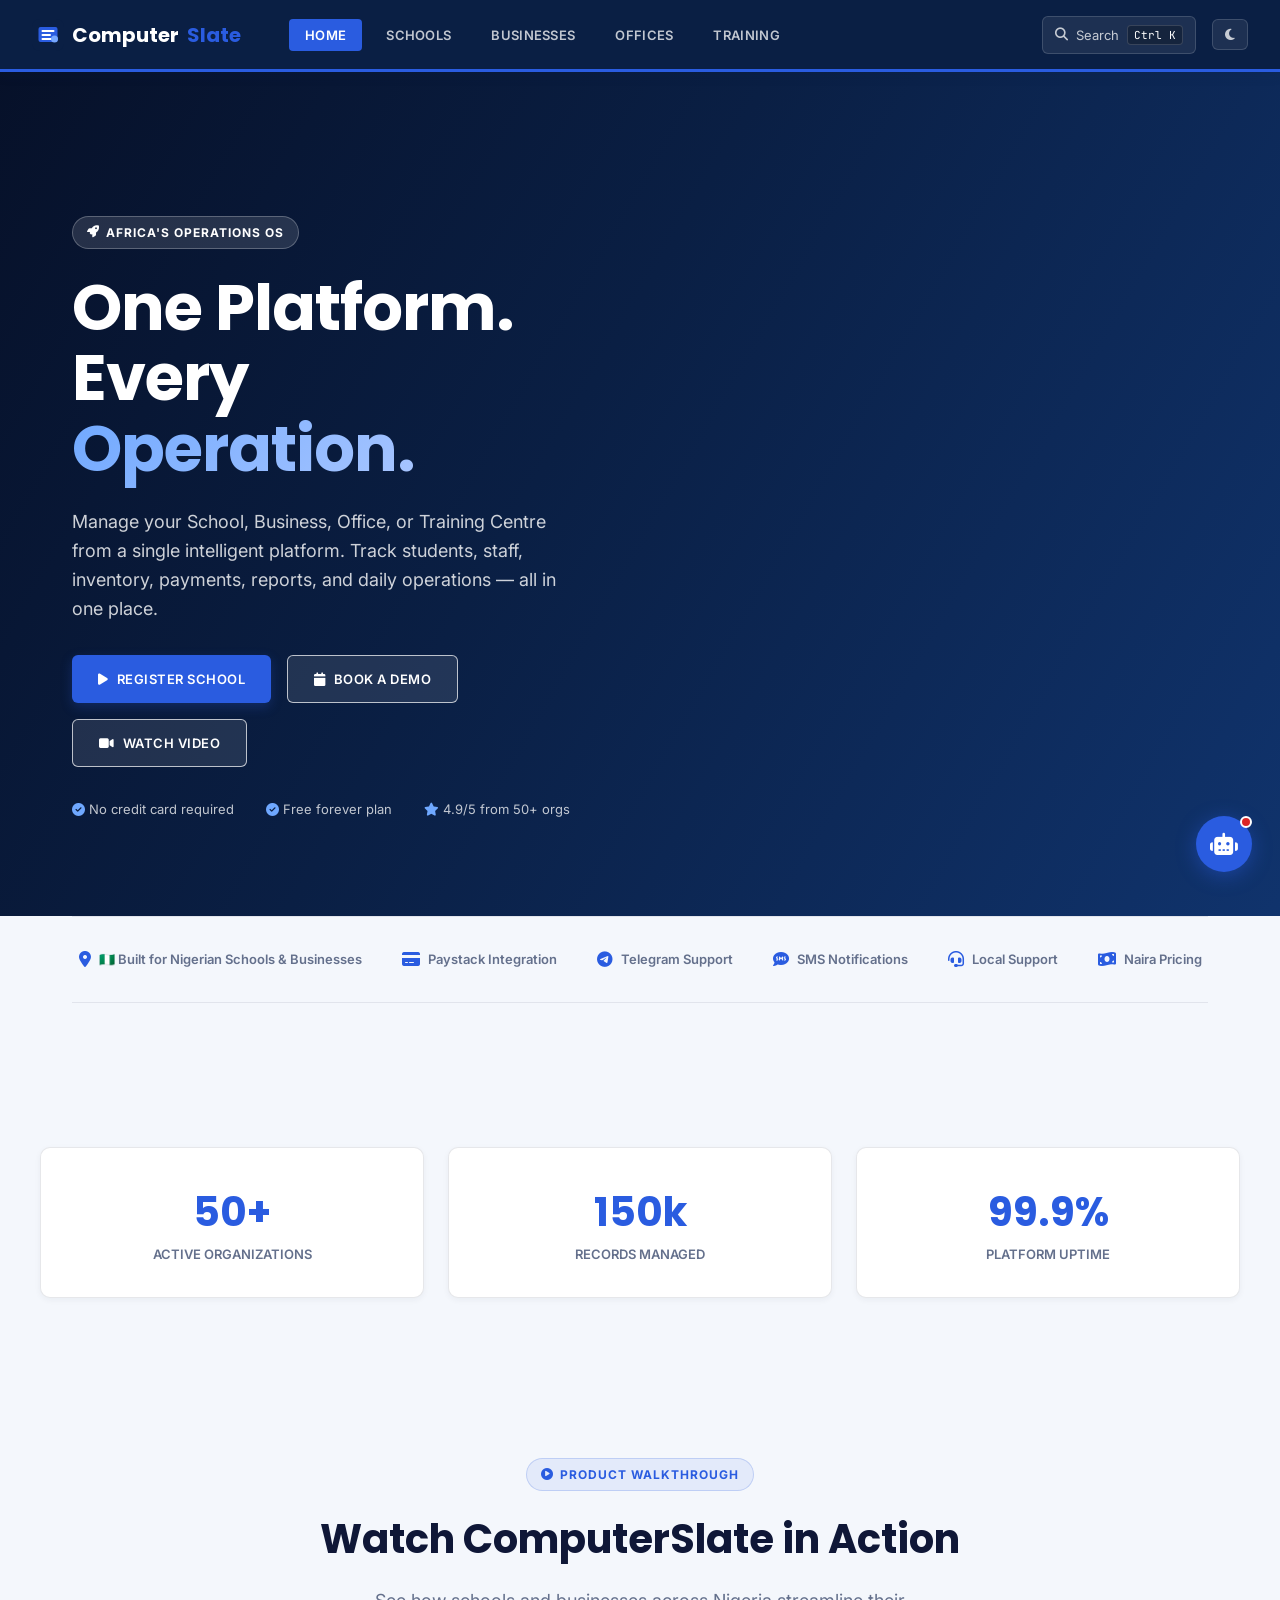
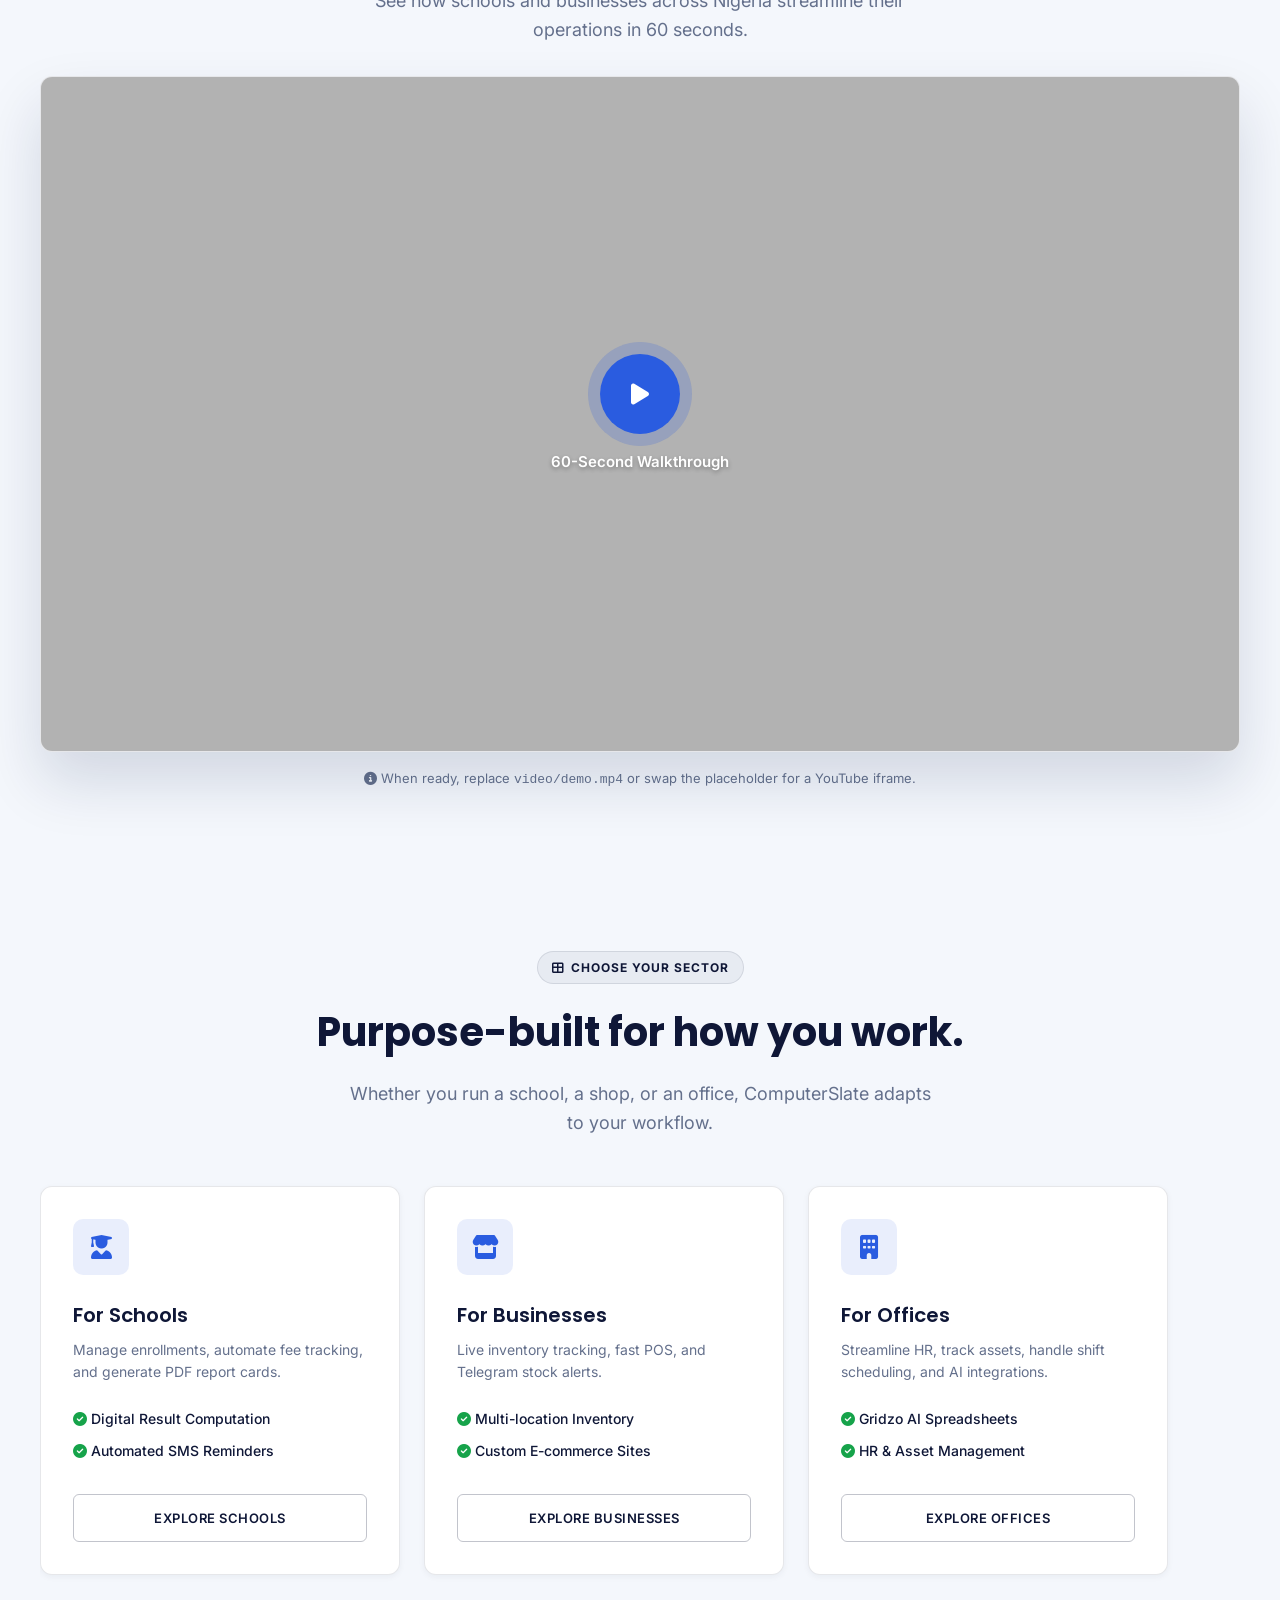
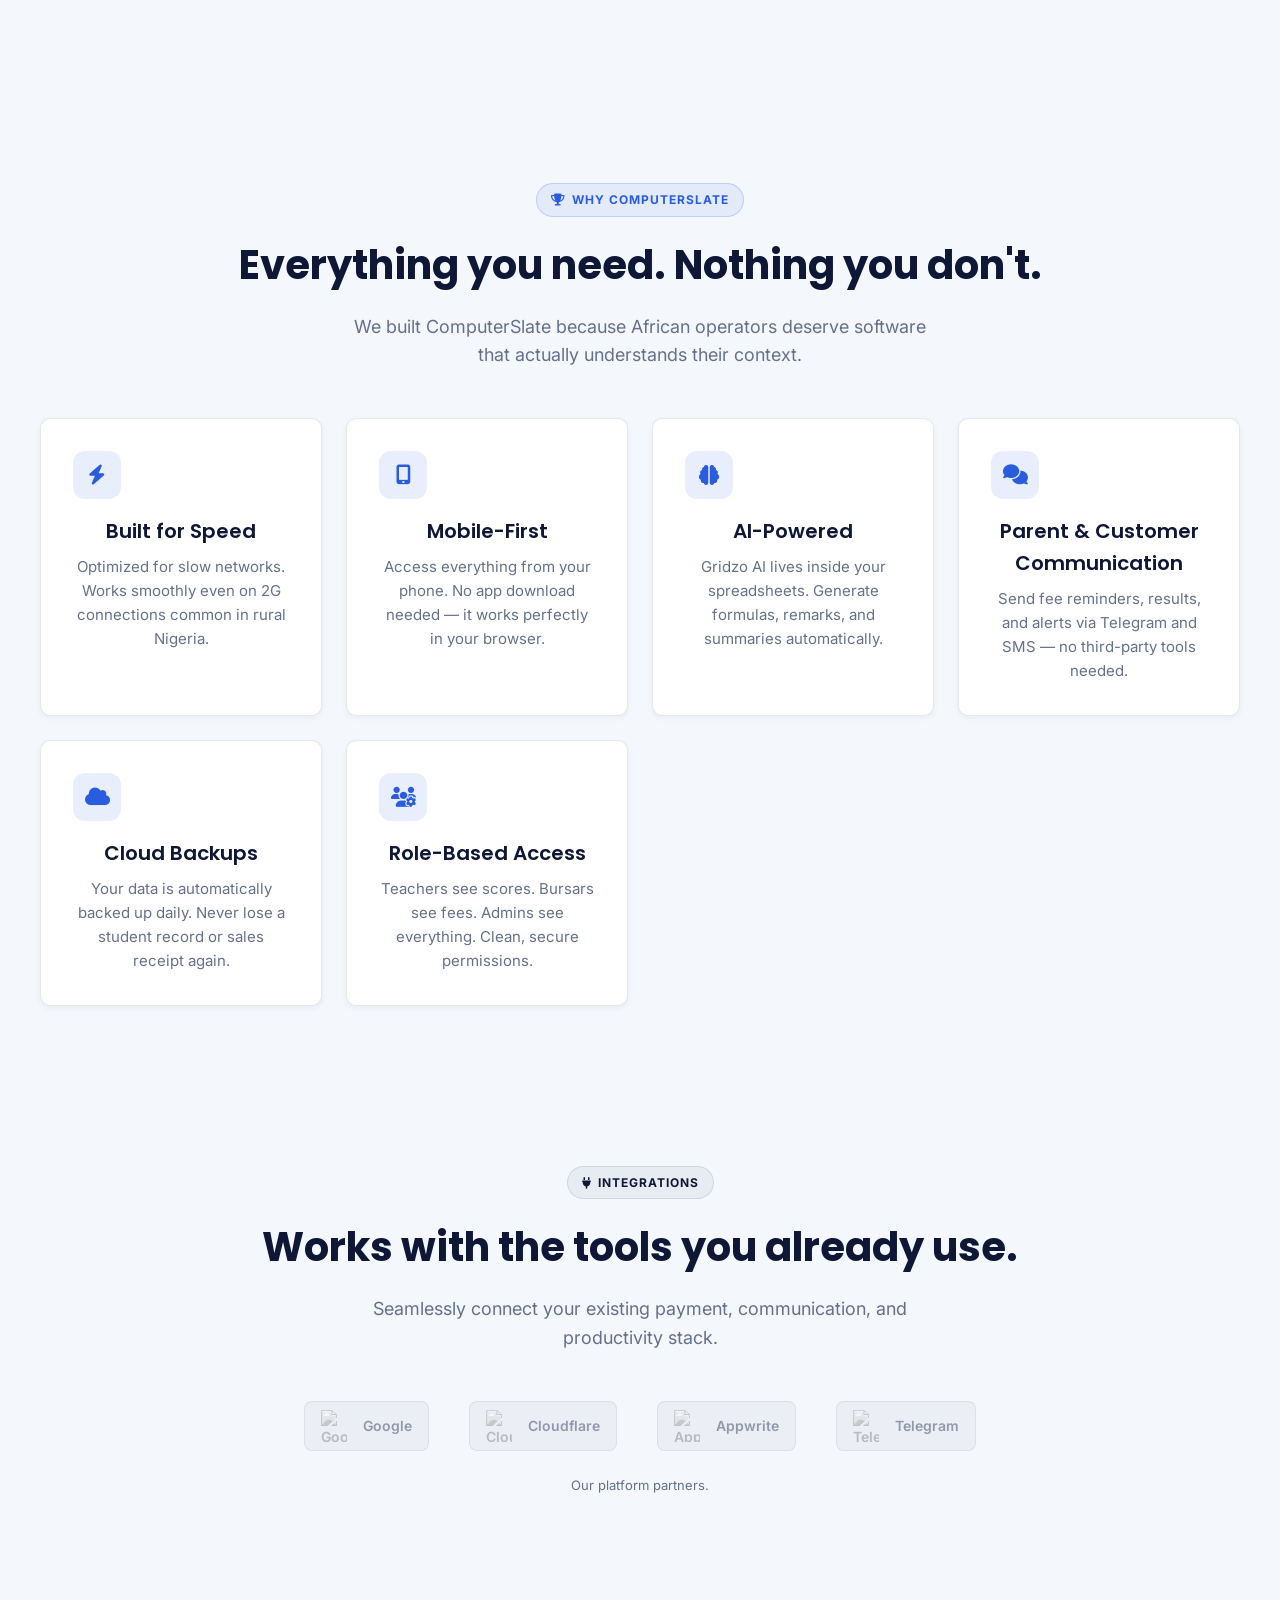
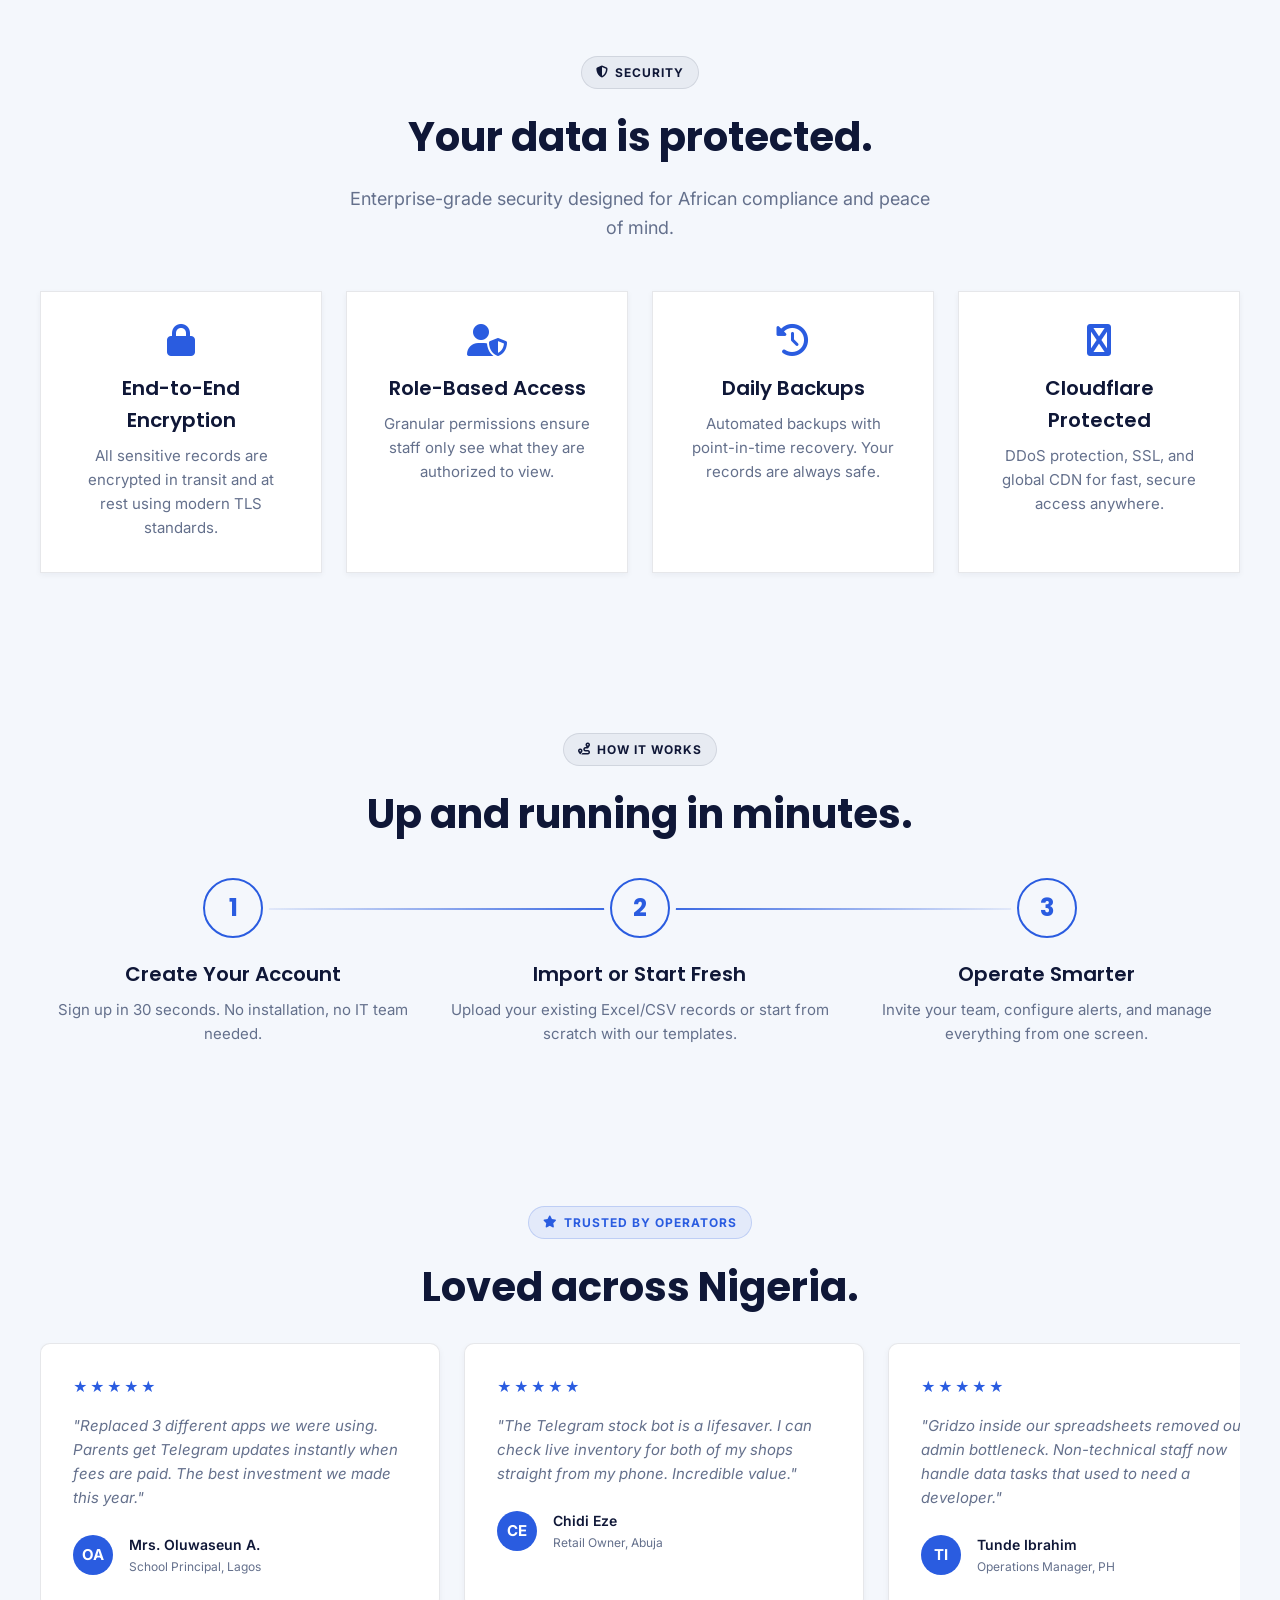
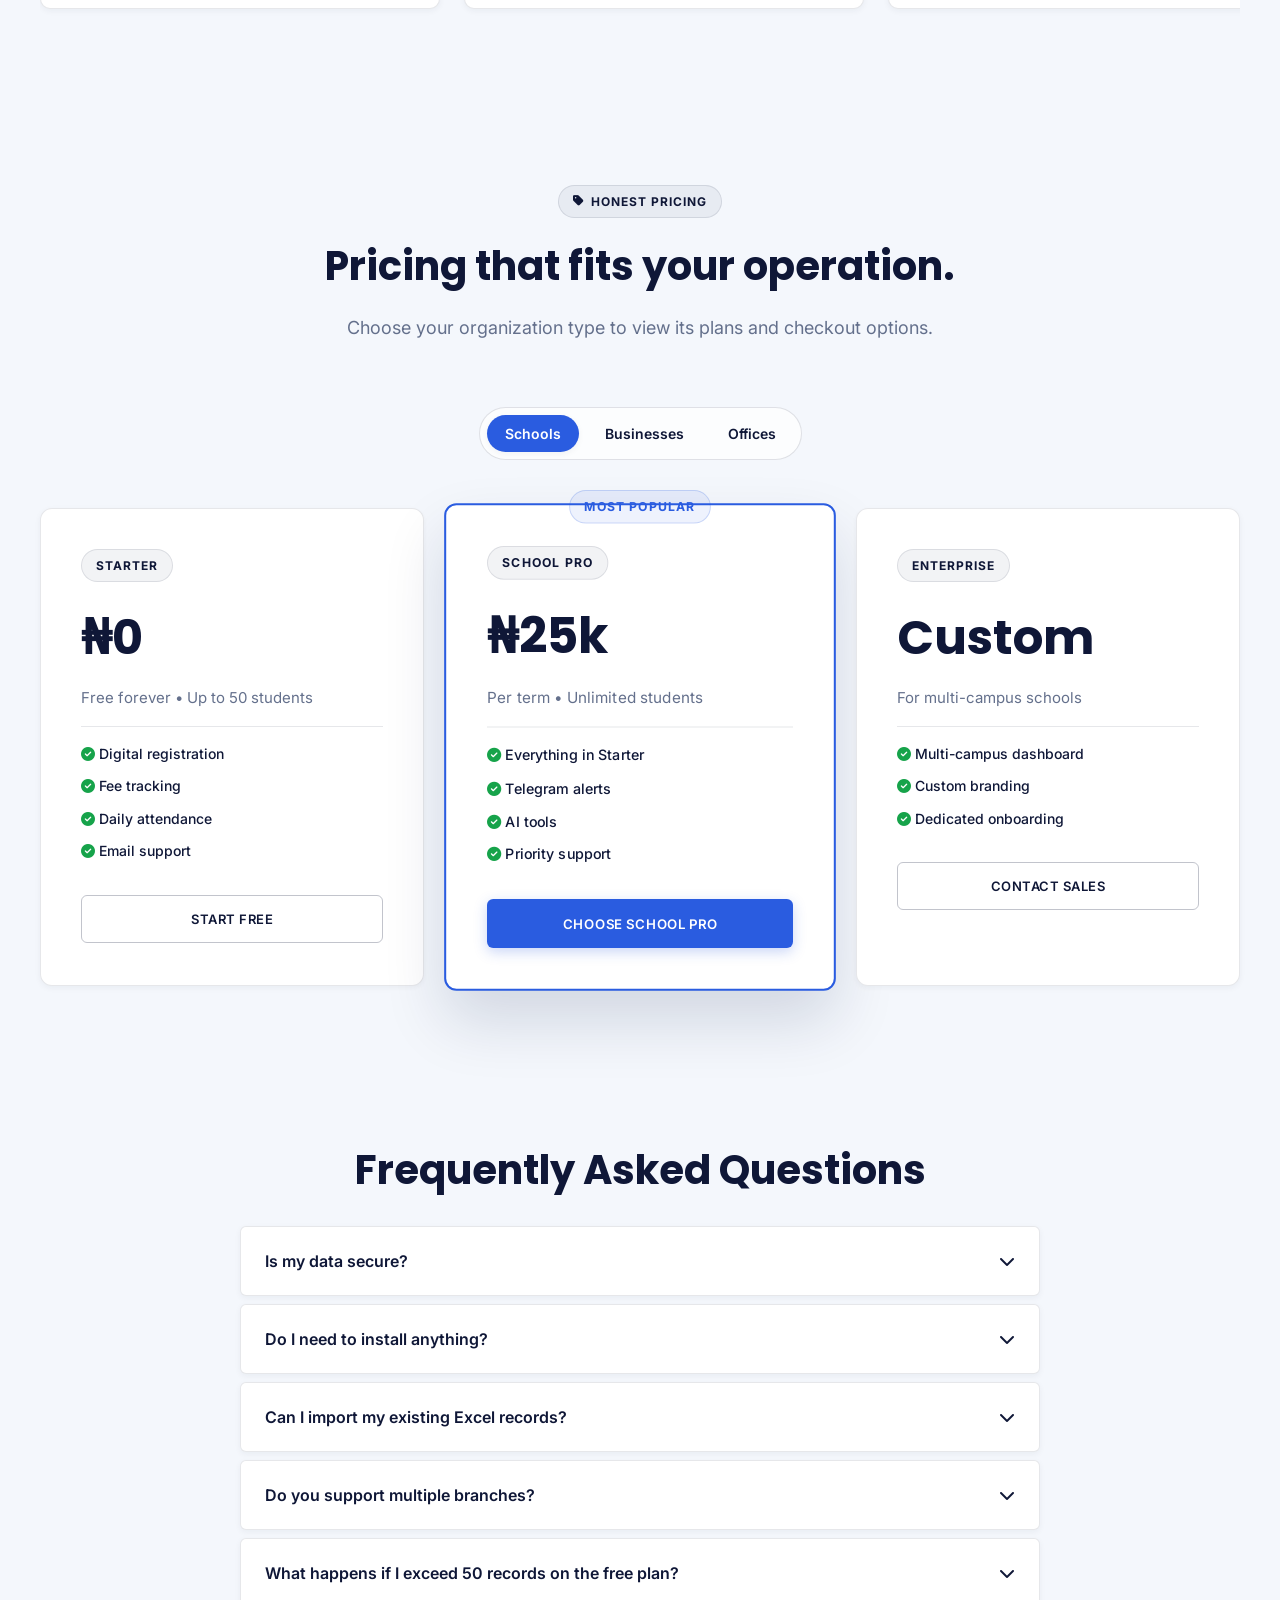
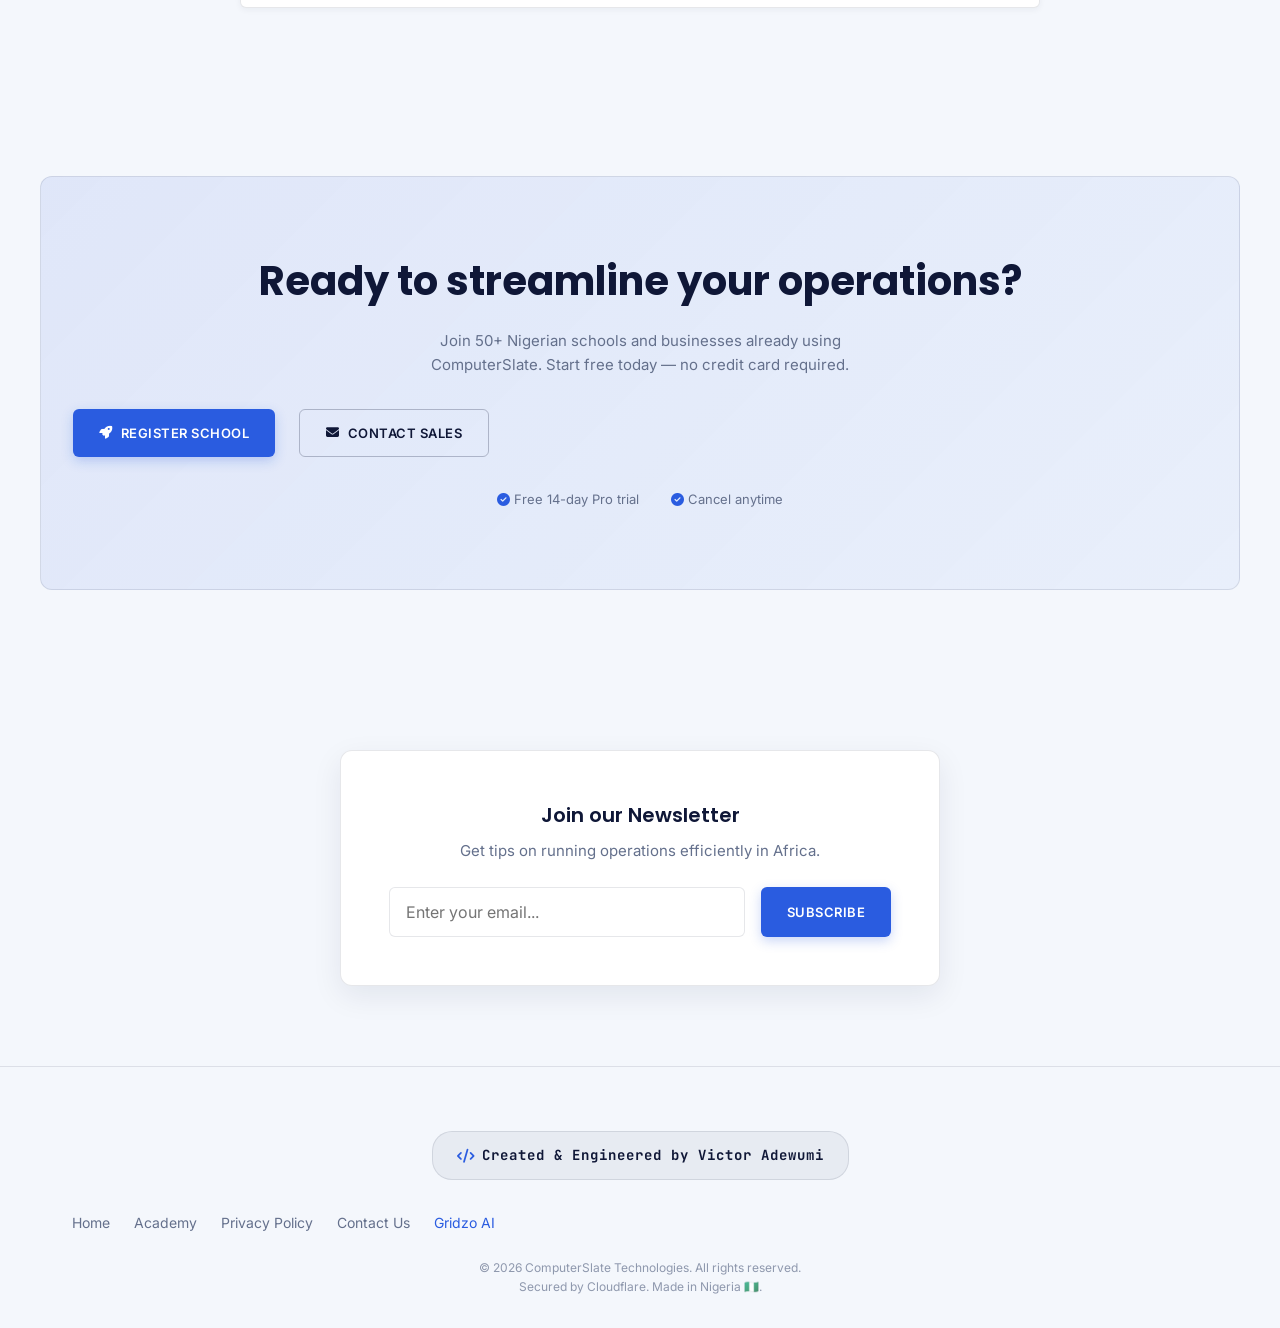
==== index.html @ 62778d19 "Add files via upload" ====
<!DOCTYPE html>
<html lang="en">
<head>
<meta charset="UTF-8">
<meta name="viewport" content="width=device-width, initial-scale=1.0, maximum-scale=1.0, user-scalable=no">
<title>ComputerSlate | One Platform. Every Operation.</title>
<link rel="icon" type="image/svg+xml" href="/computerslate-icon.svg">
<link rel="shortcut icon" href="/computerslate-icon.svg">
<link rel="apple-touch-icon" href="/computerslate-icon.svg">
<meta name="description" content="Manage your School, Business, Office, or Training Centre from a single intelligent platform. Built specifically for Nigeria and Africa.">
<meta name="keywords" content="school management software Nigeria, business inventory POS, office management, HR software, Gridzo AI, African SaaS">
<meta name="author" content="Victor Adewumi">
<meta name="robots" content="index, follow">

<!-- Canonical & Alternate -->
<link rel="canonical" href="https://computerslate.com.ng">
<link rel="icon" href="[data-uri]" type="image/svg+xml">
<link rel="apple-touch-icon" href="[data-uri]">

<!-- Open Graph / Facebook -->
<meta property="og:type" content="website">
<meta property="og:url" content="s://computerslate.com.ng">
<meta property="og:title" content="ComputerSlate | One Platform. Every Operation.">
<meta property="og:description" content="Manage your School, Business, Office, or Training Centre from a single intelligent platform.">
<meta property="og:image" content="https://computerslate.com.ng/images/og-cover.jpg">

<!-- Twitter -->
<meta property="twitter:card" content="summary_large_image">
<meta property="twitter:url" content="https://computerslate.com.ng">
<meta property="twitter:title" content="ComputerSlate | One Platform. Every Operation.">
<meta property="twitter:description" content="Manage your School, Business, Office, or Training Centre from a single intelligent platform.">
<meta property="twitter:image" content="https://computerslate.com.ng/images/og-cover.jpg">

<!-- Schema.org JSON-LD -->
<script type="application/ld+json">
{
  "@context": "https://schema.org",
  "@type": "SoftwareApplication",
  "name": "ComputerSlate",
  "applicationCategory": "BusinessApplication",
  "operatingSystem": "Web",
  "offers": {
    "@type": "Offer",
    "price": "0",
    "priceCurrency": "NGN"
  },
  "aggregateRating": {
    "@type": "AggregateRating",
    "ratingValue": "4.9",
    "ratingCount": "50"
  },
  "author": {
    "@type": "Person",
    "name": "Victor Adewumi",
    "url": "https://computerslate.com.ng/profile.html"
  }
}
</script>

<!-- Fonts & Icons -->
<link rel="preconnect" href="https://fonts.googleapis.com">
<link href="https://fonts.googleapis.com/css2?family=Poppins:wght@400;500;600;700;800&family=Inter:wght@300;400;500;600;700&family=JetBrains+Mono:wght@400;500;600&display=swap" rel="stylesheet">
<link rel="stylesheet" href="https://cdnjs.cloudflare.com/ajax/libs/font-awesome/6.5.1/css/all.min.css">

<!-- Force HTTPS -->
<script>
  if (window.location.hostname === "computerslate.com.ng" && window.location.protocol !== "https:") {
    window.location.href = window.location.href.replace("http:", "https:");
  }
</script>

<style>
/* ── DESIGN SYSTEM & ARCHITECTURE ────────────────── */
:root {
  --space-1: 8px;   --space-2: 16px;  --space-3: 24px;
  --space-4: 32px;  --space-5: 40px;  --space-6: 48px;
  --space-8: 64px;  --space-10: 80px; --space-12: 96px;
  --font-head: 'Poppins', sans-serif;
  --font-body: 'Inter', sans-serif;
  --font-mono: 'JetBrains Mono', monospace;
  --radius-sm: 6px; --radius-md: 10px; --radius-lg: 12px; --radius-xl: 16px;
  --transition: all 0.35s cubic-bezier(0.16, 1, 0.3, 1);
  --nav-h: 72px;
}

:root, [data-theme="light"] {
  --rgb-bg: 244, 247, 252;
  --rgb-surface: 255, 255, 255;
  --rgb-text: 15, 23, 55;
  --rgb-muted: 100, 112, 140;
  --rgb-border: 15, 23, 55;
  --c-navy: #0A1F44;
  --c-gold: #2A5CE0;
  --c-gold-glow: rgba(42, 92, 224, 0.25);
  --c-blue: #2A5CE0;
  --c-ok: #16A34A;
  --c-bad: #DC2626;
  --shadow-sm: 0 2px 6px rgba(10,31,68,0.05);
  --shadow-md: 0 10px 30px rgba(10,31,68,0.08);
  --shadow-lg: 0 30px 60px rgba(10,31,68,0.14);
}

[data-theme="dark"] {
  --rgb-bg: 10, 16, 30;
  --rgb-surface: 19, 29, 50;
  --rgb-text: 238, 243, 255;
  --rgb-muted: 170, 184, 211;
  --rgb-border: 210, 224, 255;
  --c-navy: #07152E;
  --c-gold: #76A7FF;
  --c-gold-glow: rgba(118, 167, 255, 0.28);
}

*, *::before, *::after { box-sizing: border-box; margin: 0; padding: 0; }
html { scroll-behavior: smooth; }
body { 
  font-family: var(--font-body); 
  background-color: rgb(var(--rgb-bg)); 
  color: rgb(var(--rgb-text)); 
  font-size: 15px; line-height: 1.6; 
  overflow-x: hidden; 
  transition: background-color var(--transition), color var(--transition); 
}
::selection { background: var(--c-gold); color: #fff; }
a { text-decoration: none; color: inherit; cursor: pointer; }
ul { list-style: none; }
button { font-family: var(--font-body); border: none; cursor: pointer; background: none; }

.text-muted { color: rgb(var(--rgb-muted)); }
.text-gold { color: var(--c-gold); }
.gradient-text { background: linear-gradient(135deg, var(--c-gold), #6FA8FF); -webkit-background-clip: text; -webkit-text-fill-color: transparent; }

.glass {
  background: rgba(var(--rgb-surface), 0.6);
  backdrop-filter: blur(16px);
  -webkit-backdrop-filter: blur(16px);
  border: 1px solid rgba(var(--rgb-border), 0.1);
}
.glass-solid { background: rgb(var(--rgb-surface)); border: 1px solid rgba(var(--rgb-border), 0.1); }
.elevation-1 { box-shadow: var(--shadow-sm); }
.elevation-2 { box-shadow: var(--shadow-md); }
.elevation-3 { box-shadow: var(--shadow-lg); }

.container { max-width: 1200px; margin: 0 auto; padding: 0 var(--space-4); }
.section-pad { padding: var(--space-10) 0; }
.flex { display: flex; } .grid { display: grid; }
.items-center { align-items: center; } .justify-between { justify-content: space-between; }
.gap-2 { gap: var(--space-2); } .gap-3 { gap: var(--space-3); } .gap-4 { gap: var(--space-4); }
.text-center { text-align: center; }

.badge { display: inline-flex; align-items: center; gap: 6px; padding: 6px 14px; border-radius: 20px; background: rgba(var(--rgb-border), 0.05); border: 1px solid rgba(var(--rgb-border), 0.1); color: rgb(var(--rgb-text)); font-size: 12px; font-weight: 700; text-transform: uppercase; letter-spacing: 1px; margin-bottom: var(--space-3); }
.badge.gold { color: var(--c-gold); background: rgba(42, 92, 224, 0.08); border-color: rgba(42, 92, 224, 0.2); }
.title-xl { font-family: var(--font-head); font-size: clamp(32px, 5vw, 64px); font-weight: 700; line-height: 1.1; letter-spacing: -1px; margin-bottom: var(--space-3); }
.title-lg { font-family: var(--font-head); font-size: clamp(26px, 4vw, 40px); font-weight: 700; line-height: 1.2; margin-bottom: var(--space-3); }
.title-md { font-family: var(--font-head); font-size: 20px; font-weight: 600; margin-bottom: var(--space-1); }
.subtitle { font-size: clamp(15px, 2vw, 18px); color: rgb(var(--rgb-muted)); max-width: 600px; line-height: 1.6; margin-bottom: var(--space-4); margin-left: auto; margin-right: auto; }
.text-left .subtitle { margin-left: 0; }

.btn { display: inline-flex; align-items: center; justify-content: center; gap: 8px; padding: 14px 26px; border-radius: 6px; font-weight: 600; font-size: 14px; transition: var(--transition); min-height: 48px; text-transform: uppercase; letter-spacing: 0.5px; font-size: 13px; }
.btn:active { transform: scale(0.98); }
.btn-primary { background: var(--c-gold); color: #fff; box-shadow: 0 4px 12px var(--c-gold-glow); }
.btn-primary:hover { transform: translateY(-2px); box-shadow: 0 8px 24px var(--c-gold-glow); background: #1E46B8; }
.btn-outline { background: transparent; border: 1px solid rgba(var(--rgb-border), 0.25); color: rgb(var(--rgb-text)); }
.btn-outline:hover { border-color: var(--c-gold); color: var(--c-gold); background: rgba(42,92,224,0.06); }
.btn-outline-light { background: rgba(255,255,255,0.1); border: 1px solid rgba(255,255,255,0.7); color: #fff; }
.btn-outline-light:hover { border-color: #fff; background: rgba(255,255,255,0.2); }
.btn-full { width: 100%; }

.bg-mesh { position: fixed; inset: 0; z-index: -1; overflow: hidden; pointer-events: none; background: radial-gradient(circle at top right, rgba(var(--rgb-surface), 0.3) 0%, transparent 60%); }
.bg-orb { position: absolute; border-radius: 50%; filter: blur(100px); animation: float 20s ease-in-out infinite alternate; opacity: 0.5; }
@keyframes float { 0% { transform: translate(0, 0) scale(1); } 100% { transform: translate(50px, 80px) scale(1.1); } }

/* ── NAVIGATION ──────────────────────────────────── */
nav { position: fixed; top: 0; width: 100%; height: var(--nav-h); z-index: 100; background: var(--c-navy); border-bottom: 3px solid var(--c-gold); padding: 0 var(--space-4); display: flex; align-items: center; justify-content: space-between; gap: var(--space-2); box-shadow: 0 2px 12px rgba(10,31,68,0.15); }
.nav-brand { font-family: var(--font-head); font-size: 20px; font-weight: 700; color: #fff; display: flex; align-items: center; gap: 8px; flex-shrink: 0; }
.nav-brand span { color: var(--c-gold); }

.nav-domains { position: relative; display: flex; gap: var(--space-1); overflow-x: auto; scrollbar-width: none; padding: var(--space-1); flex-grow: 1; margin: 0 var(--space-3); mask-image: linear-gradient(90deg, #000 90%, transparent); min-width: 0; }
.nav-domains::-webkit-scrollbar { display: none; }
.nav-btn { position: relative; z-index: 1; padding: 8px 16px; border-radius: 4px; font-weight: 600; font-size: 14px; color: rgba(255,255,255,0.75); white-space: nowrap; transition: color var(--transition); text-transform: uppercase; letter-spacing: 0.3px; font-size: 13px; }
.nav-btn:hover { color: #fff; }
.nav-btn.active { color: #fff; }
.nav-indicator { position: absolute; top: var(--space-1); bottom: var(--space-1); left: 0; background: var(--c-gold); border: none; border-radius: 4px; z-index: 0; transition: all 0.4s cubic-bezier(0.25, 1, 0.5, 1); pointer-events: none; }

.cmd-trigger { display: flex; align-items: center; gap: 8px; padding: 8px 12px; background: rgba(255,255,255,0.08); border: 1px solid rgba(255,255,255,0.15); border-radius: var(--radius-sm); color: rgba(255,255,255,0.75); font-size: 13px; transition: var(--transition); flex-shrink: 0; }
.cmd-trigger:hover { border-color: rgba(255,255,255,0.3); color: #fff; }
.cmd-key { font-family: var(--font-mono); font-size: 11px; padding: 2px 6px; background: rgba(0,0,0,0.25); border-radius: 4px; border: 1px solid rgba(255,255,255,0.15); color: #fff; }

/* ── HERO SECTION ────────────────────────────────── */
.hero-split { display: grid; grid-template-columns: 1fr 1.1fr; gap: var(--space-6); align-items: center; min-height: calc(100vh - var(--nav-h) - 80px); padding-top: var(--space-6); text-align: left; }
.hero-split .subtitle { margin-left: 0; max-width: 520px; }
.hero-ctas { display: flex; gap: var(--space-2); flex-wrap: wrap; margin-bottom: var(--space-4); }
.hero-trust { display: flex; align-items: center; gap: var(--space-4); flex-wrap: wrap; font-size: 13px; color: rgb(var(--rgb-muted)); margin-top: var(--space-4); }
.hero-trust i { color: var(--c-gold); }
.hero-visual { position: relative; }
.hero-visual img { width: 100%; border-radius: var(--radius-lg); box-shadow: var(--shadow-lg); border: 1px solid rgba(var(--rgb-border), 0.1); }
.hero-badge-float { position: absolute; padding: 10px 16px; border-radius: var(--radius-md); background: rgb(var(--rgb-surface)); border: 1px solid rgba(var(--rgb-border), 0.1); box-shadow: var(--shadow-md); font-size: 13px; font-weight: 600; display: flex; align-items: center; gap: 8px; animation: floatBadge 6s ease-in-out infinite; }
.hero-badge-float i { color: var(--c-ok); }
.hero-badge-float:nth-child(2) { top: 20px; left: -20px; animation-delay: -2s; }
.hero-badge-float:nth-child(3) { bottom: 30px; right: -10px; animation-delay: -4s; }
@keyframes floatBadge { 0%,100%{transform:translateY(0)} 50%{transform:translateY(-10px)} }

/* ── HERO SLIDESHOW ──────────────────────────────── */
.hero-wrap { position: relative; overflow: hidden; }
.hero-slideshow { position: absolute; inset: 0; z-index: 0; }
.hero-slide { position: absolute; inset: 0; background-size: cover; background-position: center; opacity: 0; animation: heroFade 24s infinite; }
.hero-slide:nth-child(1) { animation-delay: 0s; }
.hero-slide:nth-child(2) { animation-delay: 6s; }
.hero-slide:nth-child(3) { animation-delay: 12s; }
.hero-slide:nth-child(4) { animation-delay: 18s; }
@keyframes heroFade {
  0% { opacity: 0; transform: scale(1.06); }
  4% { opacity: 1; transform: scale(1.06); }
  22% { opacity: 1; transform: scale(1); }
  26% { opacity: 0; transform: scale(1); }
  100% { opacity: 0; }
}
.hero-overlay { position: absolute; inset: 0; z-index: 1; background: linear-gradient(120deg, rgba(6,15,38,0.94) 0%, rgba(10,31,68,0.88) 45%, rgba(18,58,122,0.75) 100%); }
.hero-wrap .container { position: relative; z-index: 2; }
.trust-bar { display: flex; justify-content: center; gap: var(--space-5); flex-wrap: wrap; padding: var(--space-4) 0; border-top: 1px solid rgba(var(--rgb-border), 0.08); border-bottom: 1px solid rgba(var(--rgb-border), 0.08); margin-bottom: var(--space-8); }
.trust-item { display: flex; align-items: center; gap: 8px; font-size: 13px; font-weight: 600; color: rgb(var(--rgb-muted)); }
.trust-item i { color: var(--c-gold); font-size: 16px; }

/* ── VIDEO SECTION ───────────────────────────────── */
.video-section { position: relative; border-radius: var(--radius-lg); overflow: hidden; background: rgb(var(--rgb-surface)); border: 1px solid rgba(var(--rgb-border), 0.1); box-shadow: var(--shadow-lg); }
.video-placeholder { aspect-ratio: 16/9; display: grid; place-items: center; position: relative; cursor: pointer; }
.video-placeholder img { width: 100%; height: 100%; object-fit: cover; opacity: 0.9; }
.video-overlay { position: absolute; inset: 0; display: flex; flex-direction: column; align-items: center; justify-content: center; background: rgba(0,0,0,0.3); transition: var(--transition); }
.video-section:hover .video-overlay { background: rgba(0,0,0,0.45); }
.play-btn { width: 80px; height: 80px; border-radius: 50%; background: var(--c-gold); color: #fff; display: grid; place-items: center; font-size: 24px; box-shadow: 0 0 0 12px rgba(42,92,224,0.2); transition: var(--transition); }
.video-section:hover .play-btn { transform: scale(1.1); box-shadow: 0 0 0 20px rgba(42,92,224,0.15); }

/* ── WHY CHOOSE / INTEGRATIONS ───────────────────── */
.why-grid { display: grid; grid-template-columns: repeat(auto-fit, minmax(260px, 1fr)); gap: var(--space-3); }
.why-card { padding: var(--space-4); border-radius: var(--radius-md); transition: var(--transition); }
.why-card:hover { transform: translateY(-4px); border-color: var(--c-gold); }
.why-icon { width: 48px; height: 48px; border-radius: 12px; background: rgba(42,92,224,0.1); color: var(--c-gold); display: grid; place-items: center; font-size: 20px; margin-bottom: var(--space-2); }

.integrations-row { display: flex; justify-content: center; align-items: center; gap: var(--space-5); flex-wrap: wrap; opacity: 0.7; }
.integrations-row img { height: 32px; filter: grayscale(100%); opacity: 0.6; transition: var(--transition); }
.integrations-row img:hover { filter: grayscale(0%); opacity: 1; }
.int-placeholder { padding: 8px 16px; border-radius: 8px; background: rgba(var(--rgb-border),0.05); border: 1px solid rgba(var(--rgb-border),0.1); font-weight: 600; font-size: 14px; color: rgb(var(--rgb-muted)); display: flex; align-items: center; gap: 8px; }

/* ── SECURITY SECTION ────────────────────────────── */
.security-grid { display: grid; grid-template-columns: repeat(auto-fit, minmax(240px, 1fr)); gap: var(--space-3); }
.security-card { text-align: center; padding: var(--space-4); }
.security-card i { font-size: 32px; color: var(--c-gold); margin-bottom: var(--space-2); }

/* ── CARDS & SCROLLERS ───────────────────────────── */
.h-scroller { display: flex; gap: var(--space-3); overflow-x: auto; scroll-snap-type: x mandatory; padding: var(--space-2) 0 var(--space-6); scrollbar-width: none; }
.h-scroller::-webkit-scrollbar { display: none; }
.card-domain { flex: 0 0 clamp(280px, 80vw, 360px); scroll-snap-align: center; padding: var(--space-4); border-radius: var(--radius-lg); position: relative; overflow: hidden; transition: var(--transition); cursor: pointer; text-align: left; }
.card-domain:hover { transform: translateY(-10px); border-color: rgba(42, 92, 224, 0.35); box-shadow: var(--shadow-lg); }
.card-icon { width: 56px; height: 56px; border-radius: var(--radius-md); background: rgba(42, 92, 224, 0.1); color: var(--c-gold); display: grid; place-items: center; font-size: 24px; margin-bottom: var(--space-3); transition: var(--transition); }
.card-domain:hover .card-icon { background: var(--c-gold); color: #fff; transform: rotate(-5deg) scale(1.1); }
.feat-list { display: flex; flex-direction: column; gap: 10px; margin-bottom: var(--space-4); font-size: 14px; font-weight: 500; }
.feat-list i { color: var(--c-ok); }

.grid-cards { display: grid; grid-template-columns: repeat(auto-fit, minmax(280px, 1fr)); gap: var(--space-3); }
.card-feat { padding: var(--space-4); border-radius: var(--radius-md); transition: var(--transition); cursor: pointer; }
.card-feat:hover { transform: translateY(-4px); border-color: var(--c-gold); }
.tag-line { display: inline-block; padding: 4px 10px; border-radius: 6px; background: rgba(var(--rgb-border), 0.05); font-size: 11px; color: rgb(var(--rgb-muted)); font-family: var(--font-mono); border: 1px solid rgba(var(--rgb-border), 0.1); }

.highlight-box { display: grid; grid-template-columns: 1fr 1fr; gap: var(--space-5); align-items: center; background: rgb(var(--rgb-surface)); border: 1px solid rgba(var(--rgb-border), 0.1); border-radius: var(--radius-lg); padding: var(--space-5); margin: var(--space-6) 0; }

.card-price { padding: var(--space-5); border-radius: var(--radius-lg); position: relative; transition: var(--transition); }
.card-price:hover { transform: translateY(-4px); border-color: rgba(42,92,224,0.3); }
.card-price.featured { border: 2px solid var(--c-gold); transform: scale(1.02); }
.card-price.featured:hover { transform: scale(1.02) translateY(-4px); }
.price-tag { font-family: var(--font-head); font-size: 48px; font-weight: 700; line-height: 1; margin: var(--space-1) 0 var(--space-3); }
.price-tag span { font-size: 20px; color: var(--c-gold); vertical-align: super; }

.accordion { border-bottom: 1px solid rgba(var(--rgb-border), 0.1); }
.acc-header { width: 100%; text-align: left; padding: var(--space-3) 0; font-weight: 600; font-size: 16px; display: flex; justify-content: space-between; align-items: center; color: rgb(var(--rgb-text)); gap: var(--space-2); min-height: 48px; }
.acc-content { max-height: 0; overflow: hidden; transition: max-height 0.3s ease-out; color: rgb(var(--rgb-muted)); font-size: 14px; }
.acc-content p { padding-bottom: var(--space-3); }
.accordion.active .acc-content { max-height: 300px; }
.accordion.active .acc-header i { transform: rotate(180deg); color: var(--c-gold); }

.stat-box { padding: var(--space-4); text-align: center; border-radius: var(--radius-md); }
.stat-num { font-family: var(--font-head); font-size: 40px; font-weight: 700; color: var(--c-gold); }

.carousel { display: flex; gap: var(--space-3); overflow-x: auto; scroll-snap-type: x mandatory; padding-bottom: var(--space-2); scrollbar-width: none; }
.carousel::-webkit-scrollbar { display: none; }
.review-card { flex: 0 0 clamp(300px, 80vw, 400px); scroll-snap-align: center; padding: var(--space-4); border-radius: var(--radius-md); }
.stars { color: var(--c-gold); margin-bottom: var(--space-2); font-size: 14px; letter-spacing: 2px; }

.steps-wrapper { display: grid; grid-template-columns: repeat(3, 1fr); gap: 20px; margin-top: 40px; position: relative; text-align: center; }
.steps-wrapper::before { content: ''; position: absolute; top: 30px; left: 16%; right: 16%; height: 2px; background: linear-gradient(90deg, transparent, var(--c-gold), transparent); z-index: 0; }
.step-box { position: relative; z-index: 1; }
.step-num { width: 60px; height: 60px; border-radius: 50%; background: rgb(var(--rgb-bg)); border: 2px solid var(--c-gold); color: var(--c-gold); font-family: var(--font-head); font-size: 24px; font-weight: 700; display: grid; place-items: center; margin: 0 auto 20px; box-shadow: 0 0 0 6px rgb(var(--rgb-bg)); }

/* ── FINAL CTA ───────────────────────────────────── */
.final-cta { position: relative; overflow: hidden; border-radius: var(--radius-lg); padding: var(--space-10) var(--space-4); text-align: center; background: linear-gradient(135deg, rgba(42,92,224,0.1), rgba(37,99,235,0.05)); border: 1px solid rgba(var(--rgb-border), 0.1); }
.final-cta h2 { margin-bottom: var(--space-3); }
.final-cta p { margin-bottom: var(--space-4); max-width: 500px; margin-left: auto; margin-right: auto; }

/* ── MODALS, TOASTS & OVERLAYS ───────────────────── */
#toast-container { position: fixed; bottom: var(--space-4); right: var(--space-4); left: var(--space-4); z-index: 9999; display: flex; flex-direction: column; align-items: flex-end; gap: var(--space-1); pointer-events: none; }
.toast { padding: 12px 20px; border-radius: var(--radius-sm); font-size: 14px; font-weight: 500; display: flex; align-items: center; gap: 10px; animation: slideInUp 0.3s forwards; background: rgb(var(--rgb-surface)); border: 1px solid rgba(var(--rgb-border), 0.1); box-shadow: var(--shadow-lg); max-width: 100%; pointer-events: auto; }
.toast.success i { color: var(--c-ok); }
.toast.error i { color: var(--c-bad); }

.modal-backdrop { position: fixed; inset: 0; background: rgba(0,0,0,0.6); backdrop-filter: blur(4px); z-index: 2000; display: flex; align-items: center; justify-content: center; opacity: 0; pointer-events: none; transition: opacity 0.3s; padding: var(--space-2); }
.modal-backdrop.active { opacity: 1; pointer-events: auto; }
.modal-content { background: rgb(var(--rgb-bg)); border: 1px solid rgba(var(--rgb-border), 0.1); border-radius: var(--radius-lg); width: 100%; max-width: 500px; max-height: 90vh; overflow-y: auto; padding: var(--space-4); transform: translateY(20px); transition: transform 0.3s; box-shadow: var(--shadow-lg); position: relative; }
.modal-backdrop.active .modal-content { transform: translateY(0); }
.modal-close { position: absolute; top: var(--space-3); right: var(--space-3); background: rgba(var(--rgb-border),0.05); width: 36px; height: 36px; border-radius: 50%; display: grid; place-items: center; color: rgb(var(--rgb-muted)); transition: var(--transition); }
.modal-close:hover { background: rgba(var(--rgb-border),0.1); color: rgb(var(--rgb-text)); }

.cmd-input { width: 100%; background: transparent; border: none; font-size: 18px; color: rgb(var(--rgb-text)); padding: var(--space-2) 0; outline: none; border-bottom: 1px solid rgba(var(--rgb-border), 0.1); margin-bottom: var(--space-2); font-family: var(--font-body); }
.cmd-list { max-height: 300px; overflow-y: auto; display: flex; flex-direction: column; gap: 4px; }
.cmd-item { padding: 12px 16px; border-radius: var(--radius-sm); display: flex; align-items: center; gap: 12px; cursor: pointer; transition: var(--transition); color: rgb(var(--rgb-muted)); font-weight: 500; min-height: 44px; }
.cmd-item:hover, .cmd-item.selected { background: rgba(var(--rgb-border), 0.05); color: rgb(var(--rgb-text)); }
.cmd-item i { width: 20px; text-align: center; color: var(--c-gold); }

.form-group { margin-bottom: var(--space-3); text-align: left; }
.form-group label { display: block; font-size: 12px; font-weight: 600; text-transform: uppercase; margin-bottom: 8px; color: rgb(var(--rgb-muted)); }
.form-input { width: 100%; padding: 14px 16px; border-radius: var(--radius-sm); background: rgba(var(--rgb-surface), 0.5); border: 1px solid rgba(var(--rgb-border), 0.1); color: rgb(var(--rgb-text)); font-family: var(--font-body); font-size: 16px; transition: var(--transition); outline: none; }
.form-input:focus { border-color: var(--c-gold); background: rgb(var(--rgb-bg)); box-shadow: 0 0 0 3px rgba(42,92,224,0.1); }

.view { display: none; opacity: 0; padding-top: var(--nav-h); animation: fadePage 0.4s forwards; }
.view.active { display: block; }
@keyframes fadePage { from { opacity: 0; transform: translateY(10px); } to { opacity: 1; transform: translateY(0); } }
@keyframes slideInUp { from { opacity: 0; transform: translateY(20px); } to { opacity: 1; transform: translateY(0); } }

.skeleton { position: fixed; inset: 0; z-index: 90; background: rgb(var(--rgb-bg)); display: flex; align-items: center; justify-content: center; opacity: 0; pointer-events: none; transition: opacity 0.3s; }
.skeleton.show { opacity: 1; pointer-events: auto; }
.loader { width: 40px; height: 40px; border: 3px solid rgba(var(--rgb-border),0.1); border-top-color: var(--c-gold); border-radius: 50%; animation: spin 1s linear infinite; }
@keyframes spin { to { transform: rotate(360deg); } }

#backToTop { position: fixed; bottom: var(--space-4); left: var(--space-4); width: 44px; height: 44px; border-radius: 50%; background: var(--c-gold); color: #fff; z-index: 99; display: grid; place-items: center; opacity: 0; pointer-events: none; transition: var(--transition); box-shadow: var(--shadow-md); }
#backToTop.visible { opacity: 1; pointer-events: auto; transform: translateY(0); }
#backToTop:hover { transform: translateY(-4px); box-shadow: var(--shadow-lg); }

footer { border-top: 1px solid rgba(var(--rgb-border), 0.1); padding: var(--space-8) 0 var(--space-4); text-align: center; }

/* ── RESPONSIVE ──────────────────────────────────── */
@media (max-width: 1024px) {
  .container { padding: 0 var(--space-3); }
  .highlight-box { grid-template-columns: 1fr; }
}

@media (max-width: 768px) {
  :root { --nav-h: 64px; --space-10: 56px; --space-8: 40px; --space-6: 32px; }
  body { font-size: 14px; }
  .container { padding: 0 var(--space-2); }
  .section-pad { padding: var(--space-6) 0; }

  nav { padding: 0 var(--space-2); }
  .nav-brand { font-size: 17px; }
  .nav-domains { margin: 0 var(--space-1); overflow-x: visible; mask-image: none; gap: 2px; padding: 2px; }
  .nav-btn { padding: 6px 2px; font-size: 10px; letter-spacing: 0; flex: 1 1 0; text-align: center; overflow: hidden; text-overflow: ellipsis; }
  .cmd-trigger span { display: none; }
  .cmd-trigger .cmd-key { display: none; }
  .cmd-trigger { padding: 8px 10px; }
  .nav-brand span { display: none; }

  .hero-split { grid-template-columns: 1fr; text-align: center; min-height: auto; padding-top: var(--space-3); gap: var(--space-4); }
  .hero-split .subtitle { margin-left: auto; margin-right: auto; }
  .hero-visual { order: -1; max-width: 420px; margin: 0 auto; }
  .hero-badge-float { display: none; }
  .hero-ctas { justify-content: center; }
  .hero-ctas .btn { flex: 1 1 auto; }
  .hero-trust { justify-content: center; gap: var(--space-2) var(--space-3); }

  .trust-bar { gap: var(--space-2) var(--space-3); margin-bottom: var(--space-6); }
  .trust-item { font-size: 12px; }

  .grid-cards { grid-template-columns: 1fr; }
  .why-grid { grid-template-columns: 1fr; }
  .security-grid { grid-template-columns: repeat(2, 1fr); }

  .highlight-box { grid-template-columns: 1fr !important; text-align: center; padding: var(--space-4); gap: var(--space-4); }
  .highlight-box .text-muted { margin-left: auto; margin-right: auto; }
  .highlight-box > div:first-child .card-icon,
  .highlight-box .card-icon { margin-left: auto; margin-right: auto; }

  .steps-wrapper { grid-template-columns: 1fr; gap: 32px; }
  .steps-wrapper::before { display: none; }

  .card-price.featured { transform: none; }
  .card-price.featured:hover { transform: translateY(-4px); }
  .price-tag { font-size: 40px; }

  .carousel, .h-scroller { padding-left: 2px; padding-right: 2px; }
  .card-domain { flex-basis: 82vw; }
  .review-card { flex-basis: 85vw; }

  .modal-content { padding: var(--space-3); }

  #backToTop { width: 40px; height: 40px; bottom: var(--space-2); left: var(--space-2); }
  #toast-container { bottom: var(--space-2); right: var(--space-2); left: var(--space-2); align-items: stretch; }
  .toast { width: 100%; }

  .integrations-row { gap: var(--space-2); }
  .int-placeholder { font-size: 12px; padding: 6px 12px; }
}

@media (max-width: 480px) {
  .nav-btn { padding: 6px 1px; font-size: 9px; }
  .security-grid { grid-template-columns: 1fr; }
  .hero-ctas { flex-direction: column; }
  .hero-ctas .btn { width: 100%; }
  .btn { font-size: 13px; padding: 13px 18px; }
  .final-cta { padding: var(--space-6) var(--space-2); }
  .final-cta .flex.justify-center { flex-direction: column; align-items: stretch; }
  .newsletter-form-group, form.flex { flex-direction: column; }
  .card-domain { flex-basis: 88vw; }
  .review-card { flex-basis: 88vw; }
  .price-tag { font-size: 36px; }
  .stat-num { font-size: 32px; }
}

@media (hover: none) {
  .why-card:hover, .card-feat:hover, .card-price:hover, .card-domain:hover, .btn-primary:hover, .btn-outline:hover {
    transform: none;
  }
}

/* Image preview and plan selector */
.zoomable { cursor: zoom-in; }
.image-lightbox { position: fixed; inset: 0; z-index: 5000; display: none; align-items: center; justify-content: center; padding: 24px; background: rgba(3, 8, 20, .88); cursor: zoom-out; }
.image-lightbox.active { display: flex; }
.image-lightbox img { max-width: min(96vw, 1400px); max-height: 90vh; object-fit: contain; border-radius: var(--radius-md); box-shadow: 0 24px 80px rgba(0,0,0,.55); cursor: default; }
.image-lightbox button { position: absolute; top: 18px; right: 20px; border: 0; background: rgba(255,255,255,.16); color: #fff; width: 42px; height: 42px; border-radius: 50%; font-size: 24px; cursor: pointer; }
.pricing-switcher { display: inline-flex; flex-wrap: wrap; justify-content: center; gap: 8px; padding: 7px; margin-top: var(--space-4); border: 1px solid rgba(var(--rgb-border), .12); border-radius: 999px; background: rgba(var(--rgb-surface), .72); }
.pricing-switcher button { border: 0; border-radius: 999px; padding: 10px 18px; color: rgb(var(--rgb-text)); background: transparent; font: 600 14px var(--font-body); cursor: pointer; }
.pricing-switcher button.active { background: var(--c-blue); color: #fff; box-shadow: var(--shadow-sm); }
.partner-logo { width: 26px; height: 26px; object-fit: contain; vertical-align: middle; margin-right: 8px; }

</style>


<style id="premium-product-tabs">
/* Premium product pages — intentionally restrained: blue brand, strong typography, editorial spacing. */
#view-school,#view-business,#view-office,#view-training{background:#f8fafc;color:#172033}
#view-school .product-page,#view-business .product-page,#view-office .product-page,#view-training .product-page{overflow:hidden}
.product-page .container{max-width:1180px}
.product-hero{display:grid;grid-template-columns:1fr 1.05fr;gap:72px;align-items:center;padding-top:86px;padding-bottom:70px}
.product-hero-copy{padding:10px 0}.product-eyebrow{display:inline-flex;align-items:center;gap:8px;color:#155eef;font-size:12px;font-weight:800;letter-spacing:.08em;text-transform:uppercase}.eyebrow-dot{width:7px;height:7px;border-radius:50%;background:#155eef;box-shadow:0 0 0 4px #dbeafe}
.product-hero h1,.training-hero h1{margin:15px 0 20px;color:#10243e;font-size:clamp(42px,5vw,68px);line-height:1.02;letter-spacing:-.055em;font-family:var(--font-head)}
.product-hero h1 span,.training-hero h1 span{color:#155eef}.product-lead{max-width:620px;margin:0;color:#667085;font-size:17px;line-height:1.75}.product-actions{display:flex;gap:10px;flex-wrap:wrap;margin-top:28px}.product-actions .btn{min-height:46px}.product-proof{display:flex;align-items:center;gap:8px;flex-wrap:wrap;margin-top:19px;color:#667085;font-size:12px}.product-proof i{color:#155eef}.product-proof span{color:#c4cbd4}
.media-window{overflow:hidden;border:1px solid #dfe5ec;border-radius:13px;background:#fff;box-shadow:0 24px 60px rgba(16,36,62,.13)}.media-window.dark-window{background:#111827;border-color:#263244}.window-bar{height:38px;display:flex;align-items:center;gap:6px;padding:0 13px;border-bottom:1px solid #e5e7eb;background:#fff}.dark-window .window-bar{background:#151a24;border-color:#2b3445;color:#dce3ef}.window-bar span{width:7px;height:7px;border-radius:50%;background:#cbd5e1}.window-bar b{margin-left:8px;font-size:10px;font-weight:700;color:#667085}.dark-window .window-bar b{color:#aab5c7}.media-window img{display:block;width:100%;height:320px;object-fit:cover;object-position:top center}.media-window.compact img{height:330px}
.product-strip{display:grid;grid-template-columns:repeat(4,1fr);border-top:1px solid #e5e7eb;border-bottom:1px solid #e5e7eb;background:#fff}.product-strip>div{padding:22px 24px;border-right:1px solid #e5e7eb}.product-strip>div:last-child{border-right:0}.product-strip strong{display:block;color:#172033;font-size:13px}.product-strip span{display:block;margin-top:4px;color:#8a93a2;font-size:12px}
.product-section{padding-top:105px;padding-bottom:105px}.section-intro{max-width:700px;margin-bottom:36px}.section-intro h2,.split-copy h2,.product-cta h2{margin:9px 0 12px;color:#10243e;font-size:clamp(30px,3.3vw,44px);line-height:1.12;letter-spacing:-.035em;font-family:var(--font-head)}.section-intro p,.split-copy>p,.product-cta p{margin:0;color:#667085;line-height:1.7;font-size:15px}
.feature-grid{display:grid;gap:14px}.feature-grid-4{grid-template-columns:repeat(4,1fr)}.feature-grid-3{grid-template-columns:repeat(3,1fr)}.product-feature{position:relative;min-height:250px;padding:25px;border:1px solid #e1e6ed;border-radius:12px;background:#fff;box-shadow:0 1px 3px rgba(16,24,40,.04)}.product-feature .feature-number{position:absolute;top:23px;right:22px;color:#a7b0bd;font-size:10px;font-weight:800;letter-spacing:.08em}.product-feature>i{display:flex;width:38px;height:38px;align-items:center;justify-content:center;margin-bottom:26px;border-radius:9px;background:#eff6ff;color:#155eef}.product-feature h3{margin:0 0 8px;color:#172033;font-size:17px}.product-feature p{margin:0 0 20px;color:#667085;font-size:13px;line-height:1.65}.product-feature span{color:#155eef;font-size:10px;font-weight:800;letter-spacing:.06em;text-transform:uppercase}
.product-split{display:grid;grid-template-columns:1fr 1fr;gap:72px;align-items:center;padding-top:10px;padding-bottom:105px}.check-list{list-style:none;padding:0;margin:25px 0 28px}.check-list li{display:flex;gap:11px;align-items:flex-start;margin:12px 0;color:#475467;font-size:13px;line-height:1.5}.check-list i{color:#155eef;margin-top:2px}.split-media{min-width:0}.business-process,.office-points{display:flex;flex-direction:column;gap:0}.process-card,.office-points>div{display:flex;align-items:center;gap:18px;padding:20px 22px;border:1px solid #e1e6ed;background:#fff;border-radius:10px}.process-card b,.office-points b{display:grid;place-items:center;width:34px;height:34px;border-radius:8px;background:#eff6ff;color:#155eef;font-size:11px}.process-card strong,.office-points strong{display:block;color:#172033;font-size:14px}.process-card span,.office-points span{display:block;color:#8a93a2;font-size:12px;margin-top:3px}.process-line{width:1px;height:18px;background:#d7dee8;margin-left:38px}
.ai-example{display:grid;grid-template-columns:1fr auto 1fr;align-items:center;gap:14px;margin:25px 0 28px}.ai-example>div{padding:16px;border:1px solid #e1e6ed;border-radius:10px;background:#fff}.ai-example span{color:#155eef;font-size:9px;font-weight:800;letter-spacing:.08em}.ai-example p{margin:7px 0 0;color:#475467;font-size:12px;line-height:1.5}.ai-example>i{color:#98a2b3;font-size:12px}
.product-cta{display:flex;align-items:center;justify-content:space-between;gap:30px;margin-bottom:90px;padding:38px 42px;border:1px solid #dce3ec;border-radius:14px;background:#fff;box-shadow:0 8px 28px rgba(16,24,40,.06)}.product-cta h2{font-size:30px;margin:8px 0 7px}.product-cta p{font-size:13px}.product-cta .btn{flex:none}
/* Training */
.training-hero{text-align:center;padding-top:88px;padding-bottom:48px}.training-hero .product-eyebrow{justify-content:center}.training-hero h1{max-width:820px;margin-left:auto;margin-right:auto}.training-hero .product-lead{margin:auto;max-width:650px}.training-paths{display:grid;grid-template-columns:repeat(3,1fr);gap:16px;padding-bottom:28px}.training-card{display:flex;flex-direction:column;min-height:430px;padding:28px;border:1px solid #dfe5ec;border-radius:13px;background:#fff;box-shadow:0 2px 5px rgba(16,24,40,.04)}.training-card-featured{border-color:#b9d1ff;box-shadow:0 12px 34px rgba(21,94,239,.09)}.training-card-top{display:flex;justify-content:space-between;align-items:center}.training-index{color:#98a2b3;font-size:10px;font-weight:800}.training-label{color:#155eef;font-size:10px;font-weight:800;letter-spacing:.06em;text-transform:uppercase}.training-icon{display:grid;place-items:center;width:46px;height:46px;margin:28px 0 20px;border-radius:10px;background:#eff6ff;color:#155eef;font-size:17px}.training-card h2{margin:0 0 10px;color:#172033;font-size:24px;letter-spacing:-.02em}.training-card p{margin:0;color:#667085;font-size:13px;line-height:1.7}.training-topics{display:flex;gap:6px;flex-wrap:wrap;margin:22px 0 28px}.training-topics span{padding:6px 9px;border:1px solid #e4e7ec;border-radius:5px;color:#667085;font-size:10px}.training-card .btn{margin-top:auto}.training-note{display:flex;align-items:center;gap:17px;margin-bottom:90px;padding:22px 25px;border:1px solid #e1e6ed;border-radius:11px;background:#fff}.training-note-icon{display:grid;place-items:center;width:40px;height:40px;flex:none;border-radius:9px;background:#eff6ff;color:#155eef}.training-note strong{color:#172033;font-size:14px}.training-note p{margin:3px 0 0;color:#667085;font-size:12px}.training-note .btn{margin-left:auto;flex:none}
@media(max-width:900px){.product-hero,.product-split{grid-template-columns:1fr;gap:42px}.feature-grid-4{grid-template-columns:repeat(2,1fr)}.product-strip{grid-template-columns:repeat(2,1fr)}.product-strip>div:nth-child(2){border-right:0}.product-strip>div:nth-child(-n+2){border-bottom:1px solid #e5e7eb}.training-paths{grid-template-columns:1fr}.product-cta{display:block}.product-cta .btn{margin-top:20px}.training-note{align-items:flex-start;flex-wrap:wrap}.training-note .btn{margin-left:57px}}
@media(max-width:560px){.product-hero{padding-top:55px;padding-bottom:50px}.product-hero h1,.training-hero h1{font-size:40px}.product-section{padding-top:72px;padding-bottom:72px}.feature-grid-4,.feature-grid-3{grid-template-columns:1fr}.product-strip{grid-template-columns:1fr}.product-strip>div{border-right:0!important;border-bottom:1px solid #e5e7eb}.product-strip>div:last-child{border-bottom:0}.product-split{padding-bottom:72px}.ai-example{grid-template-columns:1fr}.ai-example>i{transform:rotate(90deg);justify-self:center}.media-window img,.media-window.compact img{height:auto}.product-cta{padding:28px 24px}.training-note .btn{margin-left:0}}
</style>
</head>
<body>

<!-- Dynamic Background -->
<div class="bg-mesh">
  <div class="bg-orb" style="width:500px; height:500px; background:rgba(37,99,235,0.1); top:-100px; left:-100px;"></div>
  <div class="bg-orb" style="width:400px; height:400px; background:rgba(42,92,224,0.1); bottom:-100px; right:-100px; animation-delay:-5s;"></div>
</div>

<!-- Global Overlays -->
<div id="toast-container"></div>
<div id="imageLightbox" class="image-lightbox" onclick="App.UI.closeImage()"><button type="button" aria-label="Close image preview">&times;</button><img id="imagePreview" src="" alt="" onclick="event.stopPropagation()"></div>
<div id="page-loader" class="skeleton"><div class="loader"></div></div>
<button id="backToTop" onclick="window.scrollTo(0,0)"><i class="fas fa-arrow-up"></i></button>

<!-- Navigation -->
<nav>
  <a href="#home" onclick="App.Router.navigate('home')" class="nav-brand">
    <img src="[data-uri]" alt="ComputerSlate icon" width="32" height="32">
    Computer<span>Slate</span>
  </a>
  
  <div class="nav-domains" id="navScroller">
    <div class="nav-indicator" id="navIndicator"></div>
    <button class="nav-btn active" data-target="home" onclick="App.Router.navigate('home')">Home</button>
    <button class="nav-btn" data-target="school" onclick="App.Router.navigate('school')">Schools</button>
    <button class="nav-btn" data-target="business" onclick="App.Router.navigate('business')">Businesses</button>
    <button class="nav-btn" data-target="office" onclick="App.Router.navigate('office')">Offices</button>
    <button class="nav-btn" data-target="training" onclick="window.open('https://training.computerslate.com.ng/','_blank','noopener')">Training</button>
  </div>

  <div class="flex items-center gap-2">
    <button class="cmd-trigger glass-solid" onclick="App.UI.Modals.open('cmdPalette')" title="Search">
      <i class="fas fa-search"></i> <span>Search</span> <kbd class="cmd-key">Ctrl K</kbd>
    </button>
    <button class="cmd-trigger glass-solid" onclick="App.Theme.toggle()" title="Toggle Theme" style="padding: 8px 12px;">
      <i class="fas fa-moon" id="themeIcon"></i>
    </button>
  </div>
</nav>

<!-- ==========================================
     VIEW: HOME
=========================================== -->
<main id="view-home" class="view active">

  <!-- HERO: Split Layout -->
  <div class="hero-wrap" style="background: var(--c-navy); color: #fff; margin-top: calc(-1 * var(--nav-h)); padding-top: var(--nav-h);">
  <div class="hero-slideshow">
    <div class="hero-slide" style="background-image: url('https://images.unsplash.com/photo-1522202176988-66273c2fd55f?auto=format&fit=crop&w=1800&q=80');"></div>
    <div class="hero-slide" style="background-image: url('https://images.unsplash.com/photo-1600880292203-757bb62b4baf?auto=format&fit=crop&w=1800&q=80');"></div>
    <div class="hero-slide" style="background-image: url('https://images.unsplash.com/photo-1523240795612-9a054b0db644?auto=format&fit=crop&w=1800&q=80');"></div>
    <div class="hero-slide" style="background-image: url('https://images.unsplash.com/photo-1517048676732-d65bc937f952?auto=format&fit=crop&w=1800&q=80');"></div>
  </div>
  <div class="hero-overlay"></div>
  <div class="container" style="padding-top: var(--space-6); padding-bottom: var(--space-6);">
    <div class="hero-split">
      <div>
        <div class="badge gold" style="margin-bottom: var(--space-3); background: rgba(255,255,255,0.12); border-color: rgba(255,255,255,0.25); color: #fff;"><i class="fas fa-rocket"></i> Africa's Operations OS</div>
        <h1 class="title-xl" style="color:#fff;">One Platform.<br>Every <span class="gradient-text" style="background: linear-gradient(135deg, #6FA8FF, #A9C6FF); -webkit-background-clip: text; -webkit-text-fill-color: transparent;">Operation.</span></h1>
        <p class="subtitle" style="color: rgba(255,255,255,0.8);">Manage your School, Business, Office, or Training Centre from a single intelligent platform. Track students, staff, inventory, payments, reports, and daily operations — all in one place.</p>
        
        <div class="hero-ctas">
          <button class="btn btn-primary" onclick="window.open('https://school.computerslate.com.ng/auth','_blank','noopener')"><i class="fas fa-play"></i> Register School</button>
          <button class="btn btn-outline-light" onclick="App.UI.Modals.open('salesModal')"><i class="fas fa-calendar"></i> Book a Demo</button>
          <button class="btn btn-outline-light" onclick="App.UI.scrollToVideo()"><i class="fas fa-video"></i> Watch Video</button>
        </div>

        <div class="hero-trust" style="color: rgba(255,255,255,0.75);">
          <span><i class="fas fa-check-circle" style="color:#6FA8FF;"></i> No credit card required</span>
          <span><i class="fas fa-check-circle" style="color:#6FA8FF;"></i> Free forever plan</span>
          <span><i class="fas fa-star" style="color:#6FA8FF;"></i> 4.9/5 from 50+ orgs</span>
        </div>
      </div>
    </div>
  </div>
  </div>

  <!-- TRUST BAR: Nigerian Signals -->
  <div class="container">
    <div class="trust-bar">
      <div class="trust-item"><i class="fas fa-map-marker-alt"></i> 🇳🇬 Built for Nigerian Schools & Businesses</div>
      <div class="trust-item"><i class="fas fa-credit-card"></i> Paystack Integration</div>
      <div class="trust-item"><i class="fab fa-telegram"></i> Telegram Support</div>
      <div class="trust-item"><i class="fas fa-sms"></i> SMS Notifications</div>
      <div class="trust-item"><i class="fas fa-headset"></i> Local Support</div>
      <div class="trust-item"><i class="fas fa-money-bill-wave"></i> Naira Pricing</div>
    </div>
  </div>

  <!-- LIVE STATS -->
  <div class="container section-pad text-center">
    <div class="grid grid-cards">
      <div class="stat-box glass-solid elevation-1">
        <div class="stat-num counter" data-target="50" data-suffix="+">0</div>
        <div class="text-muted" style="font-size: 13px; font-weight: 600; text-transform: uppercase;">Active Organizations</div>
      </div>
      <div class="stat-box glass-solid elevation-1">
        <div class="stat-num counter" data-target="150" data-suffix="k">0</div>
        <div class="text-muted" style="font-size: 13px; font-weight: 600; text-transform: uppercase;">Records Managed</div>
      </div>
      <div class="stat-box glass-solid elevation-1">
        <div class="stat-num counter" data-target="99.9" data-suffix="%">0</div>
        <div class="text-muted" style="font-size: 13px; font-weight: 600; text-transform: uppercase;">Platform Uptime</div>
      </div>
    </div>
  </div>

  <!-- VIDEO WALKTHROUGH -->
  <div class="container section-pad text-center" id="videoSection">
    <div class="badge gold"><i class="fas fa-play-circle"></i> Product Walkthrough</div>
    <h2 class="title-lg">Watch ComputerSlate in Action</h2>
    <p class="subtitle">See how schools and businesses across Nigeria streamline their operations in 60 seconds.</p>
    
    <div class="video-section" onclick="App.UI.showToast('Video coming soon. Replace video/demo.mp4 or embed a YouTube iframe.', 'info')">
      <div class="video-placeholder">
        <img src="images/video-cover.jpg" alt="Video Thumbnail" loading="lazy" onerror="this.style.display='none'">
        <div class="video-overlay">
          <div class="play-btn"><i class="fas fa-play"></i></div>
          <p style="color: #fff; margin-top: 16px; font-weight: 600; text-shadow: 0 2px 4px rgba(0,0,0,0.3);">60-Second Walkthrough</p>
        </div>
      </div>
    </div>
    <p class="text-muted" style="margin-top: var(--space-2); font-size: 13px;"><i class="fas fa-info-circle"></i> When ready, replace <code>video/demo.mp4</code> or swap the placeholder for a YouTube iframe.</p>
  </div>

  <!-- DOMAINS -->
  <div class="container section-pad text-center">
    <div class="badge"><i class="fas fa-th-large"></i> Choose Your Sector</div>
    <h2 class="title-lg">Purpose-built for how you work.</h2>
    <p class="subtitle">Whether you run a school, a shop, or an office, ComputerSlate adapts to your workflow.</p>
    
    <div class="h-scroller">
      <div class="card-domain glass-solid elevation-1" onclick="App.Router.navigate('school')">
        <div class="card-icon"><i class="fas fa-user-graduate"></i></div>
        <h2 class="title-md">For Schools</h2>
        <p class="text-muted" style="margin-bottom: var(--space-3); font-size: 14px;">Manage enrollments, automate fee tracking, and generate PDF report cards.</p>
        <div class="feat-list">
          <div><i class="fas fa-check-circle"></i> Digital Result Computation</div>
          <div><i class="fas fa-check-circle"></i> Automated SMS Reminders</div>
        </div>
        <button class="btn btn-outline btn-full" onclick="App.Router.navigate('school'); event.stopPropagation();">Explore Schools</button>
      </div>
      <div class="card-domain glass-solid elevation-1" onclick="App.Router.navigate('business')">
        <div class="card-icon"><i class="fas fa-store"></i></div>
        <h2 class="title-md">For Businesses</h2>
        <p class="text-muted" style="margin-bottom: var(--space-3); font-size: 14px;">Live inventory tracking, fast POS, and Telegram stock alerts.</p>
        <div class="feat-list">
          <div><i class="fas fa-check-circle"></i> Multi-location Inventory</div>
          <div><i class="fas fa-check-circle"></i> Custom E-commerce Sites</div>
        </div>
        <button class="btn btn-outline btn-full" onclick="App.Router.navigate('business'); event.stopPropagation();">Explore Businesses</button>
      </div>
      <div class="card-domain glass-solid elevation-1" onclick="App.Router.navigate('office')">
        <div class="card-icon"><i class="fas fa-building"></i></div>
        <h2 class="title-md">For Offices</h2>
        <p class="text-muted" style="margin-bottom: var(--space-3); font-size: 14px;">Streamline HR, track assets, handle shift scheduling, and AI integrations.</p>
        <div class="feat-list">
          <div><i class="fas fa-check-circle"></i> Gridzo AI Spreadsheets</div>
          <div><i class="fas fa-check-circle"></i> HR & Asset Management</div>
        </div>
        <button class="btn btn-outline btn-full" onclick="App.Router.navigate('office'); event.stopPropagation();">Explore Offices</button>
      </div>
    </div>
  </div>

  <!-- WHY CHOOSE COMPUTERSLATE -->
  <div class="container section-pad text-center">
    <div class="badge gold"><i class="fas fa-trophy"></i> Why ComputerSlate</div>
    <h2 class="title-lg">Everything you need. Nothing you don't.</h2>
    <p class="subtitle">We built ComputerSlate because African operators deserve software that actually understands their context.</p>
    
    <div class="why-grid text-left" style="margin-top: var(--space-6);">
      <div class="why-card glass-solid elevation-1">
        <div class="why-icon"><i class="fas fa-bolt"></i></div>
        <h3 class="title-md">Built for Speed</h3>
        <p class="text-muted">Optimized for slow networks. Works smoothly even on 2G connections common in rural Nigeria.</p>
      </div>
      <div class="why-card glass-solid elevation-1">
        <div class="why-icon"><i class="fas fa-mobile-alt"></i></div>
        <h3 class="title-md">Mobile-First</h3>
        <p class="text-muted">Access everything from your phone. No app download needed — it works perfectly in your browser.</p>
      </div>
      <div class="why-card glass-solid elevation-1">
        <div class="why-icon"><i class="fas fa-brain"></i></div>
        <h3 class="title-md">AI-Powered</h3>
        <p class="text-muted">Gridzo AI lives inside your spreadsheets. Generate formulas, remarks, and summaries automatically.</p>
      </div>
      <div class="why-card glass-solid elevation-1">
        <div class="why-icon"><i class="fas fa-comments"></i></div>
        <h3 class="title-md">Parent & Customer Communication</h3>
        <p class="text-muted">Send fee reminders, results, and alerts via Telegram and SMS — no third-party tools needed.</p>
      </div>
      <div class="why-card glass-solid elevation-1">
        <div class="why-icon"><i class="fas fa-cloud"></i></div>
        <h3 class="title-md">Cloud Backups</h3>
        <p class="text-muted">Your data is automatically backed up daily. Never lose a student record or sales receipt again.</p>
      </div>
      <div class="why-card glass-solid elevation-1">
        <div class="why-icon"><i class="fas fa-users-cog"></i></div>
        <h3 class="title-md">Role-Based Access</h3>
        <p class="text-muted">Teachers see scores. Bursars see fees. Admins see everything. Clean, secure permissions.</p>
      </div>
    </div>
  </div>

  <!-- INTEGRATIONS -->
  <div class="container section-pad text-center">
    <div class="badge"><i class="fas fa-plug"></i> Integrations</div>
    <h2 class="title-lg">Works with the tools you already use.</h2>
    <p class="subtitle">Seamlessly connect your existing payment, communication, and productivity stack.</p>
    
    <div class="integrations-row" style="margin-top: var(--space-6);">
      <div class="int-placeholder"><img class="partner-logo" src="https://cdn.simpleicons.org/google/4285F4" alt="Google">Google</div>
      <div class="int-placeholder"><img class="partner-logo" src="https://cdn.simpleicons.org/cloudflare/F38020" alt="Cloudflare">Cloudflare</div>
      <div class="int-placeholder"><img class="partner-logo" src="https://cdn.simpleicons.org/appwrite/FD366E" alt="Appwrite">Appwrite</div>
      <div class="int-placeholder"><img class="partner-logo" src="https://cdn.simpleicons.org/telegram/26A5E4" alt="Telegram">Telegram</div>
    </div>
    <p class="text-muted" style="margin-top: var(--space-3); font-size: 13px;">Our platform partners.</p>
  </div>

  <!-- SECURITY -->
  <div class="container section-pad text-center">
    <div class="badge"><i class="fas fa-shield-alt"></i> Security</div>
    <h2 class="title-lg">Your data is protected.</h2>
    <p class="subtitle">Enterprise-grade security designed for African compliance and peace of mind.</p>
    
    <div class="security-grid" style="margin-top: var(--space-6);">
      <div class="security-card glass-solid elevation-1">
        <i class="fas fa-lock"></i>
        <h3 class="title-md">End-to-End Encryption</h3>
        <p class="text-muted">All sensitive records are encrypted in transit and at rest using modern TLS standards.</p>
      </div>
      <div class="security-card glass-solid elevation-1">
        <i class="fas fa-user-shield"></i>
        <h3 class="title-md">Role-Based Access</h3>
        <p class="text-muted">Granular permissions ensure staff only see what they are authorized to view.</p>
      </div>
      <div class="security-card glass-solid elevation-1">
        <i class="fas fa-history"></i>
        <h3 class="title-md">Daily Backups</h3>
        <p class="text-muted">Automated backups with point-in-time recovery. Your records are always safe.</p>
      </div>
      <div class="security-card glass-solid elevation-1">
        <i class="fas fa-cloudflare"></i>
        <h3 class="title-md">Cloudflare Protected</h3>
        <p class="text-muted">DDoS protection, SSL, and global CDN for fast, secure access anywhere.</p>
      </div>
    </div>
  </div>

  <!-- HOW IT WORKS -->
  <div class="container section-pad text-center">
    <div class="badge"><i class="fas fa-route"></i> How It Works</div>
    <h2 class="title-lg">Up and running in minutes.</h2>
    <div class="steps-wrapper">
      <div class="step-box">
        <div class="step-num">1</div>
        <h3 class="title-md">Create Your Account</h3>
        <p class="text-muted">Sign up in 30 seconds. No installation, no IT team needed.</p>
      </div>
      <div class="step-box">
        <div class="step-num">2</div>
        <h3 class="title-md">Import or Start Fresh</h3>
        <p class="text-muted">Upload your existing Excel/CSV records or start from scratch with our templates.</p>
      </div>
      <div class="step-box">
        <div class="step-num">3</div>
        <h3 class="title-md">Operate Smarter</h3>
        <p class="text-muted">Invite your team, configure alerts, and manage everything from one screen.</p>
      </div>
    </div>
  </div>

  <!-- CUSTOMER SUCCESS STORIES -->
  <div class="container section-pad text-center">
    <div class="badge gold"><i class="fas fa-star"></i> Trusted by Operators</div>
    <h2 class="title-lg">Loved across Nigeria.</h2>
    <div class="carousel" style="text-align: left; margin-top: var(--space-4);">
      <div class="review-card glass-solid elevation-1">
        <div class="stars">★★★★★</div>
        <p class="text-muted" style="font-style: italic; margin-bottom: var(--space-3);">"Replaced 3 different apps we were using. Parents get Telegram updates instantly when fees are paid. The best investment we made this year."</p>
        <div class="flex items-center gap-2">
          <img src="images/customer1.jpg" alt="Mrs. Oluwaseun" style="width:40px; height:40px; border-radius:50%; object-fit:cover;" onerror="this.style.display='none'; this.nextElementSibling.style.display='grid';">
          <div style="width:40px; height:40px; border-radius:50%; background:var(--c-gold); color:#fff; display:none; place-items:center; font-weight:700;">OA</div>
          <div><div style="font-weight:600; font-size:14px;">Mrs. Oluwaseun A.</div><div style="font-size:12px; color: rgb(var(--rgb-muted));">School Principal, Lagos</div></div>
        </div>
      </div>
      <div class="review-card glass-solid elevation-1">
        <div class="stars">★★★★★</div>
        <p class="text-muted" style="font-style: italic; margin-bottom: var(--space-3);">"The Telegram stock bot is a lifesaver. I can check live inventory for both of my shops straight from my phone. Incredible value."</p>
        <div class="flex items-center gap-2">
          <img src="images/customer2.jpg" alt="Chidi Eze" style="width:40px; height:40px; border-radius:50%; object-fit:cover;" onerror="this.style.display='none'; this.nextElementSibling.style.display='grid';">
          <div style="width:40px; height:40px; border-radius:50%; background:var(--c-gold); color:#fff; display:none; place-items:center; font-weight:700;">CE</div>
          <div><div style="font-weight:600; font-size:14px;">Chidi Eze</div><div style="font-size:12px; color: rgb(var(--rgb-muted));">Retail Owner, Abuja</div></div>
        </div>
      </div>
      <div class="review-card glass-solid elevation-1">
        <div class="stars">★★★★★</div>
        <p class="text-muted" style="font-style: italic; margin-bottom: var(--space-3);">"Gridzo inside our spreadsheets removed our admin bottleneck. Non-technical staff now handle data tasks that used to need a developer."</p>
        <div class="flex items-center gap-2">
          <img src="images/customer3.jpg" alt="Tunde Ibrahim" style="width:40px; height:40px; border-radius:50%; object-fit:cover;" onerror="this.style.display='none'; this.nextElementSibling.style.display='grid';">
          <div style="width:40px; height:40px; border-radius:50%; background:var(--c-gold); color:#fff; display:none; place-items:center; font-weight:700;">TI</div>
          <div><div style="font-weight:600; font-size:14px;">Tunde Ibrahim</div><div style="font-size:12px; color: rgb(var(--rgb-muted));">Operations Manager, PH</div></div>
        </div>
      </div>
    </div>
  </div>

  <!-- PRICING -->
  <div class="container section-pad text-center">
    <div class="badge"><i class="fas fa-tag"></i> Honest Pricing</div>
    <h2 class="title-lg">Pricing that fits your operation.</h2>
    <p class="subtitle">Choose your organization type to view its plans and checkout options.</p>
    <div class="pricing-switcher" role="tablist" aria-label="Choose your pricing category">
      <button class="active" data-pricing="school" onclick="App.Pricing.render('school')">Schools</button>
      <button data-pricing="business" onclick="App.Pricing.render('business')">Businesses</button>
      <button data-pricing="office" onclick="App.Pricing.render('office')">Offices</button>
    </div>
    <div id="pricingCards" class="grid grid-cards" style="text-align: left; margin-top: var(--space-6);"></div>
  </div>


  <!-- FAQ -->
  <div class="container section-pad text-center">
    <h2 class="title-lg">Frequently Asked Questions</h2>
    <div style="max-width: 800px; margin: var(--space-4) auto 0; text-align: left;">
      <div class="accordion glass-solid elevation-1" style="margin-bottom: 8px; border-radius: var(--radius-sm); padding: 0 var(--space-3);">
        <button class="acc-header" onclick="App.UI.toggleAccordion(this)">Is my data secure? <i class="fas fa-chevron-down transition"></i></button>
        <div class="acc-content"><p>Yes. All data is encrypted with TLS in transit and at rest. We run automated daily backups and never sell your data. Our infrastructure is protected by Cloudflare.</p></div>
      </div>
      <div class="accordion glass-solid elevation-1" style="margin-bottom: 8px; border-radius: var(--radius-sm); padding: 0 var(--space-3);">
        <button class="acc-header" onclick="App.UI.toggleAccordion(this)">Do I need to install anything? <i class="fas fa-chevron-down transition"></i></button>
        <div class="acc-content"><p>No, ComputerSlate is entirely web-based. You can access it from any browser on your phone, tablet, or laptop. There is no app to download.</p></div>
      </div>
      <div class="accordion glass-solid elevation-1" style="margin-bottom: 8px; border-radius: var(--radius-sm); padding: 0 var(--space-3);">
        <button class="acc-header" onclick="App.UI.toggleAccordion(this)">Can I import my existing Excel records? <i class="fas fa-chevron-down transition"></i></button>
        <div class="acc-content"><p>Yes! During onboarding, we provide a simple template you can fill out to bulk-import your students, inventory, or staff instantly. Most migrations take under 10 minutes.</p></div>
      </div>
      <div class="accordion glass-solid elevation-1" style="margin-bottom: 8px; border-radius: var(--radius-sm); padding: 0 var(--space-3);">
        <button class="acc-header" onclick="App.UI.toggleAccordion(this)">Do you support multiple branches? <i class="fas fa-chevron-down transition"></i></button>
        <div class="acc-content"><p>Absolutely. Our Enterprise plan includes a multi-location dashboard so you can manage different branches, shops, or campuses from a single admin account.</p></div>
      </div>
      <div class="accordion glass-solid elevation-1" style="margin-bottom: 8px; border-radius: var(--radius-sm); padding: 0 var(--space-3);">
        <button class="acc-header" onclick="App.UI.toggleAccordion(this)">What happens if I exceed 50 records on the free plan? <i class="fas fa-chevron-down transition"></i></button>
        <div class="acc-content"><p>You will receive a gentle reminder to upgrade. We never delete your data — you can always view and export it, but new entries will require a Pro plan.</p></div>
      </div>
    </div>
  </div>

  <!-- FINAL CTA -->
  <div class="container section-pad text-center">
    <div class="final-cta">
      <h2 class="title-lg">Ready to streamline your operations?</h2>
      <p class="text-muted">Join 50+ Nigerian schools and businesses already using ComputerSlate. Start free today — no credit card required.</p>
      <div class="flex justify-center gap-3" style="flex-wrap: wrap;">
        <button class="btn btn-primary" onclick="window.open('https://school.computerslate.com.ng/auth','_blank','noopener')"><i class="fas fa-rocket"></i> Register School</button>
        <button class="btn btn-outline" onclick="App.UI.Modals.open('salesModal')"><i class="fas fa-envelope"></i> Contact Sales</button>
      </div>
      <div class="hero-trust" style="justify-content: center; margin-top: var(--space-4);">
        <span><i class="fas fa-check-circle"></i> Free 14-day Pro trial</span>
        <span><i class="fas fa-check-circle"></i> Cancel anytime</span>
      </div>
    </div>
  </div>

  <!-- NEWSLETTER -->
  <div class="container section-pad text-center">
    <div class="glass-solid elevation-2" style="border-radius: var(--radius-lg); padding: var(--space-6); max-width: 600px; margin: 0 auto;">
      <h3 class="title-md">Join our Newsletter</h3>
      <p class="text-muted" style="margin-bottom: var(--space-3);">Get tips on running operations efficiently in Africa.</p>
      <form onsubmit="App.API.subscribeNewsletter(event)" class="flex gap-2" style="flex-wrap: wrap;">
        <input type="email" required class="form-input" placeholder="Enter your email..." style="flex: 1; min-width: 200px;">
        <button type="submit" class="btn btn-primary">Subscribe</button>
      </form>
    </div>
  </div>
</main>

<!-- ==========================================
     VIEW: SCHOOLS
=========================================== -->
<main id="view-school" class="view">
  <div class="product-page product-school">
    <section class="product-hero container">
      <div class="product-hero-copy">
        <div class="product-eyebrow"><span class="eyebrow-dot"></span> School operations</div>
        <h1>Run your school from <span>one clear system.</span></h1>
        <p class="product-lead">Admissions, attendance, fees, results, communication and day-to-day administration — connected in one place for your entire school team.</p>
        <div class="product-actions">
          <button class="btn btn-primary" onclick="App.UI.Modals.open('authModal')">Login to your school <i class="fas fa-arrow-right"></i></button>
          <button class="btn btn-outline" onclick="App.UI.Modals.open('salesModal')">Register a new school</button>
        </div>
        <div class="product-proof"><i class="fas fa-check-circle"></i> Built for administrators, teachers and bursars <span>•</span> <i class="fas fa-check-circle"></i> Role-based access</div>
      </div>
      <div class="product-hero-media">
        <div class="media-window">
          <div class="window-bar"><span></span><span></span><span></span><b>School dashboard</b></div>
          <img src="images/school-dashboard.png" alt="ComputerSlate school dashboard" loading="lazy">
        </div>
      </div>
    </section>

    <section class="product-strip container">
      <div><strong>Student records</strong><span>Registration to graduation</span></div>
      <div><strong>Finance</strong><span>Fees, payments & balances</span></div>
      <div><strong>Academics</strong><span>Results & report cards</span></div>
      <div><strong>Communication</strong><span>Parents stay informed</span></div>
    </section>

    <section class="product-section container">
      <div class="section-intro"><span class="product-eyebrow">Made for the school day</span><h2>The work your staff do every day, without the busywork.</h2><p>Each part of the school operation is connected, so information entered once can be used everywhere it is needed.</p></div>
      <div class="feature-grid feature-grid-4">
        <article class="product-feature"><div class="feature-number">01</div><i class="fas fa-user-plus"></i><h3>Student registration</h3><p>Capture student details, contacts, photos, fees and communication preferences in a guided enrollment flow.</p><span>Enrollment</span></article>
        <article class="product-feature"><div class="feature-number">02</div><i class="fas fa-wallet"></i><h3>Fee collection</h3><p>Track invoices, payments, balances and add-ons while giving staff a clear view of what is outstanding.</p><span>Finance</span></article>
        <article class="product-feature"><div class="feature-number">03</div><i class="fas fa-chart-column"></i><h3>Results & reports</h3><p>Enter scores once, calculate grades and positions automatically, then produce print-ready report cards.</p><span>Academics</span></article>
        <article class="product-feature"><div class="feature-number">04</div><i class="fas fa-calendar-check"></i><h3>Attendance & timetable</h3><p>Mark attendance quickly and keep teachers, classes and periods organised with one shared timetable.</p><span>Operations</span></article>
      </div>
    </section>

    <section class="product-split container">
      <div class="split-copy"><span class="product-eyebrow">See it in action</span><h2>A school portal that feels simple, even when the school isn't.</h2><p>Teachers see what they need. Administrators get the bigger picture. Parents receive timely updates. Everyone works from the same records.</p><ul class="check-list"><li><i class="fas fa-check"></i> Role-based dashboards and permissions</li><li><i class="fas fa-check"></i> Payments, reminders and balances in one place</li><li><i class="fas fa-check"></i> Report cards and academic records ready when you need them</li><li><i class="fas fa-check"></i> AI assistance for summaries, reminders and school insights</li></ul></div>
      <div class="split-media"><div class="media-window compact"><div class="window-bar"><span></span><span></span><span></span><b>CBT examinations</b></div><img src="images/school-cbt.png" alt="ComputerSlate CBT examination interface" loading="lazy"></div></div>
    </section>

    <section class="product-cta container"><div><span class="product-eyebrow">Ready when you are</span><h2>Give your school one place to work.</h2><p>Start with the tools you need today and expand as your school grows.</p></div><button class="btn btn-primary" onclick="App.UI.Modals.open('salesModal')">Talk to our team <i class="fas fa-arrow-right"></i></button></section>
  </div>
</main>

<!-- ==========================================
     VIEW: BUSINESS
=========================================== -->
<main id="view-business" class="view">
  <div class="product-page product-business">
    <section class="product-hero container">
      <div class="product-hero-copy"><div class="product-eyebrow"><span class="eyebrow-dot"></span> Business & retail</div><h1>Know what your business has, sells and <span>earns.</span></h1><p class="product-lead">Bring stock, sales, expenses and your digital storefront into a workflow your team can actually use.</p><div class="product-actions"><button class="btn btn-primary" onclick="App.UI.Modals.open('salesModal')">Build for my business <i class="fas fa-arrow-right"></i></button><button class="btn btn-outline" onclick="App.UI.showToast('Demo request received','success')">View the workflow</button></div><div class="product-proof"><i class="fas fa-check-circle"></i> Inventory visibility <span>•</span><i class="fas fa-check-circle"></i> Sales reporting <span>•</span><i class="fas fa-check-circle"></i> Multi-location ready</div></div>
      <div class="product-hero-media"><div class="media-window dark-window"><div class="window-bar"><span></span><span></span><span></span><b>Business expenses</b></div><img src="images/business-expenses.png" alt="Business expenses dashboard" loading="lazy"></div></div>
    </section>
    <section class="product-strip container"><div><strong>Stock</strong><span>Know what's on the shelf</span></div><div><strong>Sales</strong><span>See what's moving</span></div><div><strong>Expenses</strong><span>Track where money goes</span></div><div><strong>Website</strong><span>Sell beyond the shop</span></div></section>
    <section class="product-section container"><div class="section-intro"><span class="product-eyebrow">Built around the operation</span><h2>Less guessing. More control.</h2><p>Give owners and staff the information they need without forcing them through complicated enterprise software.</p></div><div class="feature-grid feature-grid-3"><article class="product-feature"><div class="feature-number">01</div><i class="fas fa-boxes-stacked"></i><h3>Live inventory</h3><p>Keep stock counts visible across locations and update quantities as sales happen.</p><span>Inventory control</span></article><article class="product-feature"><div class="feature-number">02</div><i class="fas fa-cash-register"></i><h3>Fast POS</h3><p>Give cashiers a straightforward checkout flow with receipts and a clear sales record.</p><span>Point of sale</span></article><article class="product-feature"><div class="feature-number">03</div><i class="fas fa-chart-line"></i><h3>Sales analytics</h3><p>Understand best sellers, daily performance, expenses and margins without digging through spreadsheets.</p><span>Reporting</span></article></div></section>
    <section class="product-split container"><div class="split-copy"><span class="product-eyebrow">Your store, online too</span><h2>A website that knows your inventory.</h2><p>We can connect your business website to your stock system, so your online catalogue stays aligned with what you actually have.</p><ul class="check-list"><li><i class="fas fa-check"></i> Inventory-aware product catalogue</li><li><i class="fas fa-check"></i> Fast, mobile-first storefronts</li><li><i class="fas fa-check"></i> Stock changes reflected automatically</li><li><i class="fas fa-check"></i> Custom workflows for your business</li></ul><button class="btn btn-outline" onclick="App.UI.Modals.open('salesModal')">Request a business website</button></div><div class="business-process"><div class="process-card"><b>01</b><div><strong>Sale happens</strong><span>In-store or online</span></div></div><div class="process-line"></div><div class="process-card"><b>02</b><div><strong>Stock updates</strong><span>Quantity stays current</span></div></div><div class="process-line"></div><div class="process-card"><b>03</b><div><strong>Owner sees it</strong><span>Reports stay up to date</span></div></div></div></section>
    <section class="product-cta container"><div><span class="product-eyebrow">Made for real operators</span><h2>Turn your business data into a daily advantage.</h2><p>Tell us what your business needs to track and we'll shape the workflow around it.</p></div><button class="btn btn-primary" onclick="App.UI.Modals.open('salesModal')">Start a conversation <i class="fas fa-arrow-right"></i></button></section>
  </div>
</main>

<!-- ==========================================
     VIEW: OFFICE
=========================================== -->
<main id="view-office" class="view">
  <div class="product-page product-office">
    <section class="product-hero container">
      <div class="product-hero-copy"><div class="product-eyebrow"><span class="eyebrow-dot"></span> Office management</div><h1>Make everyday office work <span>move faster.</span></h1><p class="product-lead">Connect people, documents, assets and routine workflows — with AI that helps staff get work done instead of getting in the way.</p><div class="product-actions"><button class="btn btn-primary" onclick="App.Redirects.go('gridzo')">Try Gridzo AI <i class="fas fa-arrow-up-right-from-square"></i></button><button class="btn btn-outline" onclick="App.UI.Modals.open('salesModal')">Plan an office setup</button></div><div class="product-proof"><i class="fas fa-check-circle"></i> HR & staff <span>•</span><i class="fas fa-check-circle"></i> Assets <span>•</span><i class="fas fa-check-circle"></i> Invoicing <span>•</span><i class="fas fa-check-circle"></i> AI</div></div>
      <div class="product-hero-media"><div class="media-window dark-window"><div class="window-bar"><span></span><span></span><span></span><b>Gridzo AI</b></div><img src="images/office-ai.png" alt="Gridzo AI spreadsheet assistant" loading="lazy"></div></div>
    </section>
    <section class="product-strip container"><div><strong>People</strong><span>Staff records & roles</span></div><div><strong>Assets</strong><span>Assignments & condition</span></div><div><strong>Invoices</strong><span>Paid, pending & overdue</span></div><div><strong>AI</strong><span>Work directly in your data</span></div></section>
    <section class="product-section container"><div class="section-intro"><span class="product-eyebrow">One office, fewer loose ends</span><h2>The systems behind a well-run office.</h2><p>Keep routine information organised and give your team simple tools for the work that usually gets lost in emails and spreadsheets.</p></div><div class="feature-grid feature-grid-3"><article class="product-feature"><div class="feature-number">01</div><i class="fas fa-users"></i><h3>HR & employee hub</h3><p>Maintain a central staff directory with roles, contact details and essential employee information.</p><span>People operations</span></article><article class="product-feature"><div class="feature-number">02</div><i class="fas fa-laptop"></i><h3>Asset management</h3><p>Know who has each laptop, vehicle, key or other company asset and when it is due back.</p><span>Company assets</span></article><article class="product-feature"><div class="feature-number">03</div><i class="fas fa-file-invoice-dollar"></i><h3>Client invoicing</h3><p>Create professional invoices and keep paid, pending and overdue accounts visible.</p><span>Finance workflow</span></article></div></section>
    <section class="product-split container"><div class="split-copy"><span class="product-eyebrow">AI that works with the office</span><h2>Stop waiting for someone who knows the formula.</h2><p>Gridzo works inside the spreadsheet. Staff can describe what they need in plain language, review the proposed plan and approve the change.</p><div class="ai-example"><div><span>REQUEST</span><p>“Summarize this sheet and show assets by condition.”</p></div><i class="fas fa-arrow-right"></i><div><span>RESULT</span><p>Formula created, data grouped and the sheet updated.</p></div></div><button class="btn btn-primary" onclick="App.Redirects.go('gridzo')">Explore Gridzo AI</button></div><div class="office-points"><div><b>01</b><strong>Ask naturally</strong><span>No formula knowledge required.</span></div><div><b>02</b><strong>Review first</strong><span>See the plan before changes are made.</span></div><div><b>03</b><strong>Approve & run</strong><span>Keep people in control of the workflow.</span></div></div></section>
    <section class="product-cta container"><div><span class="product-eyebrow">A calmer office</span><h2>Give your team fewer things to chase.</h2><p>Bring the recurring work into a system people can understand and use.</p></div><button class="btn btn-primary" onclick="App.UI.Modals.open('salesModal')">Talk to our team <i class="fas fa-arrow-right"></i></button></section>
  </div>
</main>

<!-- ==========================================
     VIEW: TRAINING
=========================================== -->
<main id="view-training" class="view">
  <div class="product-page product-training">
    <section class="training-hero container"><div class="product-eyebrow"><span class="eyebrow-dot"></span> ComputerSlate Academy</div><h1>Training that turns software into <span>confidence.</span></h1><p class="product-lead">Practical learning paths for school teams, business operators and computer users — focused on skills people can apply immediately.</p></section>
    <section class="training-paths container">
      <article class="training-card training-card-featured"><div class="training-card-top"><span class="training-index">01</span><span class="training-label">School teams</span></div><div class="training-icon"><i class="fas fa-school"></i></div><h2>School Training</h2><p>Train administrators, teachers and bursars to confidently manage student records, results, attendance, fees and communication.</p><div class="training-topics"><span>Administration</span><span>Teachers</span><span>Results</span><span>Fees</span></div><button class="btn btn-primary" onclick="window.open('https://school.computerslate.com.ng/auth','_blank','noopener')">Start school training <i class="fas fa-arrow-right"></i></button></article>
      <article class="training-card"><div class="training-card-top"><span class="training-index">02</span><span class="training-label">Digital skills</span></div><div class="training-icon"><i class="fas fa-desktop"></i></div><h2>Computer Training</h2><p>Build practical computer literacy, software skills and IT fundamentals through guided, hands-on learning.</p><div class="training-topics"><span>Computer basics</span><span>Software</span><span>IT fundamentals</span></div><button class="btn btn-outline" onclick="window.open('https://training.computerslate.com.ng/','_blank','noopener')">Open training portal <i class="fas fa-arrow-up-right-from-square"></i></button></article>
      <article class="training-card"><div class="training-card-top"><span class="training-index">03</span><span class="training-label">Business operators</span></div><div class="training-icon"><i class="fas fa-store"></i></div><h2>Business Training</h2><p>Help shop managers and operators handle POS, stock, sales reporting and everyday business workflows with confidence.</p><div class="training-topics"><span>POS</span><span>Inventory</span><span>Sales</span><span>Staff</span></div><button class="btn btn-outline" onclick="App.UI.Modals.open('salesModal')">Start business training <i class="fas fa-arrow-right"></i></button></article>
    </section>
    <section class="training-note container"><div class="training-note-icon"><i class="fas fa-chalkboard-user"></i></div><div><strong>Need training for your own team?</strong><p>We can structure a practical school, business or corporate programme around the tools your staff actually use.</p></div><button class="btn btn-outline" onclick="App.UI.Modals.open('salesModal')">Discuss custom training</button></section>
  </div>
</main>

<!-- FOOTER -->
<footer>
  <div class="container">
    <a href="profile.html" class="badge glass-solid" style="padding: 12px 24px; text-transform: none; font-size: 14px; font-family: var(--font-mono); margin-bottom: var(--space-4); transition: var(--transition);" onmouseover="this.style.borderColor='var(--c-gold)'" onmouseout="this.style.borderColor='rgba(var(--rgb-border),0.1)'">
      <i class="fas fa-code text-gold"></i> Created & Engineered by Victor Adewumi
    </a>
    
    <div class="flex justify-center gap-3" style="flex-wrap: wrap; margin-bottom: var(--space-3); font-size: 14px; color: rgb(var(--rgb-muted));">
      <a onclick="App.Router.navigate('home')">Home</a>
      <a onclick="window.open('https://training.computerslate.com.ng/','_blank','noopener')">Academy</a>
      <a onclick="App.UI.showToast('Privacy Policy coming soon', 'info')">Privacy Policy</a>
      <a onclick="App.UI.Modals.open('salesModal')">Contact Us</a>
      <a href="#" data-redirect="gridzo" class="text-gold">Gridzo AI</a>
    </div>
    <div style="font-size: 12px; color: rgb(var(--rgb-muted)); opacity: 0.7;">
      &copy; <span id="year"></span> ComputerSlate Technologies. All rights reserved.<br>Secured by Cloudflare. Made in Nigeria 🇳🇬.
    </div>
  </div>
</footer>

<!-- MODALS -->

<!-- Command Palette Modal -->
<div id="cmdPalette" class="modal-backdrop" onclick="App.UI.Modals.closeOutside(event, 'cmdPalette')">
  <div class="modal-content" style="padding: var(--space-2) var(--space-4) var(--space-4);">
    <input type="text" id="cmdInput" class="cmd-input" placeholder="What do you want to do?..." oninput="App.UI.filterCmd(this.value)">
    <div class="cmd-list" id="cmdList">
      <div class="cmd-item" onclick="App.Router.navigate('home'); App.UI.Modals.close('cmdPalette');"><i class="fas fa-home"></i> Go to Home</div>
      <div class="cmd-item" onclick="App.Router.navigate('school'); App.UI.Modals.close('cmdPalette');"><i class="fas fa-graduation-cap"></i> View School Features</div>
      <div class="cmd-item" onclick="App.Router.navigate('business'); App.UI.Modals.close('cmdPalette');"><i class="fas fa-store"></i> View Business Features</div>
      <div class="cmd-item" onclick="App.Theme.toggle(); App.UI.Modals.close('cmdPalette');"><i class="fas fa-moon"></i> Toggle Dark/Light Theme</div>
      <div class="cmd-item" onclick="App.Redirects.go('gridzo'); App.UI.Modals.close('cmdPalette');"><i class="fas fa-sparkles"></i> Open Gridzo AI</div>
      <div class="cmd-item" onclick="App.UI.Modals.close('cmdPalette'); App.UI.Modals.open('salesModal');"><i class="fas fa-envelope"></i> Contact Sales</div>
    </div>
  </div>
</div>

<!-- Contact Sales Modal -->
<div id="salesModal" class="modal-backdrop" onclick="App.UI.Modals.closeOutside(event, 'salesModal')">
  <div class="modal-content">
    <button class="modal-close" onclick="App.UI.Modals.close('salesModal')"><i class="fas fa-times"></i></button>
    <h3 class="title-md">Contact Sales</h3>
    <p class="text-muted" style="margin-bottom: var(--space-3); font-size: 14px;">Leave your details and we'll get you onboarded.</p>
    <form onsubmit="App.API.submitSalesForm(event)">
      <div class="form-group"><label>Organization Name</label><input name="organization" type="text" required class="form-input" placeholder="e.g. Zenith Academy"></div>
      <div class="form-group"><label>Email Address</label><input name="email" type="email" required class="form-input" placeholder="admin@domain.com"></div>
      <div class="form-group"><label>Phone Number</label><input name="phone" type="tel" class="form-input" placeholder="e.g. 08012345678"></div>
      <button type="submit" class="btn btn-primary btn-full">Send Request</button>
    </form>
  </div>
</div>

<!-- Auth Modal (Mock) -->
<div id="authModal" class="modal-backdrop" onclick="App.UI.Modals.closeOutside(event, 'authModal')">
  <div class="modal-content text-center">
    <button class="modal-close" onclick="App.UI.Modals.close('authModal')"><i class="fas fa-times"></i></button>
    <div style="font-size: 40px; color: var(--c-gold); margin-bottom: 16px;"><i class="fas fa-lock"></i></div>
    <h3 class="title-md">Secure Login</h3>
    <p class="text-muted" style="margin-bottom: var(--space-4); font-size: 14px;">Enter your portal credentials to continue.</p>
    <form onsubmit="App.API.mockLogin(event)">
      <div class="form-group"><input type="email" required class="form-input" placeholder="Email Address"></div>
      <div class="form-group"><input type="password" required class="form-input" placeholder="Password"></div>
      <button type="submit" class="btn btn-primary btn-full">Sign In</button>
    </form>
  </div>
</div>

<!-- ==========================================
     APPLICATION LOGIC
=========================================== -->
<script>
const MOCK_SCHOOLS = [
  { name: "Beacon Academy", loc: "Lagos, NG" },
  { name: "Crown Heights College", loc: "Abuja, FCT" },
  { name: "Excel International", loc: "Port Harcourt" }
];

const App = {
  Redirects: {
    data: {"links":{"training":"https://training.computerslate.com.ng/","contact_email":"mailto:adevictoraiden@gmail.com","telegram":"https://t.me/","gridzo":"https://script.google.com/macros/s/AKfycbwRN4S92Eh9tJUuy0b1zw4ICE8Myjaqm_jTvF2LauRlvP21gJMFl9Yh8Zh1Ke4nrSiqLg/exec","creator":"https://victoradewumi.com","school_starter":"mailto:adevictoraiden@gmail.com?subject=ComputerSlate%20School%20Starter","school_pro":"mailto:adevictoraiden@gmail.com?subject=ComputerSlate%20School%20Pro","school_enterprise":"mailto:adevictoraiden@gmail.com?subject=ComputerSlate%20School%20Enterprise","business_starter":"mailto:adevictoraiden@gmail.com?subject=ComputerSlate%20Business%20Starter","business_pro":"mailto:adevictoraiden@gmail.com?subject=ComputerSlate%20Business%20Pro","business_enterprise":"mailto:adevictoraiden@gmail.com?subject=ComputerSlate%20Business%20Enterprise","office_starter":"mailto:adevictoraiden@gmail.com?subject=ComputerSlate%20Office%20Starter","office_pro":"mailto:adevictoraiden@gmail.com?subject=ComputerSlate%20Office%20Pro","office_enterprise":"mailto:adevictoraiden@gmail.com?subject=ComputerSlate%20Office%20Enterprise"},"pricing":{"school":[{"name":"Starter","price":"₦0","note":"Free forever • Up to 50 students","features":["Digital registration","Fee tracking","Daily attendance","Email support"],"action":"Start Free","link":"school_starter"},{"name":"School Pro","price":"₦25k","note":"Per term • Unlimited students","features":["Everything in Starter","Telegram alerts","AI tools","Priority support"],"action":"Choose School Pro","link":"school_pro"},{"name":"Enterprise","price":"Custom","note":"For multi-campus schools","features":["Multi-campus dashboard","Custom branding","Dedicated onboarding"],"action":"Contact Sales","link":"school_enterprise"}],"business":[{"name":"Starter","price":"₦0","note":"Free forever • One location","features":["Inventory basics","Sales records","Daily reports","Email support"],"action":"Start Free","link":"business_starter"},{"name":"Business Pro","price":"₦30k","note":"Per month • Unlimited products","features":["POS and inventory","Telegram alerts","AI insights","Priority support"],"action":"Choose Business Pro","link":"business_pro"},{"name":"Enterprise","price":"Custom","note":"For multiple locations","features":["Multi-location dashboard","API access","Custom integrations"],"action":"Contact Sales","link":"business_enterprise"}],"office":[{"name":"Starter","price":"₦0","note":"Free forever • Small teams","features":["Team directory","Task tracking","Basic reports","Email support"],"action":"Start Free","link":"office_starter"},{"name":"Office Pro","price":"₦20k","note":"Per month • Unlimited staff","features":["HR tools","Asset management","Telegram alerts","Priority support"],"action":"Choose Office Pro","link":"office_pro"},{"name":"Enterprise","price":"Custom","note":"For larger organizations","features":["Advanced permissions","Custom workflows","Dedicated manager"],"action":"Contact Sales","link":"office_enterprise"}]}},
    init() {
      document.querySelectorAll('[data-redirect]').forEach(el => el.addEventListener('click', event => { event.preventDefault(); this.go(el.dataset.redirect); }));
    },
    go(key) {
      if (key.startsWith('school_')) { window.open('https://school.computerslate.com.ng/auth','_blank','noopener'); return; }
      const url = this.data.links && this.data.links[key];
      if (url) window.open(url, url.startsWith('mailto:') ? '_self' : '_blank', 'noopener');
    },
    salesMail(form) { const email = (this.data.links && this.data.links.contact_email) || 'mailto:adevictoraiden@gmail.com'; const subject = encodeURIComponent('ComputerSlate sales request'); const body = encodeURIComponent('Organization: ' + form.elements.organization.value + '\nEmail: ' + form.elements.email.value + '\nPhone: ' + form.elements.phone.value); window.location.href = email + (email.includes('?') ? '&' : '?') + 'subject=' + subject + '&body=' + body; }
  },
  Pricing: {
    render(category) { const plans = (App.Redirects.data.pricing && App.Redirects.data.pricing[category]) || []; const host = document.getElementById('pricingCards'); if (!host) return; document.querySelectorAll('[data-pricing]').forEach(button => button.classList.toggle('active', button.dataset.pricing === category)); host.innerHTML = plans.map((plan, index) => '<div class="card-price glass-solid elevation-' + (index === 1 ? '3 featured' : '1') + '">' + (index === 1 ? '<div class="badge gold" style="position:absolute;top:-15px;left:50%;transform:translateX(-50%);">Most Popular</div>' : '') + '<div class="badge">' + plan.name + '</div><div class="price-tag">' + plan.price + '</div><p class="text-muted" style="border-bottom:1px solid rgba(var(--rgb-border),.1);padding-bottom:16px;margin-bottom:16px;">' + plan.note + '</p><div class="feat-list">' + plan.features.map(feature => '<div><i class="fas fa-check-circle"></i> ' + feature + '</div>').join('') + '</div><button class="btn ' + (index === 1 ? 'btn-primary' : 'btn-outline') + ' btn-full" onclick="App.Redirects.go(\'' + plan.link + '\')">' + plan.action + '</button></div>').join(''); }
  },
  Config: {
    routes: ['home', 'school', 'business', 'office', 'training']
  },

  Storage: {
    get: (key) => localStorage.getItem(`cs_${key}`),
    set: (key, val) => localStorage.setItem(`cs_${key}`, val)
  },

  Theme: {
    init() {
      const saved = App.Storage.get('theme');
      const theme = saved || 'light';
      this.apply(theme);
    },
    toggle() {
      const current = document.documentElement.getAttribute('data-theme');
      const next = current === 'dark' ? 'light' : 'dark';
      App.Storage.set('theme', next);
      this.apply(next);
      App.UI.showToast(`${next.charAt(0).toUpperCase() + next.slice(1)} mode activated`, 'info');
    },
    apply(theme) {
      document.documentElement.setAttribute('data-theme', theme);
      const icon = document.getElementById('themeIcon');
      if(icon) icon.className = theme === 'dark' ? 'fas fa-sun text-gold' : 'fas fa-moon';
    }
  },

  Router: {
    init() {
      window.addEventListener('hashchange', () => this.handleHash());
      setTimeout(() => this.handleHash(), 50);
    },
    navigate(route) {
      window.location.hash = route;
    },
    handleHash() {
      const hash = window.location.hash.replace('#', '') || 'home';
      const route = App.Config.routes.includes(hash) ? hash : 'home';
      
      const loader = document.getElementById('page-loader');
      loader.classList.add('show');
      
      setTimeout(() => {
        document.querySelectorAll('.view').forEach(v => v.classList.remove('active'));
        document.getElementById(`view-${route}`).classList.add('active');
        
        App.UI.updateNavIndicator(route);
        window.scrollTo(0, 0);
        loader.classList.remove('show');
        
        if(route === 'home') App.UI.initCounters();
      }, 300);
    }
  },

  UI: {
    init() {
      document.getElementById('year').textContent = new Date().getFullYear();
      this.initCounters();
      this.initKeyboardShortcuts();
      
      const btt = document.getElementById('backToTop');
      window.addEventListener('scroll', () => {
        if(window.scrollY > 300) btt.classList.add('visible');
        else btt.classList.remove('visible');
      });
    },

    openImage(img) { const lightbox = document.getElementById('imageLightbox'); const preview = document.getElementById('imagePreview'); if (lightbox && preview) { preview.src = img.currentSrc || img.src; preview.alt = img.alt || 'Image preview'; lightbox.classList.add('active'); } },
    closeImage() { document.getElementById('imageLightbox')?.classList.remove('active'); },

    scrollToVideo() {
      const el = document.getElementById('videoSection');
      if(el) el.scrollIntoView({ behavior: 'smooth' });
    },

    updateNavIndicator(route) {
      const btns = document.querySelectorAll('.nav-btn');
      let activeBtn = null;
      
      btns.forEach(btn => {
        const isActive = btn.dataset.target === route;
        btn.classList.toggle('active', isActive);
        if(isActive) activeBtn = btn;
      });

      const indicator = document.getElementById('navIndicator');
      
      if(activeBtn && indicator) {
        setTimeout(() => {
          indicator.style.width = `${activeBtn.offsetWidth}px`;
          indicator.style.transform = `translateX(${activeBtn.offsetLeft}px)`;
          activeBtn.scrollIntoView({ behavior: 'smooth', block: 'nearest', inline: 'center' });
        }, 50);
      }
    },

    showToast(message, type = 'info') {
      const container = document.getElementById('toast-container');
      const toast = document.createElement('div');
      toast.className = `toast ${type}`;
      
      const iconMap = { info: 'fa-info-circle', success: 'fa-check-circle', error: 'fa-exclamation-circle' };
      toast.innerHTML = `<i class="fas ${iconMap[type] || 'fa-bell'}"></i> <span>${message}</span>`;
      
      container.appendChild(toast);
      setTimeout(() => {
        toast.style.opacity = '0';
        toast.style.transform = 'translateY(20px)';
        setTimeout(() => toast.remove(), 300);
      }, 3000);
    },

    Modals: {
      open(id) {
        const modal = document.getElementById(id);
        if(modal) {
          modal.classList.add('active');
          if(id === 'cmdPalette') setTimeout(() => document.getElementById('cmdInput').focus(), 100);
        }
      },
      close(id) {
        const modal = document.getElementById(id);
        if(modal) modal.classList.remove('active');
      },
      closeOutside(e, id) {
        if (e.target.id === id) this.close(id);
      }
    },

    toggleAccordion(btn) {
      const parent = btn.parentElement;
      parent.classList.toggle('active');
    },

    initCounters() {
      const counters = document.querySelectorAll('.counter');
      const observer = new IntersectionObserver(entries => {
        entries.forEach(entry => {
          if (entry.isIntersecting) {
            const el = entry.target;
            const target = parseFloat(el.dataset.target);
            const suffix = el.dataset.suffix || '';
            let count = 0;
            const inc = target / 50;
            const timer = setInterval(() => {
              count += inc;
              if (count >= target) {
                el.innerText = target + suffix;
                clearInterval(timer);
              } else {
                el.innerText = (target % 1 !== 0 ? count.toFixed(1) : Math.floor(count)) + suffix;
              }
            }, 30);
            observer.unobserve(el);
          }
        });
      }, { threshold: 0.5 });
      
      counters.forEach(c => observer.observe(c));
    },

    initKeyboardShortcuts() {
      window.addEventListener('keydown', e => {
        if ((e.ctrlKey || e.metaKey) && e.key.toLowerCase() === 'k') {
          e.preventDefault();
          this.Modals.open('cmdPalette');
        }
        if (e.key === 'Escape') {
          document.querySelectorAll('.modal-backdrop.active').forEach(m => m.classList.remove('active'));
        }
      });
    },

    filterCmd(query) {
      query = query.toLowerCase();
      const items = document.querySelectorAll('#cmdList .cmd-item');
      items.forEach(item => {
        const text = item.innerText.toLowerCase();
        item.style.display = text.includes(query) ? 'flex' : 'none';
      });
    },

    filterSchools(query) {
      const dropdown = document.getElementById('schoolDropdown');
      if(query.length < 2) {
        dropdown.style.display = 'none';
        return;
      }
      
      query = query.toLowerCase();
      const filtered = MOCK_SCHOOLS.filter(s => s.name.toLowerCase().includes(query) || s.loc.toLowerCase().includes(query));
      
      if(filtered.length > 0) {
        dropdown.innerHTML = filtered.map(s => `
          <div class="cmd-item" onclick="App.UI.selectSchool('${s.name}')">
            <i class="fas fa-building text-gold"></i>
            <div>
              <div style="font-weight: 600; color: rgb(var(--rgb-text));">${s.name}</div>
              <div style="font-size: 12px;">${s.loc}</div>
            </div>
          </div>
        `).join('');
      } else {
        dropdown.innerHTML = `<div class="cmd-item text-muted justify-center">No schools found</div>`;
      }
      dropdown.style.display = 'block';
    },

    selectSchool(name) {
      document.getElementById('schoolSearch').value = name;
      document.getElementById('schoolDropdown').style.display = 'none';
      this.showToast(`Selected ${name}`, 'success');
      window.open('https://school.computerslate.com.ng', '_blank', 'noopener');
    }
  },

  API: {
    submitSalesForm(e) { e.preventDefault(); App.Redirects.salesMail(e.target); App.UI.Modals.close('salesModal'); e.target.reset(); },
    mockLogin(e) { e.preventDefault(); window.open('https://school.computerslate.com.ng/auth','_blank','noopener'); },
    subscribeNewsletter(e) {
      e.preventDefault();
      App.UI.showToast("Subscribed successfully! Check your inbox.", "success");
      e.target.reset();
    }
  },

  start() {
    this.Redirects.init();
    this.Theme.init(); this.UI.init(); this.Pricing.render('school'); this.Router.init();
    document.querySelectorAll('img').forEach(img => { if (!img.closest('a') && !img.classList.contains('partner-logo')) { img.classList.add('zoomable'); img.addEventListener('click', () => App.UI.openImage(img)); } });
  }
};

document.addEventListener('DOMContentLoaded', () => App.start());
document.addEventListener('keydown', event => { if (event.key === 'Escape') App.UI.closeImage(); });
</script>

<!-- ── AI CUSTOMER AGENT ──────────────────────────────────── -->
<div id="cs-agent-bubble" onclick="CSAgent.open()" title="Chat with Slate AI">
  <i class="fas fa-robot"></i>
  <span id="cs-agent-badge"></span>
</div>

<div id="cs-agent-panel">
  <div id="cs-agent-header">
    <div style="display:flex;align-items:center;gap:10px;">
      <div id="cs-agent-avatar"><i class="fas fa-robot"></i></div>
      <div>
        <div style="font-weight:700;font-size:15px;">Slate AI</div>
        <div style="font-size:11px;opacity:.75;">ComputerSlate Assistant • Online</div>
      </div>
    </div>
    <button onclick="CSAgent.close()" style="background:none;border:none;color:inherit;cursor:pointer;font-size:18px;opacity:.7;"><i class="fas fa-times"></i></button>
  </div>
  <div id="cs-agent-messages"></div>
  <div id="cs-agent-input-row">
    <input id="cs-agent-input" type="text" placeholder="Ask me anything…" onkeydown="if(event.key==='Enter')CSAgent.send()">
    <button onclick="CSAgent.send()"><i class="fas fa-paper-plane"></i></button>
  </div>
</div>

<style>
#cs-agent-bubble {
  position:fixed;bottom:28px;right:28px;z-index:9000;
  width:56px;height:56px;border-radius:50%;
  background:var(--c-gold);color:#fff;
  display:flex;align-items:center;justify-content:center;
  font-size:22px;cursor:pointer;box-shadow:0 4px 20px rgba(42,92,224,.45);
  transition:transform .3s cubic-bezier(.16,1,.3,1),box-shadow .3s;
}
#cs-agent-bubble:hover{transform:scale(1.1);box-shadow:0 6px 28px rgba(42,92,224,.6);}
#cs-agent-badge {
  position:absolute;top:0;right:0;width:12px;height:12px;
  background:#16A34A;border-radius:50%;border:2px solid #fff;
}
#cs-agent-panel {
  position:fixed;bottom:96px;right:28px;z-index:9001;
  width:360px;max-width:calc(100vw - 40px);
  background:rgb(var(--rgb-surface));border:1px solid rgba(var(--rgb-border),.15);
  border-radius:16px;box-shadow:0 24px 60px rgba(10,31,68,.2);
  display:flex;flex-direction:column;
  transform:translateY(20px) scale(.95);opacity:0;pointer-events:none;
  transition:transform .35s cubic-bezier(.16,1,.3,1),opacity .35s;
  overflow:hidden;
}
#cs-agent-panel.open{transform:translateY(0) scale(1);opacity:1;pointer-events:auto;}
#cs-agent-header{
  background:var(--c-gold);color:#fff;
  padding:14px 16px;display:flex;align-items:center;justify-content:space-between;
}
#cs-agent-avatar{
  width:38px;height:38px;border-radius:50%;background:rgba(255,255,255,.2);
  display:flex;align-items:center;justify-content:center;font-size:18px;
}
#cs-agent-messages{
  flex:1;overflow-y:auto;padding:16px;
  display:flex;flex-direction:column;gap:10px;
  min-height:260px;max-height:380px;
  scrollbar-width:thin;
}
.cs-msg{max-width:86%;padding:10px 13px;border-radius:12px;font-size:13.5px;line-height:1.5;word-break:break-word;}
.cs-msg.bot{background:rgba(var(--rgb-border),.07);align-self:flex-start;border-bottom-left-radius:3px;}
.cs-msg.user{background:var(--c-gold);color:#fff;align-self:flex-end;border-bottom-right-radius:3px;}
.cs-msg.typing{opacity:.6;}
.cs-msg a{color:var(--c-gold);text-decoration:underline;cursor:pointer;}
.cs-msg.bot a{color:var(--c-gold);}
.cs-msg.user a{color:#fff;}
#cs-agent-input-row{
  display:flex;gap:8px;padding:12px;
  border-top:1px solid rgba(var(--rgb-border),.1);
}
#cs-agent-input{
  flex:1;padding:10px 14px;border-radius:8px;font-size:13px;
  background:rgba(var(--rgb-border),.06);border:1px solid rgba(var(--rgb-border),.15);
  color:rgb(var(--rgb-text));font-family:var(--font-body);outline:none;
}
#cs-agent-input:focus{border-color:var(--c-gold);}
#cs-agent-input-row button{
  width:38px;height:38px;border-radius:8px;border:none;cursor:pointer;
  background:var(--c-gold);color:#fff;font-size:14px;
  display:flex;align-items:center;justify-content:center;flex-shrink:0;
  transition:background .2s;
}
#cs-agent-input-row button:hover{background:#1E46B8;}
</style>

<script>
(function(){
const SYSTEM_PROMPT = `You are Slate AI, a helpful and friendly customer assistant for ComputerSlate — a Nigerian SaaS platform that manages Schools, Businesses, and Offices.
Key products:
- ComputerSlate School: student registration, fee tracking, attendance, report cards, exam results. Free starter (up to 50 students). School Pro at ₦25k/term. Register at https://school.computerslate.com.ng/auth
- ComputerSlate Business: POS, inventory, sales reports. Business Pro at ₦30k/month.
- ComputerSlate Office: HR tools, task tracking, asset management. Office Pro at ₦20k/month.
- Gridzo AI: AI assistant built into the platform.
- Training portal: https://training.computerslate.com.ng
- Creator: Victor Adewumi — profile.html

Navigation commands you can suggest (use exactly):
- [NAV:home] — Go to Home
- [NAV:school] — Go to Schools section
- [NAV:business] — Go to Businesses section
- [NAV:office] — Go to Offices section
- [OPEN:https://school.computerslate.com.ng/auth] — Register a school
- [OPEN:https://school.computerslate.com.ng] — Login to school portal
- [OPEN:https://training.computerslate.com.ng] — Open Training portal

Keep replies concise (2-4 sentences max), warm, and action-oriented. Always offer a next step.
If unsure, offer to connect them with support at adevictoraiden@gmail.com.`;

const SUGGESTIONS = [
  "👋 Hi! I'm Slate AI. Want to know how ComputerSlate can help your school manage fees and results?",
  "💡 Did you know you can start managing your school for free? Up to 50 students — no credit card needed!",
  "🏫 Are you a school administrator? I can walk you through registering on ComputerSlate in under 2 minutes.",
  "📊 Need to track student fees and send results to parents digitally? ComputerSlate makes it seamless.",
  "🚀 ComputerSlate Business lets you run POS, track inventory, and get daily reports — starting free!",
];

let history = [];
let suggestionIdx = 0;
let firstOpen = true;
let sugTimer;

const panel = document.getElementById('cs-agent-panel');
const messages = document.getElementById('cs-agent-messages');
const input = document.getElementById('cs-agent-input');

function appendMsg(text, role) {
  const el = document.createElement('div');
  el.className = `cs-msg ${role}`;
  // Parse navigation commands
  text = text.replace(/\[NAV:([\w]+)\]/g, (_, route) => {
    return `<a onclick="CSAgent.navigate('${route}');return false;"># Go to ${route.charAt(0).toUpperCase()+route.slice(1)}</a>`;
  }).replace(/\[OPEN:(https?:\/\/[^\]]+)\]/g, (_, url) => {
    return `<a href="${url}" onclick="window.location.href='${url}';return false;">↗ ${url.replace(/https?:\/\//, '')}</a>`;
  });
  el.innerHTML = text;
  messages.appendChild(el);
  messages.scrollTop = messages.scrollHeight;
  return el;
}

function appendTyping() {
  const el = document.createElement('div');
  el.className = 'cs-msg bot typing';
  el.textContent = '…';
  messages.appendChild(el);
  messages.scrollTop = messages.scrollHeight;
  return el;
}

const AI_PROXY_URL = 'https://ai-proxy.byteforge11-516.workers.dev/';
const PROXY_TOKEN = 'SlateAppSecret2026'; // This MUST match the PROXY_SECRET you added in Cloudflare

// 1. Check if the AI is active and securely connected
async function checkAIStatus() {
  const badge = document.getElementById('cs-agent-badge');
  if (badge) badge.style.background = '#64708C'; // Starts Grey (checking connection)

  try {
    const res = await fetch(AI_PROXY_URL, {
      method: 'GET',
      headers: { 'X-Slate-Token': PROXY_TOKEN }
    });
    const data = await res.json();
    
    if (data.status === 'active') {
       console.log("AI is securely connected and ready!");
       if (badge) badge.style.background = '#16A34A'; // Turns Green (Active!)
    } else {
       if (badge) badge.style.background = '#DC2626'; // Turns Red (API Key Missing)
    }
  } catch (e) {
    console.error("AI proxy is offline or rejecting access.");
    if (badge) badge.style.background = '#DC2626'; // Turns Red (Offline/Blocked)
  }
}

// Run the security/status check as soon as the page loads
checkAIStatus();

// 2. The secured Chat function
async function callClaude(userMsg) {
  history.push({ role: 'user', content: userMsg });
  const typing = appendTyping();
  try {
    const res = await fetch(AI_PROXY_URL, {
      method: 'POST',
      headers: { 
        'Content-Type': 'application/json',
        'X-Slate-Token': PROXY_TOKEN // Sending the security password
      },
      body: JSON.stringify({
        system: SYSTEM_PROMPT,
        messages: history
      })
    });
    
    const data = await res.json();
    
    // Catch errors from the proxy (like wrong token)
    if (!res.ok) throw new Error(data.error || 'Connection failed');
    
    const reply = data.reply || "Sorry, I couldn't get a response. Please try again.";
    history.push({ role: 'assistant', content: reply });
    typing.remove();
    appendMsg(reply, 'bot');
  } catch(e) {
    typing.remove();
    appendMsg("Error: " + e.message, 'bot');
    console.error("Groq Error Details:", e);
  }
}

window.CSAgent = {
  open() {
    panel.classList.add('open');
    clearTimeout(sugTimer);
    if (firstOpen) {
      firstOpen = false;
      appendMsg(SUGGESTIONS[suggestionIdx % SUGGESTIONS.length], 'bot');
    }
    setTimeout(() => input.focus(), 200);
  },
  close() {
    panel.classList.remove('open');
    // Schedule next suggestion in 15s
    clearTimeout(sugTimer);
    sugTimer = setTimeout(() => CSAgent.suggest(), 15000);
  },
  suggest() {
    if (panel.classList.contains('open')) { sugTimer = setTimeout(() => CSAgent.suggest(), 15000); return; }
    suggestionIdx++;
    // Show badge
    document.getElementById('cs-agent-badge').style.animation = 'none';
    document.getElementById('cs-agent-badge').offsetHeight;
    // Pulse bubble
    const bubble = document.getElementById('cs-agent-bubble');
    bubble.style.boxShadow = '0 0 0 0 rgba(42,92,224,.6)';
    bubble.animate([
      {boxShadow:'0 4px 20px rgba(42,92,224,.45)'},
      {boxShadow:'0 0 0 12px rgba(42,92,224,0)'}
    ], {duration:600, iterations:2});
    // Pre-append suggestion so user sees it on open
    if (!panel.classList.contains('open')) {
      firstOpen = false;
      // Clear old messages and add fresh suggestion
      messages.innerHTML = '';
      history = [];
      appendMsg(SUGGESTIONS[suggestionIdx % SUGGESTIONS.length], 'bot');
    }
    sugTimer = setTimeout(() => CSAgent.suggest(), 15000);
  },
  send() {
    const text = input.value.trim();
    if (!text) return;
    appendMsg(text, 'user');
    input.value = '';
    callClaude(text);
  },
  navigate(route) {
    if (window.App && App.Router) App.Router.navigate(route);
    CSAgent.close();
  }
};

// Auto-suggest after 15 seconds
sugTimer = setTimeout(() => CSAgent.suggest(), 15000);
})();
</script>

</body>
</html>
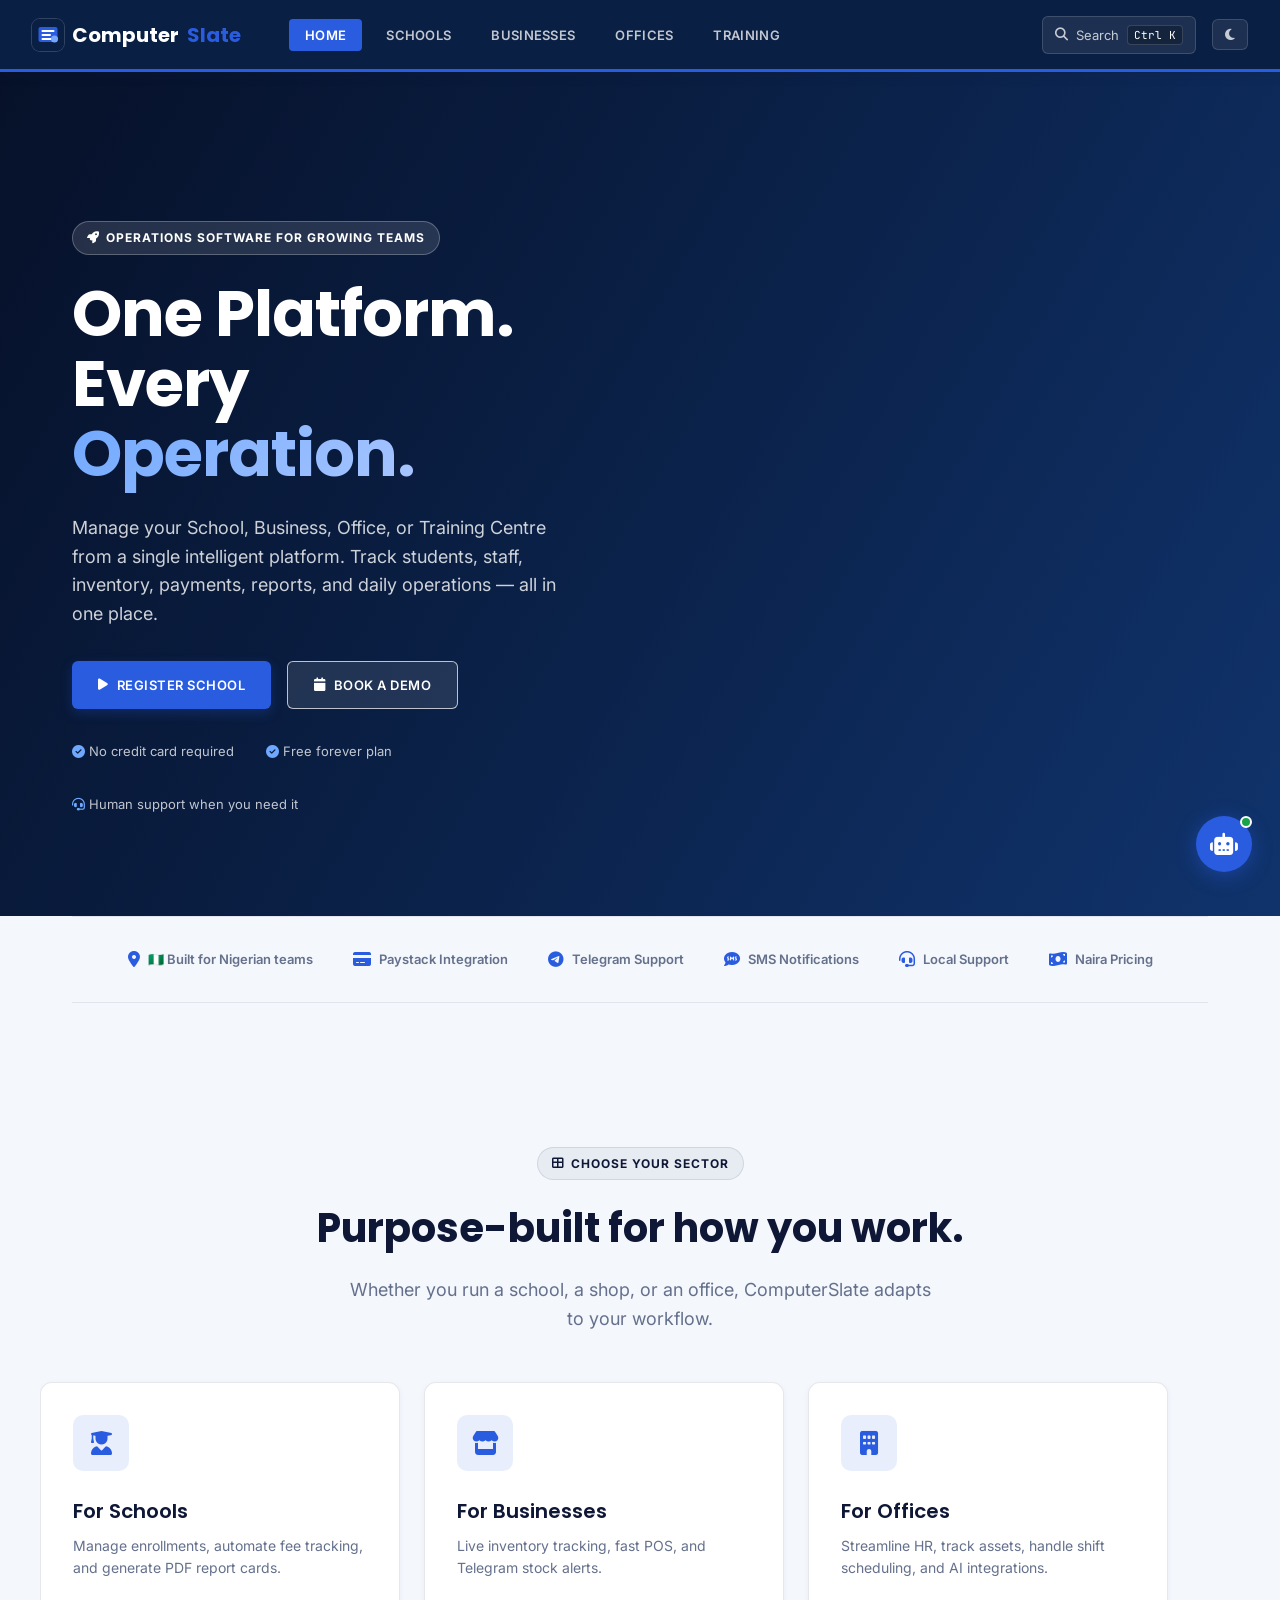
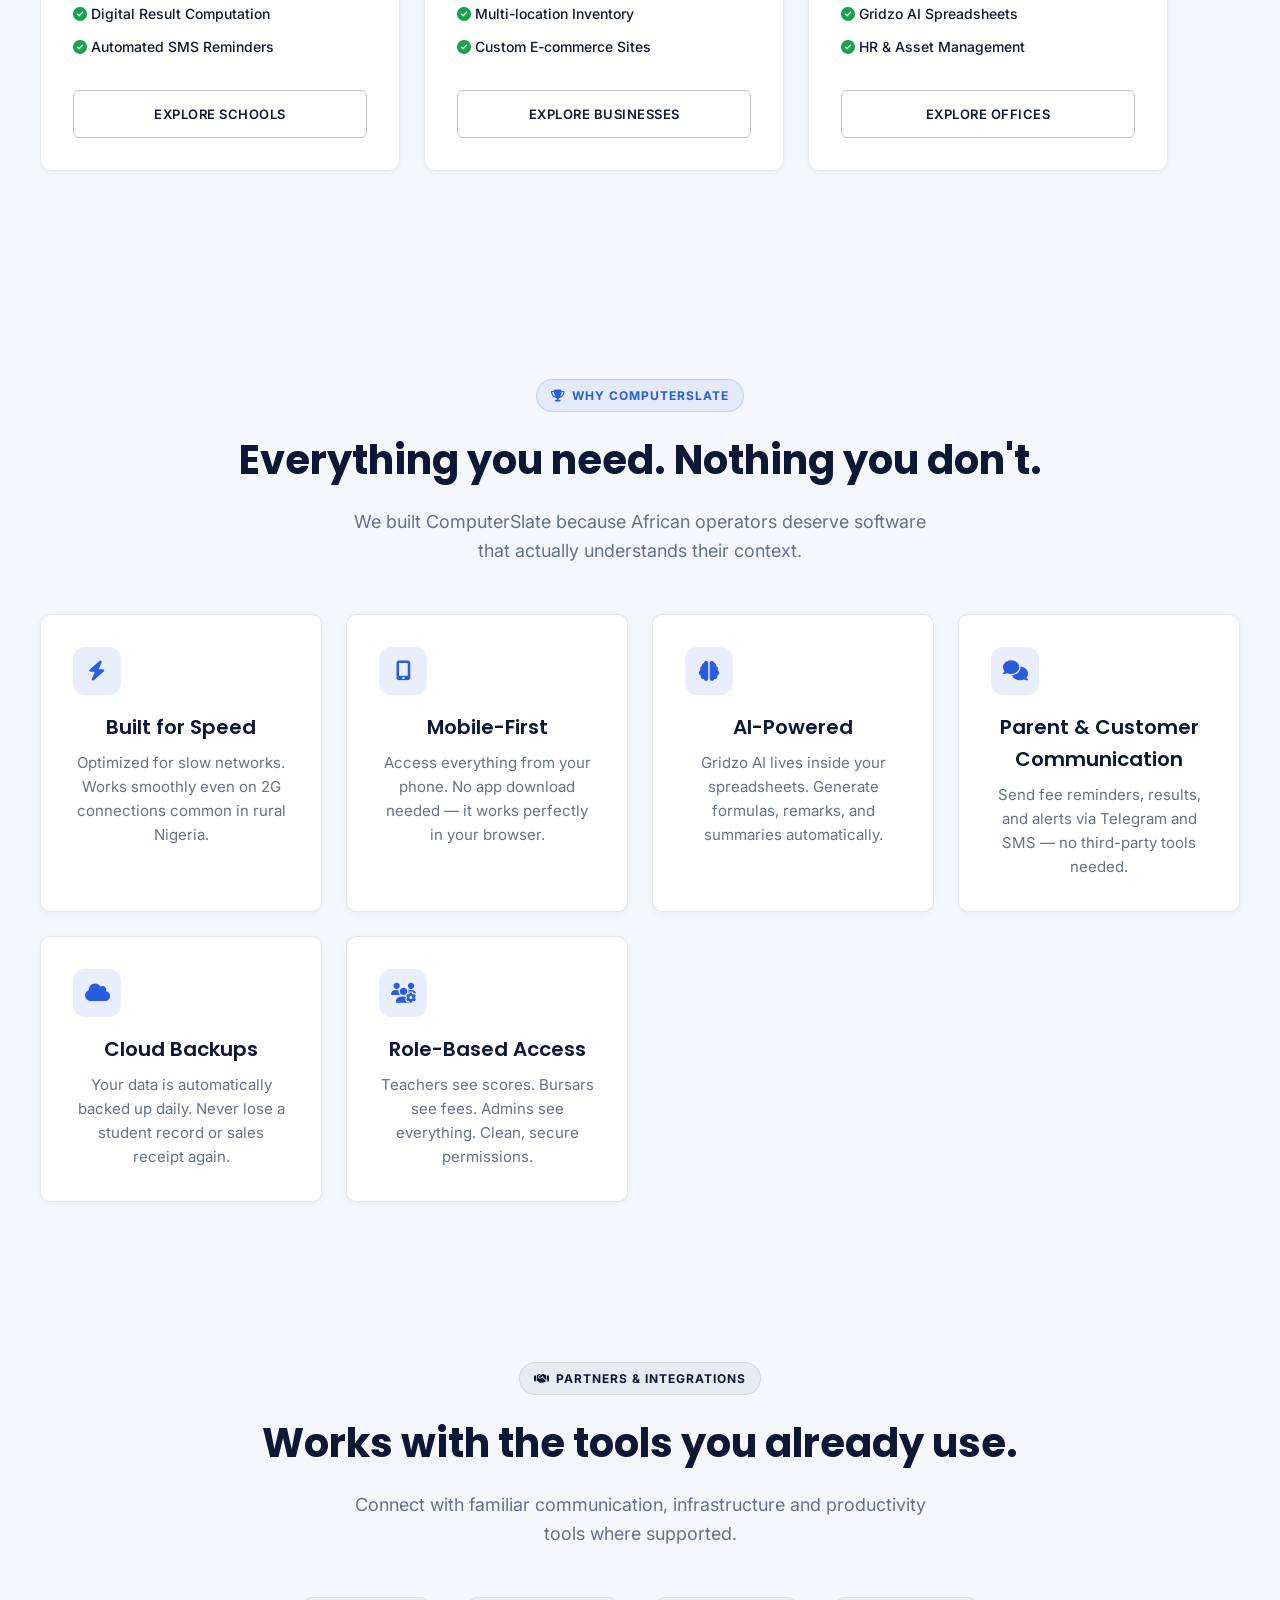
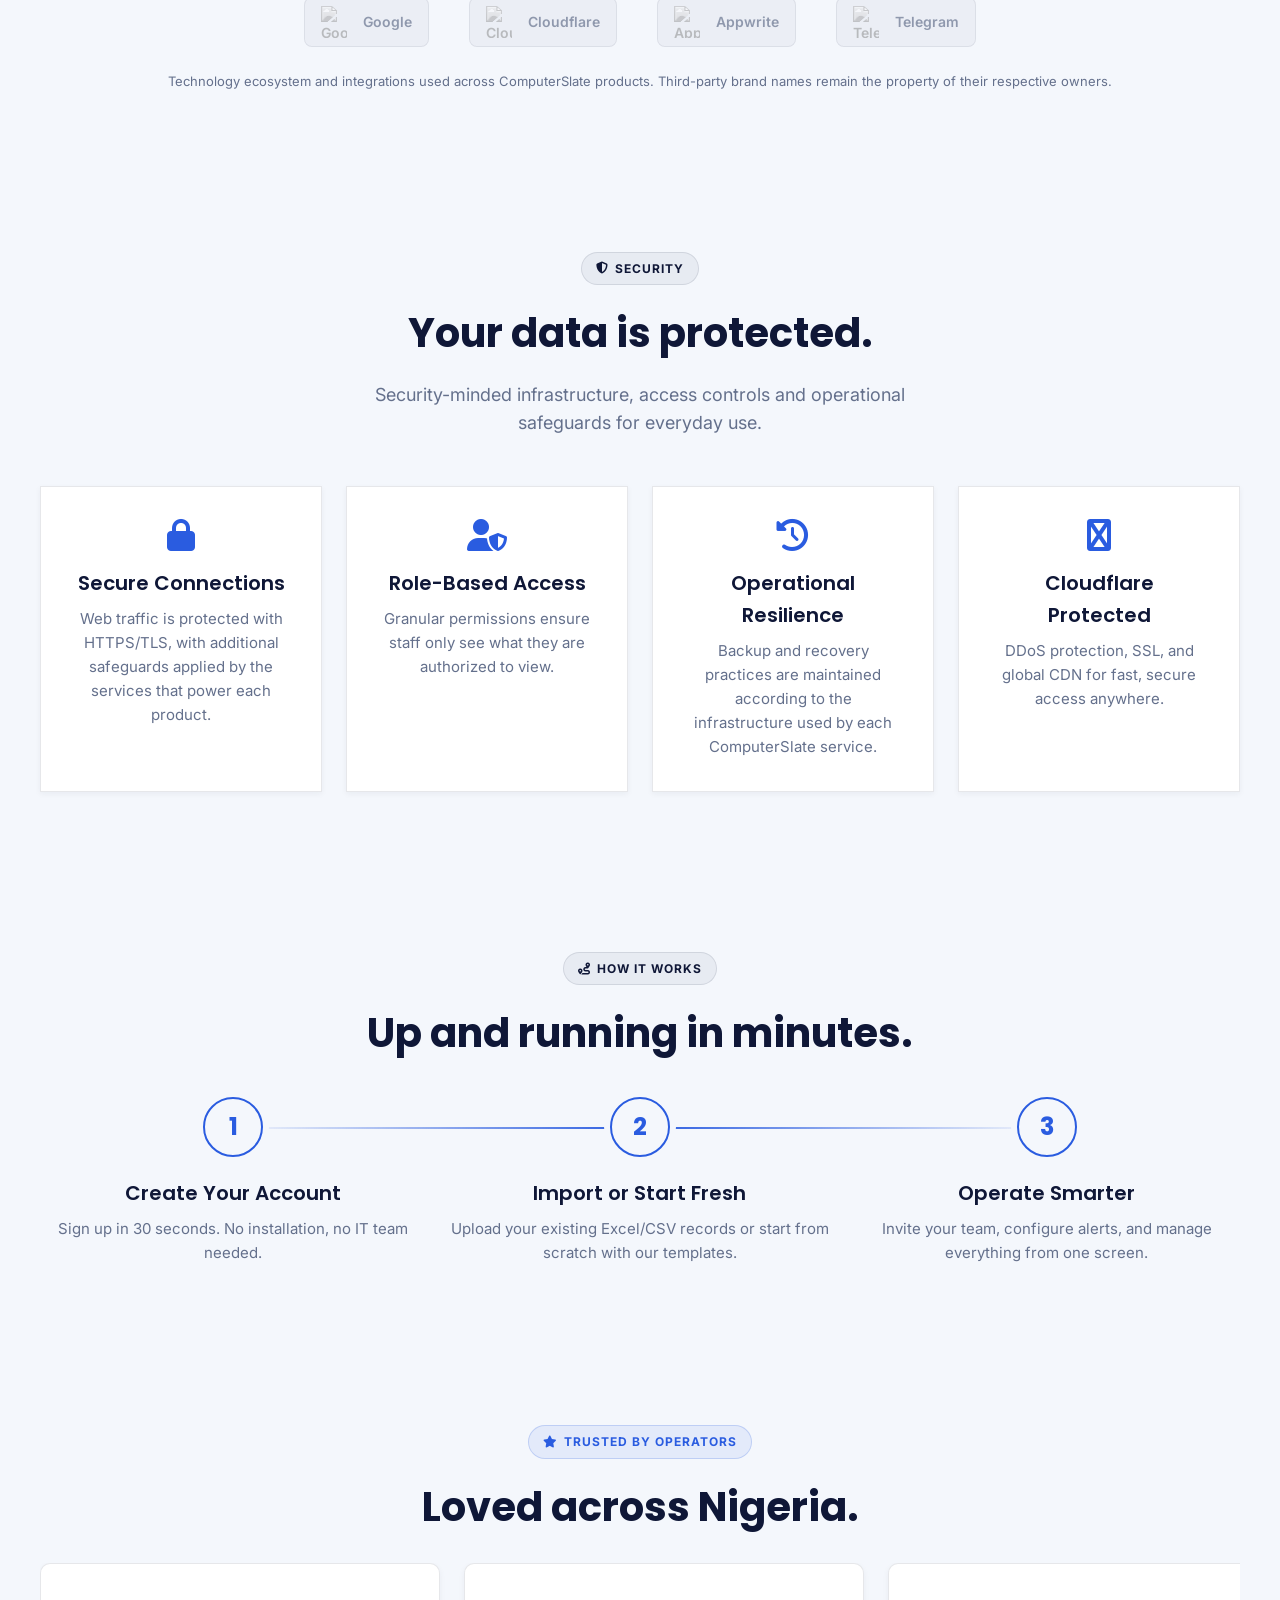
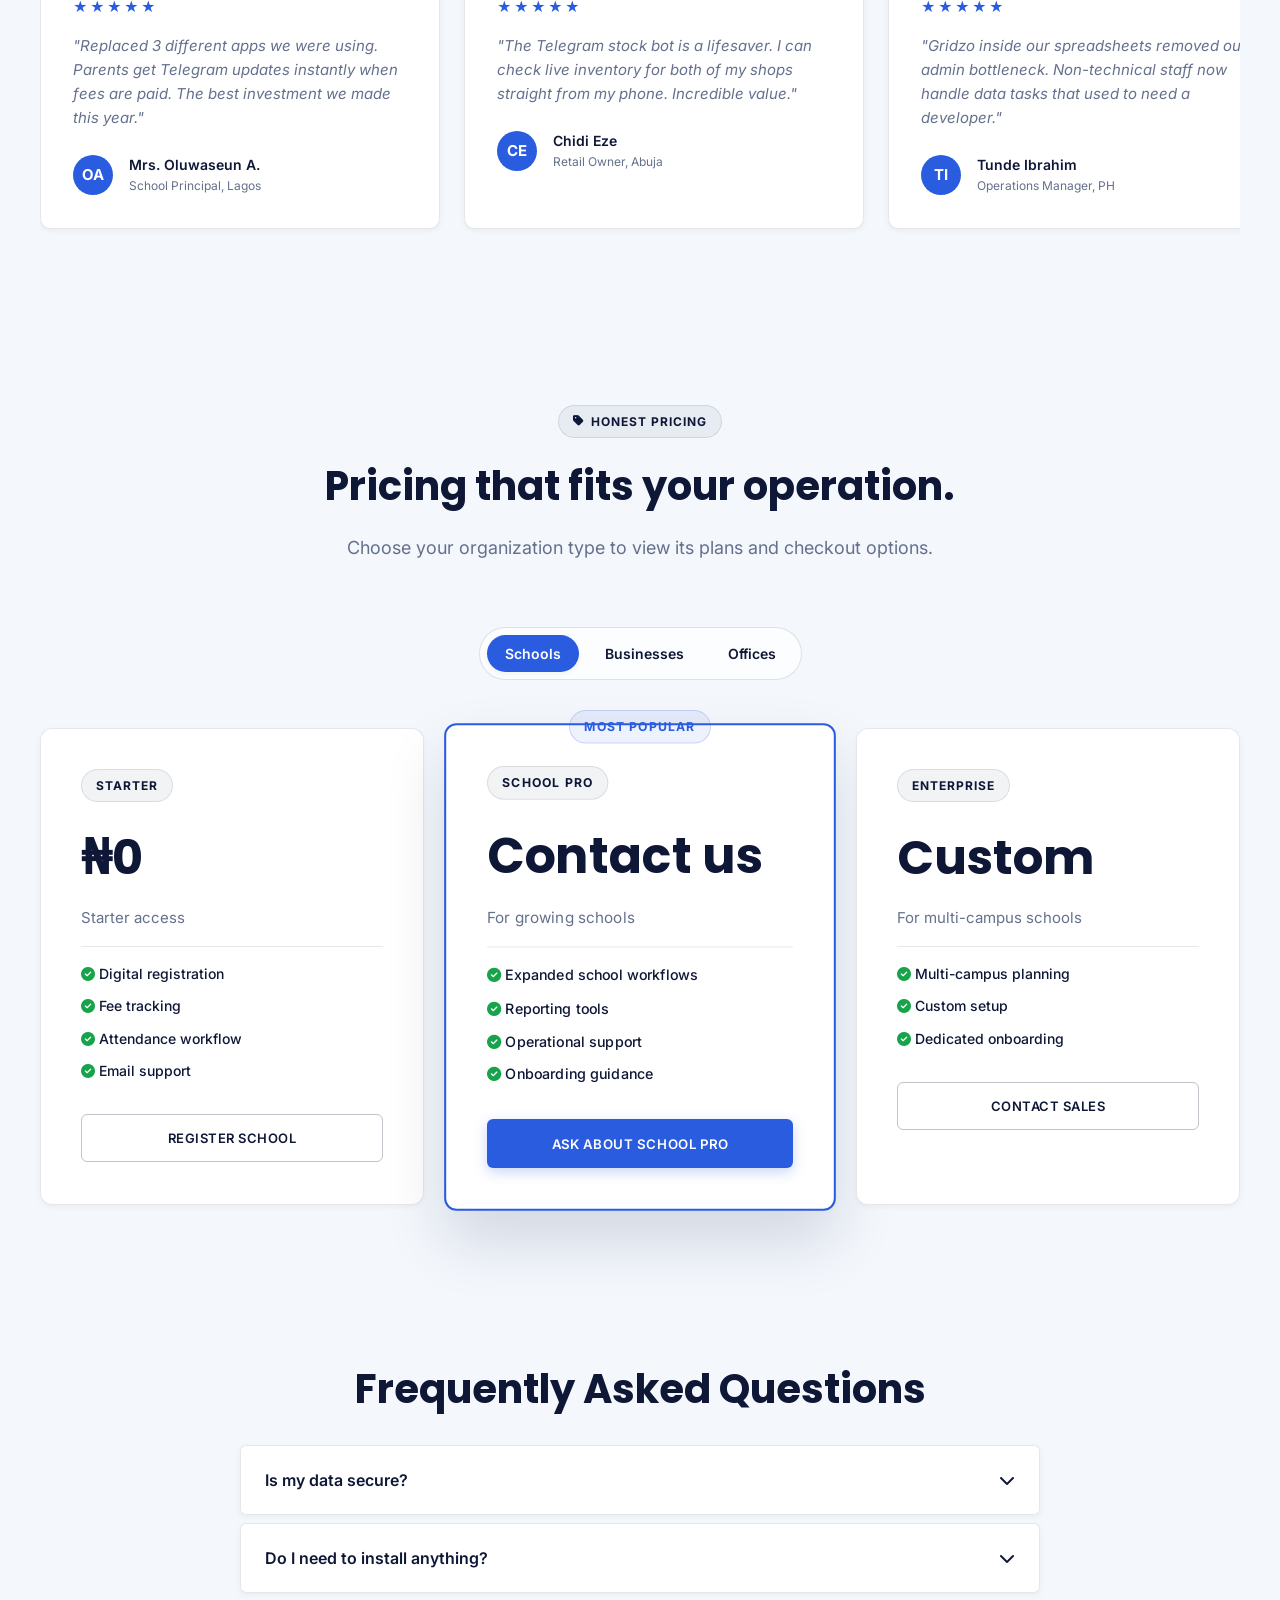
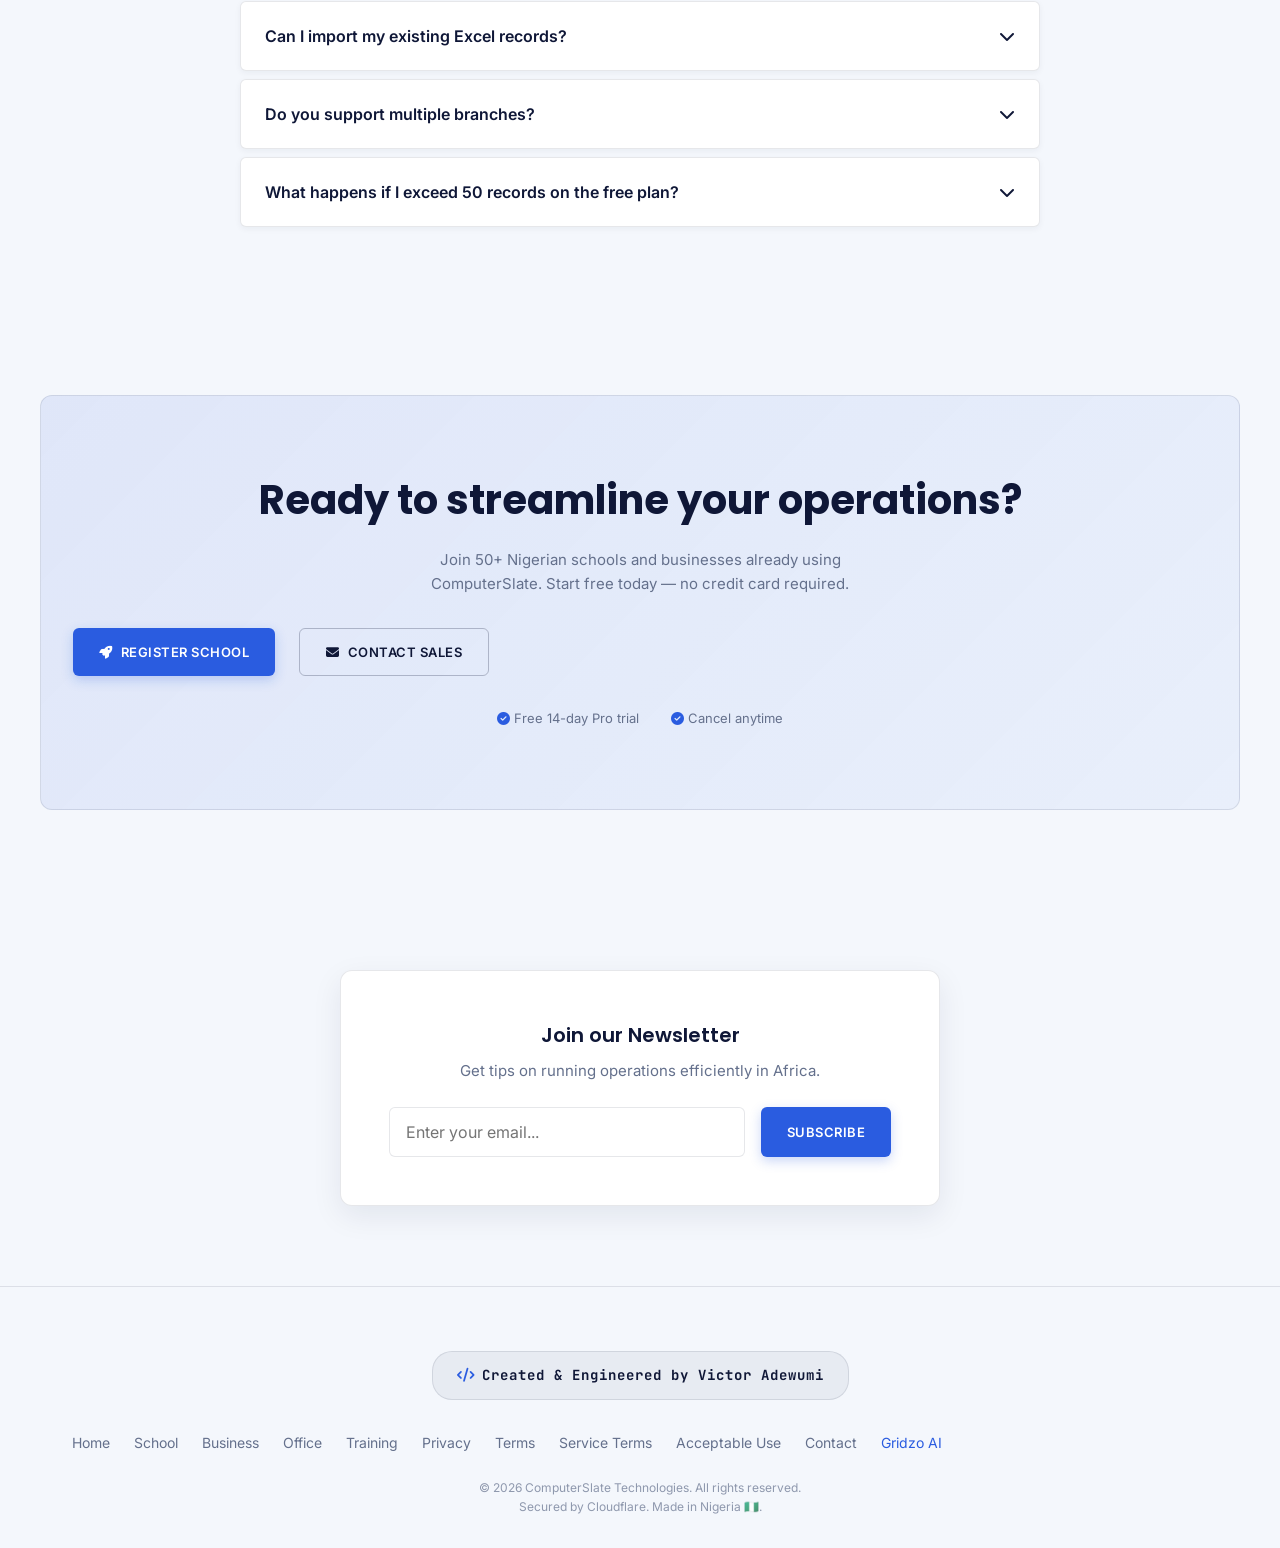
==== commit c492687f: "Add files via upload" ====
--- a/index.html
+++ b/index.html
@@ -4,10 +4,7 @@
 <meta charset="UTF-8">
 <meta name="viewport" content="width=device-width, initial-scale=1.0, maximum-scale=1.0, user-scalable=no">
 <title>ComputerSlate | One Platform. Every Operation.</title>
-<link rel="icon" type="image/svg+xml" href="/computerslate-icon.svg">
-<link rel="shortcut icon" href="/computerslate-icon.svg">
-<link rel="apple-touch-icon" href="/computerslate-icon.svg">
-<meta name="description" content="Manage your School, Business, Office, or Training Centre from a single intelligent platform. Built specifically for Nigeria and Africa.">
+<meta name="description" content="Practical software for schools, businesses, offices and training teams in Nigeria — with clear workflows, local support and secure cloud access.">
 <meta name="keywords" content="school management software Nigeria, business inventory POS, office management, HR software, Gridzo AI, African SaaS">
 <meta name="author" content="Victor Adewumi">
 <meta name="robots" content="index, follow">
@@ -19,7 +16,7 @@
 
 <!-- Open Graph / Facebook -->
 <meta property="og:type" content="website">
-<meta property="og:url" content="s://computerslate.com.ng">
+<meta property="og:url" content="https://computerslate.com.ng">
 <meta property="og:title" content="ComputerSlate | One Platform. Every Operation.">
 <meta property="og:description" content="Manage your School, Business, Office, or Training Centre from a single intelligent platform.">
 <meta property="og:image" content="https://computerslate.com.ng/images/og-cover.jpg">
@@ -43,11 +40,6 @@
     "@type": "Offer",
     "price": "0",
     "priceCurrency": "NGN"
-  },
-  "aggregateRating": {
-    "@type": "AggregateRating",
-    "ratingValue": "4.9",
-    "ratingCount": "50"
   },
   "author": {
     "@type": "Person",
@@ -429,6 +421,22 @@
 .pricing-switcher button.active { background: var(--c-blue); color: #fff; box-shadow: var(--shadow-sm); }
 .partner-logo { width: 26px; height: 26px; object-fit: contain; vertical-align: middle; margin-right: 8px; }
 
+/* Production navigation and accessibility refinements */
+.brand-mark{flex:0 0 auto;border-radius:8px;box-shadow:0 0 0 1px rgba(255,255,255,.16)}
+a:focus-visible,button:focus-visible,input:focus-visible{outline:3px solid rgba(118,167,255,.65);outline-offset:3px}
+@media (max-width:768px){nav{height:auto;min-height:64px;display:grid;grid-template-columns:auto 1fr auto;grid-template-areas:"brand . actions" "tabs tabs tabs";padding:8px 12px 7px;row-gap:6px}.nav-brand{grid-area:brand}.nav-domains{grid-area:tabs;width:100%;overflow-x:auto!important;justify-content:flex-start;scrollbar-width:none;padding:3px!important}.nav-domains::-webkit-scrollbar{display:none}nav>.flex{grid-area:actions}.nav-btn{flex:0 0 auto;min-width:72px;padding:8px 10px;font-size:11px}.view{padding-top:108px}.hero-wrap{margin-top:-108px!important;padding-top:108px!important}}
+@media (max-width:480px){.nav-brand{font-size:15px}.nav-brand span{display:inline}.brand-mark{width:28px;height:28px}.cmd-trigger{display:none}.nav-btn{min-width:68px;font-size:10px}#cs-agent-bubble{right:16px!important;bottom:18px!important;width:52px!important;height:52px!important}#cs-agent-panel{right:10px!important;bottom:82px!important;width:calc(100vw - 20px)!important;max-width:none!important;max-height:72vh}#cs-agent-messages{min-height:220px!important;max-height:45vh!important}}
+
+/* Product image carousels */
+.product-carousel{position:relative;overflow:hidden;background:#eef2f7;border-radius:8px}
+.product-carousel-track{display:flex;transition:transform .55s ease;will-change:transform}
+.product-carousel-track img{display:block;flex:0 0 100%;width:100%;height:auto;object-fit:cover}
+.carousel-arrow{position:absolute;top:50%;transform:translateY(-50%);width:34px;height:34px;border:0;border-radius:50%;background:rgba(10,31,68,.78);color:#fff;font-size:25px;line-height:1;cursor:pointer;z-index:2}
+.carousel-arrow.prev{left:12px}.carousel-arrow.next{right:12px}
+.carousel-dots{position:absolute;bottom:12px;left:0;right:0;display:flex;justify-content:center;gap:6px}
+.carousel-dots button{width:7px;height:7px;padding:0;border:0;border-radius:50%;background:rgba(255,255,255,.55);cursor:pointer}
+.carousel-dots button.active{background:#fff;transform:scale(1.25)}
+@media(prefers-reduced-motion:reduce){.product-carousel-track{transition:none}}
 </style>
 
 
@@ -471,7 +479,7 @@
 <!-- Navigation -->
 <nav>
   <a href="#home" onclick="App.Router.navigate('home')" class="nav-brand">
-    <img src="[data-uri]" alt="ComputerSlate icon" width="32" height="32">
+    <svg class="brand-mark" width="32" height="32" viewBox="0 0 64 64" role="img" aria-label="ComputerSlate logo" xmlns="http://www.w3.org/2000/svg"><rect width="64" height="64" rx="15" fill="#0A1F44"/><path d="M17 16h30a4 4 0 014 4v22a4 4 0 01-4 4H17a4 4 0 01-4-4V20a4 4 0 014-4Z" fill="#2A5CE0"/><path d="M21 24h22M21 32h15M21 40h18" stroke="#fff" stroke-width="4" stroke-linecap="round"/><circle cx="45" cy="40" r="7" fill="#76A7FF"/></svg>
     Computer<span>Slate</span>
   </a>
   
@@ -481,7 +489,7 @@
     <button class="nav-btn" data-target="school" onclick="App.Router.navigate('school')">Schools</button>
     <button class="nav-btn" data-target="business" onclick="App.Router.navigate('business')">Businesses</button>
     <button class="nav-btn" data-target="office" onclick="App.Router.navigate('office')">Offices</button>
-    <button class="nav-btn" data-target="training" onclick="window.open('https://training.computerslate.com.ng/','_blank','noopener')">Training</button>
+    <button class="nav-btn" data-target="training" onclick="App.Router.navigate('training')">Training</button>
   </div>
 
   <div class="flex items-center gap-2">
@@ -511,20 +519,19 @@
   <div class="container" style="padding-top: var(--space-6); padding-bottom: var(--space-6);">
     <div class="hero-split">
       <div>
-        <div class="badge gold" style="margin-bottom: var(--space-3); background: rgba(255,255,255,0.12); border-color: rgba(255,255,255,0.25); color: #fff;"><i class="fas fa-rocket"></i> Africa's Operations OS</div>
+        <div class="badge gold" style="margin-bottom: var(--space-3); background: rgba(255,255,255,0.12); border-color: rgba(255,255,255,0.25); color: #fff;"><i class="fas fa-rocket"></i> Operations software for growing teams</div>
         <h1 class="title-xl" style="color:#fff;">One Platform.<br>Every <span class="gradient-text" style="background: linear-gradient(135deg, #6FA8FF, #A9C6FF); -webkit-background-clip: text; -webkit-text-fill-color: transparent;">Operation.</span></h1>
         <p class="subtitle" style="color: rgba(255,255,255,0.8);">Manage your School, Business, Office, or Training Centre from a single intelligent platform. Track students, staff, inventory, payments, reports, and daily operations — all in one place.</p>
         
         <div class="hero-ctas">
-          <button class="btn btn-primary" onclick="window.open('https://school.computerslate.com.ng/auth','_blank','noopener')"><i class="fas fa-play"></i> Register School</button>
+          <button class="btn btn-primary" onclick="window.open('https://school.computerslate.com.ng','_blank','noopener')"><i class="fas fa-play"></i> Register School</button>
           <button class="btn btn-outline-light" onclick="App.UI.Modals.open('salesModal')"><i class="fas fa-calendar"></i> Book a Demo</button>
-          <button class="btn btn-outline-light" onclick="App.UI.scrollToVideo()"><i class="fas fa-video"></i> Watch Video</button>
         </div>
 
         <div class="hero-trust" style="color: rgba(255,255,255,0.75);">
           <span><i class="fas fa-check-circle" style="color:#6FA8FF;"></i> No credit card required</span>
           <span><i class="fas fa-check-circle" style="color:#6FA8FF;"></i> Free forever plan</span>
-          <span><i class="fas fa-star" style="color:#6FA8FF;"></i> 4.9/5 from 50+ orgs</span>
+          <span><i class="fas fa-headset" style="color:#6FA8FF;"></i> Human support when you need it</span>
         </div>
       </div>
     </div>
@@ -534,49 +541,13 @@
   <!-- TRUST BAR: Nigerian Signals -->
   <div class="container">
     <div class="trust-bar">
-      <div class="trust-item"><i class="fas fa-map-marker-alt"></i> 🇳🇬 Built for Nigerian Schools & Businesses</div>
+      <div class="trust-item"><i class="fas fa-map-marker-alt"></i> 🇳🇬 Built for Nigerian teams</div>
       <div class="trust-item"><i class="fas fa-credit-card"></i> Paystack Integration</div>
       <div class="trust-item"><i class="fab fa-telegram"></i> Telegram Support</div>
       <div class="trust-item"><i class="fas fa-sms"></i> SMS Notifications</div>
       <div class="trust-item"><i class="fas fa-headset"></i> Local Support</div>
       <div class="trust-item"><i class="fas fa-money-bill-wave"></i> Naira Pricing</div>
     </div>
-  </div>
-
-  <!-- LIVE STATS -->
-  <div class="container section-pad text-center">
-    <div class="grid grid-cards">
-      <div class="stat-box glass-solid elevation-1">
-        <div class="stat-num counter" data-target="50" data-suffix="+">0</div>
-        <div class="text-muted" style="font-size: 13px; font-weight: 600; text-transform: uppercase;">Active Organizations</div>
-      </div>
-      <div class="stat-box glass-solid elevation-1">
-        <div class="stat-num counter" data-target="150" data-suffix="k">0</div>
-        <div class="text-muted" style="font-size: 13px; font-weight: 600; text-transform: uppercase;">Records Managed</div>
-      </div>
-      <div class="stat-box glass-solid elevation-1">
-        <div class="stat-num counter" data-target="99.9" data-suffix="%">0</div>
-        <div class="text-muted" style="font-size: 13px; font-weight: 600; text-transform: uppercase;">Platform Uptime</div>
-      </div>
-    </div>
-  </div>
-
-  <!-- VIDEO WALKTHROUGH -->
-  <div class="container section-pad text-center" id="videoSection">
-    <div class="badge gold"><i class="fas fa-play-circle"></i> Product Walkthrough</div>
-    <h2 class="title-lg">Watch ComputerSlate in Action</h2>
-    <p class="subtitle">See how schools and businesses across Nigeria streamline their operations in 60 seconds.</p>
-    
-    <div class="video-section" onclick="App.UI.showToast('Video coming soon. Replace video/demo.mp4 or embed a YouTube iframe.', 'info')">
-      <div class="video-placeholder">
-        <img src="images/video-cover.jpg" alt="Video Thumbnail" loading="lazy" onerror="this.style.display='none'">
-        <div class="video-overlay">
-          <div class="play-btn"><i class="fas fa-play"></i></div>
-          <p style="color: #fff; margin-top: 16px; font-weight: 600; text-shadow: 0 2px 4px rgba(0,0,0,0.3);">60-Second Walkthrough</p>
-        </div>
-      </div>
-    </div>
-    <p class="text-muted" style="margin-top: var(--space-2); font-size: 13px;"><i class="fas fa-info-circle"></i> When ready, replace <code>video/demo.mp4</code> or swap the placeholder for a YouTube iframe.</p>
   </div>
 
   <!-- DOMAINS -->
@@ -661,9 +632,9 @@
 
   <!-- INTEGRATIONS -->
   <div class="container section-pad text-center">
-    <div class="badge"><i class="fas fa-plug"></i> Integrations</div>
+    <div class="badge"><i class="fas fa-handshake"></i> Partners & Integrations</div>
     <h2 class="title-lg">Works with the tools you already use.</h2>
-    <p class="subtitle">Seamlessly connect your existing payment, communication, and productivity stack.</p>
+    <p class="subtitle">Connect with familiar communication, infrastructure and productivity tools where supported.</p>
     
     <div class="integrations-row" style="margin-top: var(--space-6);">
       <div class="int-placeholder"><img class="partner-logo" src="https://cdn.simpleicons.org/google/4285F4" alt="Google">Google</div>
@@ -671,20 +642,20 @@
       <div class="int-placeholder"><img class="partner-logo" src="https://cdn.simpleicons.org/appwrite/FD366E" alt="Appwrite">Appwrite</div>
       <div class="int-placeholder"><img class="partner-logo" src="https://cdn.simpleicons.org/telegram/26A5E4" alt="Telegram">Telegram</div>
     </div>
-    <p class="text-muted" style="margin-top: var(--space-3); font-size: 13px;">Our platform partners.</p>
+    <p class="text-muted" style="margin-top: var(--space-3); font-size: 13px;">Technology ecosystem and integrations used across ComputerSlate products. Third-party brand names remain the property of their respective owners.</p>
   </div>
 
   <!-- SECURITY -->
   <div class="container section-pad text-center">
     <div class="badge"><i class="fas fa-shield-alt"></i> Security</div>
     <h2 class="title-lg">Your data is protected.</h2>
-    <p class="subtitle">Enterprise-grade security designed for African compliance and peace of mind.</p>
+    <p class="subtitle">Security-minded infrastructure, access controls and operational safeguards for everyday use.</p>
     
     <div class="security-grid" style="margin-top: var(--space-6);">
       <div class="security-card glass-solid elevation-1">
         <i class="fas fa-lock"></i>
-        <h3 class="title-md">End-to-End Encryption</h3>
-        <p class="text-muted">All sensitive records are encrypted in transit and at rest using modern TLS standards.</p>
+        <h3 class="title-md">Secure Connections</h3>
+        <p class="text-muted">Web traffic is protected with HTTPS/TLS, with additional safeguards applied by the services that power each product.</p>
       </div>
       <div class="security-card glass-solid elevation-1">
         <i class="fas fa-user-shield"></i>
@@ -693,8 +664,8 @@
       </div>
       <div class="security-card glass-solid elevation-1">
         <i class="fas fa-history"></i>
-        <h3 class="title-md">Daily Backups</h3>
-        <p class="text-muted">Automated backups with point-in-time recovery. Your records are always safe.</p>
+        <h3 class="title-md">Operational Resilience</h3>
+        <p class="text-muted">Backup and recovery practices are maintained according to the infrastructure used by each ComputerSlate service.</p>
       </div>
       <div class="security-card glass-solid elevation-1">
         <i class="fas fa-cloudflare"></i>
@@ -809,7 +780,7 @@
       <h2 class="title-lg">Ready to streamline your operations?</h2>
       <p class="text-muted">Join 50+ Nigerian schools and businesses already using ComputerSlate. Start free today — no credit card required.</p>
       <div class="flex justify-center gap-3" style="flex-wrap: wrap;">
-        <button class="btn btn-primary" onclick="window.open('https://school.computerslate.com.ng/auth','_blank','noopener')"><i class="fas fa-rocket"></i> Register School</button>
+        <button class="btn btn-primary" onclick="window.open('https://school.computerslate.com.ng','_blank','noopener')"><i class="fas fa-rocket"></i> Register School</button>
         <button class="btn btn-outline" onclick="App.UI.Modals.open('salesModal')"><i class="fas fa-envelope"></i> Contact Sales</button>
       </div>
       <div class="hero-trust" style="justify-content: center; margin-top: var(--space-4);">
@@ -843,15 +814,15 @@
         <h1>Run your school from <span>one clear system.</span></h1>
         <p class="product-lead">Admissions, attendance, fees, results, communication and day-to-day administration — connected in one place for your entire school team.</p>
         <div class="product-actions">
-          <button class="btn btn-primary" onclick="App.UI.Modals.open('authModal')">Login to your school <i class="fas fa-arrow-right"></i></button>
-          <button class="btn btn-outline" onclick="App.UI.Modals.open('salesModal')">Register a new school</button>
+          <button class="btn btn-primary" onclick="window.open('https://school.computerslate.com.ng/auth','_blank','noopener')">Login to your school <i class="fas fa-arrow-right"></i></button>
+          <button class="btn btn-outline" onclick="window.open('https://school.computerslate.com.ng','_blank','noopener')">Register a new school</button>
         </div>
         <div class="product-proof"><i class="fas fa-check-circle"></i> Built for administrators, teachers and bursars <span>•</span> <i class="fas fa-check-circle"></i> Role-based access</div>
       </div>
       <div class="product-hero-media">
         <div class="media-window">
           <div class="window-bar"><span></span><span></span><span></span><b>School dashboard</b></div>
-          <img src="images/school-dashboard.png" alt="ComputerSlate school dashboard" loading="lazy">
+          <div class="product-carousel" data-carousel="school"><div class="product-carousel-track"><img src="images/school-dashboard.png" alt="ComputerSlate school dashboard" loading="lazy"><img src="images/school-cbt.png" alt="ComputerSlate school CBT interface" loading="lazy"></div><button class="carousel-arrow prev" aria-label="Previous school image">‹</button><button class="carousel-arrow next" aria-label="Next school image">›</button><div class="carousel-dots" aria-label="School image slides"></div></div>
         </div>
       </div>
     </section>
@@ -889,7 +860,7 @@
   <div class="product-page product-business">
     <section class="product-hero container">
       <div class="product-hero-copy"><div class="product-eyebrow"><span class="eyebrow-dot"></span> Business & retail</div><h1>Know what your business has, sells and <span>earns.</span></h1><p class="product-lead">Bring stock, sales, expenses and your digital storefront into a workflow your team can actually use.</p><div class="product-actions"><button class="btn btn-primary" onclick="App.UI.Modals.open('salesModal')">Build for my business <i class="fas fa-arrow-right"></i></button><button class="btn btn-outline" onclick="App.UI.showToast('Demo request received','success')">View the workflow</button></div><div class="product-proof"><i class="fas fa-check-circle"></i> Inventory visibility <span>•</span><i class="fas fa-check-circle"></i> Sales reporting <span>•</span><i class="fas fa-check-circle"></i> Multi-location ready</div></div>
-      <div class="product-hero-media"><div class="media-window dark-window"><div class="window-bar"><span></span><span></span><span></span><b>Business expenses</b></div><img src="images/business-expenses.png" alt="Business expenses dashboard" loading="lazy"></div></div>
+      <div class="product-hero-media"><div class="media-window dark-window"><div class="window-bar"><span></span><span></span><span></span><b>Business expenses</b></div><div class="product-carousel" data-carousel="business"><div class="product-carousel-track"><img src="images/business-expenses.png" alt="Business expenses dashboard" loading="lazy"><img src="images/school-dashboard.png" alt="Business operations dashboard" loading="lazy"></div><button class="carousel-arrow prev" aria-label="Previous business image">‹</button><button class="carousel-arrow next" aria-label="Next business image">›</button><div class="carousel-dots" aria-label="Business image slides"></div></div></div></div>
     </section>
     <section class="product-strip container"><div><strong>Stock</strong><span>Know what's on the shelf</span></div><div><strong>Sales</strong><span>See what's moving</span></div><div><strong>Expenses</strong><span>Track where money goes</span></div><div><strong>Website</strong><span>Sell beyond the shop</span></div></section>
     <section class="product-section container"><div class="section-intro"><span class="product-eyebrow">Built around the operation</span><h2>Less guessing. More control.</h2><p>Give owners and staff the information they need without forcing them through complicated enterprise software.</p></div><div class="feature-grid feature-grid-3"><article class="product-feature"><div class="feature-number">01</div><i class="fas fa-boxes-stacked"></i><h3>Live inventory</h3><p>Keep stock counts visible across locations and update quantities as sales happen.</p><span>Inventory control</span></article><article class="product-feature"><div class="feature-number">02</div><i class="fas fa-cash-register"></i><h3>Fast POS</h3><p>Give cashiers a straightforward checkout flow with receipts and a clear sales record.</p><span>Point of sale</span></article><article class="product-feature"><div class="feature-number">03</div><i class="fas fa-chart-line"></i><h3>Sales analytics</h3><p>Understand best sellers, daily performance, expenses and margins without digging through spreadsheets.</p><span>Reporting</span></article></div></section>
@@ -905,7 +876,7 @@
   <div class="product-page product-office">
     <section class="product-hero container">
       <div class="product-hero-copy"><div class="product-eyebrow"><span class="eyebrow-dot"></span> Office management</div><h1>Make everyday office work <span>move faster.</span></h1><p class="product-lead">Connect people, documents, assets and routine workflows — with AI that helps staff get work done instead of getting in the way.</p><div class="product-actions"><button class="btn btn-primary" onclick="App.Redirects.go('gridzo')">Try Gridzo AI <i class="fas fa-arrow-up-right-from-square"></i></button><button class="btn btn-outline" onclick="App.UI.Modals.open('salesModal')">Plan an office setup</button></div><div class="product-proof"><i class="fas fa-check-circle"></i> HR & staff <span>•</span><i class="fas fa-check-circle"></i> Assets <span>•</span><i class="fas fa-check-circle"></i> Invoicing <span>•</span><i class="fas fa-check-circle"></i> AI</div></div>
-      <div class="product-hero-media"><div class="media-window dark-window"><div class="window-bar"><span></span><span></span><span></span><b>Gridzo AI</b></div><img src="images/office-ai.png" alt="Gridzo AI spreadsheet assistant" loading="lazy"></div></div>
+      <div class="product-hero-media"><div class="media-window dark-window"><div class="window-bar"><span></span><span></span><span></span><b>Gridzo AI</b></div><div class="product-carousel" data-carousel="office"><div class="product-carousel-track"><img src="images/office-ai.png" alt="Gridzo AI spreadsheet assistant" loading="lazy"><img src="images/business-expenses.png" alt="Office finance workspace" loading="lazy"></div><button class="carousel-arrow prev" aria-label="Previous office image">‹</button><button class="carousel-arrow next" aria-label="Next office image">›</button><div class="carousel-dots" aria-label="Office image slides"></div></div></div></div>
     </section>
     <section class="product-strip container"><div><strong>People</strong><span>Staff records & roles</span></div><div><strong>Assets</strong><span>Assignments & condition</span></div><div><strong>Invoices</strong><span>Paid, pending & overdue</span></div><div><strong>AI</strong><span>Work directly in your data</span></div></section>
     <section class="product-section container"><div class="section-intro"><span class="product-eyebrow">One office, fewer loose ends</span><h2>The systems behind a well-run office.</h2><p>Keep routine information organised and give your team simple tools for the work that usually gets lost in emails and spreadsheets.</p></div><div class="feature-grid feature-grid-3"><article class="product-feature"><div class="feature-number">01</div><i class="fas fa-users"></i><h3>HR & employee hub</h3><p>Maintain a central staff directory with roles, contact details and essential employee information.</p><span>People operations</span></article><article class="product-feature"><div class="feature-number">02</div><i class="fas fa-laptop"></i><h3>Asset management</h3><p>Know who has each laptop, vehicle, key or other company asset and when it is due back.</p><span>Company assets</span></article><article class="product-feature"><div class="feature-number">03</div><i class="fas fa-file-invoice-dollar"></i><h3>Client invoicing</h3><p>Create professional invoices and keep paid, pending and overdue accounts visible.</p><span>Finance workflow</span></article></div></section>
@@ -919,9 +890,9 @@
 =========================================== -->
 <main id="view-training" class="view">
   <div class="product-page product-training">
-    <section class="training-hero container"><div class="product-eyebrow"><span class="eyebrow-dot"></span> ComputerSlate Academy</div><h1>Training that turns software into <span>confidence.</span></h1><p class="product-lead">Practical learning paths for school teams, business operators and computer users — focused on skills people can apply immediately.</p></section>
+    <section class="training-hero container"><div class="product-eyebrow"><span class="eyebrow-dot"></span> ComputerSlate Academy</div><h1>Training that turns software into <span>confidence.</span></h1><p class="product-lead">Practical learning paths for school teams, business operators and computer users — focused on skills people can apply immediately.</p><div class="product-actions"><button class="btn btn-primary" onclick="window.open('https://training.computerslate.com.ng/','_blank','noopener')">Open Training Portal <i class="fas fa-arrow-up-right-from-square"></i></button><button class="btn btn-outline" onclick="App.UI.Modals.open('salesModal')">Ask about team training</button></div></section>
     <section class="training-paths container">
-      <article class="training-card training-card-featured"><div class="training-card-top"><span class="training-index">01</span><span class="training-label">School teams</span></div><div class="training-icon"><i class="fas fa-school"></i></div><h2>School Training</h2><p>Train administrators, teachers and bursars to confidently manage student records, results, attendance, fees and communication.</p><div class="training-topics"><span>Administration</span><span>Teachers</span><span>Results</span><span>Fees</span></div><button class="btn btn-primary" onclick="window.open('https://school.computerslate.com.ng/auth','_blank','noopener')">Start school training <i class="fas fa-arrow-right"></i></button></article>
+      <article class="training-card training-card-featured"><div class="training-card-top"><span class="training-index">01</span><span class="training-label">School teams</span></div><div class="training-icon"><i class="fas fa-school"></i></div><h2>School Training</h2><p>Train administrators, teachers and bursars to confidently manage student records, results, attendance, fees and communication.</p><div class="training-topics"><span>Administration</span><span>Teachers</span><span>Results</span><span>Fees</span></div><button class="btn btn-primary" onclick="window.open('https://training.computerslate.com.ng/','_blank','noopener')">Start school training <i class="fas fa-arrow-right"></i></button></article>
       <article class="training-card"><div class="training-card-top"><span class="training-index">02</span><span class="training-label">Digital skills</span></div><div class="training-icon"><i class="fas fa-desktop"></i></div><h2>Computer Training</h2><p>Build practical computer literacy, software skills and IT fundamentals through guided, hands-on learning.</p><div class="training-topics"><span>Computer basics</span><span>Software</span><span>IT fundamentals</span></div><button class="btn btn-outline" onclick="window.open('https://training.computerslate.com.ng/','_blank','noopener')">Open training portal <i class="fas fa-arrow-up-right-from-square"></i></button></article>
       <article class="training-card"><div class="training-card-top"><span class="training-index">03</span><span class="training-label">Business operators</span></div><div class="training-icon"><i class="fas fa-store"></i></div><h2>Business Training</h2><p>Help shop managers and operators handle POS, stock, sales reporting and everyday business workflows with confidence.</p><div class="training-topics"><span>POS</span><span>Inventory</span><span>Sales</span><span>Staff</span></div><button class="btn btn-outline" onclick="App.UI.Modals.open('salesModal')">Start business training <i class="fas fa-arrow-right"></i></button></article>
     </section>
@@ -938,9 +909,15 @@
     
     <div class="flex justify-center gap-3" style="flex-wrap: wrap; margin-bottom: var(--space-3); font-size: 14px; color: rgb(var(--rgb-muted));">
       <a onclick="App.Router.navigate('home')">Home</a>
-      <a onclick="window.open('https://training.computerslate.com.ng/','_blank','noopener')">Academy</a>
-      <a onclick="App.UI.showToast('Privacy Policy coming soon', 'info')">Privacy Policy</a>
-      <a onclick="App.UI.Modals.open('salesModal')">Contact Us</a>
+      <a onclick="App.Router.navigate('school')">School</a>
+      <a onclick="App.Router.navigate('business')">Business</a>
+      <a onclick="App.Router.navigate('office')">Office</a>
+      <a onclick="App.Router.navigate('training')">Training</a>
+      <a href="privacy.html">Privacy</a>
+      <a href="terms.html">Terms</a>
+      <a href="service-terms.html">Service Terms</a>
+      <a href="acceptable-use.html">Acceptable Use</a>
+      <a href="mailto:admin@computerslate.com.ng">Contact</a>
       <a href="#" data-redirect="gridzo" class="text-gold">Gridzo AI</a>
     </div>
     <div style="font-size: 12px; color: rgb(var(--rgb-muted)); opacity: 0.7;">
@@ -959,6 +936,9 @@
       <div class="cmd-item" onclick="App.Router.navigate('home'); App.UI.Modals.close('cmdPalette');"><i class="fas fa-home"></i> Go to Home</div>
       <div class="cmd-item" onclick="App.Router.navigate('school'); App.UI.Modals.close('cmdPalette');"><i class="fas fa-graduation-cap"></i> View School Features</div>
       <div class="cmd-item" onclick="App.Router.navigate('business'); App.UI.Modals.close('cmdPalette');"><i class="fas fa-store"></i> View Business Features</div>
+      <div class="cmd-item" onclick="App.Router.navigate('office'); App.UI.Modals.close('cmdPalette');"><i class="fas fa-building"></i> View Office Features</div>
+      <div class="cmd-item" onclick="App.Router.navigate('training'); App.UI.Modals.close('cmdPalette');"><i class="fas fa-graduation-cap"></i> View Training</div>
+      <div class="cmd-item" onclick="window.open('https://school.computerslate.com.ng/auth','_blank','noopener'); App.UI.Modals.close('cmdPalette');"><i class="fas fa-right-to-bracket"></i> Login to School</div>
       <div class="cmd-item" onclick="App.Theme.toggle(); App.UI.Modals.close('cmdPalette');"><i class="fas fa-moon"></i> Toggle Dark/Light Theme</div>
       <div class="cmd-item" onclick="App.Redirects.go('gridzo'); App.UI.Modals.close('cmdPalette');"><i class="fas fa-sparkles"></i> Open Gridzo AI</div>
       <div class="cmd-item" onclick="App.UI.Modals.close('cmdPalette'); App.UI.Modals.open('salesModal');"><i class="fas fa-envelope"></i> Contact Sales</div>
@@ -971,7 +951,7 @@
   <div class="modal-content">
     <button class="modal-close" onclick="App.UI.Modals.close('salesModal')"><i class="fas fa-times"></i></button>
     <h3 class="title-md">Contact Sales</h3>
-    <p class="text-muted" style="margin-bottom: var(--space-3); font-size: 14px;">Leave your details and we'll get you onboarded.</p>
+    <p class="text-muted" style="margin-bottom: var(--space-3); font-size: 14px;">Tell us what you need and our team will respond from admin@computerslate.com.ng.</p>
     <form onsubmit="App.API.submitSalesForm(event)">
       <div class="form-group"><label>Organization Name</label><input name="organization" type="text" required class="form-input" placeholder="e.g. Zenith Academy"></div>
       <div class="form-group"><label>Email Address</label><input name="email" type="email" required class="form-input" placeholder="admin@domain.com"></div>
@@ -981,20 +961,6 @@
   </div>
 </div>
 
-<!-- Auth Modal (Mock) -->
-<div id="authModal" class="modal-backdrop" onclick="App.UI.Modals.closeOutside(event, 'authModal')">
-  <div class="modal-content text-center">
-    <button class="modal-close" onclick="App.UI.Modals.close('authModal')"><i class="fas fa-times"></i></button>
-    <div style="font-size: 40px; color: var(--c-gold); margin-bottom: 16px;"><i class="fas fa-lock"></i></div>
-    <h3 class="title-md">Secure Login</h3>
-    <p class="text-muted" style="margin-bottom: var(--space-4); font-size: 14px;">Enter your portal credentials to continue.</p>
-    <form onsubmit="App.API.mockLogin(event)">
-      <div class="form-group"><input type="email" required class="form-input" placeholder="Email Address"></div>
-      <div class="form-group"><input type="password" required class="form-input" placeholder="Password"></div>
-      <button type="submit" class="btn btn-primary btn-full">Sign In</button>
-    </form>
-  </div>
-</div>
 
 <!-- ==========================================
      APPLICATION LOGIC
@@ -1008,16 +974,26 @@
 
 const App = {
   Redirects: {
-    data: {"links":{"training":"https://training.computerslate.com.ng/","contact_email":"mailto:adevictoraiden@gmail.com","telegram":"https://t.me/","gridzo":"https://script.google.com/macros/s/AKfycbwRN4S92Eh9tJUuy0b1zw4ICE8Myjaqm_jTvF2LauRlvP21gJMFl9Yh8Zh1Ke4nrSiqLg/exec","creator":"https://victoradewumi.com","school_starter":"mailto:adevictoraiden@gmail.com?subject=ComputerSlate%20School%20Starter","school_pro":"mailto:adevictoraiden@gmail.com?subject=ComputerSlate%20School%20Pro","school_enterprise":"mailto:adevictoraiden@gmail.com?subject=ComputerSlate%20School%20Enterprise","business_starter":"mailto:adevictoraiden@gmail.com?subject=ComputerSlate%20Business%20Starter","business_pro":"mailto:adevictoraiden@gmail.com?subject=ComputerSlate%20Business%20Pro","business_enterprise":"mailto:adevictoraiden@gmail.com?subject=ComputerSlate%20Business%20Enterprise","office_starter":"mailto:adevictoraiden@gmail.com?subject=ComputerSlate%20Office%20Starter","office_pro":"mailto:adevictoraiden@gmail.com?subject=ComputerSlate%20Office%20Pro","office_enterprise":"mailto:adevictoraiden@gmail.com?subject=ComputerSlate%20Office%20Enterprise"},"pricing":{"school":[{"name":"Starter","price":"₦0","note":"Free forever • Up to 50 students","features":["Digital registration","Fee tracking","Daily attendance","Email support"],"action":"Start Free","link":"school_starter"},{"name":"School Pro","price":"₦25k","note":"Per term • Unlimited students","features":["Everything in Starter","Telegram alerts","AI tools","Priority support"],"action":"Choose School Pro","link":"school_pro"},{"name":"Enterprise","price":"Custom","note":"For multi-campus schools","features":["Multi-campus dashboard","Custom branding","Dedicated onboarding"],"action":"Contact Sales","link":"school_enterprise"}],"business":[{"name":"Starter","price":"₦0","note":"Free forever • One location","features":["Inventory basics","Sales records","Daily reports","Email support"],"action":"Start Free","link":"business_starter"},{"name":"Business Pro","price":"₦30k","note":"Per month • Unlimited products","features":["POS and inventory","Telegram alerts","AI insights","Priority support"],"action":"Choose Business Pro","link":"business_pro"},{"name":"Enterprise","price":"Custom","note":"For multiple locations","features":["Multi-location dashboard","API access","Custom integrations"],"action":"Contact Sales","link":"business_enterprise"}],"office":[{"name":"Starter","price":"₦0","note":"Free forever • Small teams","features":["Team directory","Task tracking","Basic reports","Email support"],"action":"Start Free","link":"office_starter"},{"name":"Office Pro","price":"₦20k","note":"Per month • Unlimited staff","features":["HR tools","Asset management","Telegram alerts","Priority support"],"action":"Choose Office Pro","link":"office_pro"},{"name":"Enterprise","price":"Custom","note":"For larger organizations","features":["Advanced permissions","Custom workflows","Dedicated manager"],"action":"Contact Sales","link":"office_enterprise"}]}},
-    init() {
+    data: { links: {
+      training: 'https://training.computerslate.com.ng/',
+      contact_email: 'mailto:admin@computerslate.com.ng',
+      school_login: 'https://school.computerslate.com.ng/auth',
+      school_register: 'https://school.computerslate.com.ng'
+    }, pricing: {} },
+    async init() {
       document.querySelectorAll('[data-redirect]').forEach(el => el.addEventListener('click', event => { event.preventDefault(); this.go(el.dataset.redirect); }));
+      try {
+        const response = await fetch('redirect.json', { cache: 'no-store' });
+        if (!response.ok) throw new Error('redirect.json unavailable');
+        const remote = await response.json();
+        this.data = { ...this.data, ...remote, links: { ...(this.data.links || {}), ...(remote.links || {}) }, pricing: { ...(this.data.pricing || {}), ...(remote.pricing || {}) } };
+      } catch (_) { console.info('Using built-in essential links.'); }
     },
     go(key) {
-      if (key.startsWith('school_')) { window.open('https://school.computerslate.com.ng/auth','_blank','noopener'); return; }
-      const url = this.data.links && this.data.links[key];
+      const url = (this.data.links && this.data.links[key]) || (key.startsWith('school_') ? 'https://school.computerslate.com.ng' : null);
       if (url) window.open(url, url.startsWith('mailto:') ? '_self' : '_blank', 'noopener');
     },
-    salesMail(form) { const email = (this.data.links && this.data.links.contact_email) || 'mailto:adevictoraiden@gmail.com'; const subject = encodeURIComponent('ComputerSlate sales request'); const body = encodeURIComponent('Organization: ' + form.elements.organization.value + '\nEmail: ' + form.elements.email.value + '\nPhone: ' + form.elements.phone.value); window.location.href = email + (email.includes('?') ? '&' : '?') + 'subject=' + subject + '&body=' + body; }
+    salesMail(form) { const email = (this.data.links && this.data.links.contact_email) || 'mailto:admin@computerslate.com.ng'; const subject = encodeURIComponent('ComputerSlate sales request'); const body = encodeURIComponent('Organization: ' + form.elements.organization.value + '\nEmail: ' + form.elements.email.value + '\nPhone: ' + form.elements.phone.value); window.location.href = email + (email.includes('?') ? '&' : '?') + 'subject=' + subject + '&body=' + body; }
   },
   Pricing: {
     render(category) { const plans = (App.Redirects.data.pricing && App.Redirects.data.pricing[category]) || []; const host = document.getElementById('pricingCards'); if (!host) return; document.querySelectorAll('[data-pricing]').forEach(button => button.classList.toggle('active', button.dataset.pricing === category)); host.innerHTML = plans.map((plan, index) => '<div class="card-price glass-solid elevation-' + (index === 1 ? '3 featured' : '1') + '">' + (index === 1 ? '<div class="badge gold" style="position:absolute;top:-15px;left:50%;transform:translateX(-50%);">Most Popular</div>' : '') + '<div class="badge">' + plan.name + '</div><div class="price-tag">' + plan.price + '</div><p class="text-muted" style="border-bottom:1px solid rgba(var(--rgb-border),.1);padding-bottom:16px;margin-bottom:16px;">' + plan.note + '</p><div class="feat-list">' + plan.features.map(feature => '<div><i class="fas fa-check-circle"></i> ' + feature + '</div>').join('') + '</div><button class="btn ' + (index === 1 ? 'btn-primary' : 'btn-outline') + ' btn-full" onclick="App.Redirects.go(\'' + plan.link + '\')">' + plan.action + '</button></div>').join(''); }
@@ -1237,13 +1213,12 @@
       document.getElementById('schoolSearch').value = name;
       document.getElementById('schoolDropdown').style.display = 'none';
       this.showToast(`Selected ${name}`, 'success');
-      window.open('https://school.computerslate.com.ng', '_blank', 'noopener');
+      window.open('https://school.computerslate.com.ng/auth', '_blank', 'noopener');
     }
   },
 
   API: {
     submitSalesForm(e) { e.preventDefault(); App.Redirects.salesMail(e.target); App.UI.Modals.close('salesModal'); e.target.reset(); },
-    mockLogin(e) { e.preventDefault(); window.open('https://school.computerslate.com.ng/auth','_blank','noopener'); },
     subscribeNewsletter(e) {
       e.preventDefault();
       App.UI.showToast("Subscribed successfully! Check your inbox.", "success");
@@ -1252,8 +1227,8 @@
   },
 
   start() {
-    this.Redirects.init();
-    this.Theme.init(); this.UI.init(); this.Pricing.render('school'); this.Router.init();
+    this.Redirects.init().finally(() => this.Pricing.render('school'));
+    this.Theme.init(); this.UI.init(); this.Router.init();
     document.querySelectorAll('img').forEach(img => { if (!img.closest('a') && !img.classList.contains('partner-logo')) { img.classList.add('zoomable'); img.addEventListener('click', () => App.UI.openImage(img)); } });
   }
 };
@@ -1263,7 +1238,7 @@
 </script>
 
 <!-- ── AI CUSTOMER AGENT ──────────────────────────────────── -->
-<div id="cs-agent-bubble" onclick="CSAgent.open()" title="Chat with Slate AI">
+<div id="cs-agent-bubble" onclick="CSAgent.open()" title="Chat with Slate Assistant">
   <i class="fas fa-robot"></i>
   <span id="cs-agent-badge"></span>
 </div>
@@ -1273,15 +1248,15 @@
     <div style="display:flex;align-items:center;gap:10px;">
       <div id="cs-agent-avatar"><i class="fas fa-robot"></i></div>
       <div>
-        <div style="font-weight:700;font-size:15px;">Slate AI</div>
-        <div style="font-size:11px;opacity:.75;">ComputerSlate Assistant • Online</div>
+        <div style="font-weight:700;font-size:15px;">Slate Assistant</div>
+        <div id="cs-agent-status" style="font-size:11px;opacity:.78;">ComputerSlate Assistant • Ready</div>
       </div>
     </div>
     <button onclick="CSAgent.close()" style="background:none;border:none;color:inherit;cursor:pointer;font-size:18px;opacity:.7;"><i class="fas fa-times"></i></button>
   </div>
   <div id="cs-agent-messages"></div>
   <div id="cs-agent-input-row">
-    <input id="cs-agent-input" type="text" placeholder="Ask me anything…" onkeydown="if(event.key==='Enter')CSAgent.send()">
+    <input id="cs-agent-input" type="text" placeholder="Ask about School, Business, Office or Training…" onkeydown="if(event.key==='Enter')CSAgent.send()">
     <button onclick="CSAgent.send()"><i class="fas fa-paper-plane"></i></button>
   </div>
 </div>
@@ -1353,187 +1328,55 @@
 
 <script>
 (function(){
-const SYSTEM_PROMPT = `You are Slate AI, a helpful and friendly customer assistant for ComputerSlate — a Nigerian SaaS platform that manages Schools, Businesses, and Offices.
-Key products:
-- ComputerSlate School: student registration, fee tracking, attendance, report cards, exam results. Free starter (up to 50 students). School Pro at ₦25k/term. Register at https://school.computerslate.com.ng/auth
-- ComputerSlate Business: POS, inventory, sales reports. Business Pro at ₦30k/month.
-- ComputerSlate Office: HR tools, task tracking, asset management. Office Pro at ₦20k/month.
-- Gridzo AI: AI assistant built into the platform.
-- Training portal: https://training.computerslate.com.ng
-- Creator: Victor Adewumi — profile.html
-
-Navigation commands you can suggest (use exactly):
-- [NAV:home] — Go to Home
-- [NAV:school] — Go to Schools section
-- [NAV:business] — Go to Businesses section
-- [NAV:office] — Go to Offices section
-- [OPEN:https://school.computerslate.com.ng/auth] — Register a school
-- [OPEN:https://school.computerslate.com.ng] — Login to school portal
-- [OPEN:https://training.computerslate.com.ng] — Open Training portal
-
-Keep replies concise (2-4 sentences max), warm, and action-oriented. Always offer a next step.
-If unsure, offer to connect them with support at adevictoraiden@gmail.com.`;
-
-const SUGGESTIONS = [
-  "👋 Hi! I'm Slate AI. Want to know how ComputerSlate can help your school manage fees and results?",
-  "💡 Did you know you can start managing your school for free? Up to 50 students — no credit card needed!",
-  "🏫 Are you a school administrator? I can walk you through registering on ComputerSlate in under 2 minutes.",
-  "📊 Need to track student fees and send results to parents digitally? ComputerSlate makes it seamless.",
-  "🚀 ComputerSlate Business lets you run POS, track inventory, and get daily reports — starting free!",
+const SYSTEM_PROMPT = `You are Slate Assistant, the concise customer assistant for ComputerSlate, a Nigerian operations software company serving schools, businesses, offices and training teams.
+Verified destinations:
+- Login to an existing school: https://school.computerslate.com.ng/auth
+- Register a new school: https://school.computerslate.com.ng
+- Training portal: https://training.computerslate.com.ng/
+- Support: admin@computerslate.com.ng
+Navigation commands: [NAV:home], [NAV:school], [NAV:business], [NAV:office], [NAV:training]. External commands: [OPEN:https://school.computerslate.com.ng/auth], [OPEN:https://school.computerslate.com.ng], [OPEN:https://training.computerslate.com.ng/].
+Never invent pricing, guarantees, customer counts, partnerships or capabilities. If unsure, direct the visitor to admin@computerslate.com.ng. Keep replies short, professional and practical.`;
+const SUGGESTIONS=["Welcome to ComputerSlate. I can help you find School, Business, Office or Training tools.","Need the school portal? I can take you to login or new-school registration.","Looking for staff training? I can open the ComputerSlate Training portal.","Tell me what you manage — a school, business or office — and I’ll point you to the right place."];
+const RULES=[
+{test:/\b(hello|hi|hey|good morning|good afternoon|good evening)\b/i,reply:"Hello. I’m the ComputerSlate Assistant. I can help with School, Business, Office, Training, support and account access. What would you like to do?"},
+{test:/\b(login|sign in|signin|school portal|existing school)\b/i,reply:"For an existing school account, use the secure school login. [OPEN:https://school.computerslate.com.ng/auth]"},
+{test:/\b(register|registration|new school|create school|sign up|signup|onboard school)\b/i,reply:"To register a new school, open the ComputerSlate School registration site. [OPEN:https://school.computerslate.com.ng]"},
+{test:/\b(training|academy|course|learn|computer training)\b/i,reply:"ComputerSlate Training provides practical learning for school teams, business operators and digital skills. [NAV:training] You can also open the portal: [OPEN:https://training.computerslate.com.ng/]"},
+{test:/\b(school|student|result|attendance|fees|teacher|bursar)\b/i,reply:"ComputerSlate School brings core school operations into one workspace. [NAV:school] Existing users can sign in here: [OPEN:https://school.computerslate.com.ng/auth]"},
+{test:/\b(business|shop|store|pos|inventory|stock|sales)\b/i,reply:"ComputerSlate Business is designed around stock, sales and everyday operating workflows. [NAV:business] For a tailored setup, email admin@computerslate.com.ng."},
+{test:/\b(office|hr|employee|staff|asset|invoice|workflow)\b/i,reply:"ComputerSlate Office focuses on people, assets, invoicing and routine workflows. [NAV:office] For a tailored setup, email admin@computerslate.com.ng."},
+{test:/\b(price|pricing|cost|plan|subscription|how much)\b/i,reply:"Current plan information is shown on this website. For a formal quote or organisation-specific pricing, contact admin@computerslate.com.ng."},
+{test:/\b(contact|support|help|email|human|sales|demo)\b/i,reply:"You can reach ComputerSlate at admin@computerslate.com.ng. Tell the team whether you need School, Business, Office or Training support."},
+{test:/\b(privacy|terms|legal|data|acceptable use)\b/i,reply:"You can review Privacy, Terms, Service Terms and Acceptable Use from the website footer. For a legal or data request, contact admin@computerslate.com.ng."},
+{test:/\b(partner|integration|cloudflare|google|appwrite|telegram)\b/i,reply:"ComputerSlate uses and integrates with established technology services where appropriate. Third-party brand names remain the property of their respective owners."}
 ];
-
-let history = [];
-let suggestionIdx = 0;
-let firstOpen = true;
-let sugTimer;
-
-const panel = document.getElementById('cs-agent-panel');
-const messages = document.getElementById('cs-agent-messages');
-const input = document.getElementById('cs-agent-input');
-
-function appendMsg(text, role) {
-  const el = document.createElement('div');
-  el.className = `cs-msg ${role}`;
-  // Parse navigation commands
-  text = text.replace(/\[NAV:([\w]+)\]/g, (_, route) => {
-    return `<a onclick="CSAgent.navigate('${route}');return false;"># Go to ${route.charAt(0).toUpperCase()+route.slice(1)}</a>`;
-  }).replace(/\[OPEN:(https?:\/\/[^\]]+)\]/g, (_, url) => {
-    return `<a href="${url}" onclick="window.location.href='${url}';return false;">↗ ${url.replace(/https?:\/\//, '')}</a>`;
-  });
-  el.innerHTML = text;
-  messages.appendChild(el);
-  messages.scrollTop = messages.scrollHeight;
-  return el;
-}
-
-function appendTyping() {
-  const el = document.createElement('div');
-  el.className = 'cs-msg bot typing';
-  el.textContent = '…';
-  messages.appendChild(el);
-  messages.scrollTop = messages.scrollHeight;
-  return el;
-}
-
-const AI_PROXY_URL = 'https://ai-proxy.byteforge11-516.workers.dev/';
-const PROXY_TOKEN = 'SlateAppSecret2026'; // This MUST match the PROXY_SECRET you added in Cloudflare
-
-// 1. Check if the AI is active and securely connected
-async function checkAIStatus() {
-  const badge = document.getElementById('cs-agent-badge');
-  if (badge) badge.style.background = '#64708C'; // Starts Grey (checking connection)
-
-  try {
-    const res = await fetch(AI_PROXY_URL, {
-      method: 'GET',
-      headers: { 'X-Slate-Token': PROXY_TOKEN }
-    });
-    const data = await res.json();
-    
-    if (data.status === 'active') {
-       console.log("AI is securely connected and ready!");
-       if (badge) badge.style.background = '#16A34A'; // Turns Green (Active!)
-    } else {
-       if (badge) badge.style.background = '#DC2626'; // Turns Red (API Key Missing)
-    }
-  } catch (e) {
-    console.error("AI proxy is offline or rejecting access.");
-    if (badge) badge.style.background = '#DC2626'; // Turns Red (Offline/Blocked)
-  }
-}
-
-// Run the security/status check as soon as the page loads
-checkAIStatus();
-
-// 2. The secured Chat function
-async function callClaude(userMsg) {
-  history.push({ role: 'user', content: userMsg });
-  const typing = appendTyping();
-  try {
-    const res = await fetch(AI_PROXY_URL, {
-      method: 'POST',
-      headers: { 
-        'Content-Type': 'application/json',
-        'X-Slate-Token': PROXY_TOKEN // Sending the security password
-      },
-      body: JSON.stringify({
-        system: SYSTEM_PROMPT,
-        messages: history
-      })
-    });
-    
-    const data = await res.json();
-    
-    // Catch errors from the proxy (like wrong token)
-    if (!res.ok) throw new Error(data.error || 'Connection failed');
-    
-    const reply = data.reply || "Sorry, I couldn't get a response. Please try again.";
-    history.push({ role: 'assistant', content: reply });
-    typing.remove();
-    appendMsg(reply, 'bot');
-  } catch(e) {
-    typing.remove();
-    appendMsg("Error: " + e.message, 'bot');
-    console.error("Groq Error Details:", e);
-  }
-}
-
-window.CSAgent = {
-  open() {
-    panel.classList.add('open');
-    clearTimeout(sugTimer);
-    if (firstOpen) {
-      firstOpen = false;
-      appendMsg(SUGGESTIONS[suggestionIdx % SUGGESTIONS.length], 'bot');
-    }
-    setTimeout(() => input.focus(), 200);
-  },
-  close() {
-    panel.classList.remove('open');
-    // Schedule next suggestion in 15s
-    clearTimeout(sugTimer);
-    sugTimer = setTimeout(() => CSAgent.suggest(), 15000);
-  },
-  suggest() {
-    if (panel.classList.contains('open')) { sugTimer = setTimeout(() => CSAgent.suggest(), 15000); return; }
-    suggestionIdx++;
-    // Show badge
-    document.getElementById('cs-agent-badge').style.animation = 'none';
-    document.getElementById('cs-agent-badge').offsetHeight;
-    // Pulse bubble
-    const bubble = document.getElementById('cs-agent-bubble');
-    bubble.style.boxShadow = '0 0 0 0 rgba(42,92,224,.6)';
-    bubble.animate([
-      {boxShadow:'0 4px 20px rgba(42,92,224,.45)'},
-      {boxShadow:'0 0 0 12px rgba(42,92,224,0)'}
-    ], {duration:600, iterations:2});
-    // Pre-append suggestion so user sees it on open
-    if (!panel.classList.contains('open')) {
-      firstOpen = false;
-      // Clear old messages and add fresh suggestion
-      messages.innerHTML = '';
-      history = [];
-      appendMsg(SUGGESTIONS[suggestionIdx % SUGGESTIONS.length], 'bot');
-    }
-    sugTimer = setTimeout(() => CSAgent.suggest(), 15000);
-  },
-  send() {
-    const text = input.value.trim();
-    if (!text) return;
-    appendMsg(text, 'user');
-    input.value = '';
-    callClaude(text);
-  },
-  navigate(route) {
-    if (window.App && App.Router) App.Router.navigate(route);
-    CSAgent.close();
-  }
-};
-
-// Auto-suggest after 15 seconds
-sugTimer = setTimeout(() => CSAgent.suggest(), 15000);
+let history=[],suggestionIdx=0,firstOpen=true,sugTimer,aiAvailable=false;
+const panel=document.getElementById('cs-agent-panel'),messages=document.getElementById('cs-agent-messages'),input=document.getElementById('cs-agent-input'),status=document.getElementById('cs-agent-status');
+function escapeText(text){return String(text||'').replace(/[&<>"']/g,c=>({'&':'&amp;','<':'&lt;','>':'&gt;','"':'&quot;',"'":'&#039;'}[c]));}
+function appendMsg(text,role){const el=document.createElement('div');el.className=`cs-msg ${role}`;if(role==='user'){el.textContent=text}else{let safe=escapeText(text).replace(/\[NAV:([\w]+)\]/g,(_,r)=>`<a href="#${r}" onclick="CSAgent.navigate('${r}');return false;">Go to ${r.charAt(0).toUpperCase()+r.slice(1)}</a>`).replace(/\[OPEN:(https?:\/\/[^\]]+)\]/g,(_,u)=>`<a href="${u}" target="_blank" rel="noopener">Open ${u.replace(/https?:\/\//,'').replace(/\/$/,'')}</a>`).replace(/admin@computerslate\.com\.ng/g,'<a href="mailto:admin@computerslate.com.ng">admin@computerslate.com.ng</a>');el.innerHTML=safe}messages.appendChild(el);messages.scrollTop=messages.scrollHeight;return el}
+function typing(){const el=document.createElement('div');el.className='cs-msg bot typing';el.textContent='Thinking…';messages.appendChild(el);messages.scrollTop=messages.scrollHeight;return el}
+function ruleReply(msg){const m=RULES.find(r=>r.test.test(msg));return m?m.reply:"I can help with School, Business, Office, Training, account access or support. Try asking “school login”, “register a school”, “business tools”, “office tools” or “training”."}
+const AI_PROXY_URL='https://ai-proxy.byteforge11-516.workers.dev/',PROXY_TOKEN='SlateAppSecret2026';
+async function checkAIStatus(){const badge=document.getElementById('cs-agent-badge');if(badge)badge.style.background='#64708C';try{const r=await fetch(AI_PROXY_URL,{method:'GET',headers:{'X-Slate-Token':PROXY_TOKEN}});const d=await r.json();aiAvailable=Boolean(r.ok&&d.status==='active')}catch(_){aiAvailable=false}if(badge)badge.style.background='#16A34A';if(status)status.textContent=aiAvailable?'ComputerSlate Assistant • AI connected':'ComputerSlate Assistant • Ready'}
+async function ask(msg){history.push({role:'user',content:msg});if(!aiAvailable){const reply=ruleReply(msg);history.push({role:'assistant',content:reply});appendMsg(reply,'bot');return}const t=typing();try{const r=await fetch(AI_PROXY_URL,{method:'POST',headers:{'Content-Type':'application/json','X-Slate-Token':PROXY_TOKEN},body:JSON.stringify({system:SYSTEM_PROMPT,messages:history.slice(-10)})});const d=await r.json();if(!r.ok||!d.reply)throw new Error('AI unavailable');history.push({role:'assistant',content:d.reply});t.remove();appendMsg(d.reply,'bot')}catch(_){aiAvailable=false;if(status)status.textContent='ComputerSlate Assistant • Ready';t.remove();const reply=ruleReply(msg);history.push({role:'assistant',content:reply});appendMsg(reply,'bot')}}
+window.CSAgent={open(){panel.classList.add('open');clearTimeout(sugTimer);if(firstOpen){firstOpen=false;appendMsg(SUGGESTIONS[suggestionIdx],'bot')}setTimeout(()=>input.focus(),150)},close(){panel.classList.remove('open');clearTimeout(sugTimer);sugTimer=setTimeout(()=>CSAgent.suggest(),30000)},suggest(){if(panel.classList.contains('open'))return;suggestionIdx=(suggestionIdx+1)%SUGGESTIONS.length;messages.innerHTML='';history=[];firstOpen=false;appendMsg(SUGGESTIONS[suggestionIdx],'bot')},send(){const text=input.value.trim();if(!text)return;appendMsg(text,'user');input.value='';ask(text)},navigate(route){if(window.App&&App.Router)App.Router.navigate(route);CSAgent.close()}};
+checkAIStatus();sugTimer=setTimeout(()=>CSAgent.suggest(),30000);
 })();
 </script>
 
+
+
+<script>
+(function(){
+  document.querySelectorAll('[data-carousel]').forEach(function(carousel){
+    var track=carousel.querySelector('.product-carousel-track'), slides=Array.from(track.children), dots=carousel.querySelector('.carousel-dots'), index=0, timer;
+    slides.forEach(function(_,i){var b=document.createElement('button');b.type='button';b.setAttribute('aria-label','Show image '+(i+1));b.addEventListener('click',function(){go(i,true)});dots.appendChild(b)});
+    function go(n,manual){index=(n+slides.length)%slides.length;track.style.transform='translateX(-'+(index*100)+'%)';Array.from(dots.children).forEach(function(b,i){b.classList.toggle('active',i===index)});if(manual)restart()}
+    function restart(){clearInterval(timer);timer=setInterval(function(){go(index+1,false)},4500)}
+    carousel.querySelector('.prev').addEventListener('click',function(){go(index-1,true)});carousel.querySelector('.next').addEventListener('click',function(){go(index+1,true)});
+    carousel.addEventListener('mouseenter',function(){clearInterval(timer)});carousel.addEventListener('mouseleave',restart);go(0,false);restart();
+  });
+})();
+</script>
 </body>
 </html>
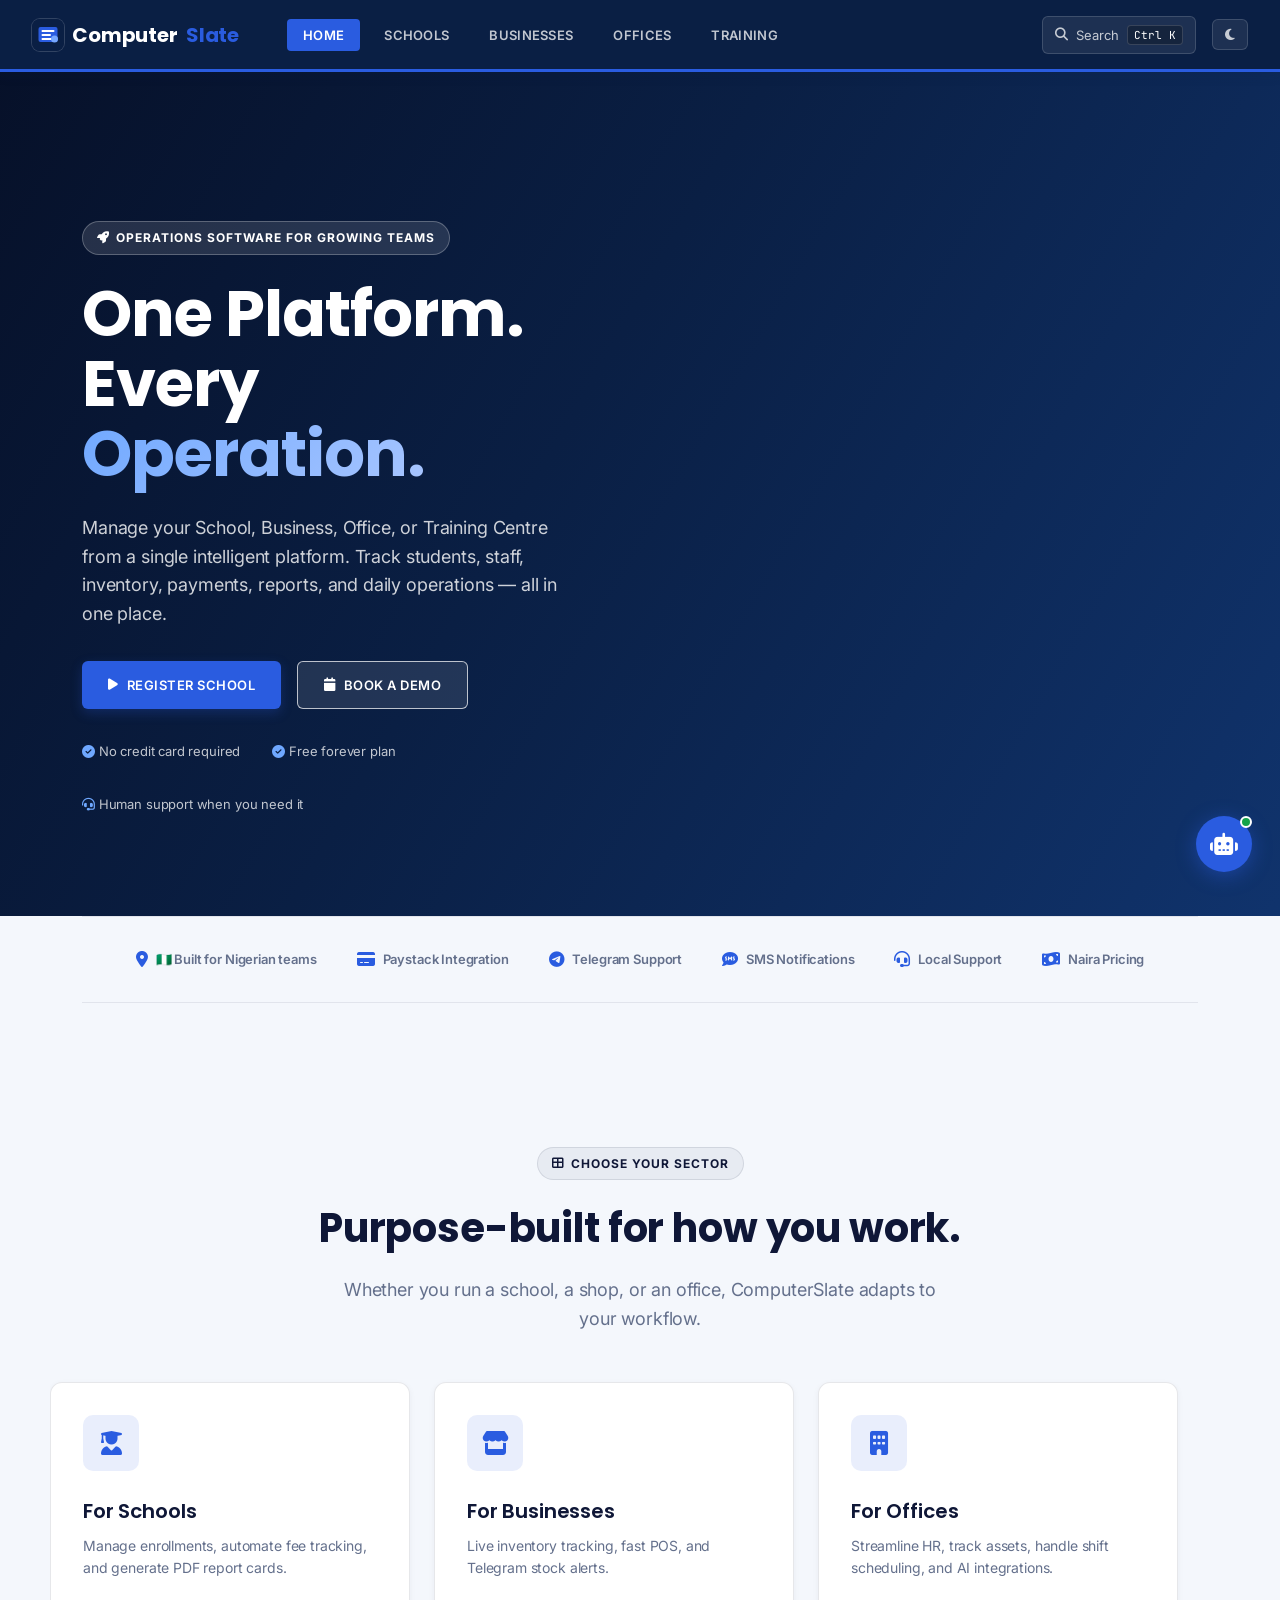
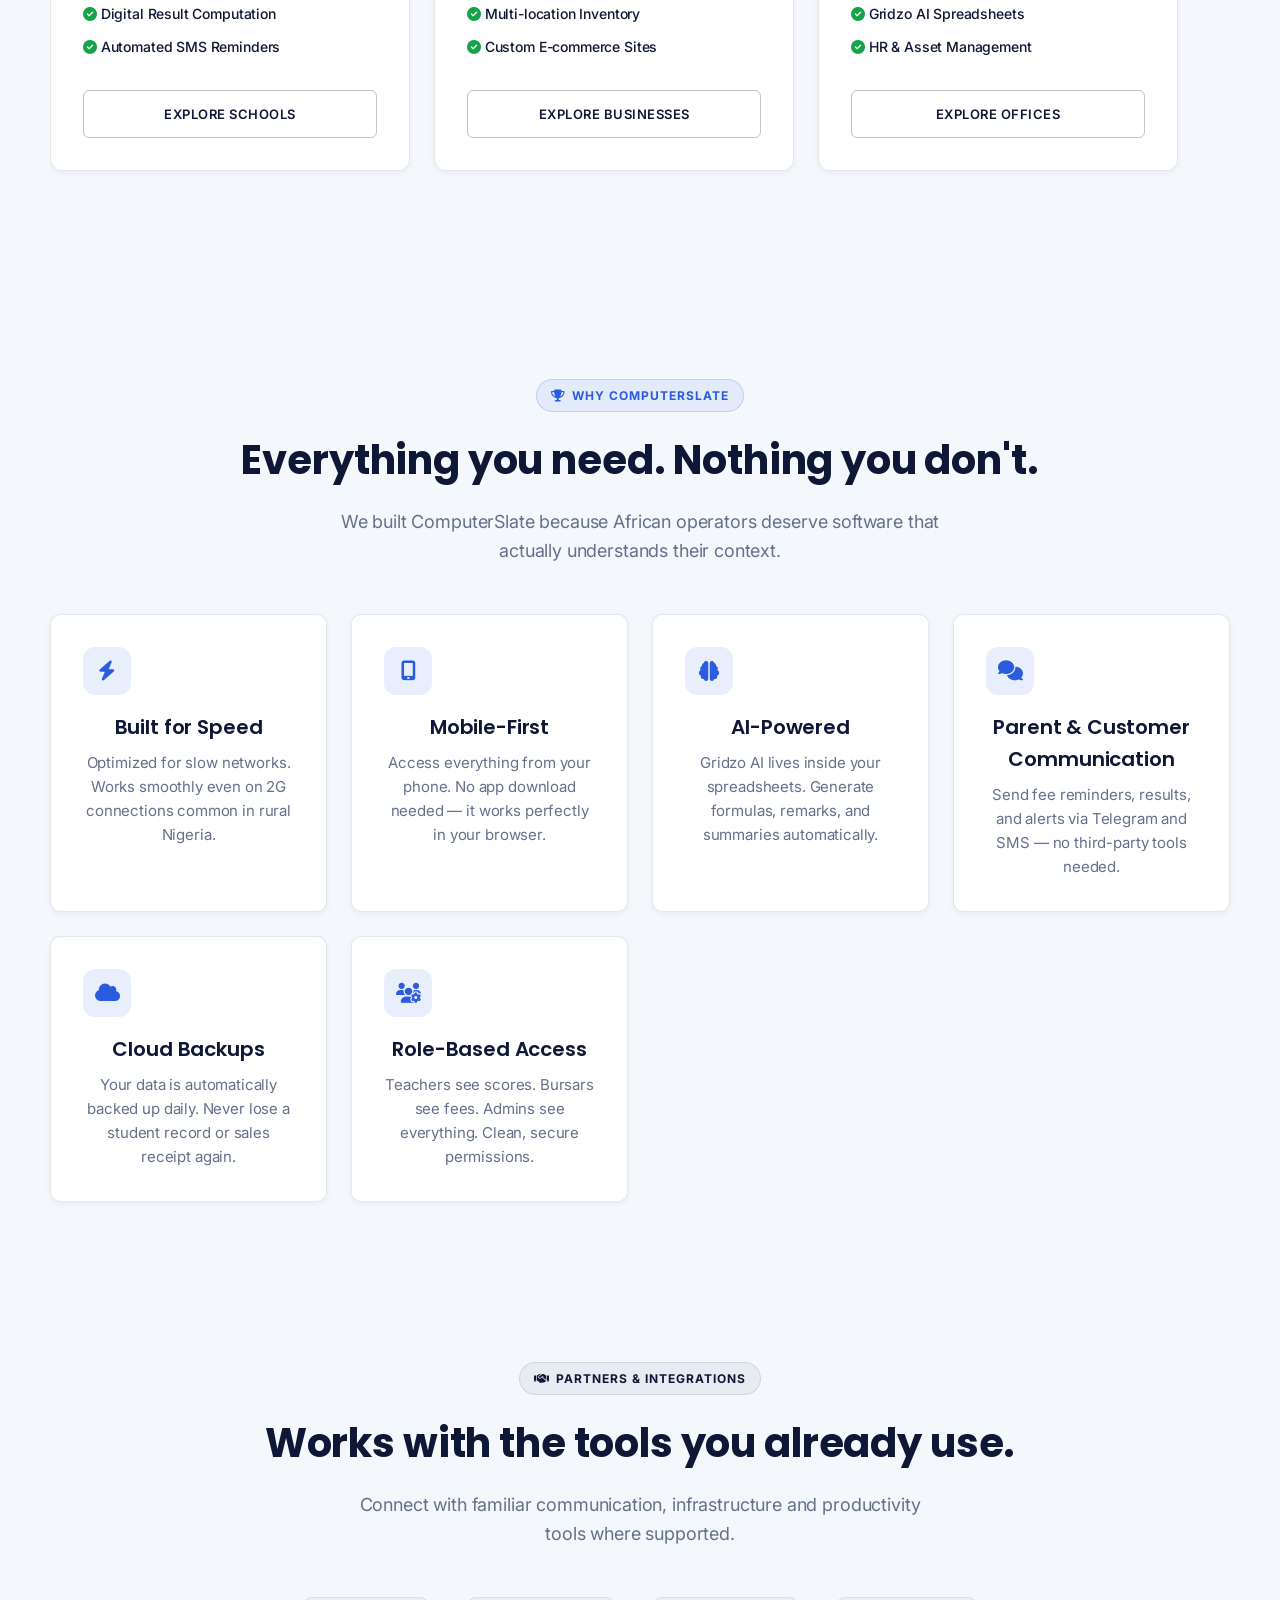
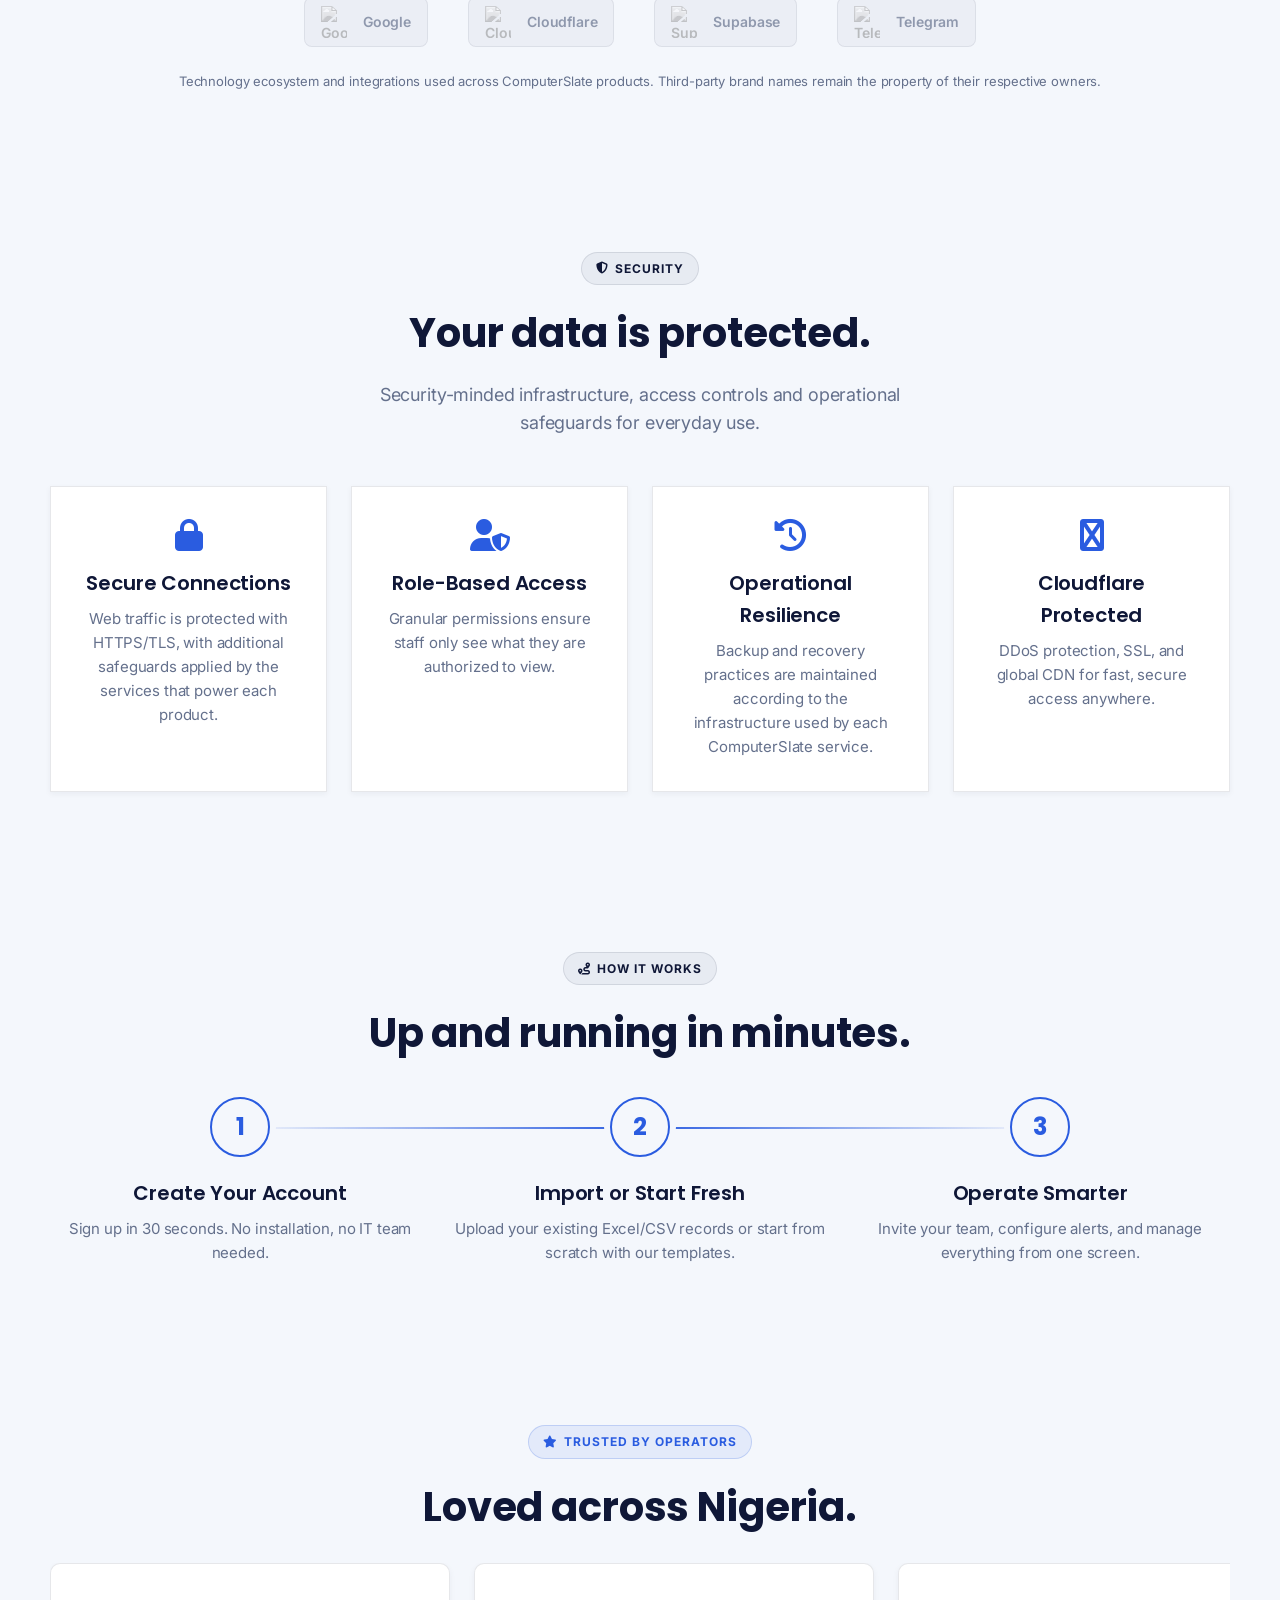
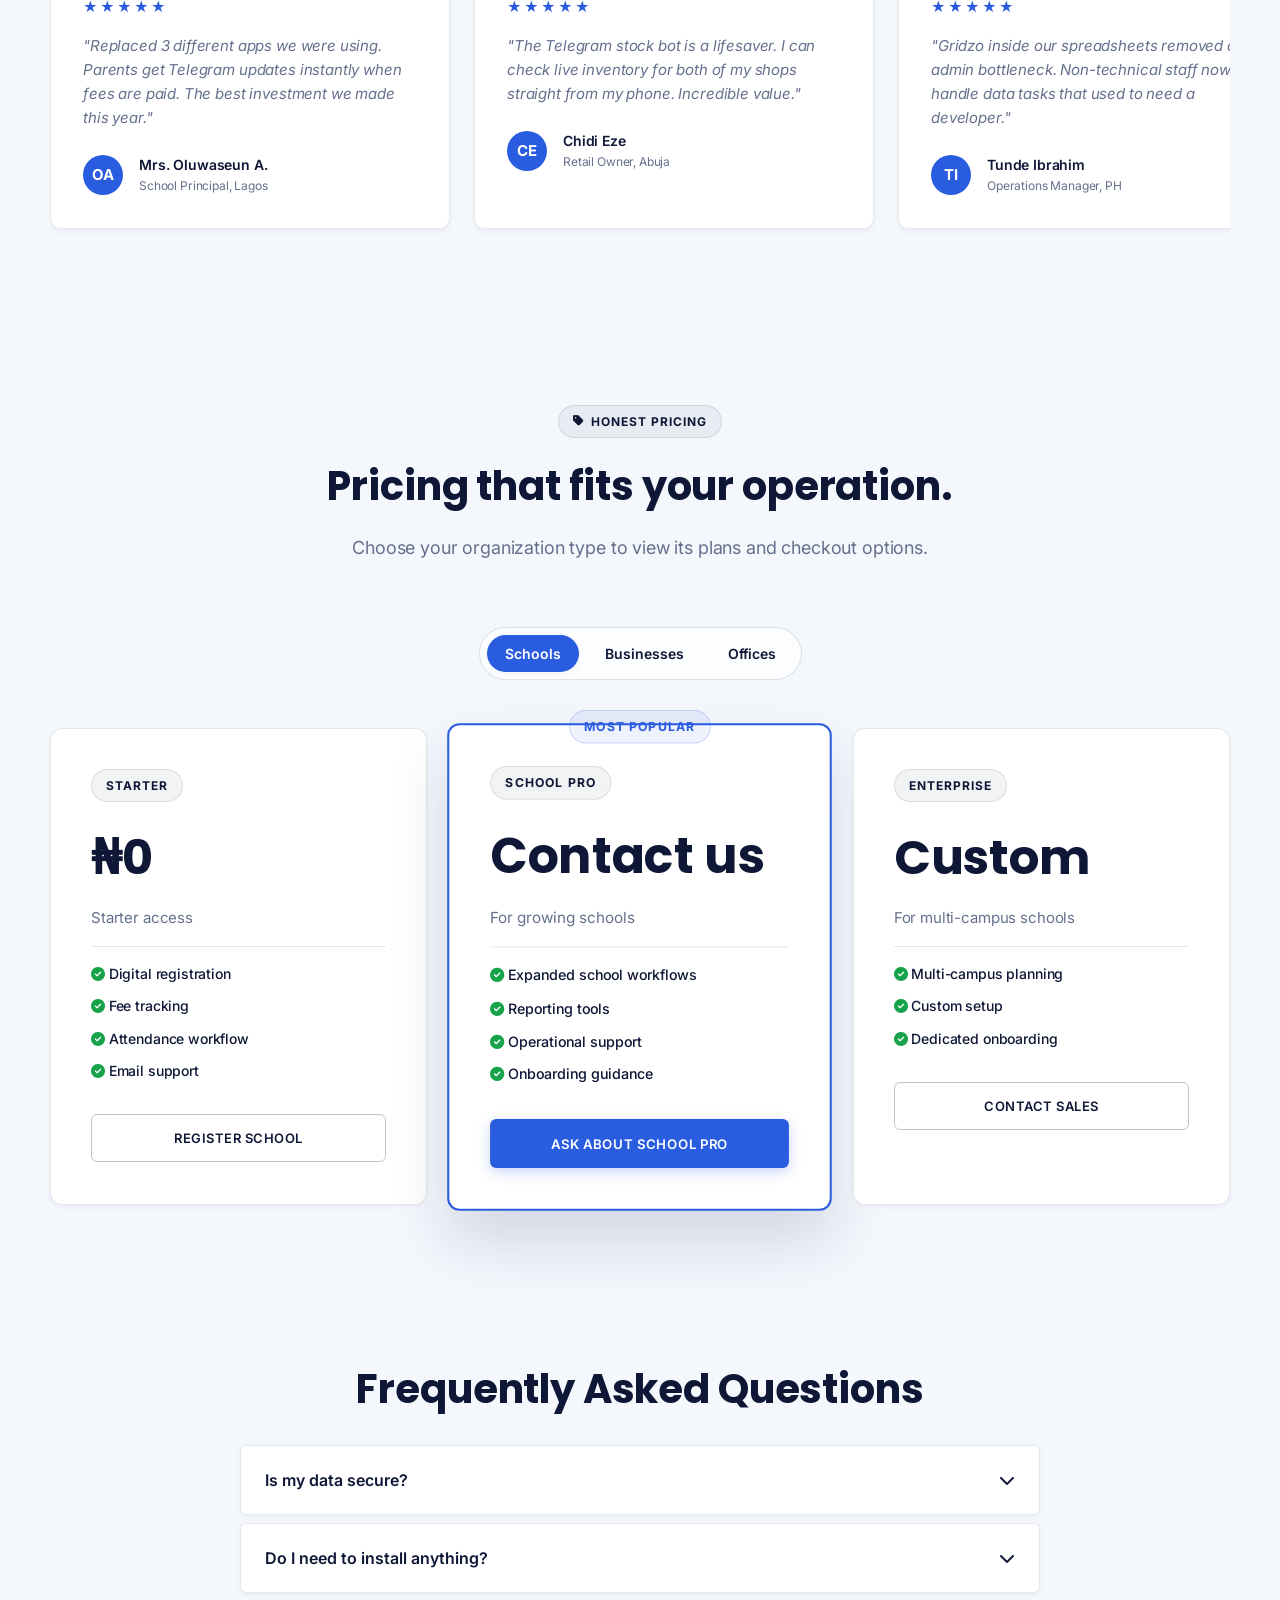
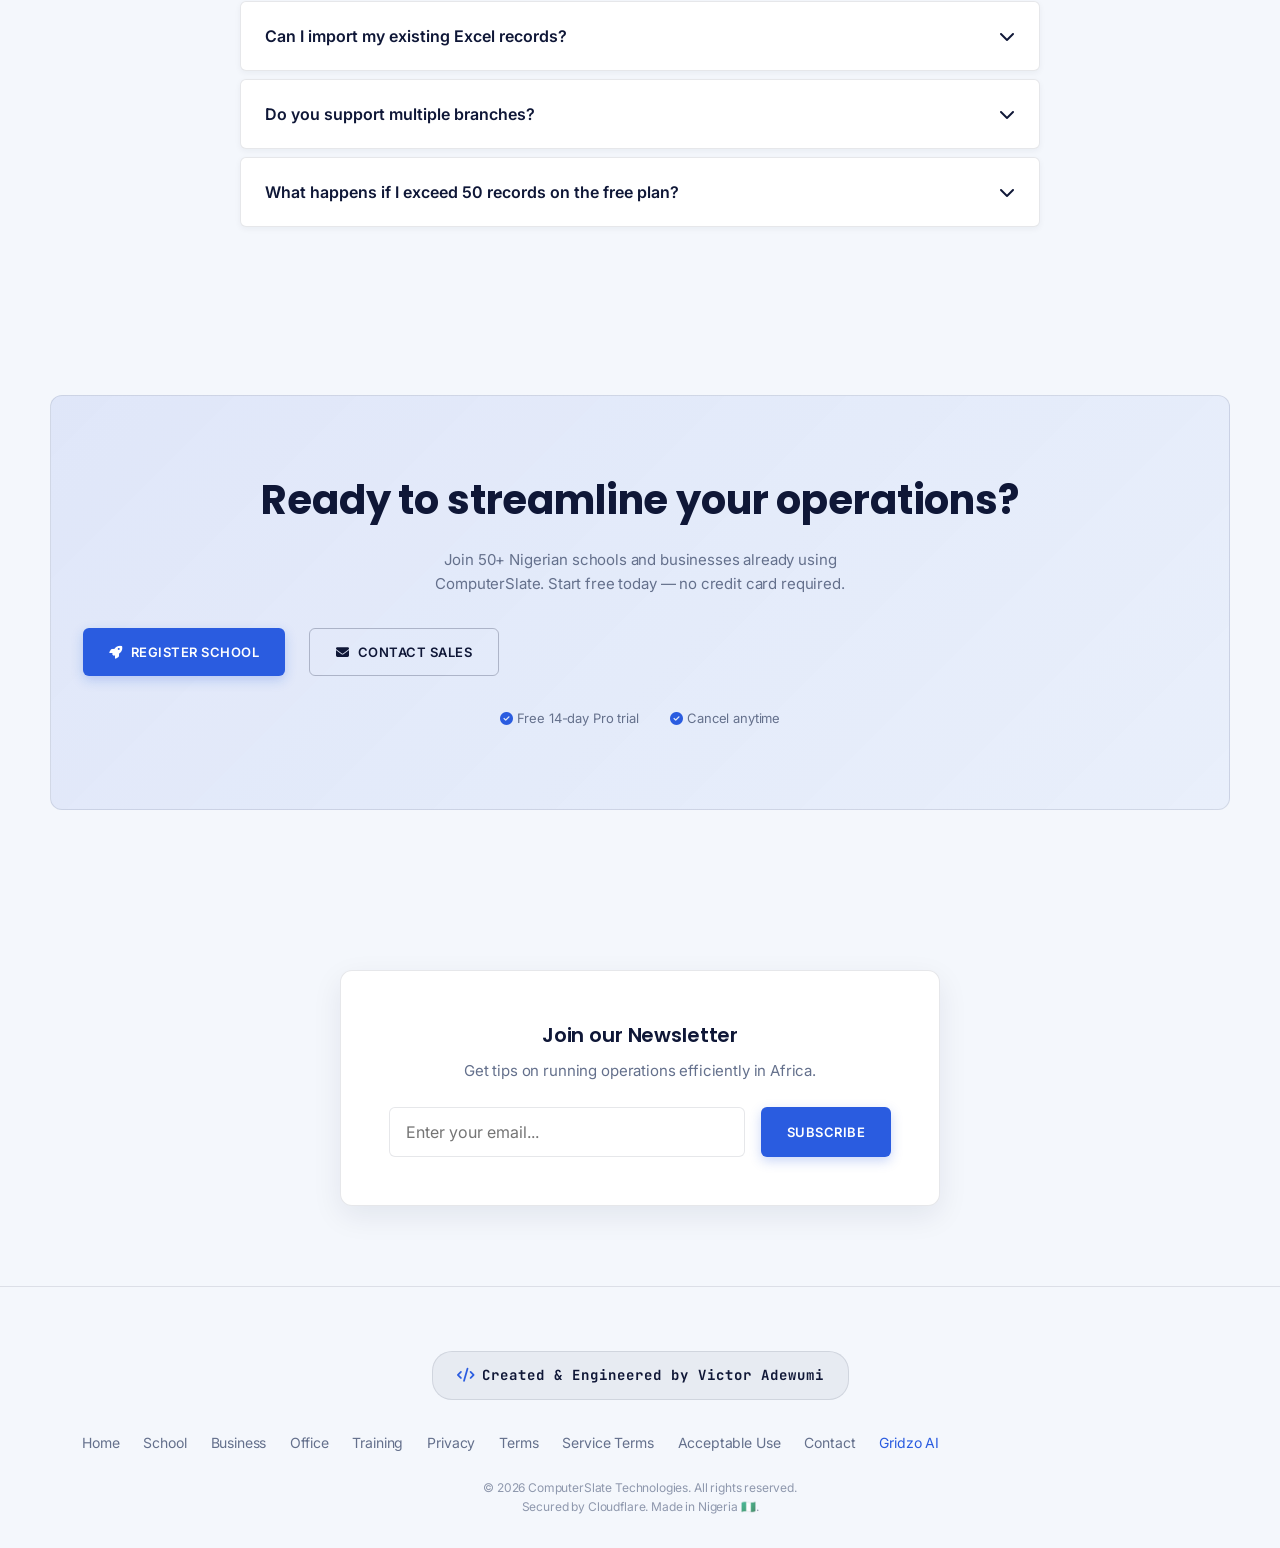
==== commit 101740e7: "fix category" ====
--- a/index.html
+++ b/index.html
@@ -213,15 +213,6 @@
 .trust-item { display: flex; align-items: center; gap: 8px; font-size: 13px; font-weight: 600; color: rgb(var(--rgb-muted)); }
 .trust-item i { color: var(--c-gold); font-size: 16px; }
 
-/* ── VIDEO SECTION ───────────────────────────────── */
-.video-section { position: relative; border-radius: var(--radius-lg); overflow: hidden; background: rgb(var(--rgb-surface)); border: 1px solid rgba(var(--rgb-border), 0.1); box-shadow: var(--shadow-lg); }
-.video-placeholder { aspect-ratio: 16/9; display: grid; place-items: center; position: relative; cursor: pointer; }
-.video-placeholder img { width: 100%; height: 100%; object-fit: cover; opacity: 0.9; }
-.video-overlay { position: absolute; inset: 0; display: flex; flex-direction: column; align-items: center; justify-content: center; background: rgba(0,0,0,0.3); transition: var(--transition); }
-.video-section:hover .video-overlay { background: rgba(0,0,0,0.45); }
-.play-btn { width: 80px; height: 80px; border-radius: 50%; background: var(--c-gold); color: #fff; display: grid; place-items: center; font-size: 24px; box-shadow: 0 0 0 12px rgba(42,92,224,0.2); transition: var(--transition); }
-.video-section:hover .play-btn { transform: scale(1.1); box-shadow: 0 0 0 20px rgba(42,92,224,0.15); }
-
 /* ── WHY CHOOSE / INTEGRATIONS ───────────────────── */
 .why-grid { display: grid; grid-template-columns: repeat(auto-fit, minmax(260px, 1fr)); gap: var(--space-3); }
 .why-card { padding: var(--space-4); border-radius: var(--radius-md); transition: var(--transition); }
@@ -430,13 +421,23 @@
 /* Product image carousels */
 .product-carousel{position:relative;overflow:hidden;background:#eef2f7;border-radius:8px}
 .product-carousel-track{display:flex;transition:transform .55s ease;will-change:transform}
-.product-carousel-track img{display:block;flex:0 0 100%;width:100%;height:auto;object-fit:cover}
+.product-carousel-track img{display:block;flex:0 0 100%;width:100%;height:260px;object-fit:contain;background:#f4f7fb}
 .carousel-arrow{position:absolute;top:50%;transform:translateY(-50%);width:34px;height:34px;border:0;border-radius:50%;background:rgba(10,31,68,.78);color:#fff;font-size:25px;line-height:1;cursor:pointer;z-index:2}
 .carousel-arrow.prev{left:12px}.carousel-arrow.next{right:12px}
 .carousel-dots{position:absolute;bottom:12px;left:0;right:0;display:flex;justify-content:center;gap:6px}
 .carousel-dots button{width:7px;height:7px;padding:0;border:0;border-radius:50%;background:rgba(255,255,255,.55);cursor:pointer}
 .carousel-dots button.active{background:#fff;transform:scale(1.25)}
 @media(prefers-reduced-motion:reduce){.product-carousel-track{transition:none}}
+
+/* Theme consistency and accessible assistant suggestions */
+[data-theme="dark"] .card-domain,[data-theme="dark"] .card-feat,[data-theme="dark"] .why-card,[data-theme="dark"] .highlight-box,[data-theme="dark"] .card-price,[data-theme="dark"] .media-window,[data-theme="dark"] .modal-content,[data-theme="dark"] .cmd-palette,[data-theme="dark"] .cs-agent-panel{background:rgb(var(--rgb-surface)) !important;color:rgb(var(--rgb-text));border-color:rgba(var(--rgb-border),.18)}
+[data-theme="dark"] .section,[data-theme="dark"] section,[data-theme="dark"] main{color:rgb(var(--rgb-text))}
+[data-theme="dark"] .cs-msg.bot{background:rgba(118,167,255,.10);color:rgb(var(--rgb-text));border-color:rgba(118,167,255,.22)}
+[data-theme="dark"] input,[data-theme="dark"] textarea,[data-theme="dark"] select{background:rgb(var(--rgb-bg));color:rgb(var(--rgb-text));border-color:rgba(var(--rgb-border),.25)}
+.cs-suggestion{display:flex;align-items:center;gap:8px;flex-wrap:wrap;margin-top:8px}
+.cs-suggestion a{display:inline-flex;align-items:center;padding:7px 11px;border:1px solid var(--c-gold);border-radius:999px;color:var(--c-gold);background:transparent;font-size:12px;font-weight:700;transition:background .2s,color .2s}
+.cs-suggestion a:hover,.cs-suggestion a:focus{background:var(--c-gold);color:#fff}
+.cs-suggestion button,.cs-inline-action{display:inline-flex;align-items:center;padding:7px 11px;border:1px solid var(--c-gold);border-radius:999px;color:var(--c-gold);background:transparent;font:inherit;font-size:12px;font-weight:700;cursor:pointer}.cs-suggestion button:hover,.cs-suggestion button:focus,.cs-inline-action:hover,.cs-inline-action:focus{background:var(--c-gold);color:#fff}
 </style>
 
 
@@ -461,6 +462,25 @@
 @media(max-width:900px){.product-hero,.product-split{grid-template-columns:1fr;gap:42px}.feature-grid-4{grid-template-columns:repeat(2,1fr)}.product-strip{grid-template-columns:repeat(2,1fr)}.product-strip>div:nth-child(2){border-right:0}.product-strip>div:nth-child(-n+2){border-bottom:1px solid #e5e7eb}.training-paths{grid-template-columns:1fr}.product-cta{display:block}.product-cta .btn{margin-top:20px}.training-note{align-items:flex-start;flex-wrap:wrap}.training-note .btn{margin-left:57px}}
 @media(max-width:560px){.product-hero{padding-top:55px;padding-bottom:50px}.product-hero h1,.training-hero h1{font-size:40px}.product-section{padding-top:72px;padding-bottom:72px}.feature-grid-4,.feature-grid-3{grid-template-columns:1fr}.product-strip{grid-template-columns:1fr}.product-strip>div{border-right:0!important;border-bottom:1px solid #e5e7eb}.product-strip>div:last-child{border-bottom:0}.product-split{padding-bottom:72px}.ai-example{grid-template-columns:1fr}.ai-example>i{transform:rotate(90deg);justify-self:center}.media-window img,.media-window.compact img{height:auto}.product-cta{padding:28px 24px}.training-note .btn{margin-left:0}}
 </style>
+
+<style id="professional-polish">
+/* ComputerSlate professional visual layer */
+body{letter-spacing:-.01em} .container{width:min(100% - 32px,1180px)}
+header,.navbar,.nav-shell{backdrop-filter:blur(18px);-webkit-backdrop-filter:blur(18px)}
+.btn,.product-actions a,button{transition:transform .22s ease,box-shadow .22s ease,background-color .22s ease,border-color .22s ease}
+.btn:hover,.product-actions a:hover,button:hover{transform:translateY(-2px)}
+.card-domain,.card-feat,.why-card,.highlight-box,.card-price,.product-feature,.training-card,.product-cta,.process-card,.office-points>div{transition:transform .25s ease,box-shadow .25s ease,border-color .25s ease}
+.card-domain:hover,.card-feat:hover,.why-card:hover,.product-feature:hover,.training-card:hover{transform:translateY(-4px);box-shadow:0 18px 45px rgba(16,36,62,.10)}
+.product-hero{min-height:560px}.product-hero h1{font-weight:750}.product-eyebrow{letter-spacing:.12em}
+.product-actions .btn{border-radius:9px;padding:13px 19px;font-weight:700}
+[data-theme="dark"] #view-school,[data-theme="dark"] #view-business,[data-theme="dark"] #view-office,[data-theme="dark"] #view-training{background:rgb(var(--rgb-bg));color:rgb(var(--rgb-text))}
+[data-theme="dark"] .product-hero h1,[data-theme="dark"] .training-hero h1,[data-theme="dark"] .section-intro h2,[data-theme="dark"] .split-copy h2,[data-theme="dark"] .product-cta h2{color:rgb(var(--rgb-text))}
+[data-theme="dark"] .product-lead,[data-theme="dark"] .section-intro p,[data-theme="dark"] .split-copy>p,[data-theme="dark"] .product-cta p{color:rgb(var(--rgb-muted))}
+[data-theme="dark"] .product-feature,[data-theme="dark"] .training-card,[data-theme="dark"] .product-cta,[data-theme="dark"] .process-card,[data-theme="dark"] .office-points>div,[data-theme="dark"] .ai-example>div,[data-theme="dark"] .training-note{background:rgb(var(--rgb-surface));border-color:rgba(var(--rgb-border),.18)}
+[data-theme="dark"] .product-feature h3,[data-theme="dark"] .training-card h2,[data-theme="dark"] .process-card strong,[data-theme="dark"] .office-points strong,[data-theme="dark"] .training-note strong{color:rgb(var(--rgb-text))}
+[data-theme="dark"] .product-feature p,[data-theme="dark"] .training-card p,[data-theme="dark"] .process-card span,[data-theme="dark"] .office-points span,[data-theme="dark"] .training-note p{color:rgb(var(--rgb-muted))}
+@media(max-width:560px){.container{width:min(100% - 24px,1180px)}.product-hero{min-height:auto}.title-xl{letter-spacing:-.7px}}
+</style>
 </head>
 <body>
 
@@ -639,7 +659,7 @@
     <div class="integrations-row" style="margin-top: var(--space-6);">
       <div class="int-placeholder"><img class="partner-logo" src="https://cdn.simpleicons.org/google/4285F4" alt="Google">Google</div>
       <div class="int-placeholder"><img class="partner-logo" src="https://cdn.simpleicons.org/cloudflare/F38020" alt="Cloudflare">Cloudflare</div>
-      <div class="int-placeholder"><img class="partner-logo" src="https://cdn.simpleicons.org/appwrite/FD366E" alt="Appwrite">Appwrite</div>
+      <div class="int-placeholder"><img class="partner-logo" src="https://cdn.simpleicons.org/supabase/3ECF8E" alt="Supabase">Supabase</div>
       <div class="int-placeholder"><img class="partner-logo" src="https://cdn.simpleicons.org/telegram/26A5E4" alt="Telegram">Telegram</div>
     </div>
     <p class="text-muted" style="margin-top: var(--space-3); font-size: 13px;">Technology ecosystem and integrations used across ComputerSlate products. Third-party brand names remain the property of their respective owners.</p>
@@ -822,7 +842,7 @@
       <div class="product-hero-media">
         <div class="media-window">
           <div class="window-bar"><span></span><span></span><span></span><b>School dashboard</b></div>
-          <div class="product-carousel" data-carousel="school"><div class="product-carousel-track"><img src="images/school-dashboard.png" alt="ComputerSlate school dashboard" loading="lazy"><img src="images/school-cbt.png" alt="ComputerSlate school CBT interface" loading="lazy"></div><button class="carousel-arrow prev" aria-label="Previous school image">‹</button><button class="carousel-arrow next" aria-label="Next school image">›</button><div class="carousel-dots" aria-label="School image slides"></div></div>
+          <div class="product-carousel" data-carousel="school"><div class="product-carousel-track"><img src="images/school-dashboard.png" alt="ComputerSlate school dashboard" onerror="this.onerror=null;this.src='photo.jpg';"><img src="images/school-cbt.png" alt="ComputerSlate school CBT interface" onerror="this.onerror=null;this.src='photo.jpg';"><img src="images/school-overview.png" alt="ComputerSlate school overview" onerror="this.onerror=null;this.src='photo.jpg';"><img src="images/school-exams.png" alt="ComputerSlate school examinations" onerror="this.onerror=null;this.src='photo.jpg';"><img src="images/school-cbt.png" alt="School assessment workspace"></div><button class="carousel-arrow prev" aria-label="Previous school image">‹</button><button class="carousel-arrow next" aria-label="Next school image">›</button><div class="carousel-dots" aria-label="School image slides"></div></div>
         </div>
       </div>
     </section>
@@ -846,7 +866,7 @@
 
     <section class="product-split container">
       <div class="split-copy"><span class="product-eyebrow">See it in action</span><h2>A school portal that feels simple, even when the school isn't.</h2><p>Teachers see what they need. Administrators get the bigger picture. Parents receive timely updates. Everyone works from the same records.</p><ul class="check-list"><li><i class="fas fa-check"></i> Role-based dashboards and permissions</li><li><i class="fas fa-check"></i> Payments, reminders and balances in one place</li><li><i class="fas fa-check"></i> Report cards and academic records ready when you need them</li><li><i class="fas fa-check"></i> AI assistance for summaries, reminders and school insights</li></ul></div>
-      <div class="split-media"><div class="media-window compact"><div class="window-bar"><span></span><span></span><span></span><b>CBT examinations</b></div><img src="images/school-cbt.png" alt="ComputerSlate CBT examination interface" loading="lazy"></div></div>
+      <div class="split-media"><div class="media-window compact"><div class="window-bar"><span></span><span></span><span></span><b>CBT examinations</b></div><img src="images/school-cbt.png" alt="ComputerSlate CBT examination interface" loading="lazy" onerror="this.onerror=null;this.src='photo.jpg';"></div></div>
     </section>
 
     <section class="product-cta container"><div><span class="product-eyebrow">Ready when you are</span><h2>Give your school one place to work.</h2><p>Start with the tools you need today and expand as your school grows.</p></div><button class="btn btn-primary" onclick="App.UI.Modals.open('salesModal')">Talk to our team <i class="fas fa-arrow-right"></i></button></section>
@@ -860,7 +880,7 @@
   <div class="product-page product-business">
     <section class="product-hero container">
       <div class="product-hero-copy"><div class="product-eyebrow"><span class="eyebrow-dot"></span> Business & retail</div><h1>Know what your business has, sells and <span>earns.</span></h1><p class="product-lead">Bring stock, sales, expenses and your digital storefront into a workflow your team can actually use.</p><div class="product-actions"><button class="btn btn-primary" onclick="App.UI.Modals.open('salesModal')">Build for my business <i class="fas fa-arrow-right"></i></button><button class="btn btn-outline" onclick="App.UI.showToast('Demo request received','success')">View the workflow</button></div><div class="product-proof"><i class="fas fa-check-circle"></i> Inventory visibility <span>•</span><i class="fas fa-check-circle"></i> Sales reporting <span>•</span><i class="fas fa-check-circle"></i> Multi-location ready</div></div>
-      <div class="product-hero-media"><div class="media-window dark-window"><div class="window-bar"><span></span><span></span><span></span><b>Business expenses</b></div><div class="product-carousel" data-carousel="business"><div class="product-carousel-track"><img src="images/business-expenses.png" alt="Business expenses dashboard" loading="lazy"><img src="images/school-dashboard.png" alt="Business operations dashboard" loading="lazy"></div><button class="carousel-arrow prev" aria-label="Previous business image">‹</button><button class="carousel-arrow next" aria-label="Next business image">›</button><div class="carousel-dots" aria-label="Business image slides"></div></div></div></div>
+      <div class="product-hero-media"><div class="media-window dark-window"><div class="window-bar"><span></span><span></span><span></span><b>Business expenses</b></div><div class="product-carousel" data-carousel="business"><div class="product-carousel-track"><img src="images/business-expenses.png" alt="Business expenses dashboard" onerror="this.onerror=null;this.src='photo.jpg';"><img src="images/business-overview.png" alt="Business operations overview" onerror="this.onerror=null;this.src='photo.jpg';"><img src="images/business-expenses.png" alt="Business finance workspace"></div><button class="carousel-arrow prev" aria-label="Previous business image">‹</button><button class="carousel-arrow next" aria-label="Next business image">›</button><div class="carousel-dots" aria-label="Business image slides"></div></div></div></div>
     </section>
     <section class="product-strip container"><div><strong>Stock</strong><span>Know what's on the shelf</span></div><div><strong>Sales</strong><span>See what's moving</span></div><div><strong>Expenses</strong><span>Track where money goes</span></div><div><strong>Website</strong><span>Sell beyond the shop</span></div></section>
     <section class="product-section container"><div class="section-intro"><span class="product-eyebrow">Built around the operation</span><h2>Less guessing. More control.</h2><p>Give owners and staff the information they need without forcing them through complicated enterprise software.</p></div><div class="feature-grid feature-grid-3"><article class="product-feature"><div class="feature-number">01</div><i class="fas fa-boxes-stacked"></i><h3>Live inventory</h3><p>Keep stock counts visible across locations and update quantities as sales happen.</p><span>Inventory control</span></article><article class="product-feature"><div class="feature-number">02</div><i class="fas fa-cash-register"></i><h3>Fast POS</h3><p>Give cashiers a straightforward checkout flow with receipts and a clear sales record.</p><span>Point of sale</span></article><article class="product-feature"><div class="feature-number">03</div><i class="fas fa-chart-line"></i><h3>Sales analytics</h3><p>Understand best sellers, daily performance, expenses and margins without digging through spreadsheets.</p><span>Reporting</span></article></div></section>
@@ -876,7 +896,7 @@
   <div class="product-page product-office">
     <section class="product-hero container">
       <div class="product-hero-copy"><div class="product-eyebrow"><span class="eyebrow-dot"></span> Office management</div><h1>Make everyday office work <span>move faster.</span></h1><p class="product-lead">Connect people, documents, assets and routine workflows — with AI that helps staff get work done instead of getting in the way.</p><div class="product-actions"><button class="btn btn-primary" onclick="App.Redirects.go('gridzo')">Try Gridzo AI <i class="fas fa-arrow-up-right-from-square"></i></button><button class="btn btn-outline" onclick="App.UI.Modals.open('salesModal')">Plan an office setup</button></div><div class="product-proof"><i class="fas fa-check-circle"></i> HR & staff <span>•</span><i class="fas fa-check-circle"></i> Assets <span>•</span><i class="fas fa-check-circle"></i> Invoicing <span>•</span><i class="fas fa-check-circle"></i> AI</div></div>
-      <div class="product-hero-media"><div class="media-window dark-window"><div class="window-bar"><span></span><span></span><span></span><b>Gridzo AI</b></div><div class="product-carousel" data-carousel="office"><div class="product-carousel-track"><img src="images/office-ai.png" alt="Gridzo AI spreadsheet assistant" loading="lazy"><img src="images/business-expenses.png" alt="Office finance workspace" loading="lazy"></div><button class="carousel-arrow prev" aria-label="Previous office image">‹</button><button class="carousel-arrow next" aria-label="Next office image">›</button><div class="carousel-dots" aria-label="Office image slides"></div></div></div></div>
+      <div class="product-hero-media"><div class="media-window dark-window"><div class="window-bar"><span></span><span></span><span></span><b>Gridzo AI</b></div><div class="product-carousel" data-carousel="office"><div class="product-carousel-track"><img src="images/office-ai.png" alt="Gridzo AI spreadsheet assistant" onerror="this.onerror=null;this.src='photo.jpg';"><img src="images/office-workspace.png" alt="Office workspace" onerror="this.onerror=null;this.src='photo.jpg';"><img src="images/office-reports.png" alt="Office reports workspace" onerror="this.onerror=null;this.src='photo.jpg';"><img src="images/office-ai.png" alt="Office productivity assistant"></div><button class="carousel-arrow prev" aria-label="Previous office image">‹</button><button class="carousel-arrow next" aria-label="Next office image">›</button><div class="carousel-dots" aria-label="Office image slides"></div></div></div></div>
     </section>
     <section class="product-strip container"><div><strong>People</strong><span>Staff records & roles</span></div><div><strong>Assets</strong><span>Assignments & condition</span></div><div><strong>Invoices</strong><span>Paid, pending & overdue</span></div><div><strong>AI</strong><span>Work directly in your data</span></div></section>
     <section class="product-section container"><div class="section-intro"><span class="product-eyebrow">One office, fewer loose ends</span><h2>The systems behind a well-run office.</h2><p>Keep routine information organised and give your team simple tools for the work that usually gets lost in emails and spreadsheets.</p></div><div class="feature-grid feature-grid-3"><article class="product-feature"><div class="feature-number">01</div><i class="fas fa-users"></i><h3>HR & employee hub</h3><p>Maintain a central staff directory with roles, contact details and essential employee information.</p><span>People operations</span></article><article class="product-feature"><div class="feature-number">02</div><i class="fas fa-laptop"></i><h3>Asset management</h3><p>Know who has each laptop, vehicle, key or other company asset and when it is due back.</p><span>Company assets</span></article><article class="product-feature"><div class="feature-number">03</div><i class="fas fa-file-invoice-dollar"></i><h3>Client invoicing</h3><p>Create professional invoices and keep paid, pending and overdue accounts visible.</p><span>Finance workflow</span></article></div></section>
@@ -1070,11 +1090,6 @@
 
     openImage(img) { const lightbox = document.getElementById('imageLightbox'); const preview = document.getElementById('imagePreview'); if (lightbox && preview) { preview.src = img.currentSrc || img.src; preview.alt = img.alt || 'Image preview'; lightbox.classList.add('active'); } },
     closeImage() { document.getElementById('imageLightbox')?.classList.remove('active'); },
-
-    scrollToVideo() {
-      const el = document.getElementById('videoSection');
-      if(el) el.scrollIntoView({ behavior: 'smooth' });
-    },
 
     updateNavIndicator(route) {
       const btns = document.querySelectorAll('.nav-btn');
@@ -1348,18 +1363,18 @@
 {test:/\b(price|pricing|cost|plan|subscription|how much)\b/i,reply:"Current plan information is shown on this website. For a formal quote or organisation-specific pricing, contact admin@computerslate.com.ng."},
 {test:/\b(contact|support|help|email|human|sales|demo)\b/i,reply:"You can reach ComputerSlate at admin@computerslate.com.ng. Tell the team whether you need School, Business, Office or Training support."},
 {test:/\b(privacy|terms|legal|data|acceptable use)\b/i,reply:"You can review Privacy, Terms, Service Terms and Acceptable Use from the website footer. For a legal or data request, contact admin@computerslate.com.ng."},
-{test:/\b(partner|integration|cloudflare|google|appwrite|telegram)\b/i,reply:"ComputerSlate uses and integrates with established technology services where appropriate. Third-party brand names remain the property of their respective owners."}
+{test:/\b(partner|integration|cloudflare|google|supabase|telegram)\b/i,reply:"ComputerSlate uses and integrates with established technology services where appropriate. Third-party brand names remain the property of their respective owners."}
 ];
-let history=[],suggestionIdx=0,firstOpen=true,sugTimer,aiAvailable=false;
+let history=[],suggestionIdx=0,firstOpen=true,sugTimer,inactivityTimer,aiAvailable=false;
 const panel=document.getElementById('cs-agent-panel'),messages=document.getElementById('cs-agent-messages'),input=document.getElementById('cs-agent-input'),status=document.getElementById('cs-agent-status');
 function escapeText(text){return String(text||'').replace(/[&<>"']/g,c=>({'&':'&amp;','<':'&lt;','>':'&gt;','"':'&quot;',"'":'&#039;'}[c]));}
-function appendMsg(text,role){const el=document.createElement('div');el.className=`cs-msg ${role}`;if(role==='user'){el.textContent=text}else{let safe=escapeText(text).replace(/\[NAV:([\w]+)\]/g,(_,r)=>`<a href="#${r}" onclick="CSAgent.navigate('${r}');return false;">Go to ${r.charAt(0).toUpperCase()+r.slice(1)}</a>`).replace(/\[OPEN:(https?:\/\/[^\]]+)\]/g,(_,u)=>`<a href="${u}" target="_blank" rel="noopener">Open ${u.replace(/https?:\/\//,'').replace(/\/$/,'')}</a>`).replace(/admin@computerslate\.com\.ng/g,'<a href="mailto:admin@computerslate.com.ng">admin@computerslate.com.ng</a>');el.innerHTML=safe}messages.appendChild(el);messages.scrollTop=messages.scrollHeight;return el}
-function typing(){const el=document.createElement('div');el.className='cs-msg bot typing';el.textContent='Thinking…';messages.appendChild(el);messages.scrollTop=messages.scrollHeight;return el}
-function ruleReply(msg){const m=RULES.find(r=>r.test.test(msg));return m?m.reply:"I can help with School, Business, Office, Training, account access or support. Try asking “school login”, “register a school”, “business tools”, “office tools” or “training”."}
+function appendMsg(text,role,allowMarkup=false){const el=document.createElement('div');el.className=`cs-msg ${role}`;if(role==='user'){el.textContent=text}else{let safe=(allowMarkup?String(text||''):escapeText(text)).replace(/\[NAV:([\w]+)\]/g,(_,r)=>`<button type="button" class="cs-inline-action" data-nav="${r}">Go to ${r.charAt(0).toUpperCase()+r.slice(1)}</button>`).replace(/\[OPEN:(https?:\/\/[^\]]+)\]/g,(_,u)=>`<a href="${u}" target="_blank" rel="noopener noreferrer">Open ${u.replace(/https?:\/\//,'').replace(/\/$/,'')}</a>`).replace(/admin@computerslate\.com\.ng/g,'<a href="mailto:admin@computerslate.com.ng">admin@computerslate.com.ng</a>');el.innerHTML=safe}messages.appendChild(el);messages.scrollTop=messages.scrollHeight;return el}
+function relatedSuggestion(msg){let html;if(/school|student|teacher|result|fee/i.test(msg))html='Suggestion: explore School tools <span class="cs-suggestion"><button type="button" data-nav="school">Explore School</button><a href="https://school.computerslate.com.ng/auth" target="_blank" rel="noopener noreferrer">School login</a></span>';else if(/business|sales|stock|shop|inventory/i.test(msg))html='Suggestion: explore Business tools <span class="cs-suggestion"><button type="button" data-nav="business">Explore Business</button></span>';else if(/office|staff|hr|invoice|asset/i.test(msg))html='Suggestion: explore Office tools <span class="cs-suggestion"><button type="button" data-nav="office">Explore Office</button></span>';else if(/train|learn|course|skill/i.test(msg))html='Suggestion: continue learning <span class="cs-suggestion"><a href="https://training.computerslate.com.ng/" target="_blank" rel="noopener noreferrer">Open Training</a></span>';else html='Suggestion: choose a product <span class="cs-suggestion"><button type="button" data-nav="school">School</button><button type="button" data-nav="business">Business</button><button type="button" data-nav="office">Office</button></span>';return html}
+messages.addEventListener('click',function(e){const action=e.target.closest('[data-nav]');if(action){e.preventDefault();CSAgent.navigate(action.dataset.nav)}});
 const AI_PROXY_URL='https://ai-proxy.byteforge11-516.workers.dev/',PROXY_TOKEN='SlateAppSecret2026';
 async function checkAIStatus(){const badge=document.getElementById('cs-agent-badge');if(badge)badge.style.background='#64708C';try{const r=await fetch(AI_PROXY_URL,{method:'GET',headers:{'X-Slate-Token':PROXY_TOKEN}});const d=await r.json();aiAvailable=Boolean(r.ok&&d.status==='active')}catch(_){aiAvailable=false}if(badge)badge.style.background='#16A34A';if(status)status.textContent=aiAvailable?'ComputerSlate Assistant • AI connected':'ComputerSlate Assistant • Ready'}
-async function ask(msg){history.push({role:'user',content:msg});if(!aiAvailable){const reply=ruleReply(msg);history.push({role:'assistant',content:reply});appendMsg(reply,'bot');return}const t=typing();try{const r=await fetch(AI_PROXY_URL,{method:'POST',headers:{'Content-Type':'application/json','X-Slate-Token':PROXY_TOKEN},body:JSON.stringify({system:SYSTEM_PROMPT,messages:history.slice(-10)})});const d=await r.json();if(!r.ok||!d.reply)throw new Error('AI unavailable');history.push({role:'assistant',content:d.reply});t.remove();appendMsg(d.reply,'bot')}catch(_){aiAvailable=false;if(status)status.textContent='ComputerSlate Assistant • Ready';t.remove();const reply=ruleReply(msg);history.push({role:'assistant',content:reply});appendMsg(reply,'bot')}}
-window.CSAgent={open(){panel.classList.add('open');clearTimeout(sugTimer);if(firstOpen){firstOpen=false;appendMsg(SUGGESTIONS[suggestionIdx],'bot')}setTimeout(()=>input.focus(),150)},close(){panel.classList.remove('open');clearTimeout(sugTimer);sugTimer=setTimeout(()=>CSAgent.suggest(),30000)},suggest(){if(panel.classList.contains('open'))return;suggestionIdx=(suggestionIdx+1)%SUGGESTIONS.length;messages.innerHTML='';history=[];firstOpen=false;appendMsg(SUGGESTIONS[suggestionIdx],'bot')},send(){const text=input.value.trim();if(!text)return;appendMsg(text,'user');input.value='';ask(text)},navigate(route){if(window.App&&App.Router)App.Router.navigate(route);CSAgent.close()}};
+async function ask(msg){history.push({role:'user',content:msg});if(!aiAvailable){const reply=ruleReply(msg);history.push({role:'assistant',content:reply});appendMsg(reply,'bot');appendMsg(relatedSuggestion(msg),'bot',true);return}const t=typing();try{const r=await fetch(AI_PROXY_URL,{method:'POST',headers:{'Content-Type':'application/json','X-Slate-Token':PROXY_TOKEN},body:JSON.stringify({system:SYSTEM_PROMPT,messages:history.slice(-10)})});const d=await r.json();if(!r.ok||!d.reply)throw new Error('AI unavailable');history.push({role:'assistant',content:d.reply});t.remove();appendMsg(d.reply,'bot');appendMsg(relatedSuggestion(msg),'bot',true)}catch(_){aiAvailable=false;if(status)status.textContent='ComputerSlate Assistant • Ready';t.remove();const reply=ruleReply(msg);history.push({role:'assistant',content:reply});appendMsg(reply,'bot');appendMsg(relatedSuggestion(msg),'bot')}}
+window.CSAgent={open(){panel.classList.add('open');clearTimeout(sugTimer);if(firstOpen){firstOpen=false;appendMsg(SUGGESTIONS[suggestionIdx],'bot')}setTimeout(()=>input.focus(),150)},close(){panel.classList.remove('open');clearTimeout(sugTimer);clearTimeout(inactivityTimer);sugTimer=setTimeout(()=>CSAgent.suggest(),30000)},suggest(){if(panel.classList.contains('open')||document.querySelector('.cs-idle-suggestion'))return;const el=appendMsg('Need a hand? Here is one useful next step:','bot');el.classList.add('cs-idle-suggestion');el.insertAdjacentHTML('beforeend',relatedSuggestion(history.length?history[history.length-1].content:''));},send(){const text=input.value.trim();if(!text)return;appendMsg(text,'user');input.value='';clearTimeout(inactivityTimer);ask(text);inactivityTimer=setTimeout(()=>{if(!panel.classList.contains('open'))CSAgent.suggest();else appendMsg('Suggestion: Would you like help choosing a ComputerSlate product or opening a portal?','bot')},30000)},navigate(route){if(window.App&&App.Router)App.Router.navigate(route);CSAgent.close()}};
 checkAIStatus();sugTimer=setTimeout(()=>CSAgent.suggest(),30000);
 })();
 </script>
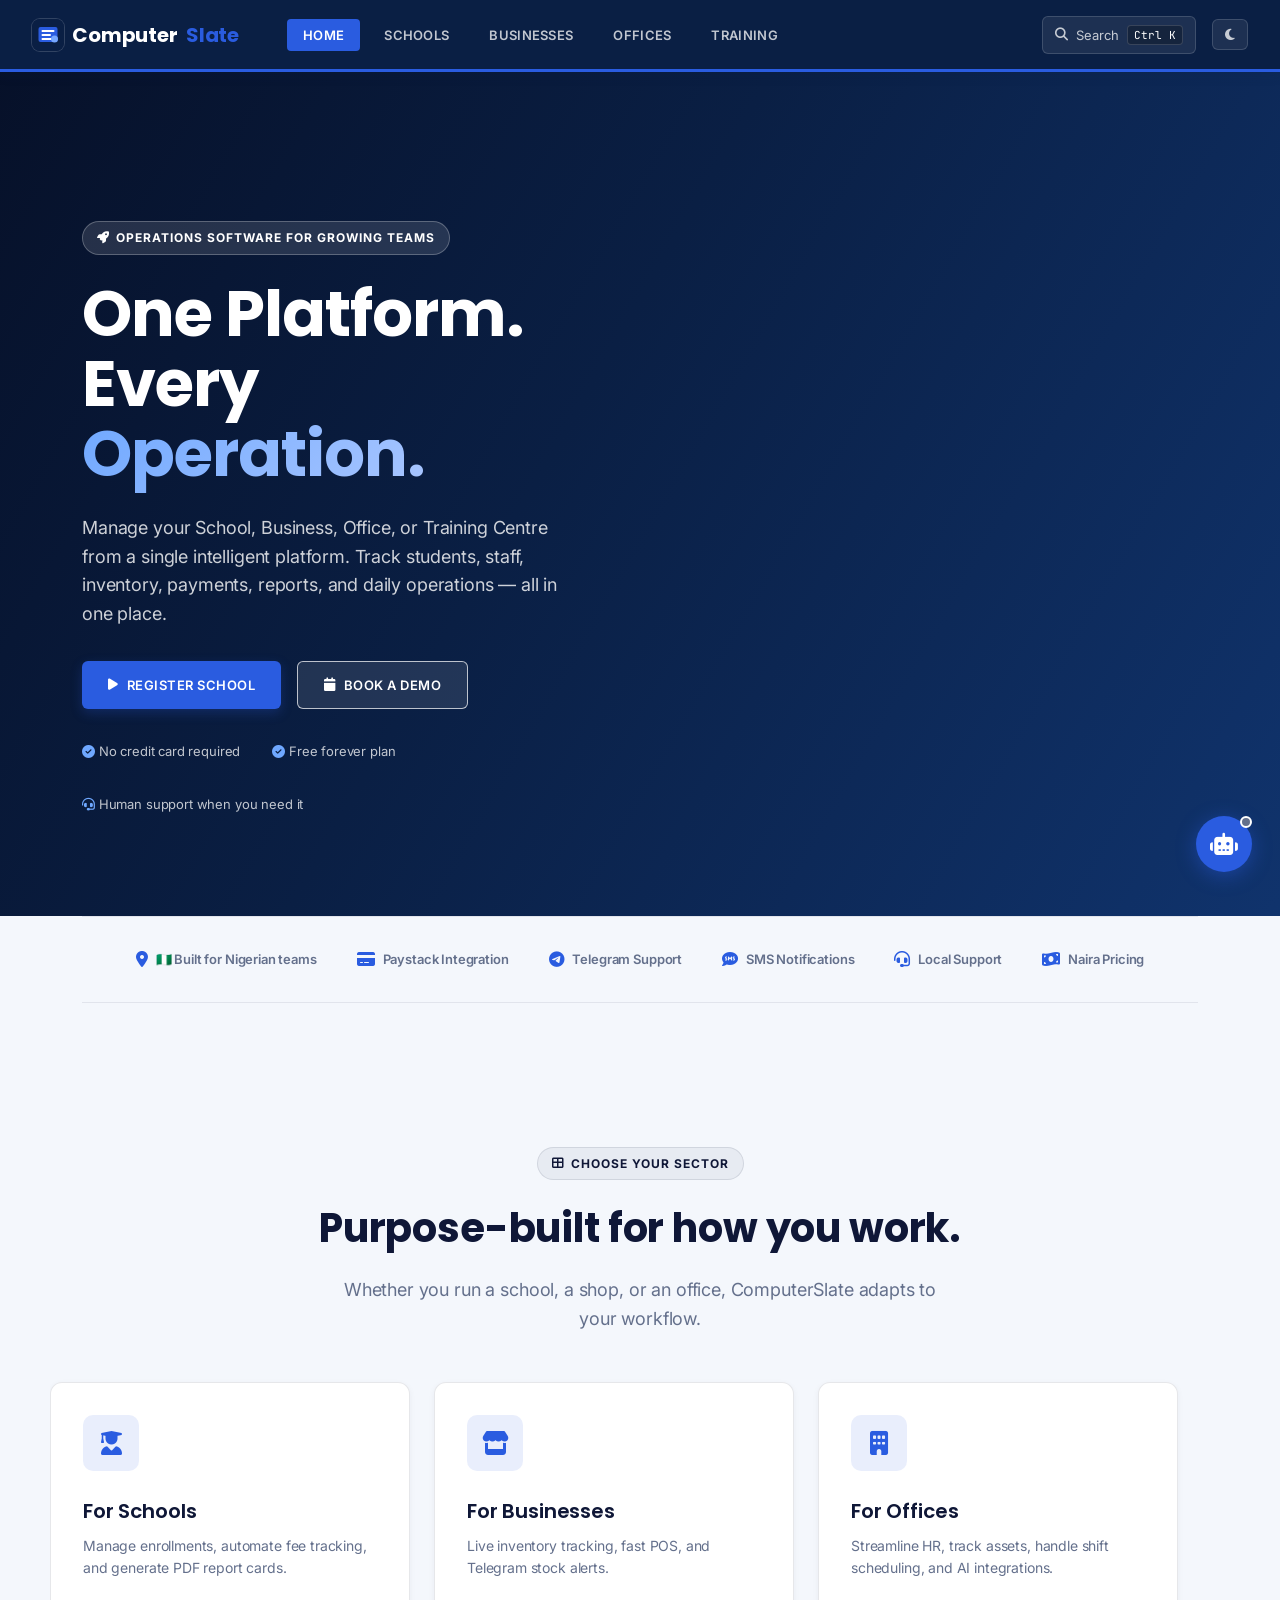
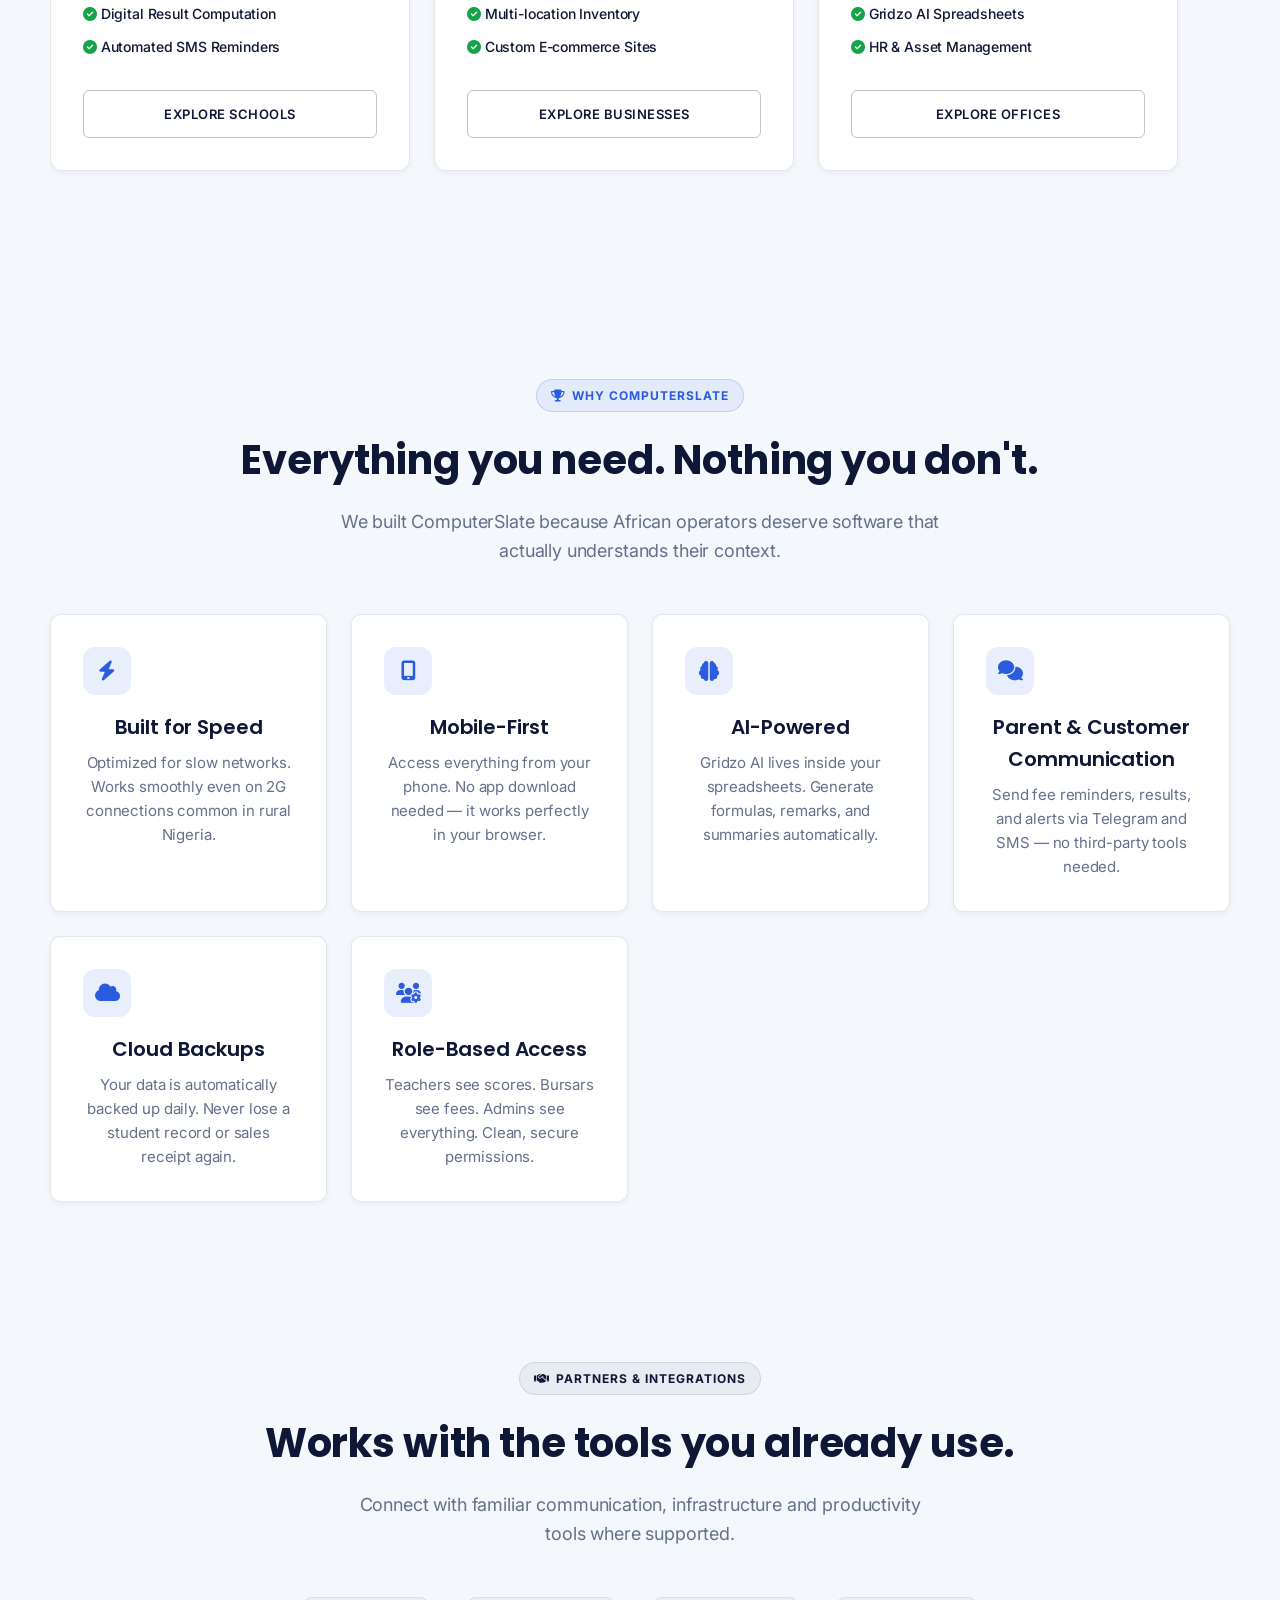
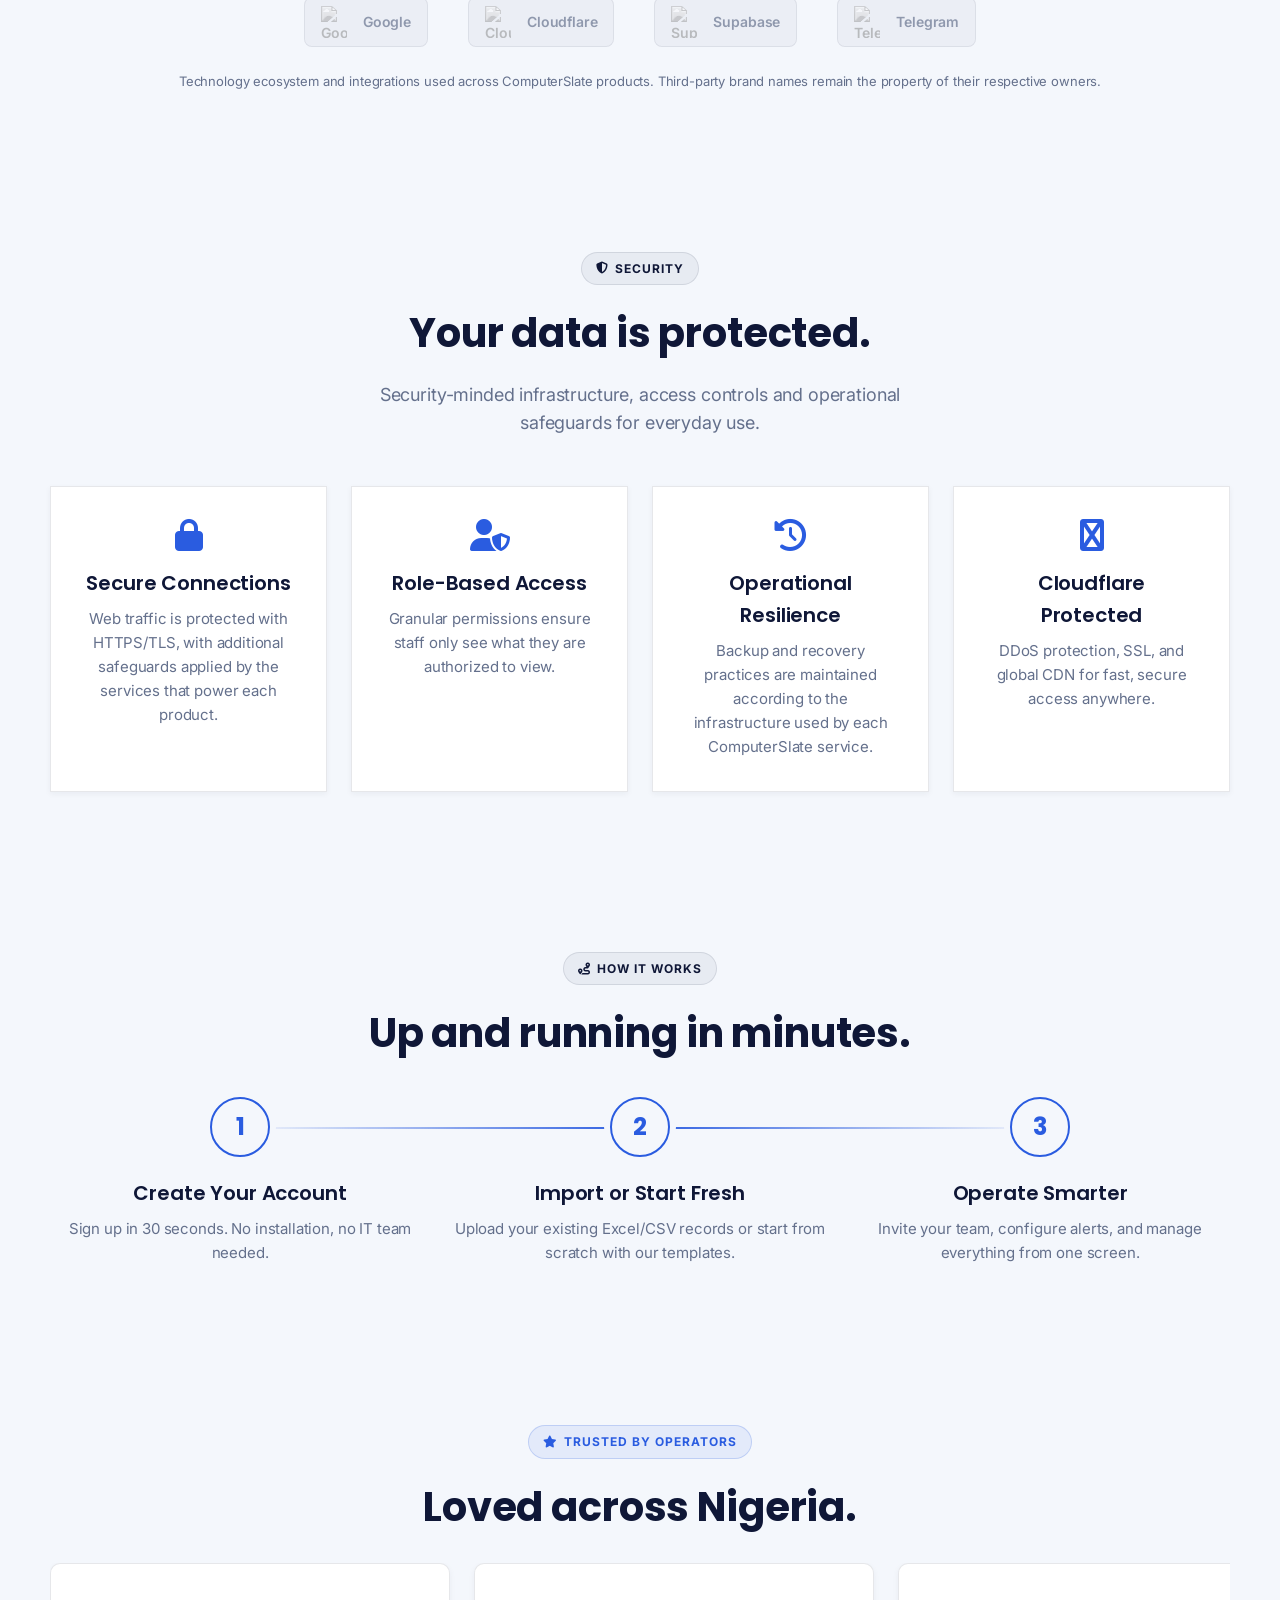
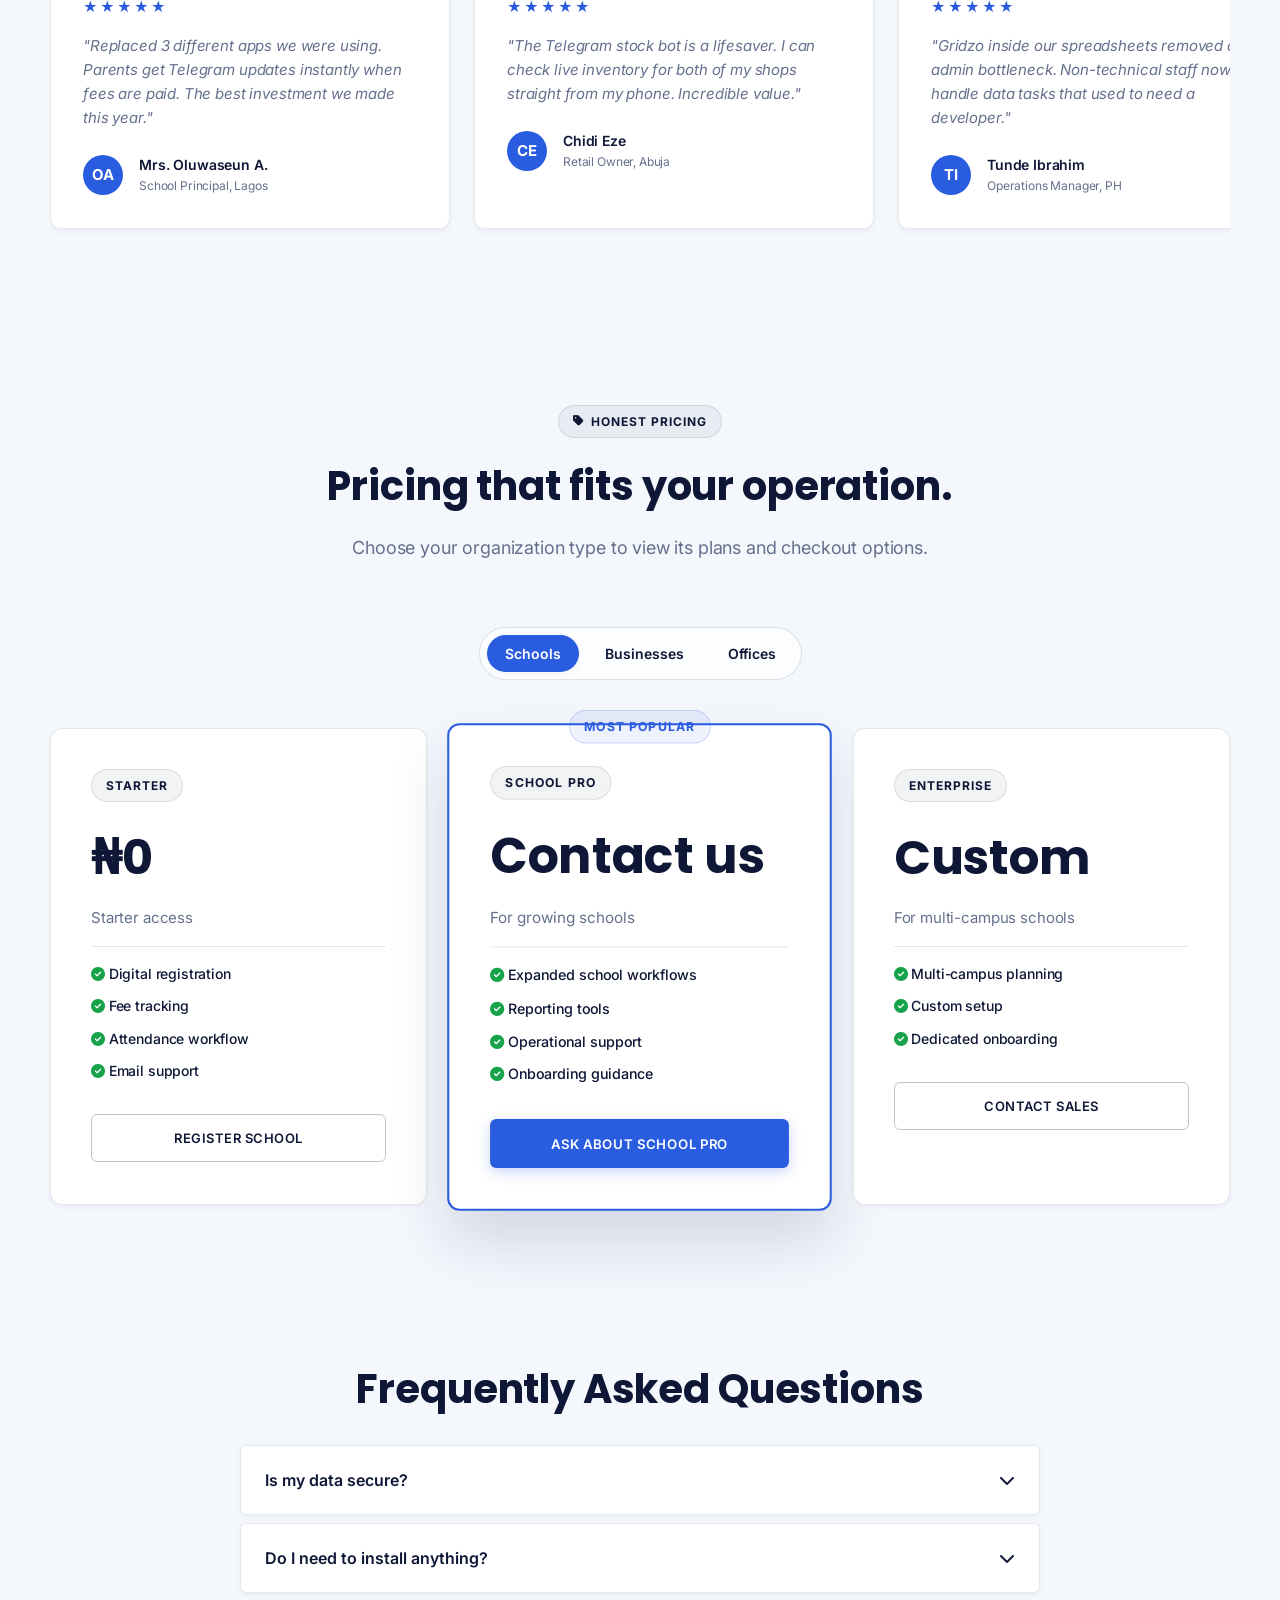
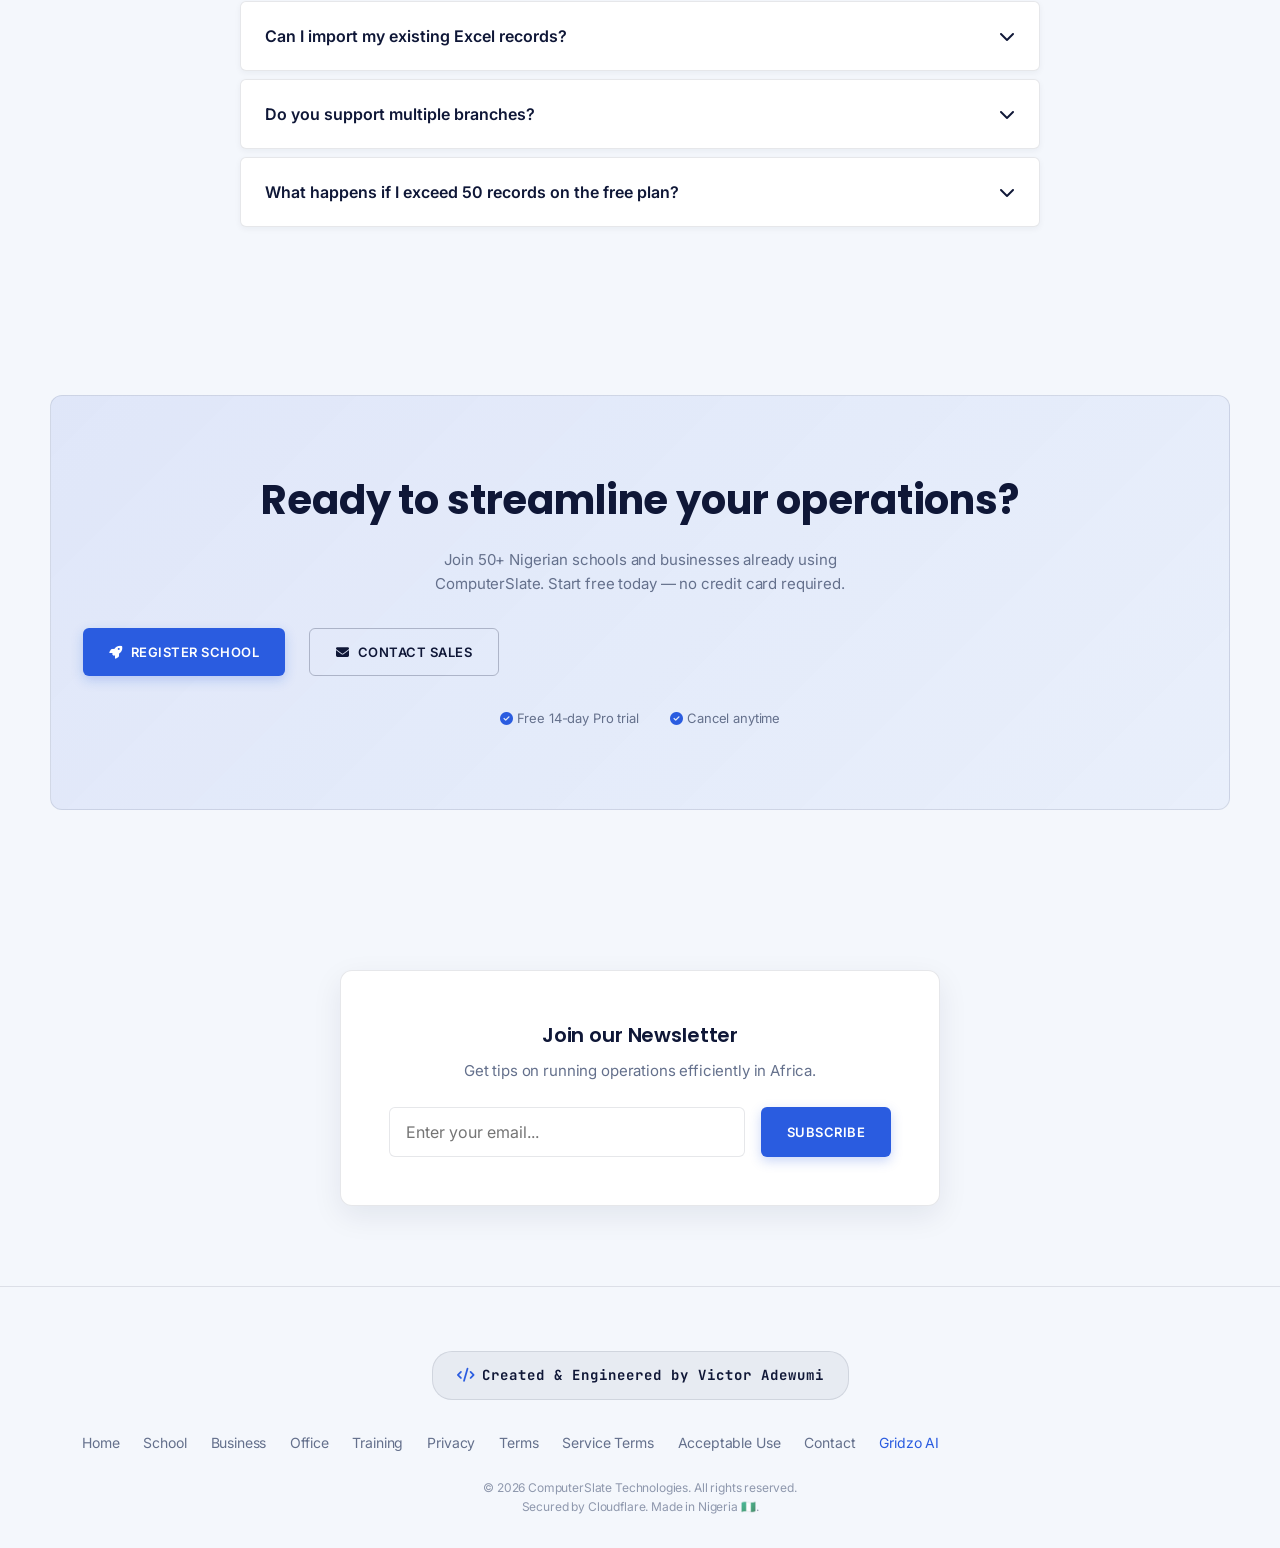
==== commit 44f0dce1: "Replace customer review placeholders with images Replaced placeholder divs with images for customer " ====
--- a/index.html
+++ b/index.html
@@ -842,7 +842,7 @@
       <div class="product-hero-media">
         <div class="media-window">
           <div class="window-bar"><span></span><span></span><span></span><b>School dashboard</b></div>
-          <div class="product-carousel" data-carousel="school"><div class="product-carousel-track"><img src="images/school-dashboard.png" alt="ComputerSlate school dashboard" onerror="this.onerror=null;this.src='photo.jpg';"><img src="images/school-cbt.png" alt="ComputerSlate school CBT interface" onerror="this.onerror=null;this.src='photo.jpg';"><img src="images/school-overview.png" alt="ComputerSlate school overview" onerror="this.onerror=null;this.src='photo.jpg';"><img src="images/school-exams.png" alt="ComputerSlate school examinations" onerror="this.onerror=null;this.src='photo.jpg';"><img src="images/school-cbt.png" alt="School assessment workspace"></div><button class="carousel-arrow prev" aria-label="Previous school image">‹</button><button class="carousel-arrow next" aria-label="Next school image">›</button><div class="carousel-dots" aria-label="School image slides"></div></div>
+          <div class="product-carousel" data-carousel="school"><div class="product-carousel-track"><img src="images/school-dashboard.png" alt="ComputerSlate school dashboard" onerror="this.onerror=null;this.src='./photo.jpg';this.classList.add('image-fallback');"><img src="images/school-cbt.png" alt="ComputerSlate school CBT interface" onerror="this.onerror=null;this.src='./photo.jpg';this.classList.add('image-fallback');"><img src="images/school-overview.png" alt="ComputerSlate school overview" onerror="this.onerror=null;this.src='./photo.jpg';this.classList.add('image-fallback');"><img src="images/school-exams.png" alt="ComputerSlate school examinations" onerror="this.onerror=null;this.src='./photo.jpg';this.classList.add('image-fallback');"><img src="images/school-cbt.png" alt="School assessment workspace"></div><button class="carousel-arrow prev" aria-label="Previous school image">‹</button><button class="carousel-arrow next" aria-label="Next school image">›</button><div class="carousel-dots" aria-label="School image slides"></div></div>
         </div>
       </div>
     </section>
@@ -866,7 +866,7 @@
 
     <section class="product-split container">
       <div class="split-copy"><span class="product-eyebrow">See it in action</span><h2>A school portal that feels simple, even when the school isn't.</h2><p>Teachers see what they need. Administrators get the bigger picture. Parents receive timely updates. Everyone works from the same records.</p><ul class="check-list"><li><i class="fas fa-check"></i> Role-based dashboards and permissions</li><li><i class="fas fa-check"></i> Payments, reminders and balances in one place</li><li><i class="fas fa-check"></i> Report cards and academic records ready when you need them</li><li><i class="fas fa-check"></i> AI assistance for summaries, reminders and school insights</li></ul></div>
-      <div class="split-media"><div class="media-window compact"><div class="window-bar"><span></span><span></span><span></span><b>CBT examinations</b></div><img src="images/school-cbt.png" alt="ComputerSlate CBT examination interface" loading="lazy" onerror="this.onerror=null;this.src='photo.jpg';"></div></div>
+      <div class="split-media"><div class="media-window compact"><div class="window-bar"><span></span><span></span><span></span><b>CBT examinations</b></div><img src="images/school-cbt.png" alt="ComputerSlate CBT examination interface" loading="lazy" onerror="this.onerror=null;this.src='./photo.jpg';this.classList.add('image-fallback');"></div></div>
     </section>
 
     <section class="product-cta container"><div><span class="product-eyebrow">Ready when you are</span><h2>Give your school one place to work.</h2><p>Start with the tools you need today and expand as your school grows.</p></div><button class="btn btn-primary" onclick="App.UI.Modals.open('salesModal')">Talk to our team <i class="fas fa-arrow-right"></i></button></section>
@@ -880,7 +880,7 @@
   <div class="product-page product-business">
     <section class="product-hero container">
       <div class="product-hero-copy"><div class="product-eyebrow"><span class="eyebrow-dot"></span> Business & retail</div><h1>Know what your business has, sells and <span>earns.</span></h1><p class="product-lead">Bring stock, sales, expenses and your digital storefront into a workflow your team can actually use.</p><div class="product-actions"><button class="btn btn-primary" onclick="App.UI.Modals.open('salesModal')">Build for my business <i class="fas fa-arrow-right"></i></button><button class="btn btn-outline" onclick="App.UI.showToast('Demo request received','success')">View the workflow</button></div><div class="product-proof"><i class="fas fa-check-circle"></i> Inventory visibility <span>•</span><i class="fas fa-check-circle"></i> Sales reporting <span>•</span><i class="fas fa-check-circle"></i> Multi-location ready</div></div>
-      <div class="product-hero-media"><div class="media-window dark-window"><div class="window-bar"><span></span><span></span><span></span><b>Business expenses</b></div><div class="product-carousel" data-carousel="business"><div class="product-carousel-track"><img src="images/business-expenses.png" alt="Business expenses dashboard" onerror="this.onerror=null;this.src='photo.jpg';"><img src="images/business-overview.png" alt="Business operations overview" onerror="this.onerror=null;this.src='photo.jpg';"><img src="images/business-expenses.png" alt="Business finance workspace"></div><button class="carousel-arrow prev" aria-label="Previous business image">‹</button><button class="carousel-arrow next" aria-label="Next business image">›</button><div class="carousel-dots" aria-label="Business image slides"></div></div></div></div>
+      <div class="product-hero-media"><div class="media-window dark-window"><div class="window-bar"><span></span><span></span><span></span><b>Business expenses</b></div><div class="product-carousel" data-carousel="business"><div class="product-carousel-track"><img src="images/business-expenses.png" alt="Business expenses dashboard" onerror="this.onerror=null;this.src='./photo.jpg';this.classList.add('image-fallback');"><img src="images/business-overview.png" alt="Business operations overview" onerror="this.onerror=null;this.src='./photo.jpg';this.classList.add('image-fallback');"><img src="images/business-expenses.png" alt="Business finance workspace"></div><button class="carousel-arrow prev" aria-label="Previous business image">‹</button><button class="carousel-arrow next" aria-label="Next business image">›</button><div class="carousel-dots" aria-label="Business image slides"></div></div></div></div>
     </section>
     <section class="product-strip container"><div><strong>Stock</strong><span>Know what's on the shelf</span></div><div><strong>Sales</strong><span>See what's moving</span></div><div><strong>Expenses</strong><span>Track where money goes</span></div><div><strong>Website</strong><span>Sell beyond the shop</span></div></section>
     <section class="product-section container"><div class="section-intro"><span class="product-eyebrow">Built around the operation</span><h2>Less guessing. More control.</h2><p>Give owners and staff the information they need without forcing them through complicated enterprise software.</p></div><div class="feature-grid feature-grid-3"><article class="product-feature"><div class="feature-number">01</div><i class="fas fa-boxes-stacked"></i><h3>Live inventory</h3><p>Keep stock counts visible across locations and update quantities as sales happen.</p><span>Inventory control</span></article><article class="product-feature"><div class="feature-number">02</div><i class="fas fa-cash-register"></i><h3>Fast POS</h3><p>Give cashiers a straightforward checkout flow with receipts and a clear sales record.</p><span>Point of sale</span></article><article class="product-feature"><div class="feature-number">03</div><i class="fas fa-chart-line"></i><h3>Sales analytics</h3><p>Understand best sellers, daily performance, expenses and margins without digging through spreadsheets.</p><span>Reporting</span></article></div></section>
@@ -896,7 +896,7 @@
   <div class="product-page product-office">
     <section class="product-hero container">
       <div class="product-hero-copy"><div class="product-eyebrow"><span class="eyebrow-dot"></span> Office management</div><h1>Make everyday office work <span>move faster.</span></h1><p class="product-lead">Connect people, documents, assets and routine workflows — with AI that helps staff get work done instead of getting in the way.</p><div class="product-actions"><button class="btn btn-primary" onclick="App.Redirects.go('gridzo')">Try Gridzo AI <i class="fas fa-arrow-up-right-from-square"></i></button><button class="btn btn-outline" onclick="App.UI.Modals.open('salesModal')">Plan an office setup</button></div><div class="product-proof"><i class="fas fa-check-circle"></i> HR & staff <span>•</span><i class="fas fa-check-circle"></i> Assets <span>•</span><i class="fas fa-check-circle"></i> Invoicing <span>•</span><i class="fas fa-check-circle"></i> AI</div></div>
-      <div class="product-hero-media"><div class="media-window dark-window"><div class="window-bar"><span></span><span></span><span></span><b>Gridzo AI</b></div><div class="product-carousel" data-carousel="office"><div class="product-carousel-track"><img src="images/office-ai.png" alt="Gridzo AI spreadsheet assistant" onerror="this.onerror=null;this.src='photo.jpg';"><img src="images/office-workspace.png" alt="Office workspace" onerror="this.onerror=null;this.src='photo.jpg';"><img src="images/office-reports.png" alt="Office reports workspace" onerror="this.onerror=null;this.src='photo.jpg';"><img src="images/office-ai.png" alt="Office productivity assistant"></div><button class="carousel-arrow prev" aria-label="Previous office image">‹</button><button class="carousel-arrow next" aria-label="Next office image">›</button><div class="carousel-dots" aria-label="Office image slides"></div></div></div></div>
+      <div class="product-hero-media"><div class="media-window dark-window"><div class="window-bar"><span></span><span></span><span></span><b>Gridzo AI</b></div><div class="product-carousel" data-carousel="office"><div class="product-carousel-track"><img src="images/office-ai.png" alt="Gridzo AI spreadsheet assistant" onerror="this.onerror=null;this.src='./photo.jpg';this.classList.add('image-fallback');"><img src="images/office-workspace.png" alt="Office workspace" onerror="this.onerror=null;this.src='./photo.jpg';this.classList.add('image-fallback');"><img src="images/office-reports.png" alt="Office reports workspace" onerror="this.onerror=null;this.src='./photo.jpg';this.classList.add('image-fallback');"><img src="images/office-ai.png" alt="Office productivity assistant"></div><button class="carousel-arrow prev" aria-label="Previous office image">‹</button><button class="carousel-arrow next" aria-label="Next office image">›</button><div class="carousel-dots" aria-label="Office image slides"></div></div></div></div>
     </section>
     <section class="product-strip container"><div><strong>People</strong><span>Staff records & roles</span></div><div><strong>Assets</strong><span>Assignments & condition</span></div><div><strong>Invoices</strong><span>Paid, pending & overdue</span></div><div><strong>AI</strong><span>Work directly in your data</span></div></section>
     <section class="product-section container"><div class="section-intro"><span class="product-eyebrow">One office, fewer loose ends</span><h2>The systems behind a well-run office.</h2><p>Keep routine information organised and give your team simple tools for the work that usually gets lost in emails and spreadsheets.</p></div><div class="feature-grid feature-grid-3"><article class="product-feature"><div class="feature-number">01</div><i class="fas fa-users"></i><h3>HR & employee hub</h3><p>Maintain a central staff directory with roles, contact details and essential employee information.</p><span>People operations</span></article><article class="product-feature"><div class="feature-number">02</div><i class="fas fa-laptop"></i><h3>Asset management</h3><p>Know who has each laptop, vehicle, key or other company asset and when it is due back.</p><span>Company assets</span></article><article class="product-feature"><div class="feature-number">03</div><i class="fas fa-file-invoice-dollar"></i><h3>Client invoicing</h3><p>Create professional invoices and keep paid, pending and overdue accounts visible.</p><span>Finance workflow</span></article></div></section>
@@ -1367,13 +1367,14 @@
 ];
 let history=[],suggestionIdx=0,firstOpen=true,sugTimer,inactivityTimer,aiAvailable=false;
 const panel=document.getElementById('cs-agent-panel'),messages=document.getElementById('cs-agent-messages'),input=document.getElementById('cs-agent-input'),status=document.getElementById('cs-agent-status');
-function escapeText(text){return String(text||'').replace(/[&<>"']/g,c=>({'&':'&amp;','<':'&lt;','>':'&gt;','"':'&quot;',"'":'&#039;'}[c]));}
-function appendMsg(text,role,allowMarkup=false){const el=document.createElement('div');el.className=`cs-msg ${role}`;if(role==='user'){el.textContent=text}else{let safe=(allowMarkup?String(text||''):escapeText(text)).replace(/\[NAV:([\w]+)\]/g,(_,r)=>`<button type="button" class="cs-inline-action" data-nav="${r}">Go to ${r.charAt(0).toUpperCase()+r.slice(1)}</button>`).replace(/\[OPEN:(https?:\/\/[^\]]+)\]/g,(_,u)=>`<a href="${u}" target="_blank" rel="noopener noreferrer">Open ${u.replace(/https?:\/\//,'').replace(/\/$/,'')}</a>`).replace(/admin@computerslate\.com\.ng/g,'<a href="mailto:admin@computerslate.com.ng">admin@computerslate.com.ng</a>');el.innerHTML=safe}messages.appendChild(el);messages.scrollTop=messages.scrollHeight;return el}
+function escapeText(text){return String(text||'').replace(/[&<>\"']/g,c=>({'&':'&amp;','<':'&lt;','>':'&gt;','\"':'&quot;',"'":'&#039;'}[c]));}
+function safeExternalUrl(url){try{const u=new URL(url);return ['https:','http:'].includes(u.protocol)?u.href:null}catch(_){return null;}}
+function appendMsg(text,role,allowMarkup=false){const el=document.createElement('div');el.className=`cs-msg ${role}`;if(role==='user'){el.textContent=text}else{let safe=(allowMarkup?String(text||''):escapeText(text)).replace(/\[NAV:([\w]+)\]/g,(_,r)=>`<button type="button" class="cs-inline-action" data-nav="${r}">Go to ${r.charAt(0).toUpperCase()+r.slice(1)}</button>`).replace(/\[OPEN:(https?:\/\/[^\]]+)\]/g,(_,u)=>{const safe=safeExternalUrl(u);return safe?`<a href="${escapeText(safe)}" target="_blank" rel="noopener noreferrer">Open ${escapeText(safe.replace(/https?:\/\//,'').replace(/\/$/,''))}</a>`:'[link unavailable]';}).replace(/admin@computerslate\.com\.ng/g,'<a href="mailto:admin@computerslate.com.ng">admin@computerslate.com.ng</a>');el.innerHTML=safe}messages.appendChild(el);messages.scrollTop=messages.scrollHeight;return el}
 function relatedSuggestion(msg){let html;if(/school|student|teacher|result|fee/i.test(msg))html='Suggestion: explore School tools <span class="cs-suggestion"><button type="button" data-nav="school">Explore School</button><a href="https://school.computerslate.com.ng/auth" target="_blank" rel="noopener noreferrer">School login</a></span>';else if(/business|sales|stock|shop|inventory/i.test(msg))html='Suggestion: explore Business tools <span class="cs-suggestion"><button type="button" data-nav="business">Explore Business</button></span>';else if(/office|staff|hr|invoice|asset/i.test(msg))html='Suggestion: explore Office tools <span class="cs-suggestion"><button type="button" data-nav="office">Explore Office</button></span>';else if(/train|learn|course|skill/i.test(msg))html='Suggestion: continue learning <span class="cs-suggestion"><a href="https://training.computerslate.com.ng/" target="_blank" rel="noopener noreferrer">Open Training</a></span>';else html='Suggestion: choose a product <span class="cs-suggestion"><button type="button" data-nav="school">School</button><button type="button" data-nav="business">Business</button><button type="button" data-nav="office">Office</button></span>';return html}
 messages.addEventListener('click',function(e){const action=e.target.closest('[data-nav]');if(action){e.preventDefault();CSAgent.navigate(action.dataset.nav)}});
 const AI_PROXY_URL='https://ai-proxy.byteforge11-516.workers.dev/',PROXY_TOKEN='SlateAppSecret2026';
-async function checkAIStatus(){const badge=document.getElementById('cs-agent-badge');if(badge)badge.style.background='#64708C';try{const r=await fetch(AI_PROXY_URL,{method:'GET',headers:{'X-Slate-Token':PROXY_TOKEN}});const d=await r.json();aiAvailable=Boolean(r.ok&&d.status==='active')}catch(_){aiAvailable=false}if(badge)badge.style.background='#16A34A';if(status)status.textContent=aiAvailable?'ComputerSlate Assistant • AI connected':'ComputerSlate Assistant • Ready'}
-async function ask(msg){history.push({role:'user',content:msg});if(!aiAvailable){const reply=ruleReply(msg);history.push({role:'assistant',content:reply});appendMsg(reply,'bot');appendMsg(relatedSuggestion(msg),'bot',true);return}const t=typing();try{const r=await fetch(AI_PROXY_URL,{method:'POST',headers:{'Content-Type':'application/json','X-Slate-Token':PROXY_TOKEN},body:JSON.stringify({system:SYSTEM_PROMPT,messages:history.slice(-10)})});const d=await r.json();if(!r.ok||!d.reply)throw new Error('AI unavailable');history.push({role:'assistant',content:d.reply});t.remove();appendMsg(d.reply,'bot');appendMsg(relatedSuggestion(msg),'bot',true)}catch(_){aiAvailable=false;if(status)status.textContent='ComputerSlate Assistant • Ready';t.remove();const reply=ruleReply(msg);history.push({role:'assistant',content:reply});appendMsg(reply,'bot');appendMsg(relatedSuggestion(msg),'bot')}}
+async function checkAIStatus(){const badge=document.getElementById('cs-agent-badge');if(badge)badge.style.background='#64708C';try{const r=await fetch(AI_PROXY_URL,{method:'GET',headers:{'X-Slate-Token':PROXY_TOKEN}});const d=await r.json().catch(()=>({}));aiAvailable=Boolean(r.ok&&d.status==='active')}catch(_){aiAvailable=false}if(badge)badge.style.background=aiAvailable?'#16A34A':'#64708C';if(status)status.textContent=aiAvailable?'ComputerSlate Assistant • AI connected':'ComputerSlate Assistant • Offline mode'}
+async function ask(msg){history.push({role:'user',content:msg});if(!aiAvailable){const reply=ruleReply(msg);history.push({role:'assistant',content:reply});appendMsg(reply,'bot');appendMsg(relatedSuggestion(msg),'bot',true);return}const t=typing();try{const r=await fetch(AI_PROXY_URL,{method:'POST',headers:{'Content-Type':'application/json','X-Slate-Token':PROXY_TOKEN},body:JSON.stringify({system:SYSTEM_PROMPT,messages:history.slice(-10)})});const d=await r.json();if(!r.ok||typeof d.reply!=='string'||!d.reply.trim())throw new Error('AI unavailable');history.push({role:'assistant',content:d.reply});t.remove();appendMsg(d.reply,'bot');appendMsg(relatedSuggestion(msg),'bot',true)}catch(_){aiAvailable=false;if(status)status.textContent='ComputerSlate Assistant • Ready';t.remove();const reply=ruleReply(msg);history.push({role:'assistant',content:reply});appendMsg(reply,'bot');appendMsg(relatedSuggestion(msg),'bot',true)}}
 window.CSAgent={open(){panel.classList.add('open');clearTimeout(sugTimer);if(firstOpen){firstOpen=false;appendMsg(SUGGESTIONS[suggestionIdx],'bot')}setTimeout(()=>input.focus(),150)},close(){panel.classList.remove('open');clearTimeout(sugTimer);clearTimeout(inactivityTimer);sugTimer=setTimeout(()=>CSAgent.suggest(),30000)},suggest(){if(panel.classList.contains('open')||document.querySelector('.cs-idle-suggestion'))return;const el=appendMsg('Need a hand? Here is one useful next step:','bot');el.classList.add('cs-idle-suggestion');el.insertAdjacentHTML('beforeend',relatedSuggestion(history.length?history[history.length-1].content:''));},send(){const text=input.value.trim();if(!text)return;appendMsg(text,'user');input.value='';clearTimeout(inactivityTimer);ask(text);inactivityTimer=setTimeout(()=>{if(!panel.classList.contains('open'))CSAgent.suggest();else appendMsg('Suggestion: Would you like help choosing a ComputerSlate product or opening a portal?','bot')},30000)},navigate(route){if(window.App&&App.Router)App.Router.navigate(route);CSAgent.close()}};
 checkAIStatus();sugTimer=setTimeout(()=>CSAgent.suggest(),30000);
 })();
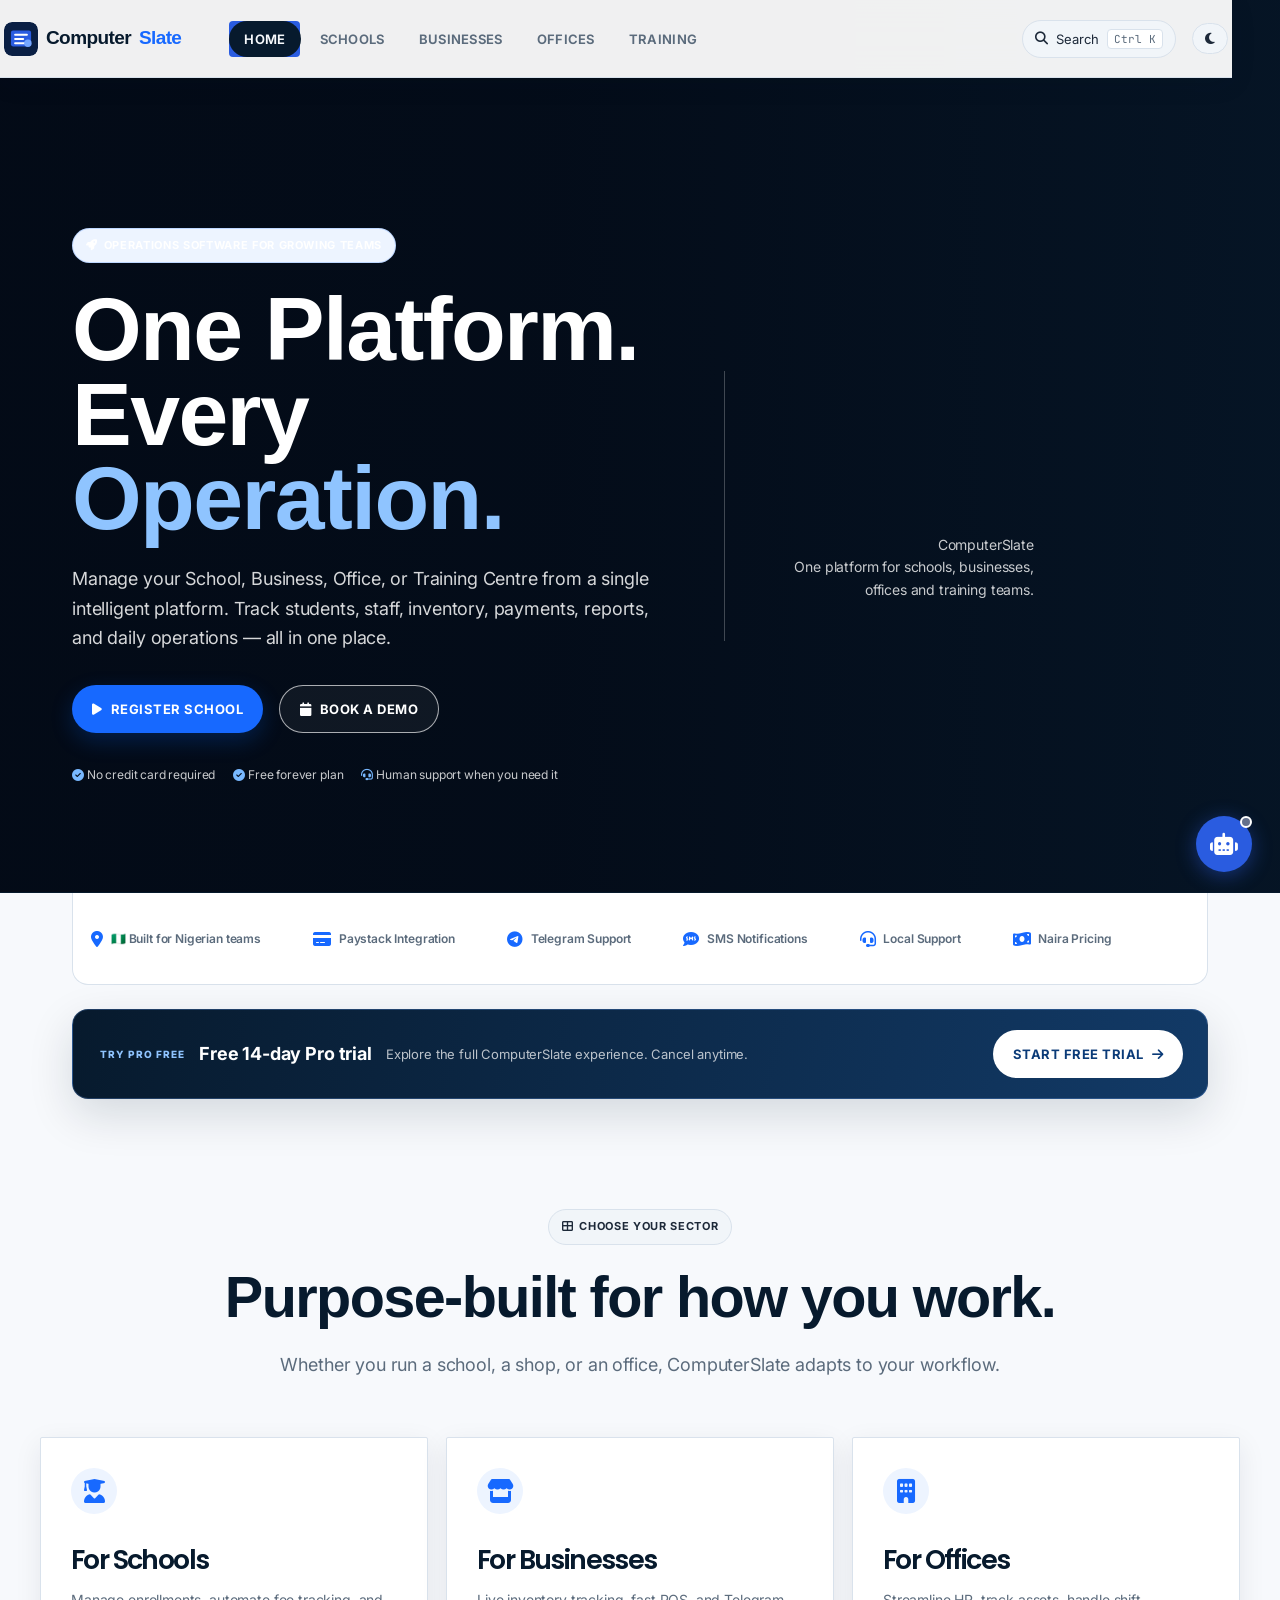
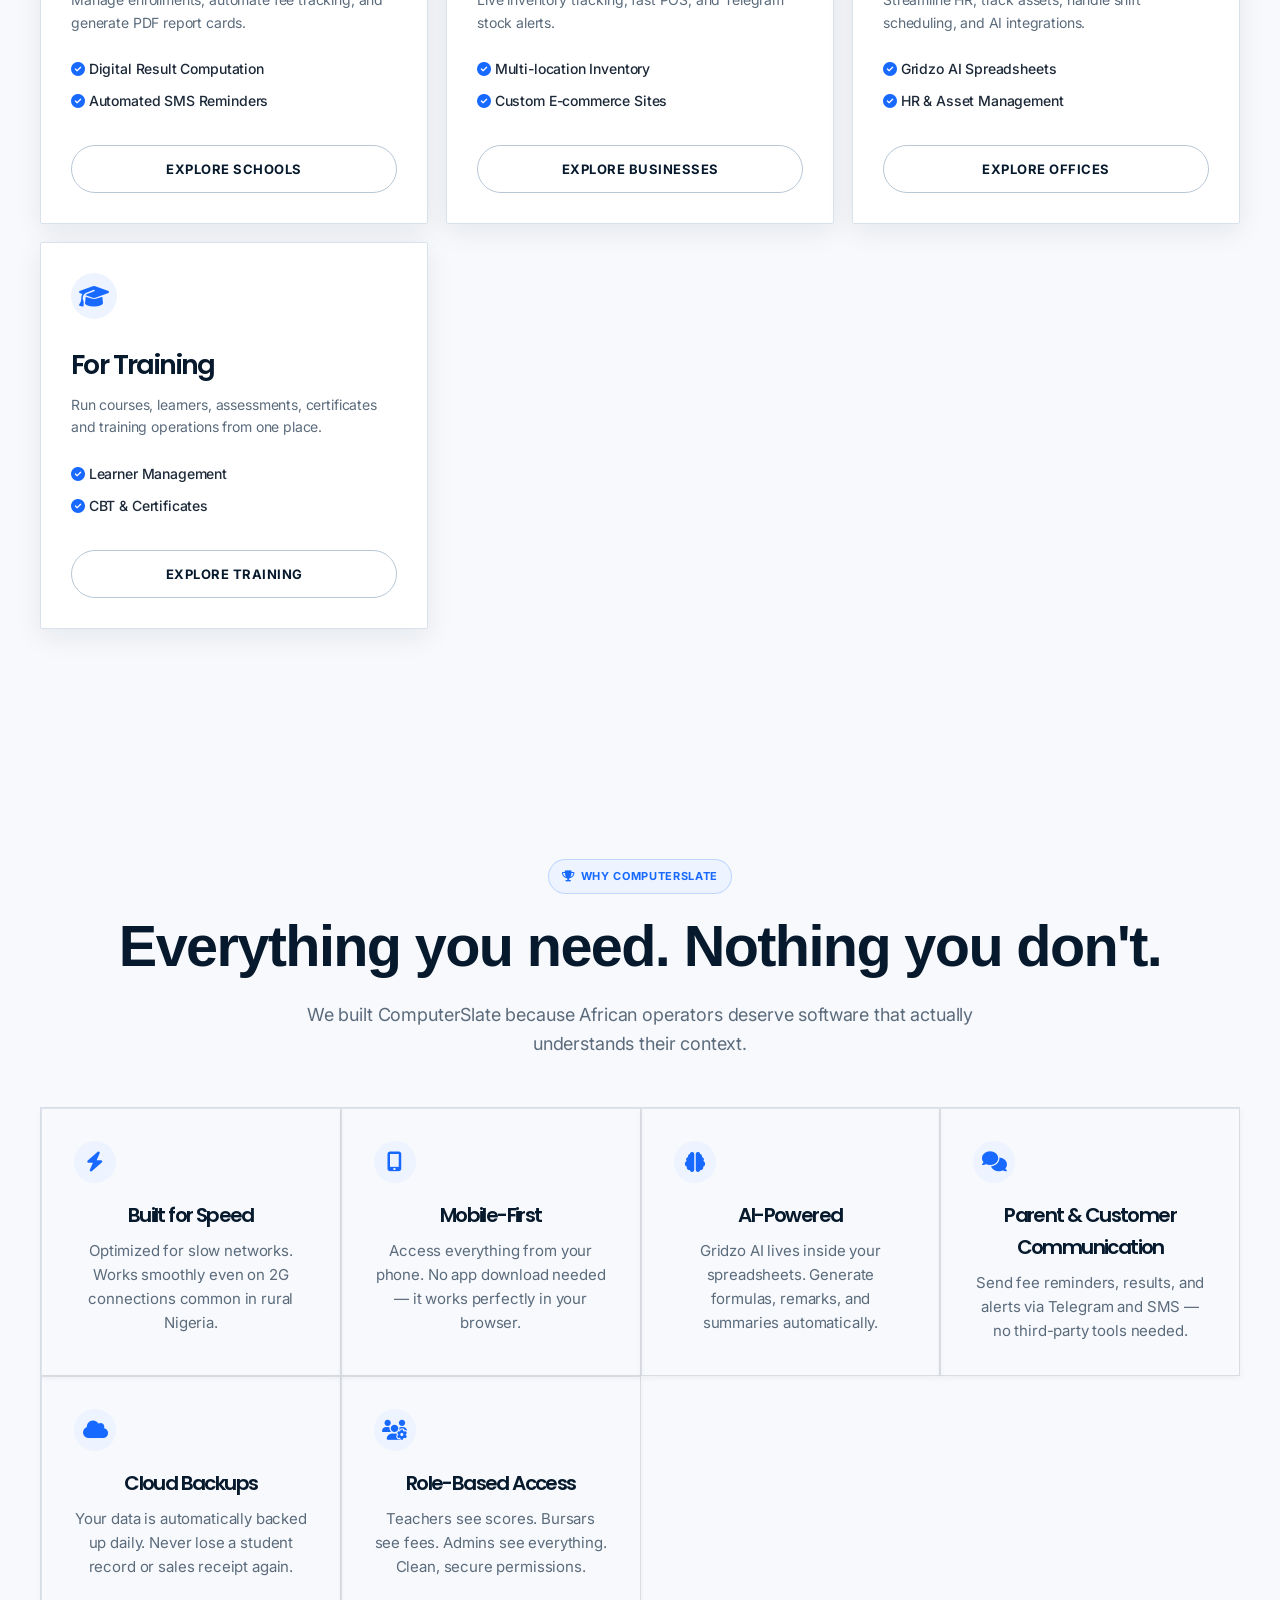
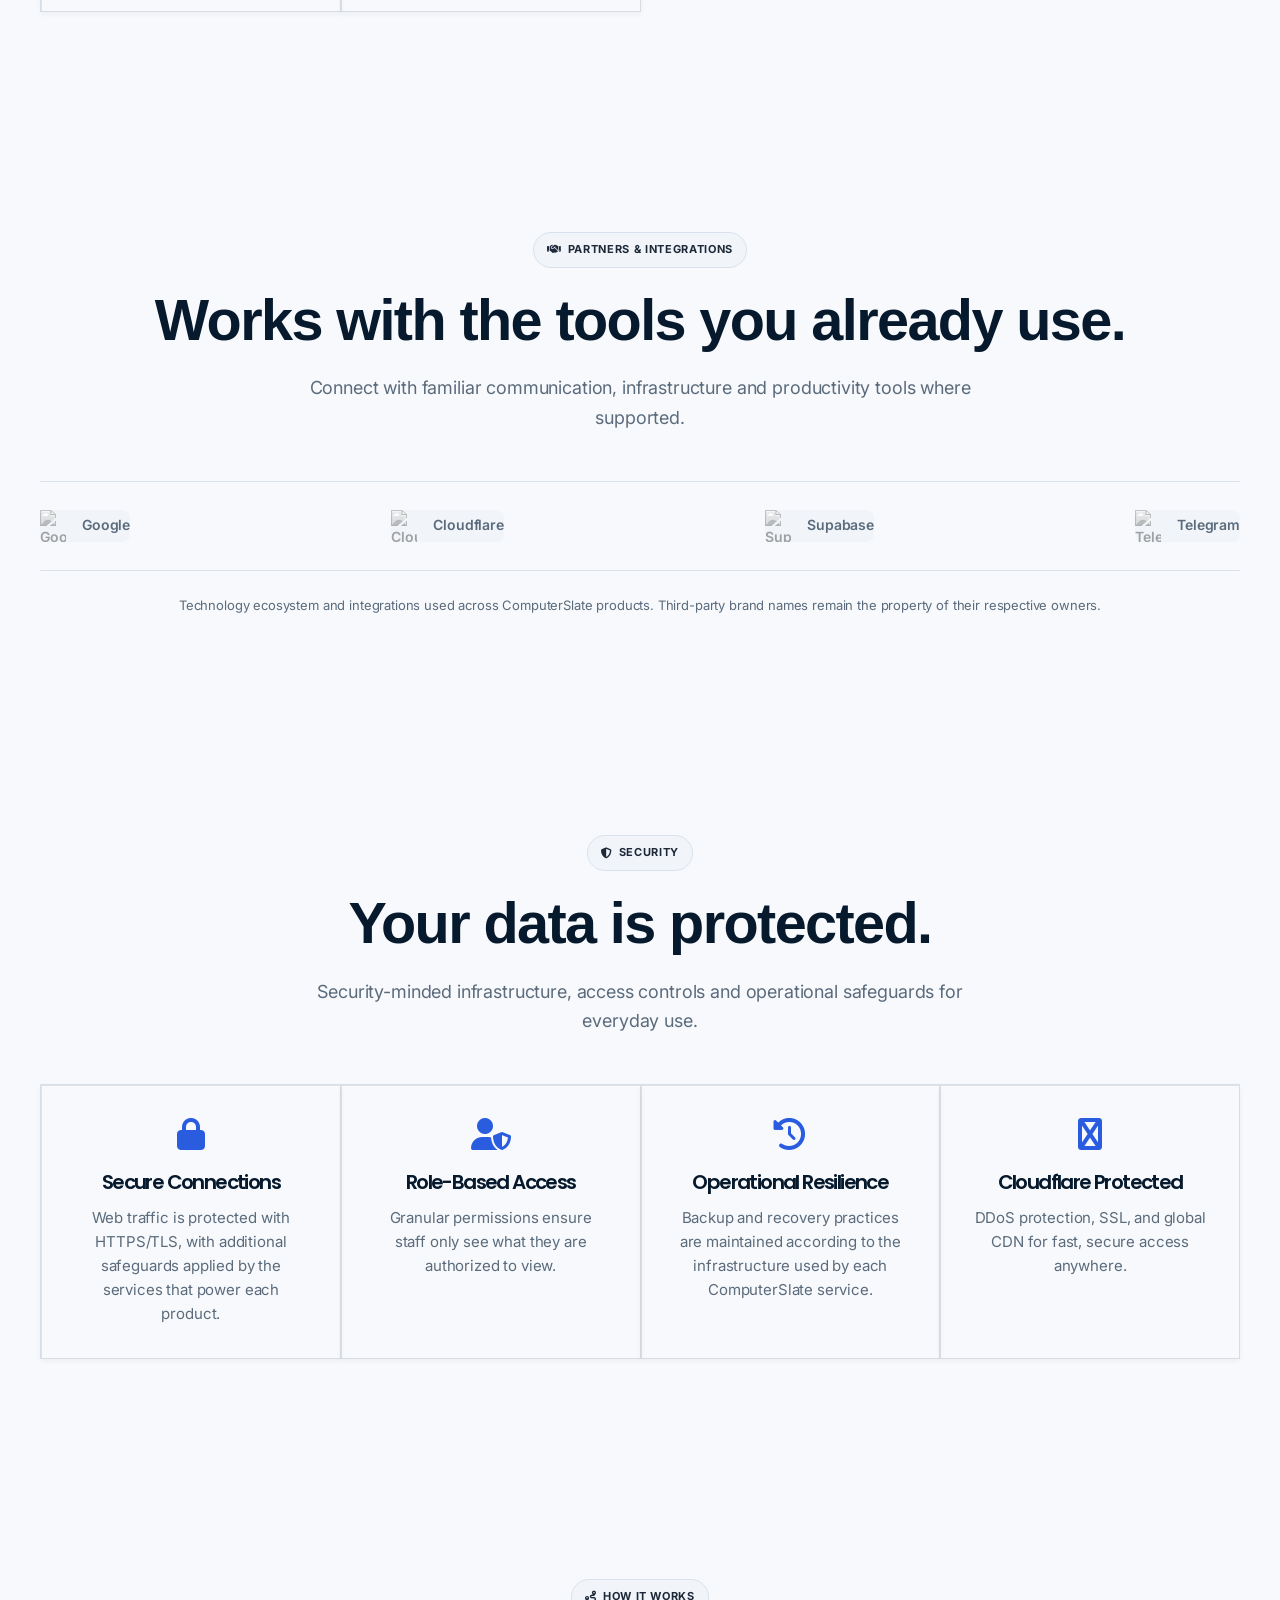
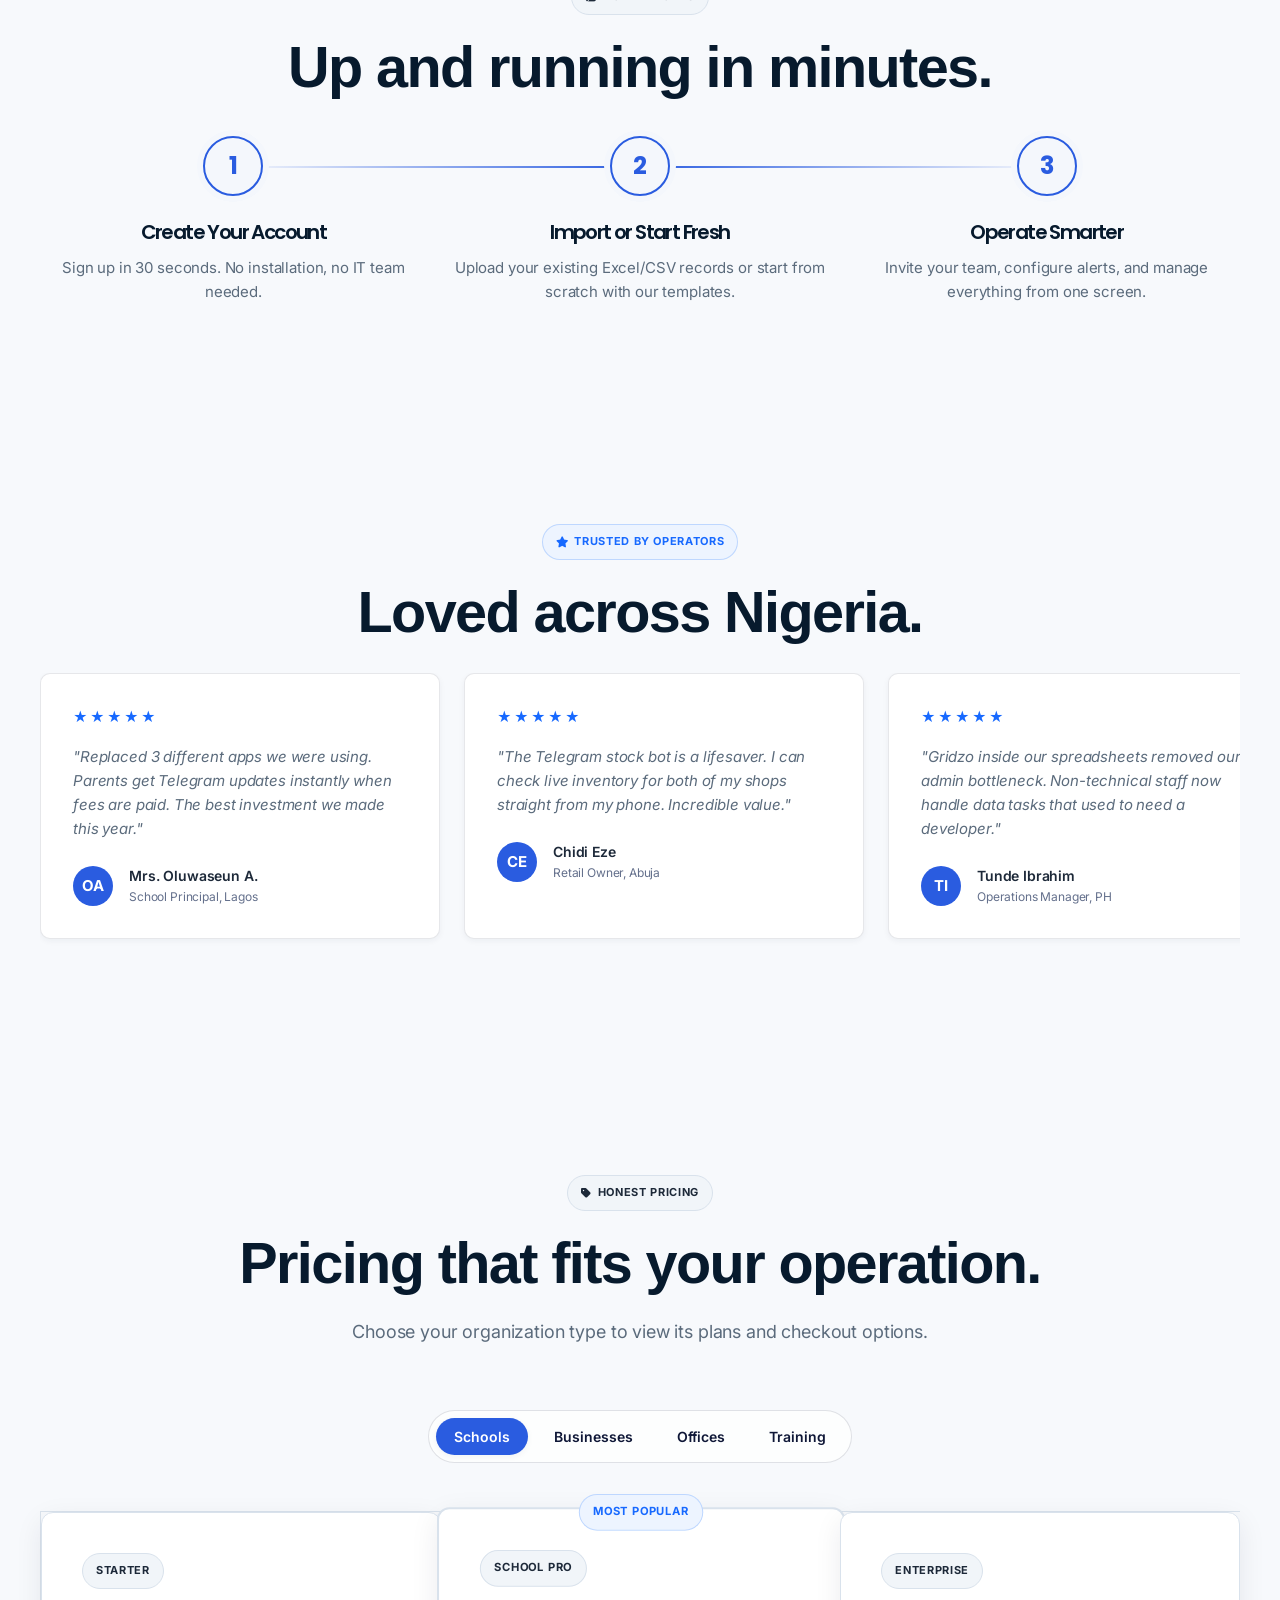
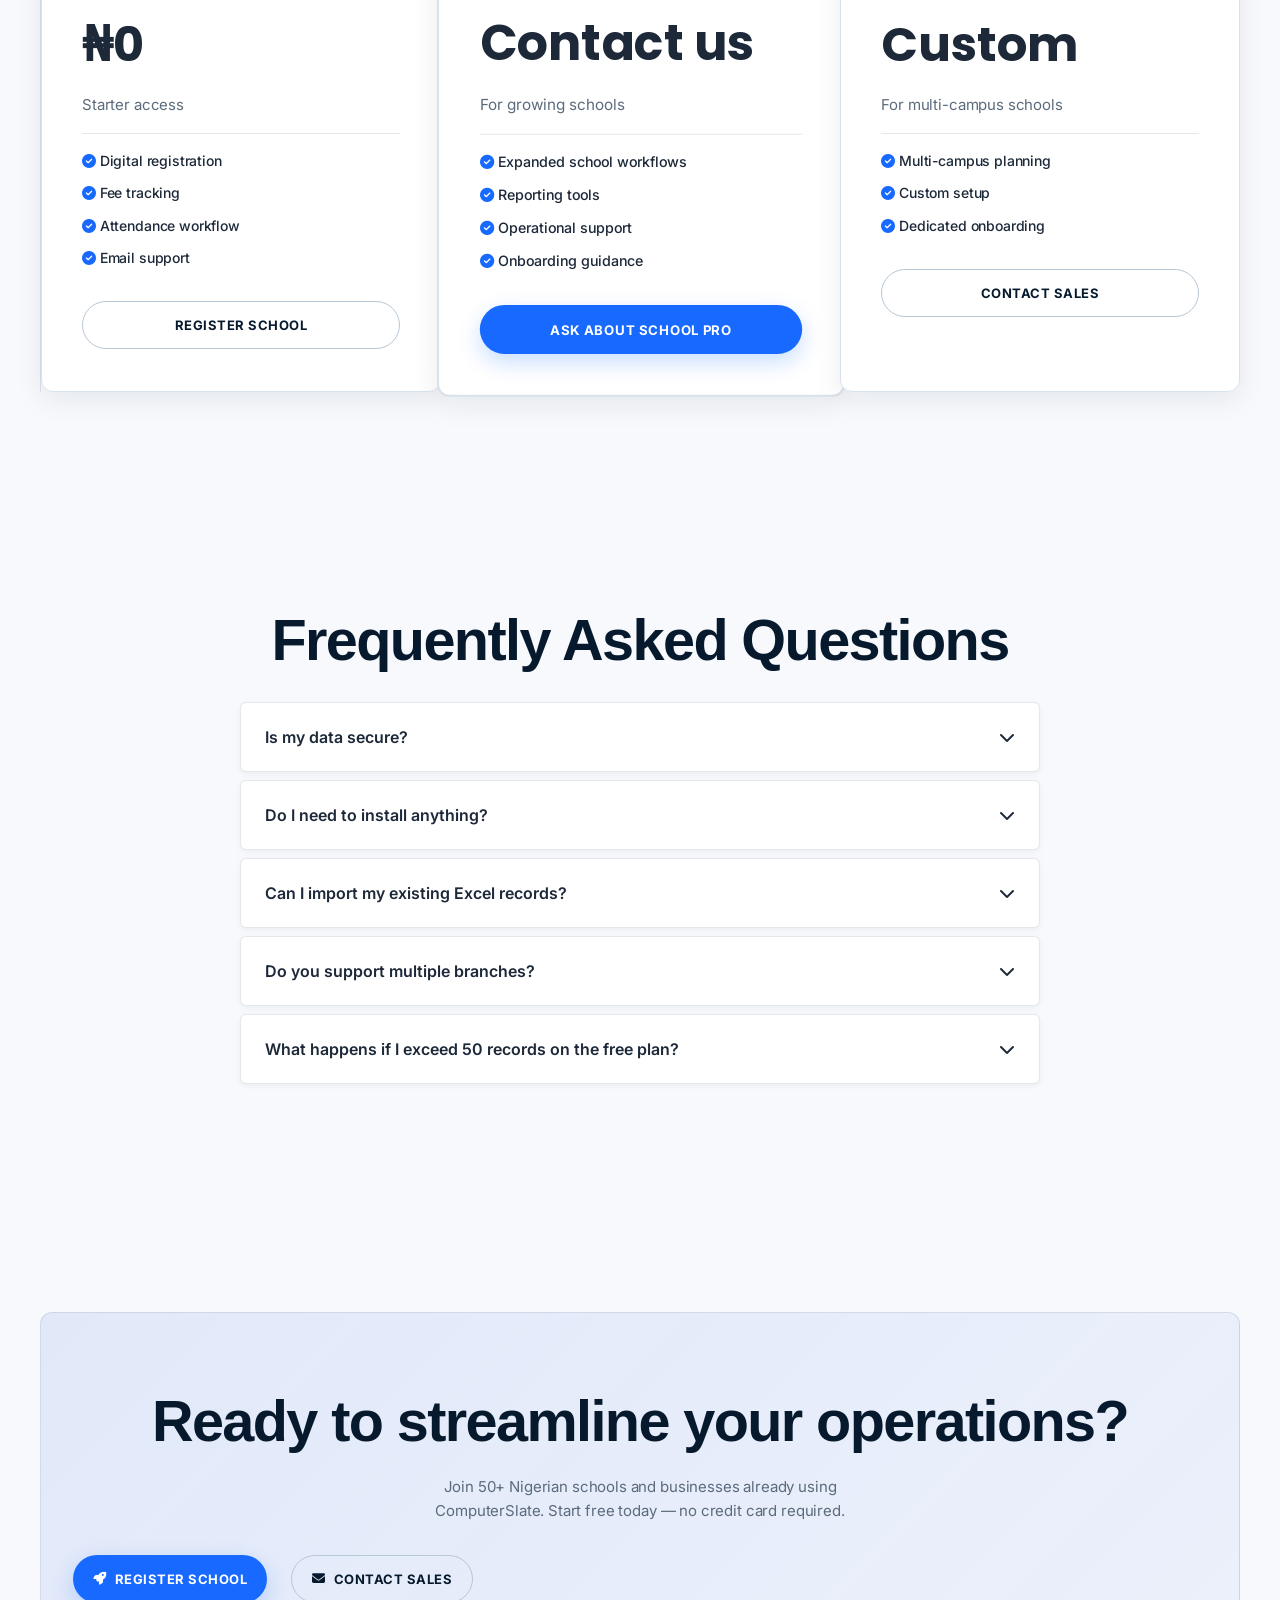
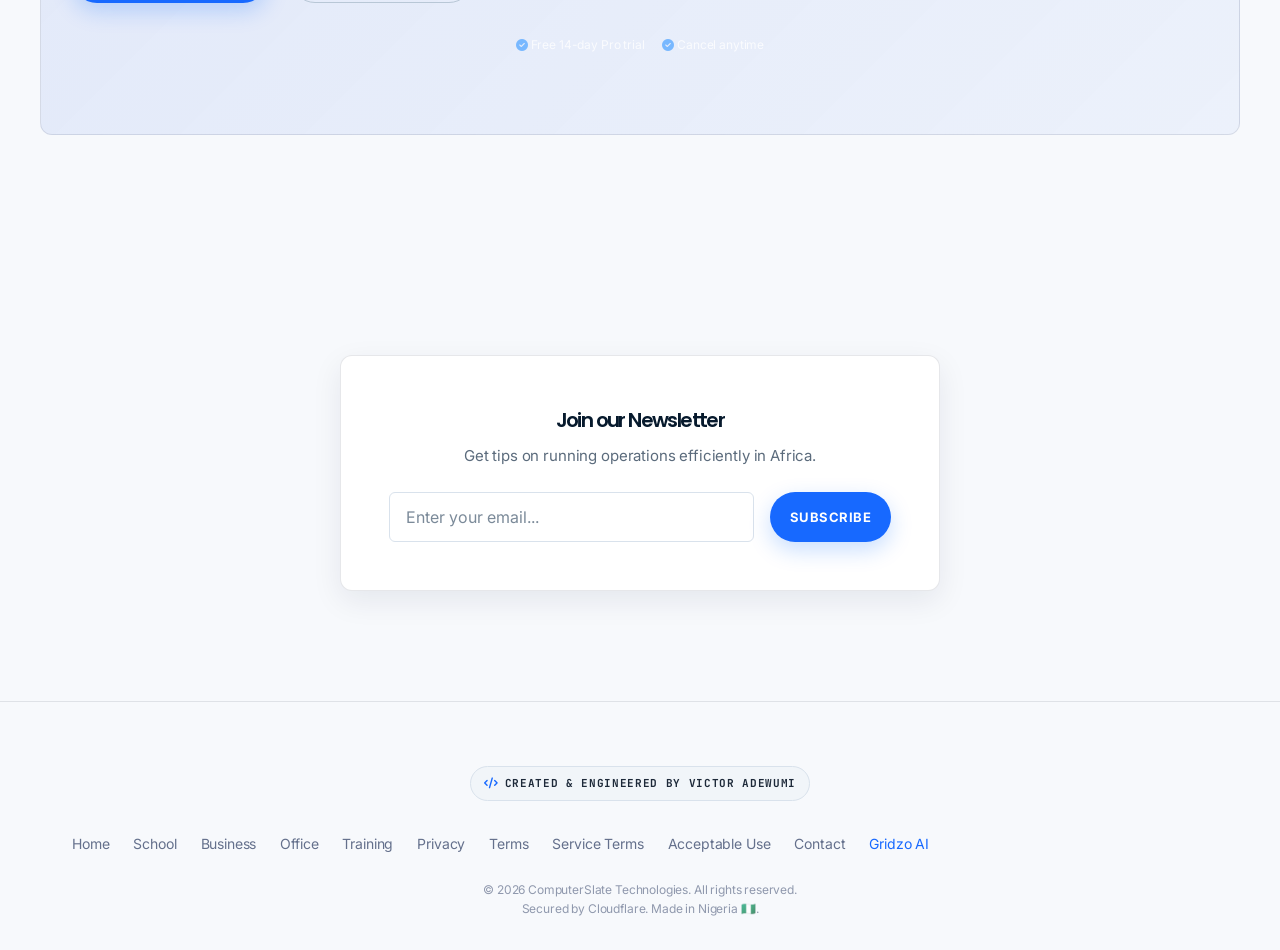
==== commit 151368d1: "Initial commit" ====
--- a/index.html
+++ b/index.html
@@ -481,6 +481,154 @@
 [data-theme="dark"] .product-feature p,[data-theme="dark"] .training-card p,[data-theme="dark"] .process-card span,[data-theme="dark"] .office-points span,[data-theme="dark"] .training-note p{color:rgb(var(--rgb-muted))}
 @media(max-width:560px){.container{width:min(100% - 24px,1180px)}.product-hero{min-height:auto}.title-xl{letter-spacing:-.7px}}
 </style>
+<style id="computerslate-enterprise-redesign">
+/* =========================================================
+   COMPUTER SLATE — ENTERPRISE REDESIGN
+   Inspired by modern cybersecurity/enterprise SaaS layouts.
+   Original ComputerSlate content, branding and functionality retained.
+   ========================================================= */
+:root{
+  --cs-accent:#1769ff;
+  --cs-accent-2:#5c8dff;
+  --cs-ink:#07111f;
+  --cs-line:rgba(7,17,31,.12);
+  --cs-panel:#ffffff;
+  --cs-soft:#f4f7fb;
+  --cs-max:1440px;
+}
+[data-theme="dark"]{
+  --cs-ink:#f4f7ff;
+  --cs-line:rgba(255,255,255,.13);
+  --cs-panel:#111b2b;
+  --cs-soft:#0b1321;
+}
+body{background:rgb(var(--rgb-bg));}
+.container{width:min(calc(100% - 48px),var(--cs-max));}
+
+/* Navigation */
+nav{
+  height:78px!important;
+  max-width:var(--cs-max)!important;
+  width:calc(100% - 48px)!important;
+  margin:0 auto!important;
+  padding:0 4px!important;
+  border-bottom:1px solid var(--cs-line)!important;
+  background:color-mix(in srgb, var(--cs-panel) 90%, transparent)!important;
+  backdrop-filter:blur(18px)!important;
+  -webkit-backdrop-filter:blur(18px)!important;
+}
+.nav-brand{font-size:19px!important;font-weight:800!important;letter-spacing:-.6px!important;}
+.nav-brand .brand-mark{width:34px!important;height:34px!important;}
+.nav-domains{gap:4px!important;}
+.nav-btn{font-size:13px!important;font-weight:650!important;padding:10px 15px!important;border-radius:999px!important;}
+.nav-btn.active{background:var(--cs-ink)!important;color:rgb(var(--rgb-bg))!important;}
+.nav-btn:hover{background:rgba(23,105,255,.10)!important;color:var(--cs-accent)!important;}
+.cmd-trigger{border-radius:999px!important;}
+
+/* Global typography */
+h1,h2,h3,.title-xl,.title-lg,.title-md{letter-spacing:-1.6px!important;}
+.title-xl{font-size:clamp(48px,7vw,92px)!important;line-height:.94!important;font-weight:800!important;max-width:850px!important;}
+.title-lg{font-size:clamp(34px,4.5vw,60px)!important;line-height:1!important;font-weight:780!important;}
+.subtitle{max-width:720px!important;font-size:18px!important;line-height:1.65!important;}
+.badge{border-radius:999px!important;padding:8px 13px!important;font-size:11px!important;letter-spacing:.06em!important;text-transform:uppercase!important;}
+.btn{border-radius:999px!important;padding:13px 20px!important;font-weight:700!important;}
+
+/* Home hero */
+.hero-wrap{min-height:calc(100vh - 78px)!important;border-bottom:1px solid var(--cs-line);}
+.hero-slideshow{opacity:.9;}
+.hero-slide{filter:saturate(.72) contrast(1.06);}
+.hero-overlay{background:linear-gradient(90deg,rgba(3,10,22,.96) 0%,rgba(3,10,22,.86) 44%,rgba(3,10,22,.36) 100%)!important;}
+.hero-wrap .container{padding-top:90px!important;padding-bottom:90px!important;}
+.hero-split{min-height:calc(100vh - 260px)!important;grid-template-columns:minmax(0,1.1fr) minmax(340px,.9fr)!important;gap:60px!important;}
+.hero-split:after{content:'ComputerSlate\A One platform for schools, businesses, offices and training teams.';white-space:pre-wrap;display:flex;align-items:flex-end;justify-content:flex-end;text-align:right;color:rgba(255,255,255,.82);font-size:14px;line-height:1.6;max-width:310px;padding:0 0 40px 40px;border-left:1px solid rgba(255,255,255,.28);min-height:270px;}
+.hero-ctas{margin-top:30px!important;}
+.hero-trust{font-size:12px!important;gap:18px!important;}
+
+/* Trust rail */
+.trust-bar{justify-content:flex-start!important;gap:0!important;padding:0!important;margin:0 0 20px!important;overflow:auto;border-top:0!important;border-bottom:1px solid var(--cs-line)!important;}
+.trust-item{padding:22px 26px 22px 0;margin-right:26px;white-space:nowrap;font-size:12px!important;}
+
+/* Home cards */
+.h-scroller{display:grid!important;grid-template-columns:repeat(3,1fr);overflow:visible!important;gap:18px!important;padding:25px 0 10px!important;}
+.card-domain{width:auto!important;min-height:310px!important;border-radius:2px!important;border:1px solid var(--cs-line)!important;background:var(--cs-panel)!important;box-shadow:none!important;padding:30px!important;}
+.card-domain:hover{transform:translateY(-5px)!important;border-color:var(--cs-accent)!important;box-shadow:0 20px 55px rgba(23,105,255,.12)!important;}
+.card-icon{width:46px!important;height:46px!important;border-radius:50%!important;background:rgba(23,105,255,.09)!important;color:var(--cs-accent)!important;}
+.card-domain h2{font-size:27px!important;}
+.card-domain .btn{margin-top:auto;}
+
+/* Section rhythm */
+.section-pad{padding-top:110px!important;padding-bottom:110px!important;}
+.why-grid,.security-grid,.grid-cards{gap:0!important;border-top:1px solid var(--cs-line);border-left:1px solid var(--cs-line);}
+.why-card,.security-card,.card-feat{border-radius:0!important;border-right:1px solid var(--cs-line);border-bottom:1px solid var(--cs-line);background:transparent!important;padding:32px!important;}
+.why-card:hover,.card-feat:hover{transform:none!important;background:rgba(23,105,255,.045)!important;}
+.why-icon{border-radius:50%!important;width:42px!important;height:42px!important;}
+.integrations-row{border-top:1px solid var(--cs-line);border-bottom:1px solid var(--cs-line);padding:28px 0;opacity:1!important;justify-content:space-between!important;}
+.int-placeholder{border:0!important;background:transparent!important;padding:0!important;font-size:14px!important;}
+
+/* Product pages */
+.product-page{padding-bottom:30px;}
+.product-hero{min-height:calc(100vh - 110px)!important;padding-top:110px!important;padding-bottom:90px!important;grid-template-columns:minmax(0,.95fr) minmax(420px,1.05fr)!important;gap:90px!important;}
+.product-hero h1,.training-hero h1{font-size:clamp(50px,6vw,82px)!important;line-height:.96!important;font-weight:800!important;letter-spacing:-3px!important;}
+.product-lead{font-size:18px!important;line-height:1.65!important;max-width:650px!important;}
+.product-eyebrow{font-size:11px!important;text-transform:uppercase!important;letter-spacing:.14em!important;font-weight:800!important;}
+.product-actions{gap:10px!important;}
+.media-window{border-radius:3px!important;border:1px solid var(--cs-line)!important;box-shadow:0 30px 90px rgba(4,20,45,.16)!important;background:#07111f!important;}
+.product-carousel-track img{border-radius:0!important;}
+.product-strip{border-top:1px solid var(--cs-line)!important;border-bottom:1px solid var(--cs-line)!important;background:transparent!important;}
+.product-strip>div{border-right:1px solid var(--cs-line)!important;border-radius:0!important;}
+.product-feature,.training-card,.product-cta,.process-card,.office-points>div,.training-note{border-radius:2px!important;box-shadow:none!important;}
+.product-feature:hover,.training-card:hover{transform:translateY(-4px)!important;box-shadow:0 18px 50px rgba(23,105,255,.1)!important;}
+.product-section{padding-top:100px!important;padding-bottom:100px!important;}
+.product-section .section-intro{max-width:760px!important;}
+.product-section .section-intro h2,.split-copy h2,.product-cta h2{font-size:clamp(36px,4vw,58px)!important;line-height:1!important;}
+.product-split{padding-top:70px!important;padding-bottom:110px!important;}
+.product-cta{padding:55px!important;background:linear-gradient(135deg,#0a1f44,#102d60)!important;color:#fff!important;border:0!important;border-radius:3px!important;}
+.product-cta h2,.product-cta p{color:#fff!important;}
+
+/* Training */
+.training-hero{padding-top:110px!important;padding-bottom:90px!important;}
+.training-paths{grid-template-columns:repeat(3,1fr)!important;gap:0!important;}
+.training-card{border:1px solid var(--cs-line)!important;border-radius:0!important;margin-right:-1px!important;min-height:430px;}
+.training-card-featured{background:var(--cs-ink)!important;color:rgb(var(--rgb-bg))!important;}
+.training-card-featured h2,.training-card-featured p{color:inherit!important;}
+.training-note{border-radius:2px!important;}
+
+/* Light/dark polish */
+[data-theme="dark"] .card-domain,[data-theme="dark"] .why-card,[data-theme="dark"] .security-card,[data-theme="dark"] .card-feat,[data-theme="dark"] .training-card{background:transparent!important;}
+[data-theme="dark"] .training-card-featured{background:#f4f7ff!important;color:#07111f!important;}
+[data-theme="dark"] nav{background:rgba(11,19,33,.92)!important;}
+[data-theme="dark"] .nav-btn.active{background:#f4f7ff!important;color:#07111f!important;}
+[data-theme="dark"] .hero-overlay{background:linear-gradient(90deg,rgba(2,7,17,.97),rgba(2,7,17,.88),rgba(2,7,17,.45))!important;}
+
+/* Image reliability + future expansion */
+img{max-width:100%;}
+.product-carousel img,.media-window img,.hero-visual img{object-fit:cover;}
+.image-fallback{object-fit:cover;background:#111b2b;}
+.gallery-add-note{font-size:11px;color:rgb(var(--rgb-muted));margin-top:10px;}
+
+@media(max-width:900px){
+  nav{width:calc(100% - 24px)!important;height:70px!important;}
+  .container{width:min(calc(100% - 28px),var(--cs-max));}
+  .hero-wrap{min-height:auto!important;}
+  .hero-wrap .container{padding-top:55px!important;padding-bottom:55px!important;}
+  .hero-split{display:block!important;min-height:620px!important;padding-top:35px!important;}
+  .hero-split:after{display:none;}
+  .h-scroller{grid-template-columns:1fr!important;}
+  .product-hero{grid-template-columns:1fr!important;gap:45px!important;padding-top:75px!important;}
+  .training-paths{grid-template-columns:1fr!important;}
+  .training-card{margin-right:0!important;margin-bottom:-1px!important;}
+  .trust-bar{display:flex!important;}
+  .product-strip{display:grid!important;grid-template-columns:repeat(2,1fr)!important;}
+}
+@media(max-width:600px){
+  .title-xl{font-size:47px!important;}
+  .product-hero h1,.training-hero h1{font-size:48px!important;letter-spacing:-2px!important;}
+  .section-pad,.product-section{padding-top:75px!important;padding-bottom:75px!important;}
+  .product-strip{grid-template-columns:1fr!important;}
+  .product-strip>div{border-right:0!important;border-bottom:1px solid var(--cs-line)!important;}
+}
+</style>
+  <link rel="stylesheet" href="style.css">
 </head>
 <body>
 
@@ -567,6 +715,17 @@
       <div class="trust-item"><i class="fas fa-sms"></i> SMS Notifications</div>
       <div class="trust-item"><i class="fas fa-headset"></i> Local Support</div>
       <div class="trust-item"><i class="fas fa-money-bill-wave"></i> Naira Pricing</div>
+    </div>
+  </div>
+
+  <div class="container">
+    <div class="trial-banner">
+      <div class="trial-copy">
+        <span class="trial-kicker"><i class="fas fa-sparkles"></i> TRY PRO FREE</span>
+        <strong>Free 14-day Pro trial</strong>
+        <span>Explore the full ComputerSlate experience. Cancel anytime.</span>
+      </div>
+      <button class="btn btn-primary" onclick="App.UI.Modals.open('salesModal')">Start Free Trial <i class="fas fa-arrow-right"></i></button>
     </div>
   </div>
 
@@ -607,6 +766,16 @@
         </div>
         <button class="btn btn-outline btn-full" onclick="App.Router.navigate('office'); event.stopPropagation();">Explore Offices</button>
       </div>
+      <div class="card-domain glass-solid elevation-1" onclick="App.Router.navigate('training')">
+        <div class="card-icon"><i class="fas fa-graduation-cap"></i></div>
+        <h2 class="title-md">For Training</h2>
+        <p class="text-muted" style="margin-bottom: var(--space-3); font-size: 14px;">Run courses, learners, assessments, certificates and training operations from one place.</p>
+        <div class="feat-list">
+          <div><i class="fas fa-check-circle"></i> Learner Management</div>
+          <div><i class="fas fa-check-circle"></i> CBT & Certificates</div>
+        </div>
+        <button class="btn btn-outline btn-full" onclick="App.Router.navigate('training'); event.stopPropagation();">Explore Training</button>
+      </div>
     </div>
   </div>
 
@@ -762,6 +931,7 @@
       <button class="active" data-pricing="school" onclick="App.Pricing.render('school')">Schools</button>
       <button data-pricing="business" onclick="App.Pricing.render('business')">Businesses</button>
       <button data-pricing="office" onclick="App.Pricing.render('office')">Offices</button>
+      <button data-pricing="training" onclick="App.Pricing.render('training')">Training</button>
     </div>
     <div id="pricingCards" class="grid grid-cards" style="text-align: left; margin-top: var(--space-6);"></div>
   </div>
--- a/style.css
+++ b/style.css
@@ -0,0 +1,378 @@
+/*
+  ComputerSlate — Enterprise UI theme
+  Dedicated theme layer for consistent light/dark rendering.
+  Keep component/layout rules in index.html; this file owns palette + contrast.
+*/
+:root,
+[data-theme="light"] {
+  --cs-blue: #0067ff;
+  --cs-blue-hover: #0052cc;
+  --cs-blue-soft: #eaf2ff;
+  --cs-navy: #0b1f33;
+  --cs-ink: #172b3a;
+  --cs-bg: #f7f9fc;
+  --cs-surface: #ffffff;
+  --cs-surface-2: #eef3f8;
+  --cs-text: #172b3a;
+  --cs-heading: #071b2d;
+  --cs-muted: #526577;
+  --cs-faint: #718396;
+  --cs-border: #d7e0e8;
+  --cs-border-strong: #bcc9d6;
+  --cs-success: #16855b;
+  --cs-danger: #c83c3c;
+  --cs-shadow: rgba(7, 27, 45, .08);
+  --cs-shadow-strong: rgba(7, 27, 45, .15);
+  --cs-focus: rgba(0, 103, 255, .22);
+}
+
+[data-theme="dark"] {
+  --cs-blue: #5c9dff;
+  --cs-blue-hover: #79adff;
+  --cs-blue-soft: #102b4e;
+  --cs-navy: #071522;
+  --cs-ink: #f2f7fb;
+  --cs-bg: #071522;
+  --cs-surface: #0d1e2d;
+  --cs-surface-2: #12283a;
+  --cs-text: #e8f0f6;
+  --cs-heading: #ffffff;
+  --cs-muted: #afc0ce;
+  --cs-faint: #8da1b1;
+  --cs-border: #294052;
+  --cs-border-strong: #3b5569;
+  --cs-success: #5bd09a;
+  --cs-danger: #ff8585;
+  --cs-shadow: rgba(0, 0, 0, .24);
+  --cs-shadow-strong: rgba(0, 0, 0, .42);
+  --cs-focus: rgba(92, 157, 255, .30);
+}
+
+/* Base */
+html { background: var(--cs-bg) !important; }
+body {
+  background: var(--cs-bg) !important;
+  color: var(--cs-text) !important;
+}
+::selection { background: var(--cs-blue) !important; color: #fff !important; }
+
+h1, h2, h3, h4, h5, h6,
+.title-xl, .title-lg, .title-md,
+.section-intro h2, .split-copy h2,
+.product-hero h1, .training-hero h1,
+.card-domain h2, .product-feature h3,
+.training-card h2, .product-cta h2 {
+  color: var(--cs-heading) !important;
+}
+
+p, li, label { color: var(--cs-text); }
+.text-muted, .subtitle, .product-lead, .section-intro p,
+.split-copy > p, .product-cta p,
+.product-feature p, .training-card p,
+.process-card span, .office-points span,
+.training-note p, .gallery-add-note {
+  color: var(--cs-muted) !important;
+}
+
+/* Shared surfaces */
+.card-domain,
+.product-feature,
+.training-card,
+.product-cta,
+.process-card,
+.office-points > div,
+.ai-example > div,
+.training-note,
+.highlight-box,
+.card-price,
+.modal-content,
+.toast,
+.hero-badge-float {
+  background: var(--cs-surface) !important;
+  border-color: var(--cs-border) !important;
+  color: var(--cs-text) !important;
+  box-shadow: 0 8px 28px var(--cs-shadow) !important;
+}
+
+.card-domain:hover,
+.product-feature:hover,
+.training-card:hover,
+.why-card:hover,
+.card-feat:hover {
+  border-color: var(--cs-blue) !important;
+  box-shadow: 0 18px 45px var(--cs-shadow) !important;
+}
+
+/* Navigation: clean enterprise white / deep-blue system */
+nav {
+  background: color-mix(in srgb, var(--cs-surface) 94%, transparent) !important;
+  border-bottom: 1px solid var(--cs-border) !important;
+  box-shadow: 0 5px 25px var(--cs-shadow) !important;
+}
+.nav-brand { color: var(--cs-heading) !important; }
+.nav-brand span { color: var(--cs-blue) !important; }
+.nav-btn { color: var(--cs-muted) !important; }
+.nav-btn:hover { color: var(--cs-blue) !important; background: var(--cs-blue-soft) !important; }
+.nav-btn.active {
+  background: var(--cs-heading) !important;
+  color: var(--cs-bg) !important;
+}
+[data-theme="dark"] .nav-btn.active {
+  background: #f5f9fc !important;
+  color: #071522 !important;
+}
+.cmd-trigger {
+  background: var(--cs-surface-2) !important;
+  border: 1px solid var(--cs-border) !important;
+  color: var(--cs-text) !important;
+}
+.cmd-trigger:hover { border-color: var(--cs-blue) !important; color: var(--cs-blue) !important; }
+.cmd-key {
+  background: var(--cs-surface) !important;
+  border-color: var(--cs-border) !important;
+  color: var(--cs-muted) !important;
+}
+
+/* Buttons */
+.btn-primary {
+  background: var(--cs-blue) !important;
+  color: #fff !important;
+  box-shadow: 0 8px 22px rgba(0, 103, 255, .22) !important;
+}
+.btn-primary:hover { background: var(--cs-blue-hover) !important; }
+.btn-outline {
+  background: transparent !important;
+  color: var(--cs-heading) !important;
+  border-color: var(--cs-border-strong) !important;
+}
+.btn-outline:hover {
+  color: var(--cs-blue) !important;
+  border-color: var(--cs-blue) !important;
+  background: var(--cs-blue-soft) !important;
+}
+.btn-outline-light {
+  color: #fff !important;
+  border-color: rgba(255,255,255,.65) !important;
+  background: rgba(255,255,255,.05) !important;
+}
+.btn-outline-light:hover { background: rgba(255,255,255,.14) !important; }
+
+/* Icons, badges, tags */
+.badge {
+  color: var(--cs-text) !important;
+  background: var(--cs-surface-2) !important;
+  border-color: var(--cs-border) !important;
+}
+.badge.gold { color: var(--cs-blue) !important; background: var(--cs-blue-soft) !important; border-color: rgba(0,103,255,.20) !important; }
+.text-gold, .price-tag span, .stars { color: var(--cs-blue) !important; }
+.gradient-text {
+  background: linear-gradient(110deg, #1680ff, #65b4ff) !important;
+  -webkit-background-clip: text !important;
+  background-clip: text !important;
+  -webkit-text-fill-color: transparent !important;
+}
+.card-icon, .why-icon, .training-icon, .training-note-icon {
+  background: var(--cs-blue-soft) !important;
+  color: var(--cs-blue) !important;
+}
+.tag-line, .int-placeholder {
+  background: var(--cs-surface-2) !important;
+  border-color: var(--cs-border) !important;
+  color: var(--cs-muted) !important;
+}
+.feat-list i, .hero-trust i, .trust-item i { color: var(--cs-blue) !important; }
+
+/* Light-mode visibility: remove old dark/grey text assumptions */
+[data-theme="light"] .product-page,
+[data-theme="light"] #view-school,
+[data-theme="light"] #view-business,
+[data-theme="light"] #view-office,
+[data-theme="light"] #view-training,
+[data-theme="light"] .product-page * {
+  --local-text: var(--cs-text);
+}
+[data-theme="light"] .product-page .product-feature h3,
+[data-theme="light"] .product-page .training-card h2,
+[data-theme="light"] .product-page .process-card strong,
+[data-theme="light"] .product-page .office-points strong,
+[data-theme="light"] .product-page .training-note strong { color: var(--cs-heading) !important; }
+[data-theme="light"] .product-page .product-feature p,
+[data-theme="light"] .product-page .training-card p,
+[data-theme="light"] .product-page .process-card span,
+[data-theme="light"] .product-page .office-points span,
+[data-theme="light"] .product-page .training-note p,
+[data-theme="light"] .product-page .ai-example p { color: var(--cs-muted) !important; }
+[data-theme="light"] .product-page .training-topics span { color: var(--cs-muted) !important; border-color: var(--cs-border) !important; background: var(--cs-surface) !important; }
+[data-theme="light"] .product-page .process-card b,
+[data-theme="light"] .product-page .office-points b { background: var(--cs-blue-soft) !important; color: var(--cs-blue) !important; }
+[data-theme="light"] .product-page .ai-example span,
+[data-theme="light"] .product-page .product-eyebrow,
+[data-theme="light"] .product-page .training-label { color: var(--cs-blue) !important; }
+
+/* Featured training card is intentionally high contrast in both themes */
+.training-card-featured {
+  background: var(--cs-navy) !important;
+  border-color: var(--cs-navy) !important;
+  color: #fff !important;
+}
+.training-card-featured h2,
+.training-card-featured p,
+.training-card-featured .training-index { color: #fff !important; }
+.training-card-featured .training-label { color: #8fc0ff !important; }
+.training-card-featured .training-icon { background: rgba(255,255,255,.10) !important; color: #fff !important; }
+.training-card-featured .training-topics span { color: rgba(255,255,255,.82) !important; border-color: rgba(255,255,255,.20) !important; }
+
+/* Hero remains dark by design */
+.hero-wrap { background: var(--cs-navy) !important; }
+.hero-wrap .subtitle { color: rgba(255,255,255,.82) !important; }
+.hero-trust { color: rgba(255,255,255,.78) !important; }
+.hero-trust i { color: #78b8ff !important; }
+.hero-split:after { color: rgba(255,255,255,.78) !important; border-color: rgba(255,255,255,.24) !important; }
+
+/* Product dark CTA remains intentionally dark */
+.product-cta,
+.product-cta h2,
+.product-cta p { color: #fff !important; }
+.product-cta { background: linear-gradient(120deg, #0b1f33, #123b65) !important; }
+.product-cta .btn-outline { color: #fff !important; border-color: rgba(255,255,255,.45) !important; }
+.product-cta .btn-outline:hover { background: rgba(255,255,255,.10) !important; border-color: #fff !important; }
+
+/* Media / image frames */
+.media-window {
+  background: var(--cs-surface-2) !important;
+  border-color: var(--cs-border) !important;
+  box-shadow: 0 24px 70px var(--cs-shadow-strong) !important;
+}
+.media-window img, .product-carousel-track img { background: var(--cs-surface-2) !important; }
+.image-fallback { background: var(--cs-surface-2) !important; }
+
+/* Dividers and trust rail */
+.trust-bar,
+.integrations-row,
+.product-strip,
+.why-grid,
+.security-grid,
+.grid-cards { border-color: var(--cs-border) !important; }
+.trust-item { color: var(--cs-muted) !important; }
+.product-strip > div { border-color: var(--cs-border) !important; }
+
+/* Modal / form visibility */
+.modal-backdrop { background: rgba(4, 14, 24, .68) !important; }
+.modal-content { background: var(--cs-surface) !important; color: var(--cs-text) !important; }
+.modal-close { background: var(--cs-surface-2) !important; color: var(--cs-muted) !important; }
+.modal-close:hover { color: var(--cs-blue) !important; }
+input, select, textarea {
+  color: var(--cs-text) !important;
+  background: var(--cs-surface) !important;
+  border-color: var(--cs-border) !important;
+}
+input::placeholder, textarea::placeholder { color: var(--cs-faint) !important; }
+input:focus, select:focus, textarea:focus { outline: none; border-color: var(--cs-blue) !important; box-shadow: 0 0 0 3px var(--cs-focus) !important; }
+
+/* Status */
+.toast { color: var(--cs-text) !important; }
+.toast.success i { color: var(--cs-success) !important; }
+.toast.error i { color: var(--cs-danger) !important; }
+
+/* Prevent legacy inline light-gray text from disappearing */
+[data-theme="light"] [style*="color:#667085"],
+[data-theme="light"] [style*="color: #667085"],
+[data-theme="light"] [style*="color:#475467"],
+[data-theme="light"] [style*="color: #475467"],
+[data-theme="light"] [style*="color:#98a2b3"],
+[data-theme="light"] [style*="color: #98a2b3"] {
+  color: var(--cs-muted) !important;
+}
+
+/* Accessibility */
+:focus-visible { outline: 3px solid var(--cs-focus) !important; outline-offset: 2px; }
+
+@media (max-width: 900px) {
+  nav { background: var(--cs-surface) !important; }
+  .nav-btn.active { background: var(--cs-heading) !important; color: var(--cs-bg) !important; }
+}
+
+/* =========================================================
+   ComputerSlate v3 — polished enterprise design system
+   ========================================================= */
+:root, [data-theme="light"] {
+  --cs-blue: #1769ff; --cs-blue-hover: #0d57dc; --cs-blue-soft: #edf4ff;
+  --cs-navy: #071a2d; --cs-bg: #f7f9fc; --cs-surface: #fff; --cs-surface-2: #f1f5f9;
+  --cs-text: #1d2939; --cs-heading: #071a2d; --cs-muted: #5b6b7c; --cs-faint: #7b8a99;
+  --cs-border: #d9e2ec; --cs-border-strong: #b8c7d6;
+}
+[data-theme="dark"] {
+  --cs-blue: #6fa8ff; --cs-blue-hover: #8ab9ff; --cs-blue-soft: #102c4f;
+  --cs-navy: #061421; --cs-bg: #061421; --cs-surface: #0b1e30; --cs-surface-2: #10283d;
+  --cs-text: #e8f0f7; --cs-heading: #fff; --cs-muted: #b7c6d3; --cs-faint: #91a5b5;
+  --cs-border: #294155; --cs-border-strong: #3c5870;
+}
+html { color-scheme: light; } [data-theme="dark"] { color-scheme: dark; }
+body, main, section, .view { background:var(--cs-bg)!important; color:var(--cs-text)!important; }
+
+/* Hero contrast — overrides old inline gradient rules */
+.hero-wrap .title-xl { color:#fff!important; }
+.hero-wrap .title-xl .gradient-text { background:none!important; -webkit-background-clip:initial!important; background-clip:initial!important; -webkit-text-fill-color:#8fc4ff!important; color:#8fc4ff!important; }
+.hero-wrap .subtitle { color:rgba(255,255,255,.84)!important; }
+.hero-wrap .badge { color:#fff!important; }
+
+/* Global readable typography */
+h1,h2,h3,h4,h5,h6,.title-xl,.title-lg,.title-md { color:var(--cs-heading)!important; }
+p,li,.subtitle,.text-muted { color:var(--cs-text); }
+.subtitle,.text-muted,.card-domain p,.why-card p,.security-card p,.step-box p,.review-card p { color:var(--cs-muted)!important; }
+
+/* Four-sector enterprise grid */
+#home .h-scroller { display:grid!important; grid-template-columns:repeat(4,minmax(0,1fr)); gap:1px!important; overflow:hidden!important; background:var(--cs-border)!important; border:1px solid var(--cs-border)!important; border-radius:18px!important; box-shadow:0 18px 55px rgba(7,26,45,.08)!important; }
+#home .card-domain { min-width:0!important; width:auto!important; min-height:390px!important; padding:30px!important; border:0!important; border-radius:0!important; background:var(--cs-surface)!important; box-shadow:none!important; display:flex!important; flex-direction:column!important; }
+#home .card-domain:hover { transform:none!important; background:var(--cs-blue-soft)!important; }
+#home .card-domain .card-icon { width:48px!important; height:48px!important; border-radius:12px!important; background:var(--cs-blue-soft)!important; color:var(--cs-blue)!important; margin-bottom:34px!important; }
+#home .card-domain h2 { font-size:25px!important; letter-spacing:-.8px!important; margin-bottom:12px!important; }
+#home .card-domain p { font-size:13px!important; line-height:1.7!important; }
+#home .card-domain .feat-list { margin:18px 0 28px!important; }
+#home .card-domain .feat-list div { color:var(--cs-muted)!important; font-size:12px!important; margin:8px 0!important; }
+#home .card-domain .feat-list i { color:var(--cs-blue)!important; }
+#home .card-domain .btn { margin-top:auto!important; }
+
+/* Trust and trial strip */
+.trust-bar { background:var(--cs-surface)!important; border:1px solid var(--cs-border)!important; border-top:0!important; border-radius:0 0 16px 16px!important; padding:14px 18px!important; }
+.trial-banner { margin:24px 0 0; padding:20px 24px; display:flex; align-items:center; justify-content:space-between; gap:20px; background:linear-gradient(105deg,var(--cs-navy),#123a67); border:1px solid rgba(111,168,255,.25); border-radius:16px; box-shadow:0 16px 45px rgba(7,26,45,.14); }
+.trial-copy { display:flex; align-items:center; gap:14px; flex-wrap:wrap; color:#fff; }
+.trial-copy strong { color:#fff!important; font-size:18px; }
+.trial-copy > span:last-child { color:rgba(255,255,255,.72); font-size:13px; }
+.trial-kicker { color:#8fc4ff!important; font-size:10px; font-weight:800; letter-spacing:.1em; }
+.trial-banner .btn-primary { background:#fff!important; color:#0b3b78!important; box-shadow:none!important; white-space:nowrap; }
+.trial-banner .btn-primary:hover { background:#edf4ff!important; }
+
+/* Pricing */
+#home .pricing-switcher { background:var(--cs-surface)!important; border:1px solid var(--cs-border)!important; box-shadow:0 6px 20px rgba(7,26,45,.06)!important; }
+#home .pricing-switcher button { color:var(--cs-muted)!important; }
+#home .pricing-switcher button.active { background:var(--cs-navy)!important; color:#fff!important; }
+#home #pricingCards { grid-template-columns:repeat(3,minmax(0,1fr)); gap:14px!important; }
+#home .card-price { min-height:390px; padding:30px!important; border:1px solid var(--cs-border)!important; border-radius:16px!important; background:var(--cs-surface)!important; box-shadow:0 8px 28px rgba(7,26,45,.06)!important; }
+#home .card-price.featured { border:1.5px solid var(--cs-blue)!important; transform:translateY(-8px)!important; box-shadow:0 20px 55px rgba(23,105,255,.14)!important; }
+#home .card-price .badge { background:var(--cs-blue-soft)!important; color:var(--cs-blue)!important; border-color:transparent!important; }
+#home .card-price .price-tag { color:var(--cs-heading)!important; font-size:42px!important; font-weight:800!important; letter-spacing:-1.8px; }
+#home .card-price p { color:var(--cs-muted)!important; border-color:var(--cs-border)!important; }
+#home .card-price .feat-list div { color:var(--cs-muted)!important; margin:9px 0; }
+#home .card-price .feat-list i { color:var(--cs-blue)!important; }
+#home .card-price .btn-outline { color:var(--cs-heading)!important; border-color:var(--cs-border-strong)!important; }
+#home .card-price .btn-outline:hover { color:var(--cs-blue)!important; border-color:var(--cs-blue)!important; background:var(--cs-blue-soft)!important; }
+
+/* Forms / FAQ / buttons */
+.btn-outline { color:var(--cs-heading)!important; border-color:var(--cs-border-strong)!important; }
+.btn-outline:hover { color:var(--cs-blue)!important; background:var(--cs-blue-soft)!important; border-color:var(--cs-blue)!important; }
+.accordion,.acc-header,.acc-content { color:var(--cs-text)!important; }
+.acc-header { background:transparent!important; }
+input,textarea,select { background:var(--cs-surface)!important; color:var(--cs-text)!important; border-color:var(--cs-border)!important; }
+input::placeholder,textarea::placeholder { color:var(--cs-faint)!important; }
+
+/* Product pages */
+#view-school,#view-business,#view-office,#view-training { background:var(--cs-bg)!important; color:var(--cs-text)!important; }
+.product-hero h1,.training-hero h1,.section-intro h2,.split-copy h2,.product-cta h2 { color:var(--cs-heading)!important; }
+.product-lead,.section-intro p,.split-copy>p,.product-cta p { color:var(--cs-muted)!important; }
+.product-feature,.training-card,.process-card,.office-points>div,.training-note,.ai-example>div { background:var(--cs-surface)!important; border-color:var(--cs-border)!important; }
+.product-feature h3,.training-card h2,.process-card strong,.office-points strong,.training-note strong { color:var(--cs-heading)!important; }
+.product-feature p,.training-card p,.process-card span,.office-points span,.training-note p,.ai-example p { color:var(--cs-muted)!important; }
+
+@media(max-width:1050px){ #home .h-scroller{grid-template-columns:repeat(2,minmax(0,1fr));} #home #pricingCards{grid-template-columns:1fr;max-width:720px;margin-left:auto;margin-right:auto;} #home .card-price.featured{transform:none!important;} }
+@media(max-width:700px){ #home .h-scroller{grid-template-columns:1fr;} #home .card-domain{min-height:0!important;} .trial-banner{align-items:flex-start;flex-direction:column;} .trial-banner .btn{width:100%;} }
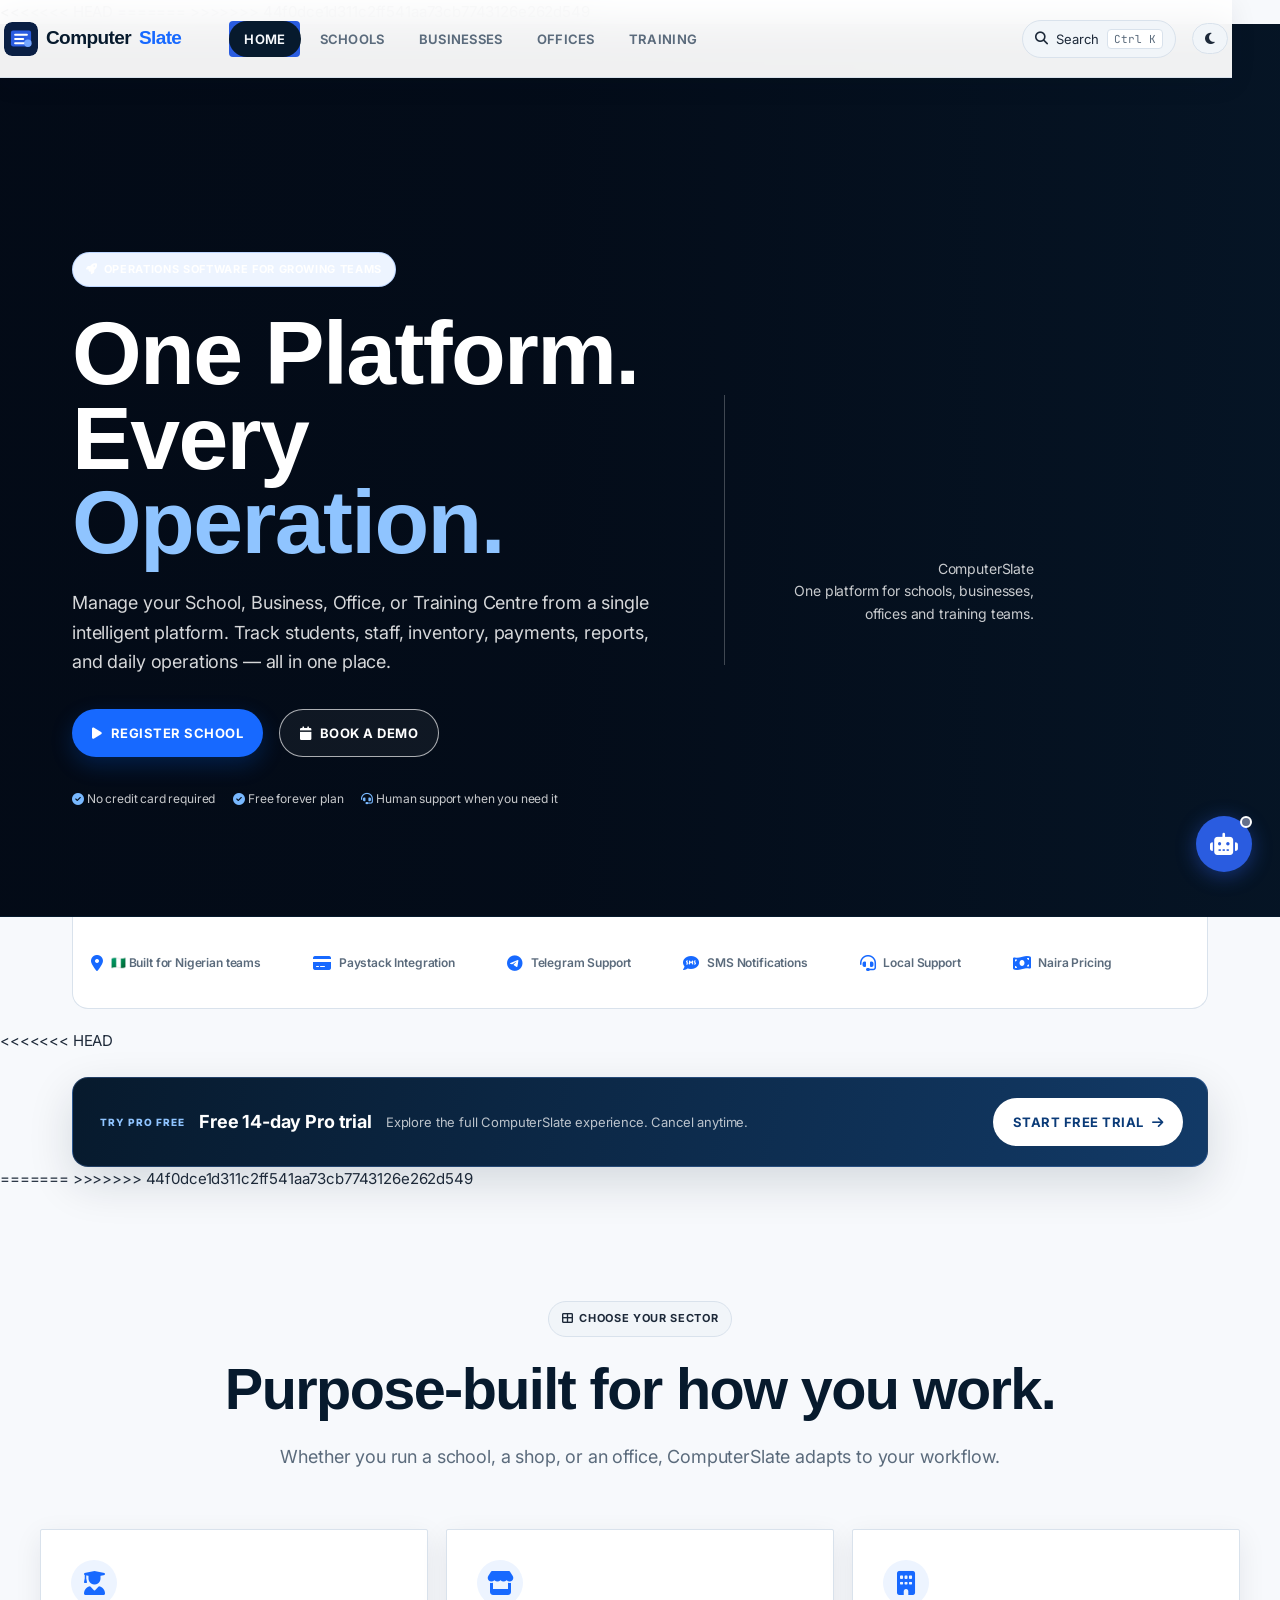
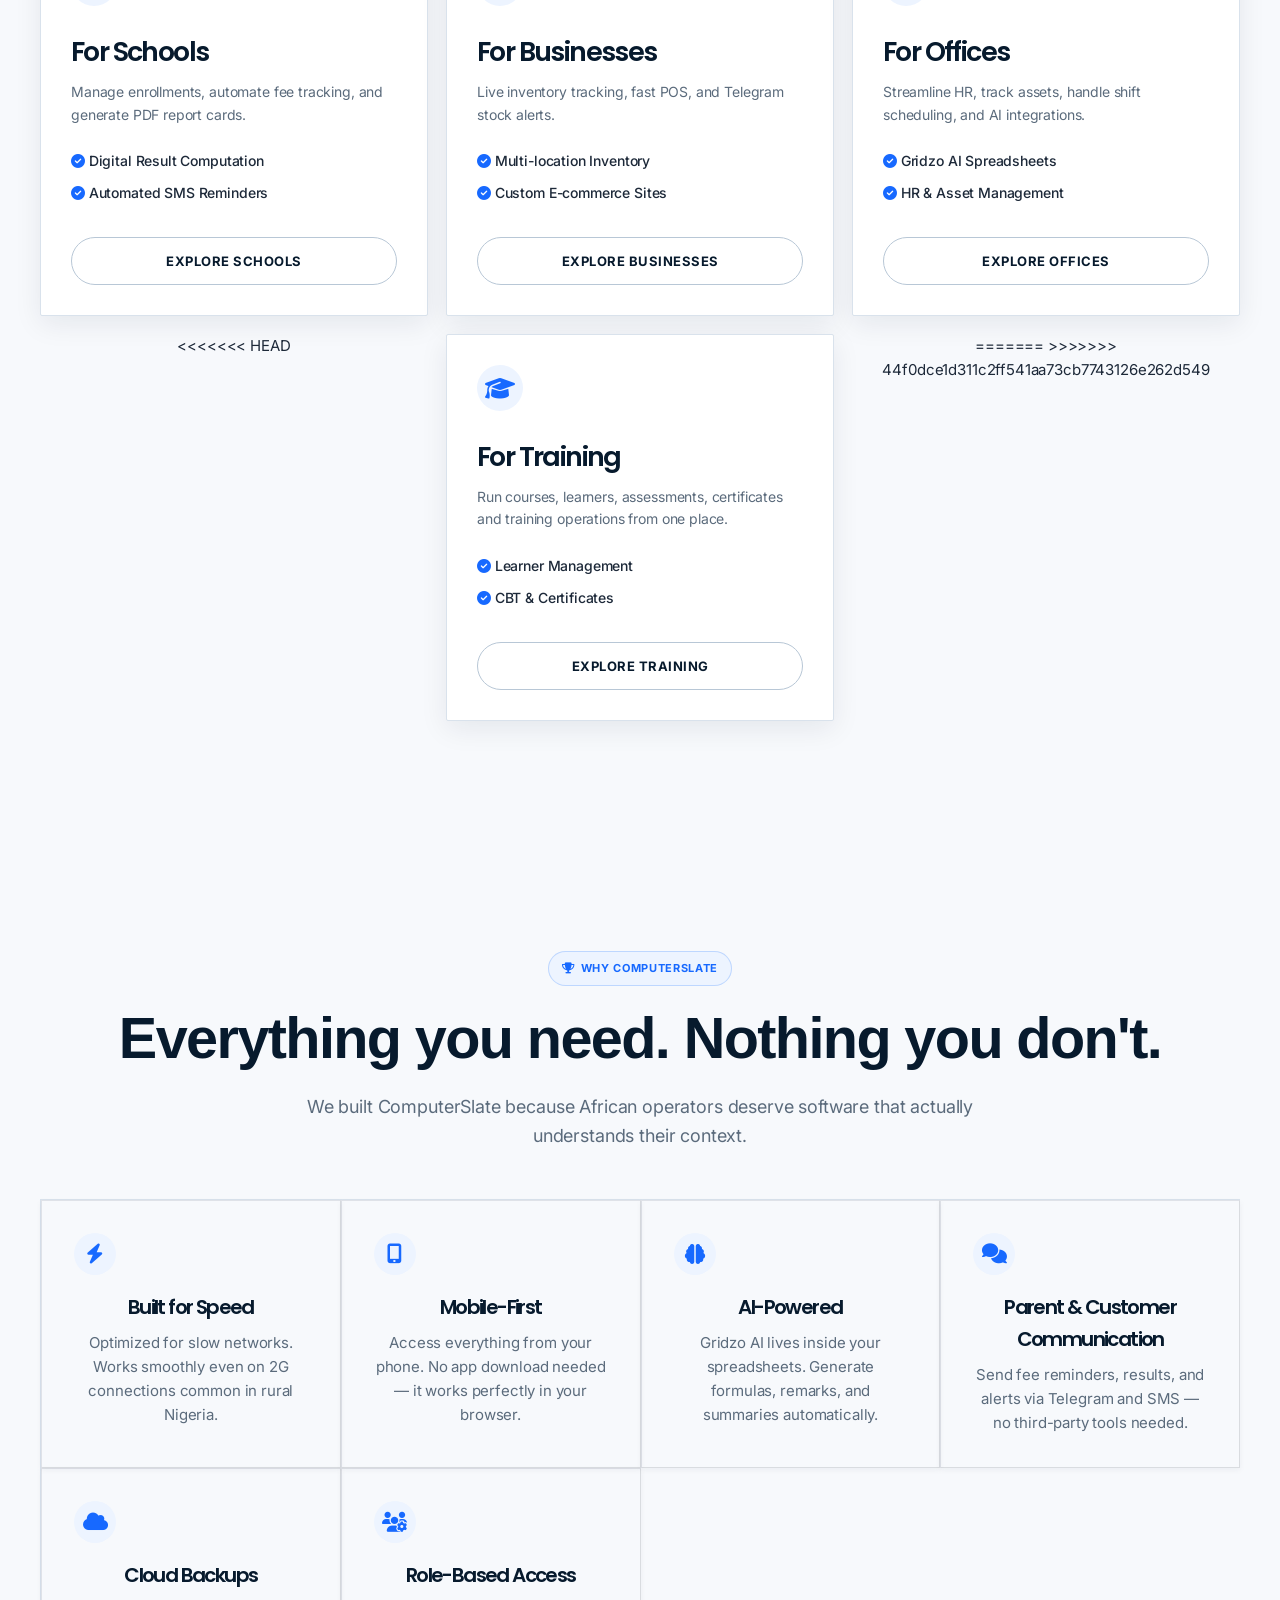
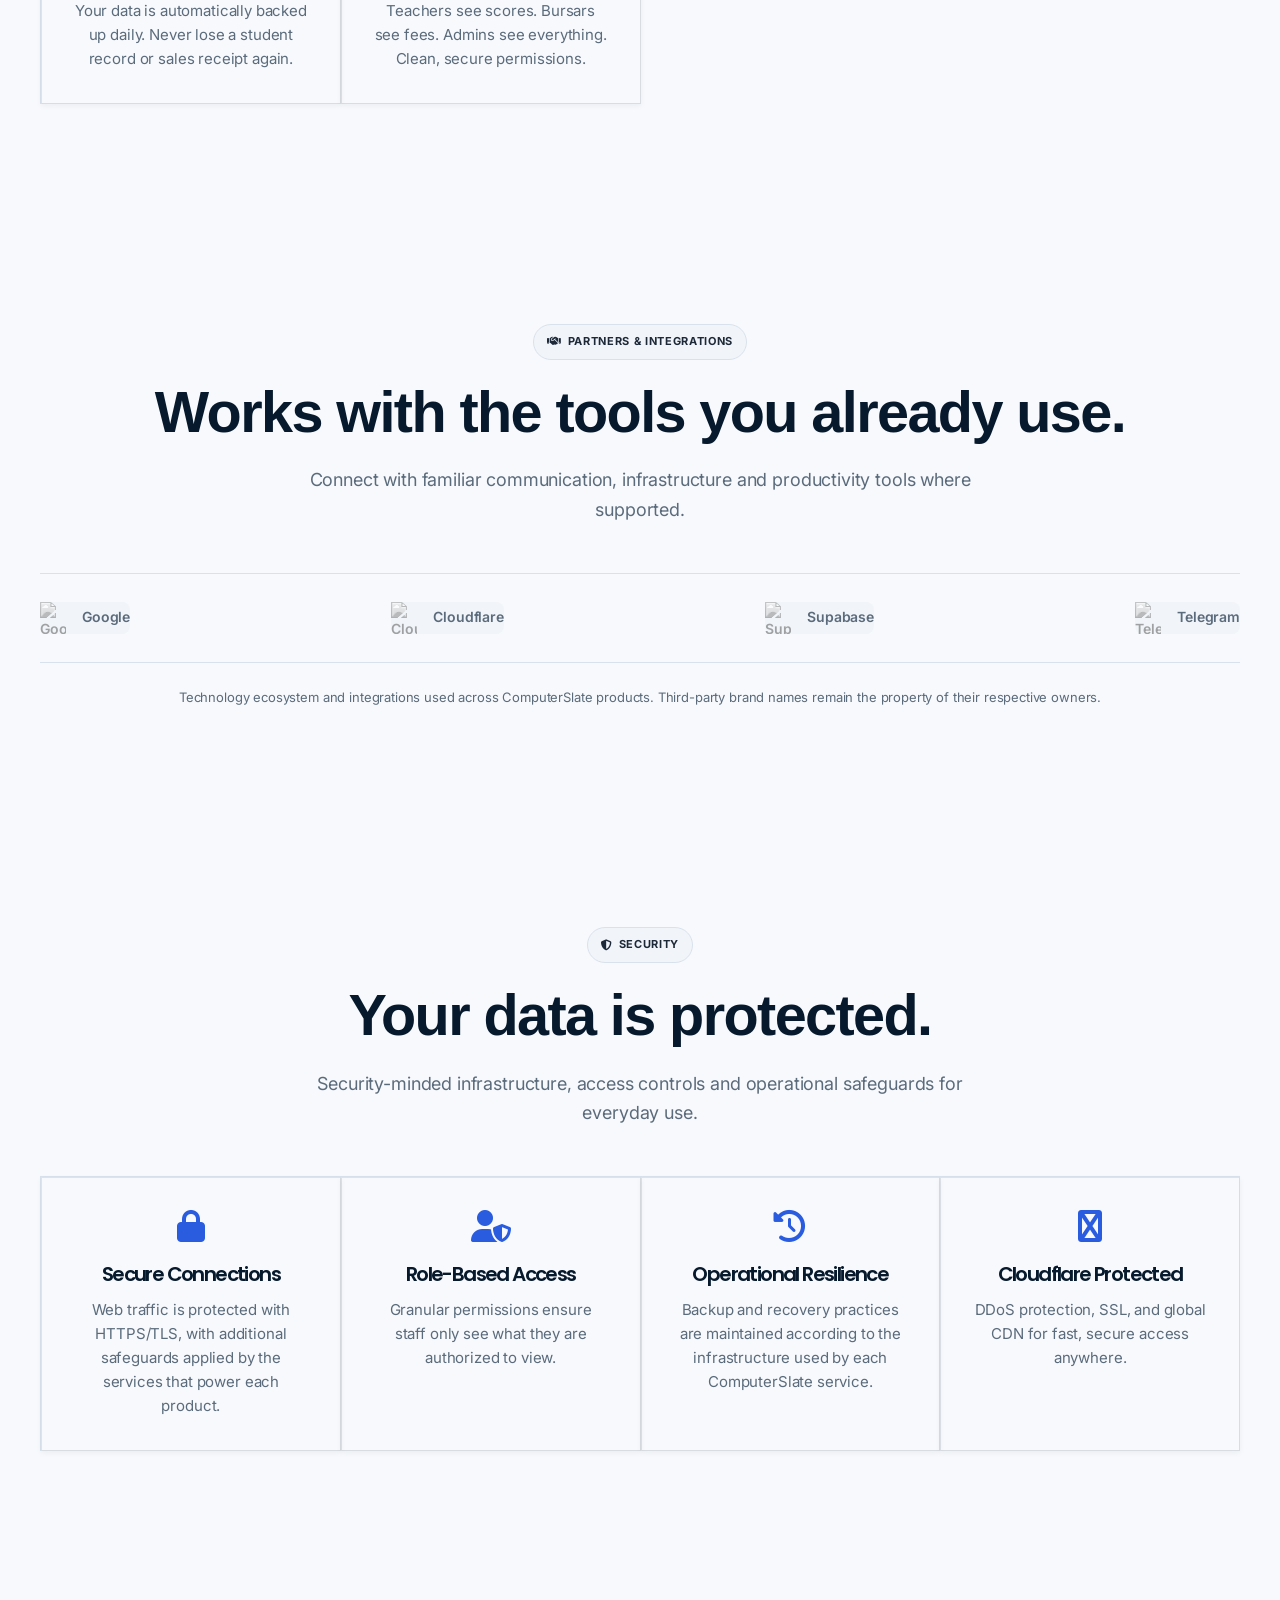
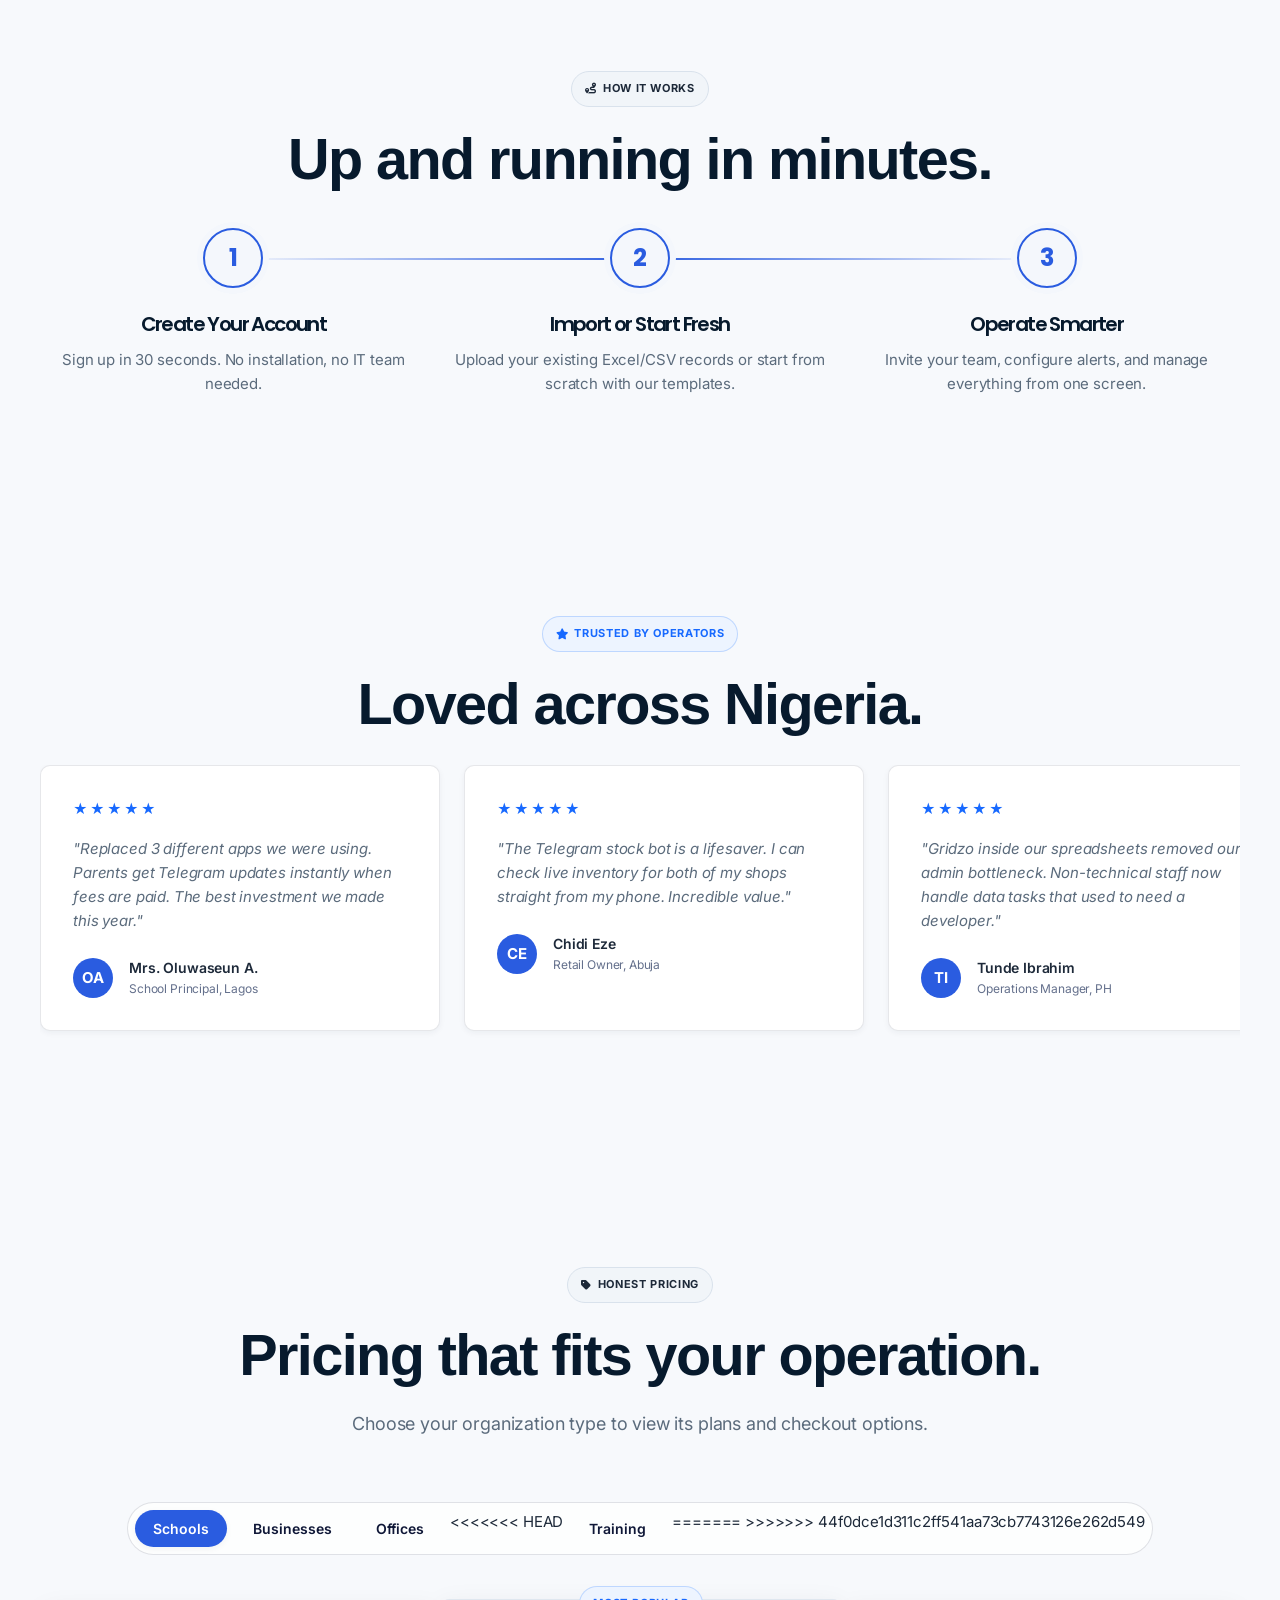
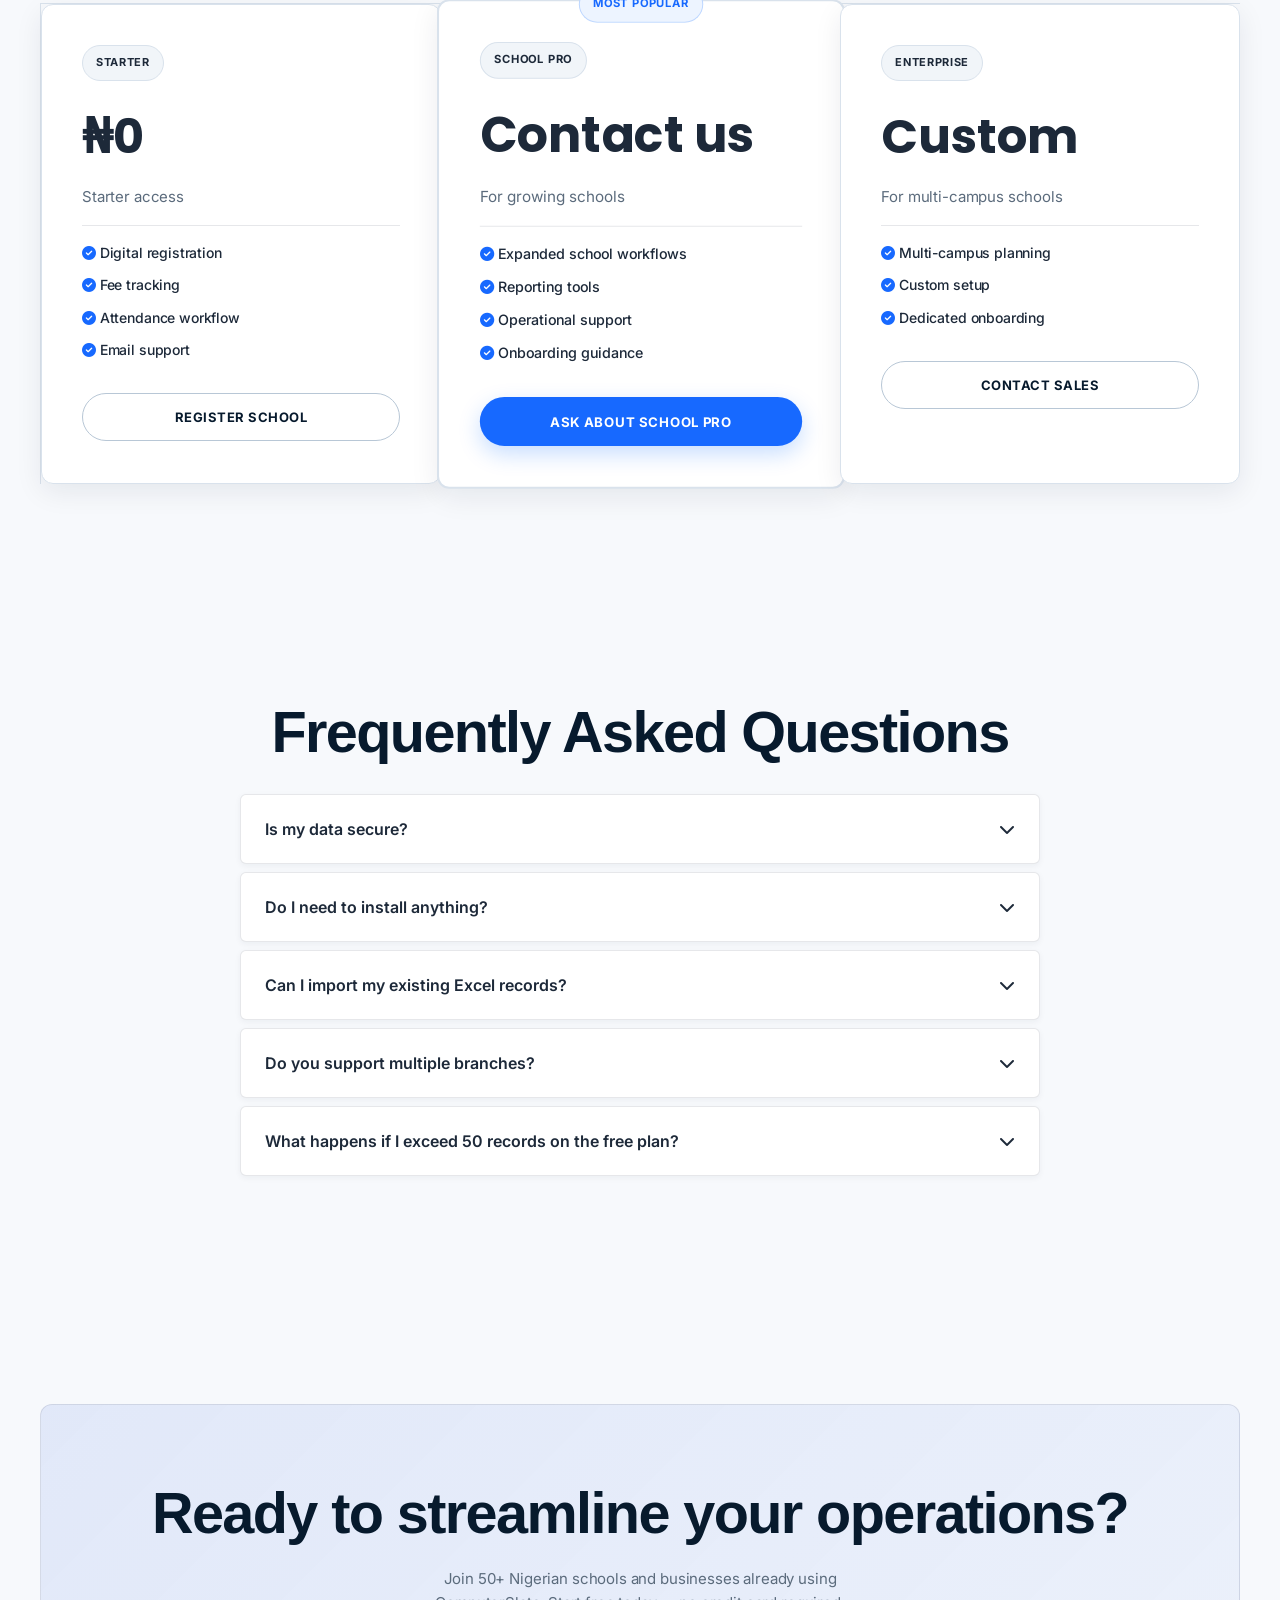
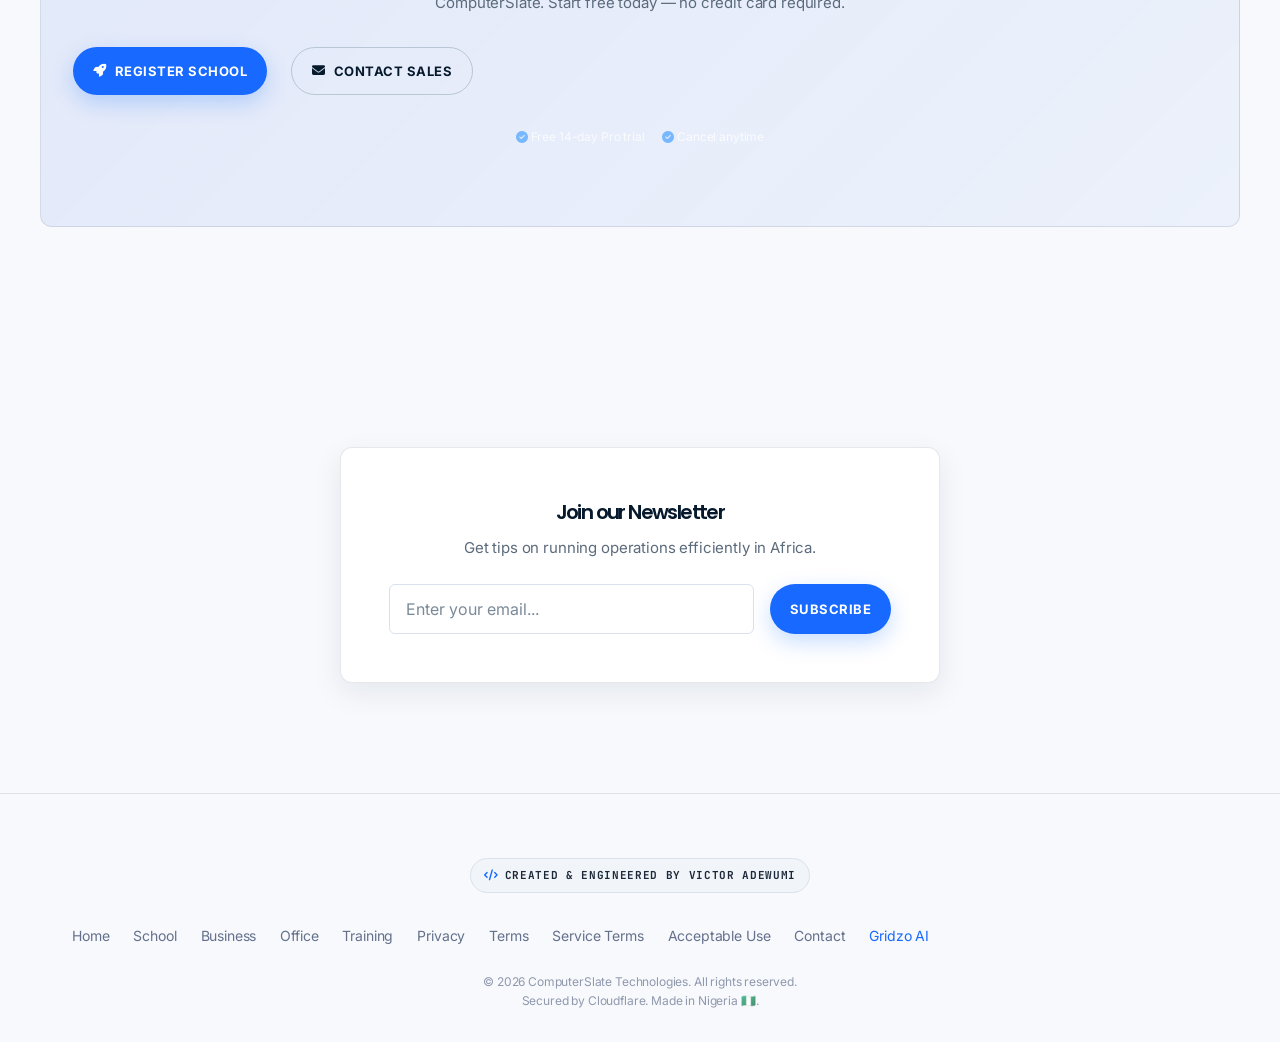
==== commit 89f92b66: "Fix merge conflicts" ====
--- a/index.html
+++ b/index.html
@@ -481,6 +481,7 @@
 [data-theme="dark"] .product-feature p,[data-theme="dark"] .training-card p,[data-theme="dark"] .process-card span,[data-theme="dark"] .office-points span,[data-theme="dark"] .training-note p{color:rgb(var(--rgb-muted))}
 @media(max-width:560px){.container{width:min(100% - 24px,1180px)}.product-hero{min-height:auto}.title-xl{letter-spacing:-.7px}}
 </style>
+<<<<<<< HEAD
 <style id="computerslate-enterprise-redesign">
 /* =========================================================
    COMPUTER SLATE — ENTERPRISE REDESIGN
@@ -629,6 +630,8 @@
 }
 </style>
   <link rel="stylesheet" href="style.css">
+=======
+>>>>>>> 44f0dce1d311c2ff541aa73cb7743126e262d549
 </head>
 <body>
 
@@ -718,6 +721,7 @@
     </div>
   </div>
 
+<<<<<<< HEAD
   <div class="container">
     <div class="trial-banner">
       <div class="trial-copy">
@@ -729,6 +733,8 @@
     </div>
   </div>
 
+=======
+>>>>>>> 44f0dce1d311c2ff541aa73cb7743126e262d549
   <!-- DOMAINS -->
   <div class="container section-pad text-center">
     <div class="badge"><i class="fas fa-th-large"></i> Choose Your Sector</div>
@@ -766,6 +772,7 @@
         </div>
         <button class="btn btn-outline btn-full" onclick="App.Router.navigate('office'); event.stopPropagation();">Explore Offices</button>
       </div>
+<<<<<<< HEAD
       <div class="card-domain glass-solid elevation-1" onclick="App.Router.navigate('training')">
         <div class="card-icon"><i class="fas fa-graduation-cap"></i></div>
         <h2 class="title-md">For Training</h2>
@@ -776,6 +783,8 @@
         </div>
         <button class="btn btn-outline btn-full" onclick="App.Router.navigate('training'); event.stopPropagation();">Explore Training</button>
       </div>
+=======
+>>>>>>> 44f0dce1d311c2ff541aa73cb7743126e262d549
     </div>
   </div>
 
@@ -931,7 +940,10 @@
       <button class="active" data-pricing="school" onclick="App.Pricing.render('school')">Schools</button>
       <button data-pricing="business" onclick="App.Pricing.render('business')">Businesses</button>
       <button data-pricing="office" onclick="App.Pricing.render('office')">Offices</button>
+<<<<<<< HEAD
       <button data-pricing="training" onclick="App.Pricing.render('training')">Training</button>
+=======
+>>>>>>> 44f0dce1d311c2ff541aa73cb7743126e262d549
     </div>
     <div id="pricingCards" class="grid grid-cards" style="text-align: left; margin-top: var(--space-6);"></div>
   </div>
